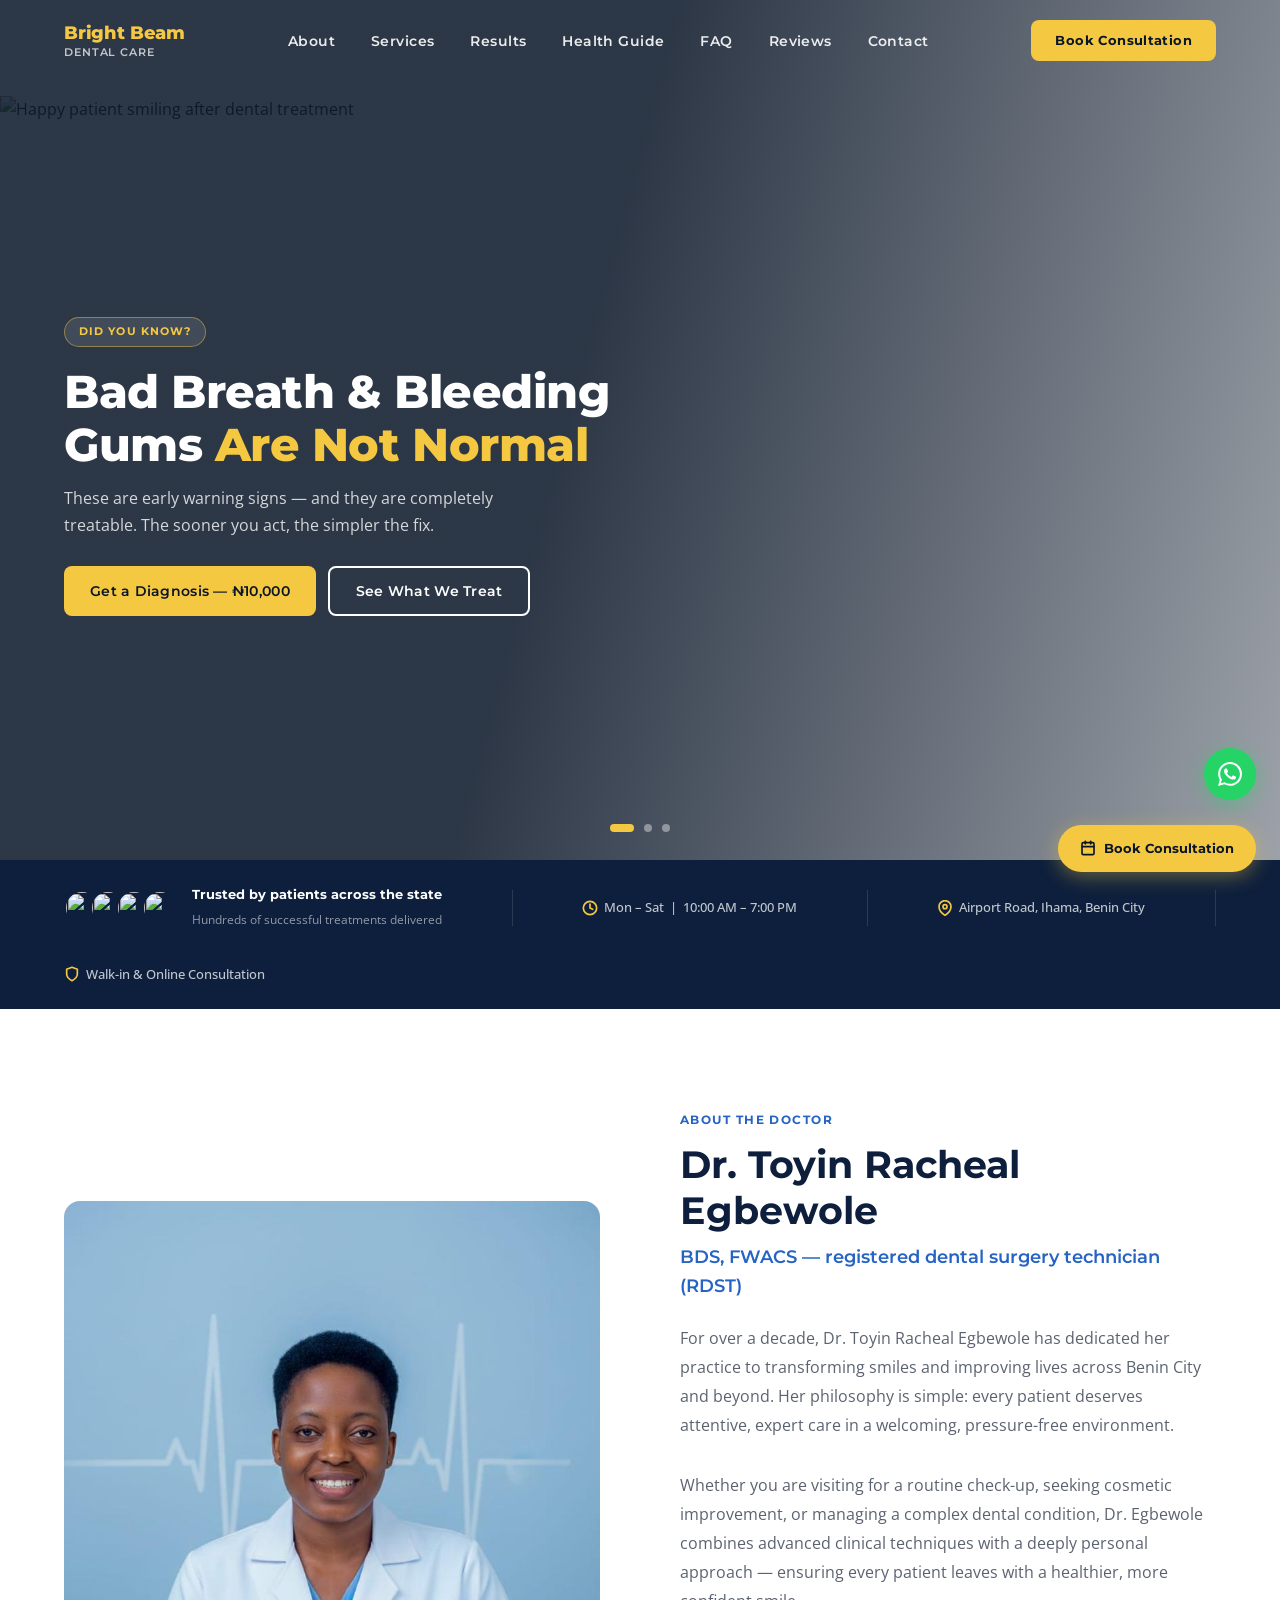
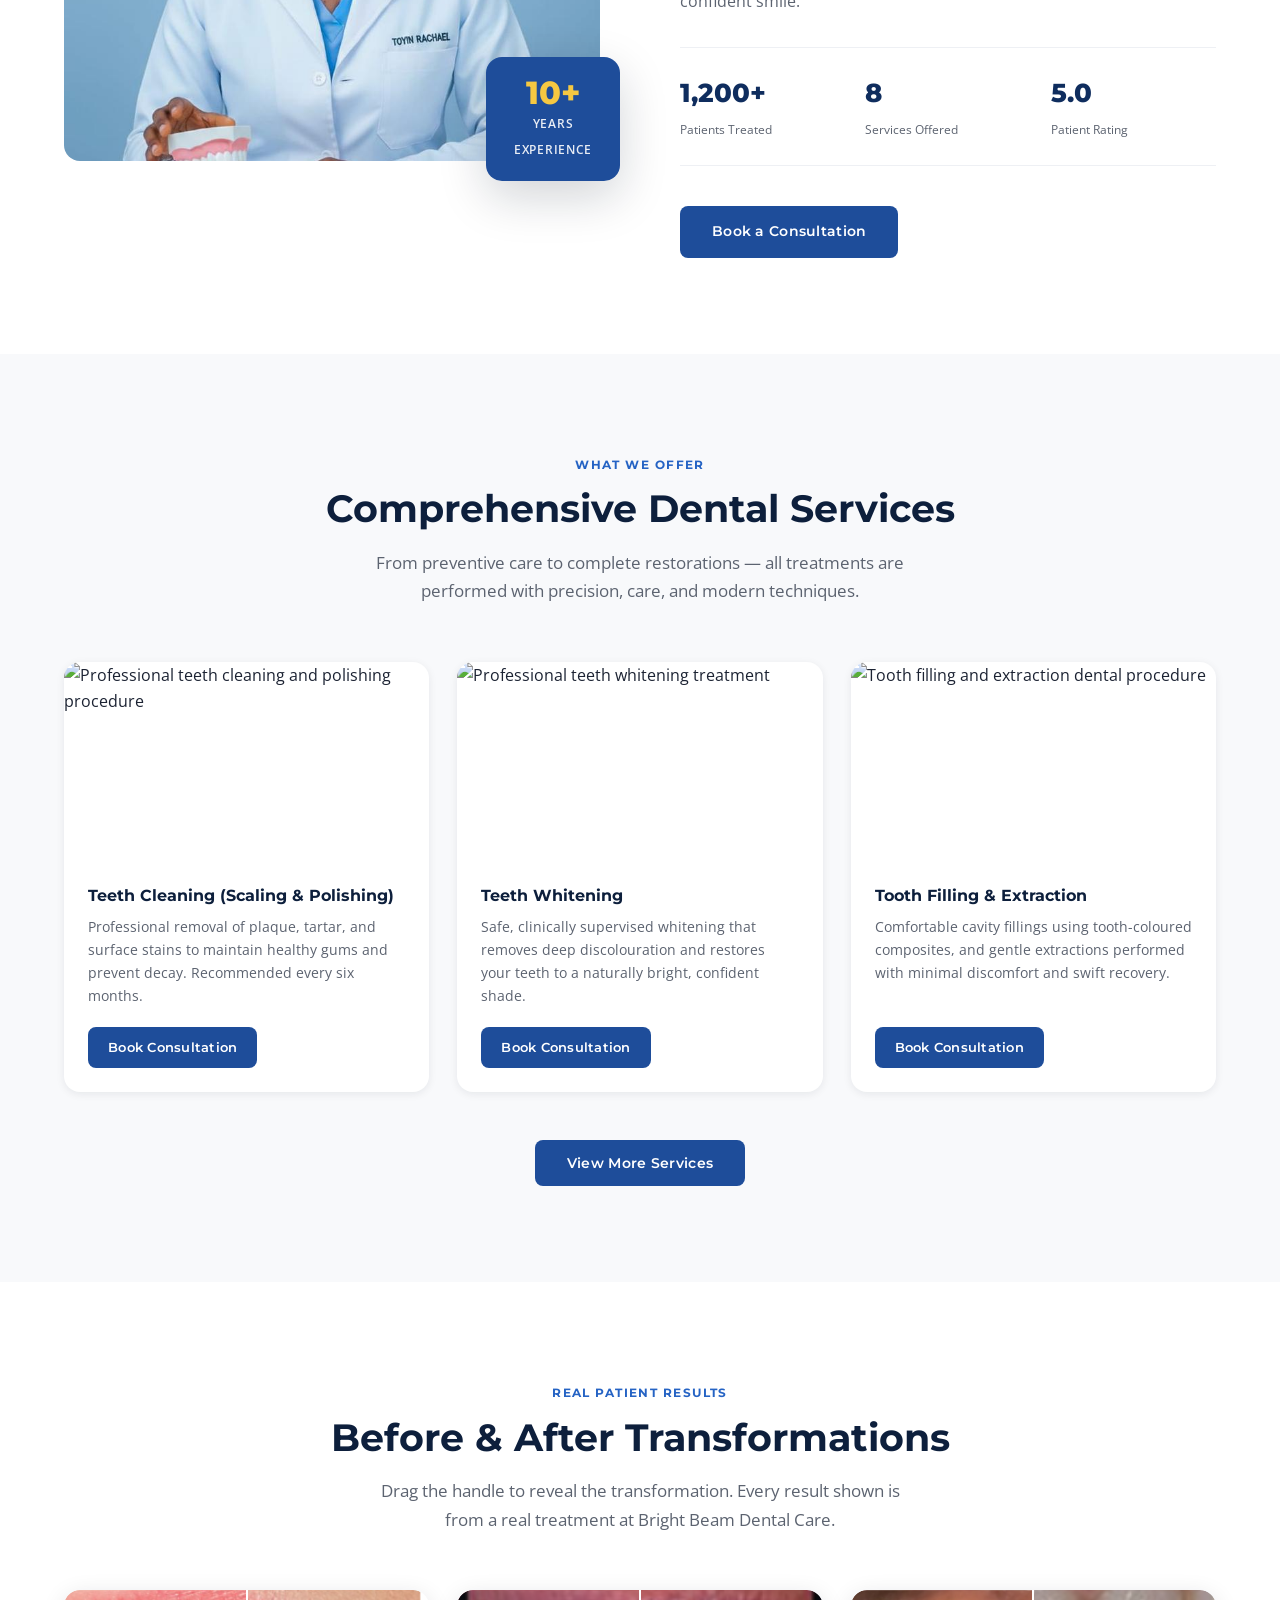
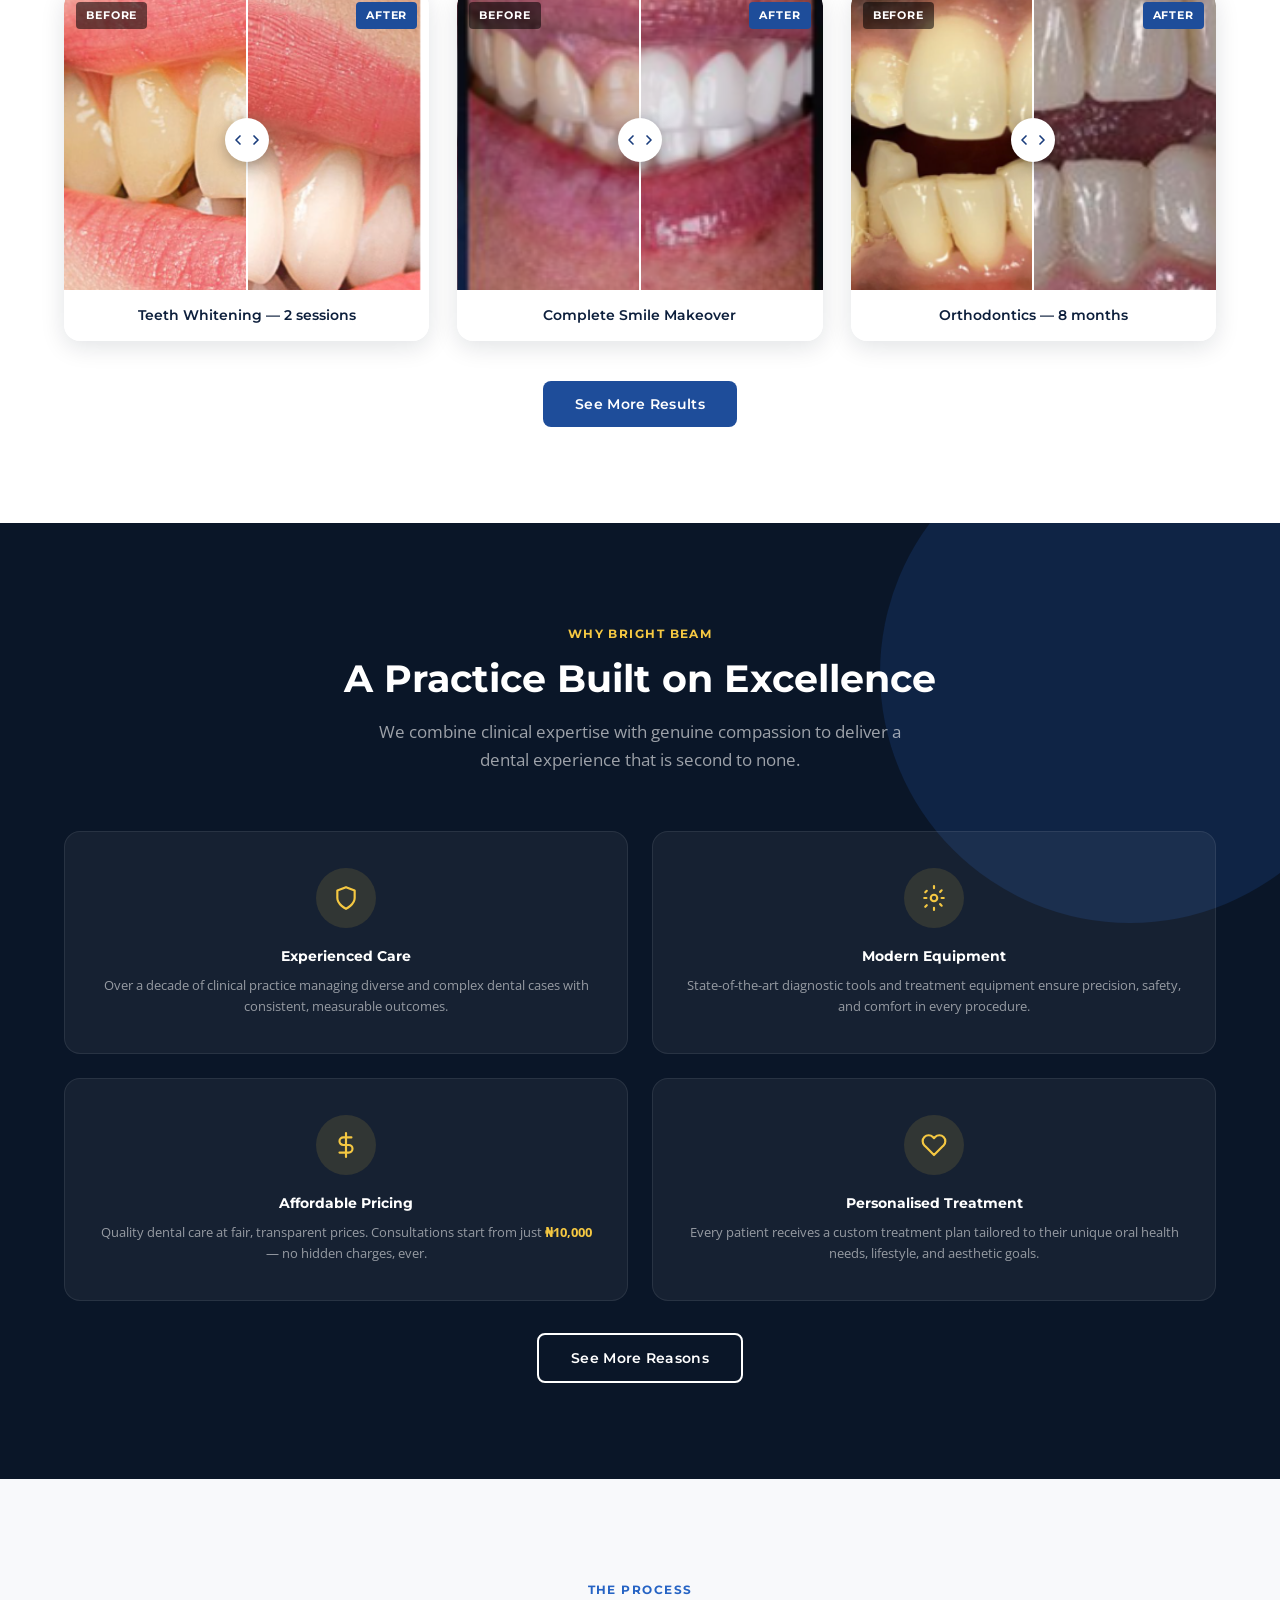
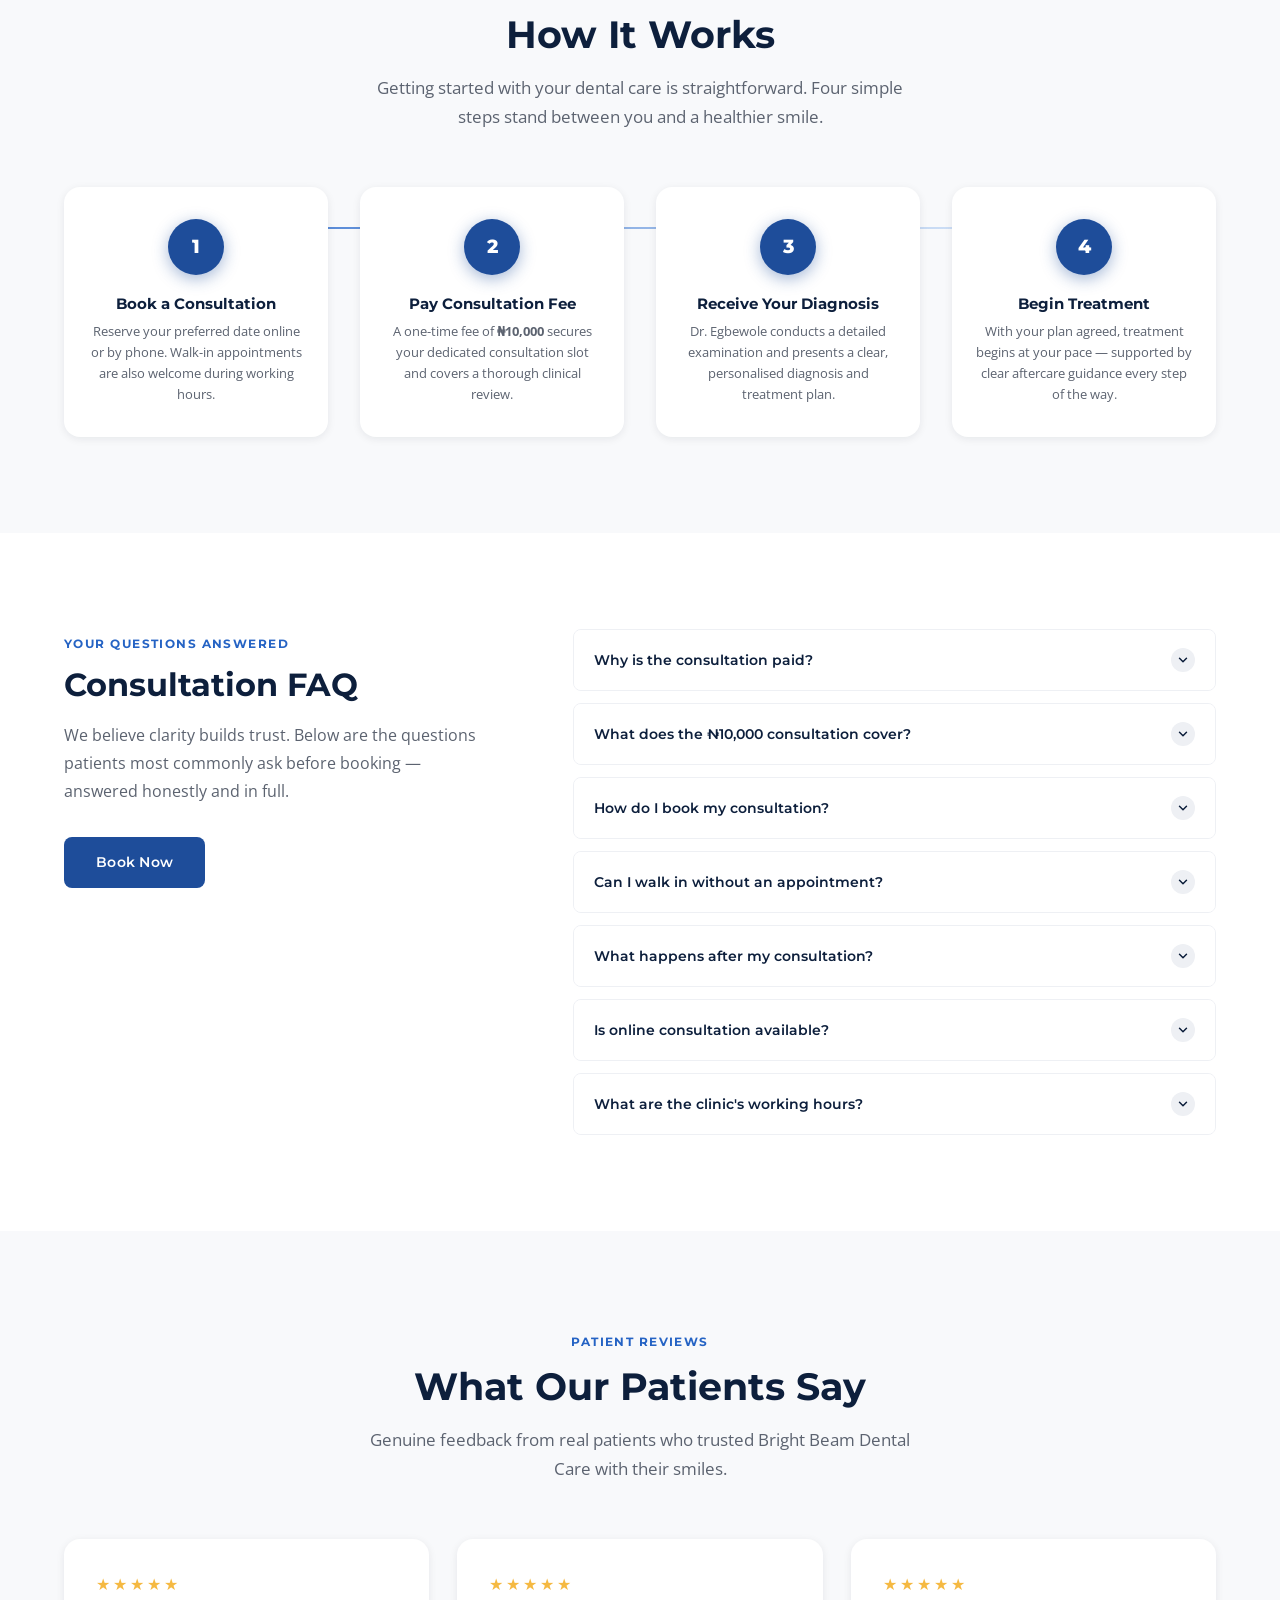
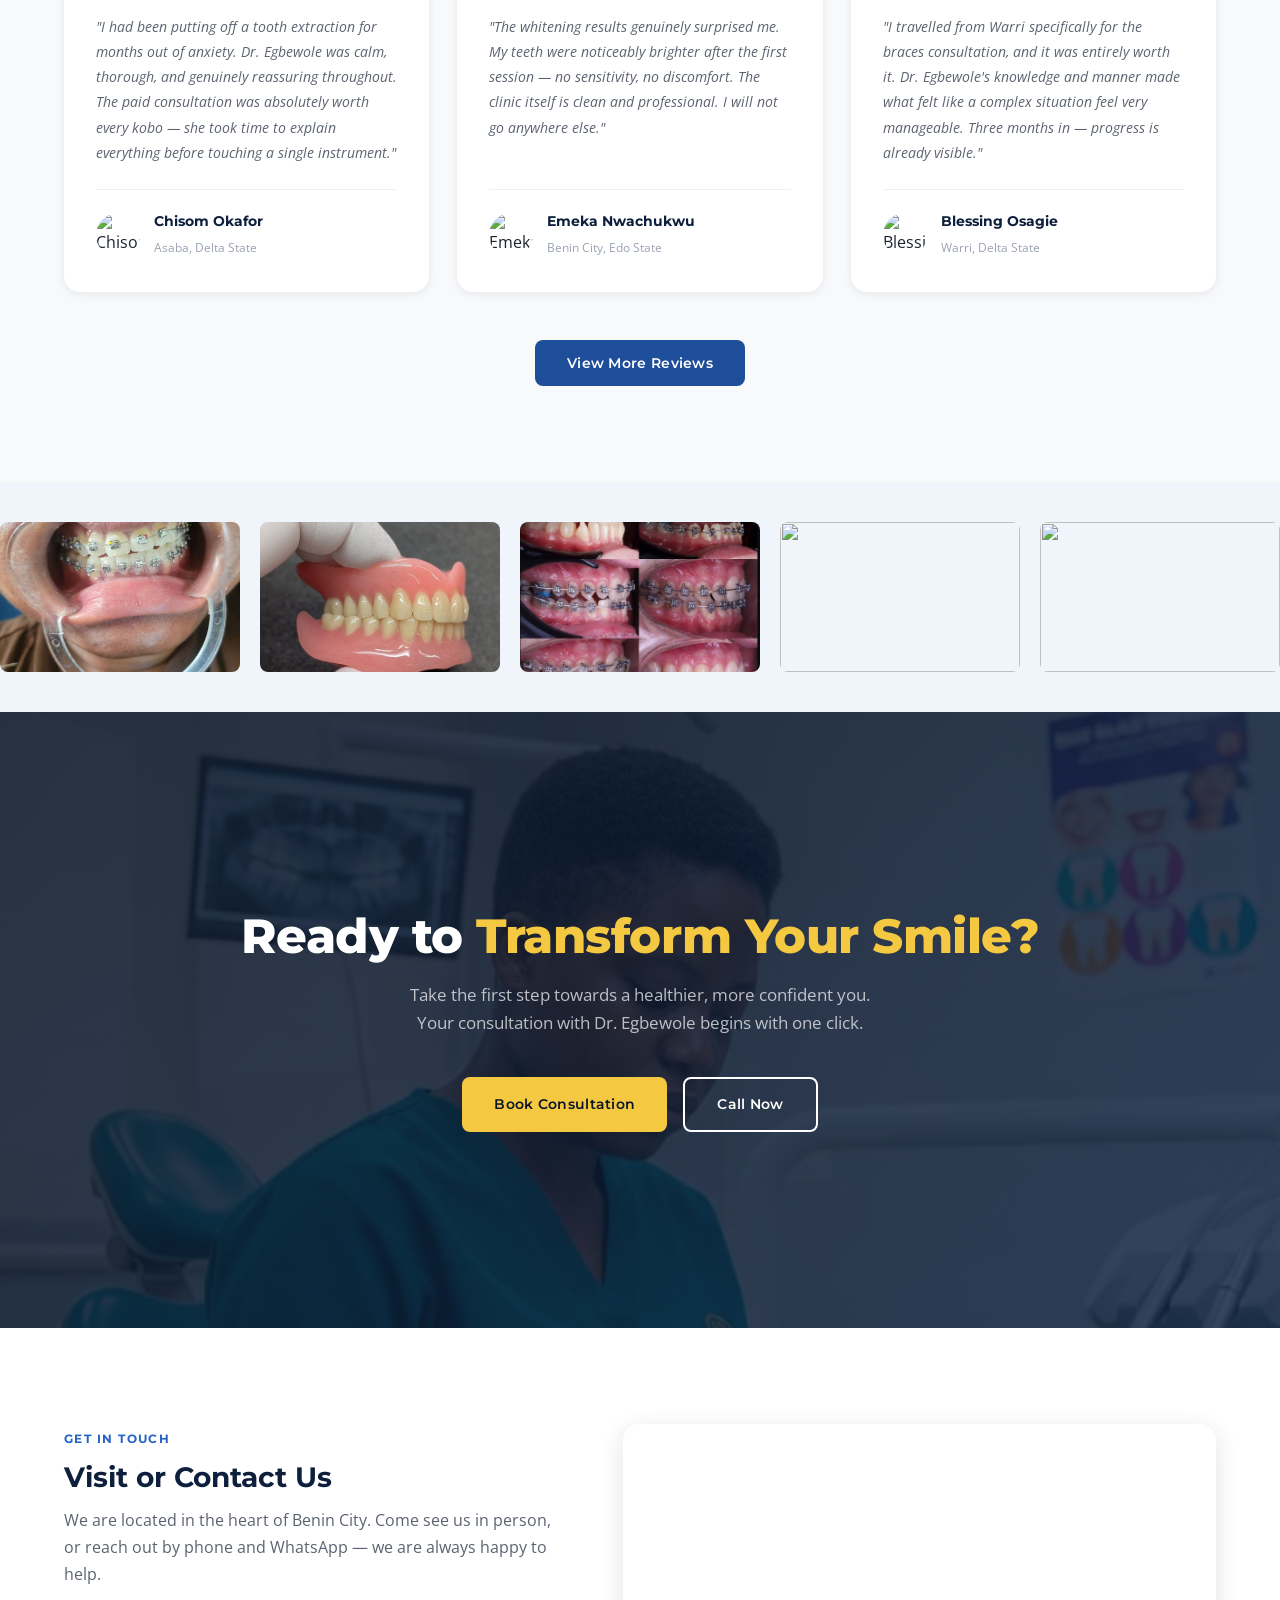
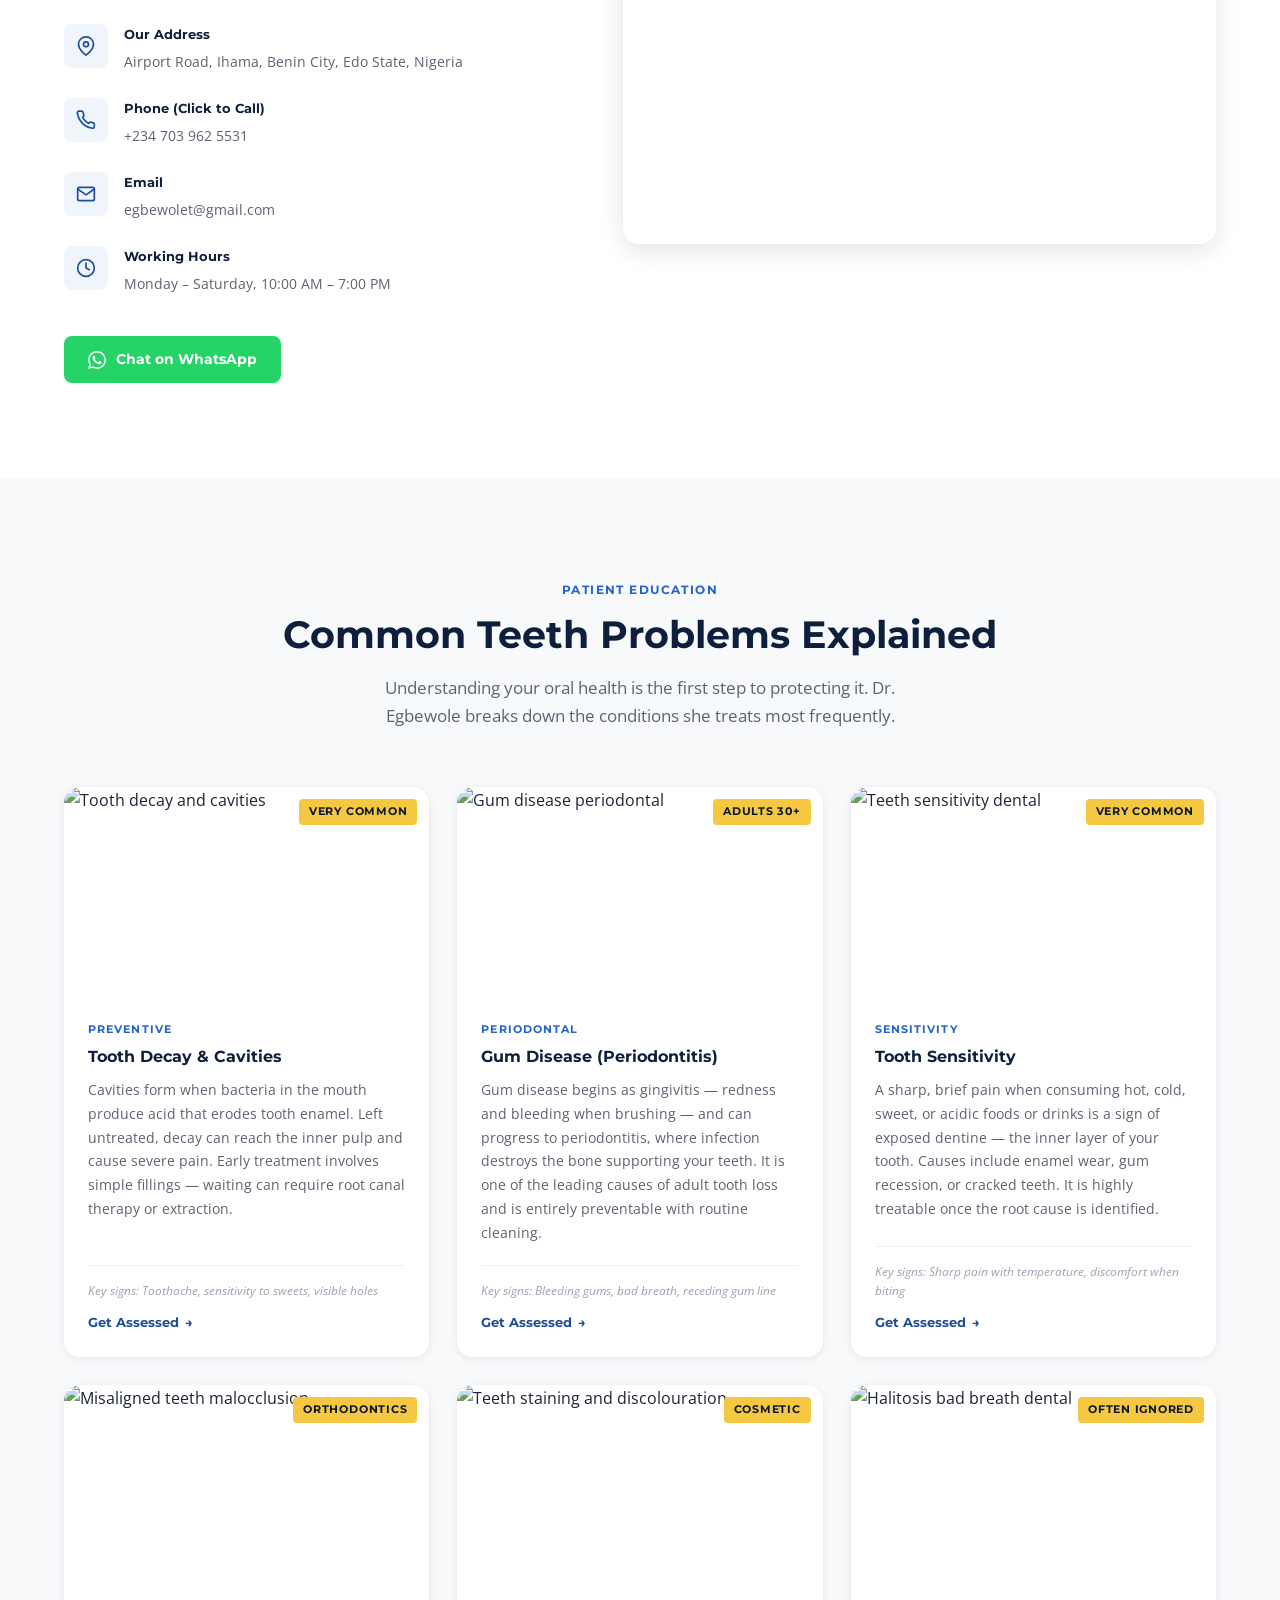
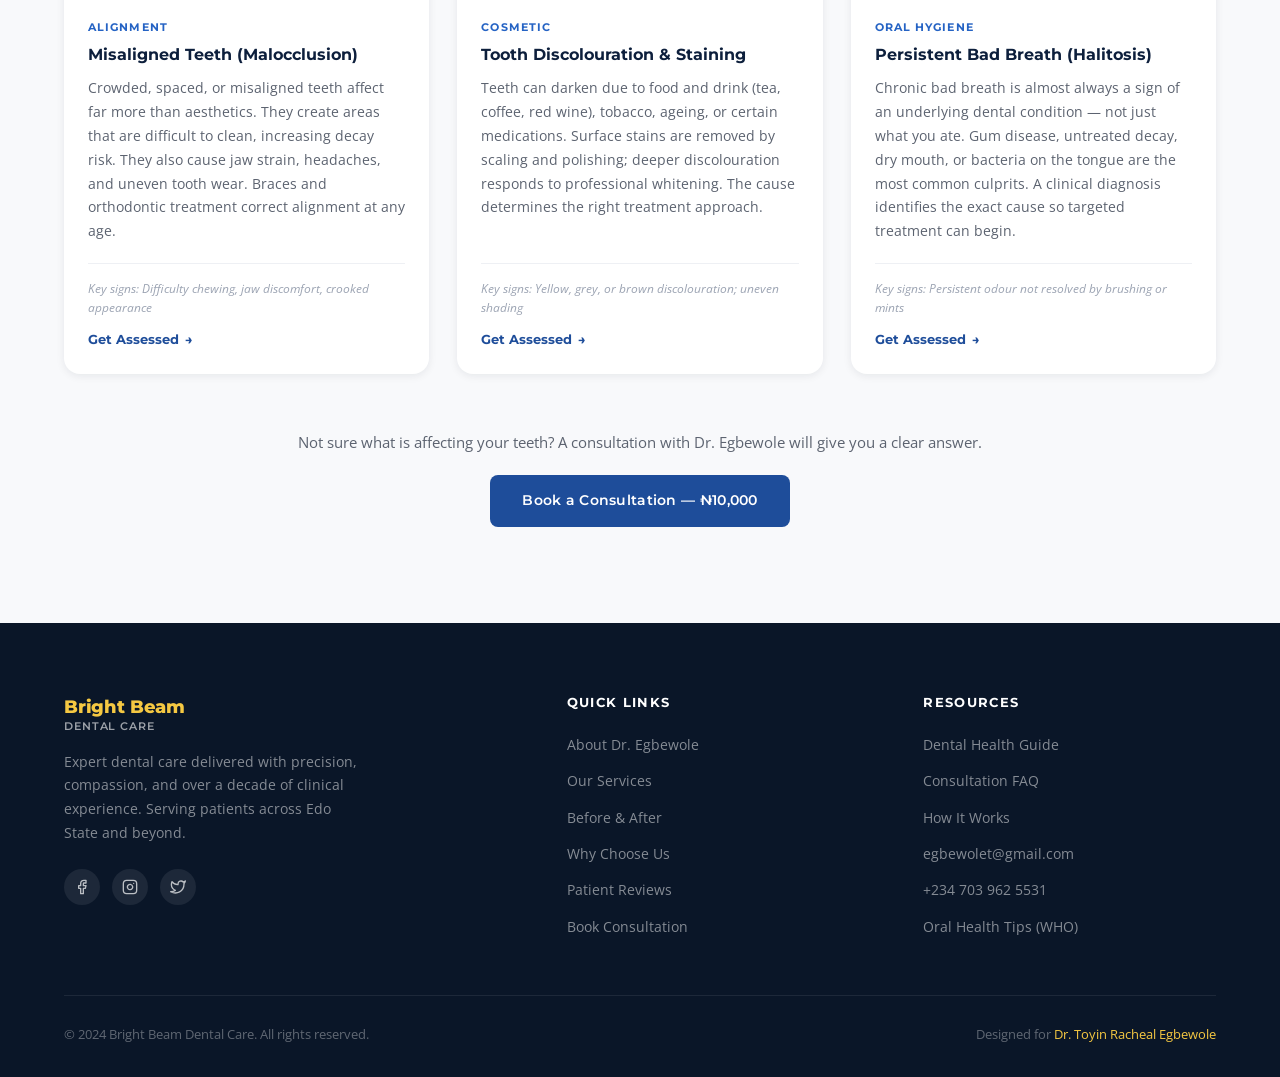
==== index.html @ a44ee359 "change" ====
<!DOCTYPE html>
<html lang="en">
<head>
  <meta charset="UTF-8" />
  <meta name="viewport" content="width=device-width, initial-scale=1.0" />
  <meta name="description" content="Bright Beam Dental Care — Professional dental care by Dr. Toyin Racheal Egbewole. Serving Benin City with 10+ years of trusted experience. Book your consultation today." />
  <title>Bright Beam Dental Care | Dr. Toyin Racheal Egbewole — Benin City</title>

  <!-- Fonts -->
  <link rel="preconnect" href="https://fonts.googleapis.com" />
  <link rel="preconnect" href="https://fonts.gstatic.com" crossorigin />
  <link href="https://fonts.googleapis.com/css2?family=Montserrat:wght@400;500;600;700;800&family=Open+Sans:wght@300;400;500;600&display=swap" rel="stylesheet" />

  <!-- Icons (Feather via CDN) -->
  <script src="https://cdnjs.cloudflare.com/ajax/libs/feather-icons/4.29.1/feather.min.js" defer></script>

  <!-- Stylesheet -->
  <link rel="stylesheet" href="style.css">
</head>
<body>

  <!-- ══════════════════════════════════
       NAVIGATION
  ══════════════════════════════════ -->
  <nav id="navbar" aria-label="Main navigation">
    <div class="container">
      <div class="nav-inner">

        <a href="#hero" class="nav-logo" aria-label="Bright Beam Dental Care home">
          <strong>Bright Beam <span>Dental Care</span></strong>
        </a>

        <ul class="nav-links" role="list">
          <li><a href="#about">About</a></li>
          <li><a href="#services">Services</a></li>
          <li><a href="#before-after">Results</a></li>
          <li><a href="#dental-guide">Health Guide</a></li>
          <li><a href="#faq">FAQ</a></li>
          <li><a href="#testimonials">Reviews</a></li>
          <li><a href="#contact">Contact</a></li>
        </ul>

        <a href="Consultation.html" class="nav-cta">Book Consultation</a>

        <button class="hamburger" aria-label="Toggle mobile menu" aria-expanded="false">
          <span></span><span></span><span></span>
        </button>

      </div>
    </div>
  </nav>

  <!-- Mobile Nav Overlay -->
  <div class="mobile-nav" role="dialog" aria-label="Mobile navigation">
    <a href="#about">About</a>
    <a href="#services">Services</a>
    <a href="#before-after">Results</a>
    <a href="#faq">FAQ</a>
    <a href="#testimonials">Reviews</a>
    <a href="#contact">Contact</a>
    <a href="Consultation.html" class="btn btn-primary">Book Consultation</a>
  </div>


  <!-- ══════════════════════════════════
       HERO
  ══════════════════════════════════ -->
  <section id="hero" aria-label="Hero banner">

    <!-- Background image slides -->
    <div class="hero-slider">
      <div class="hero-slide active">
        <img src="https://i.pinimg.com/1200x/70/f7/8d/70f78dcc1778e324e07528113226bbdd.jpg" alt="Happy patient smiling after dental treatment" loading="eager" />
      </div>
      <div class="hero-slide">
        <img src="https://i.pinimg.com/736x/6a/c6/5e/6ac65ea98a3e083581293e260ac99284.jpg" alt="Dentist performing professional dental treatment" loading="lazy" />
      </div>
      <div class="hero-slide">
        <img src="https://i.pinimg.com/736x/83/e6/02/83e602378fe000cfc767d6b398e98625.jpg" alt="Bright confident smile transformation result" loading="lazy" />
      </div>
    </div>

    <div class="hero-overlay"></div>

    <!-- Content slides — one per background -->
    <div class="hero-content">

      <!-- SLIDE 1 -->
      <div class="hero-text hero-text-slide active" data-slide="0">
        <div class="hero-badge"><span>Did You Know?</span></div>
        <h1>Bad Breath &amp; Bleeding Gums <em>Are Not Normal</em></h1>
        <p>These are early warning signs — and they are completely treatable. The sooner you act, the simpler the fix.</p>
        <div class="hero-actions">
          <a href="Consultation.html" class="btn btn-primary">Get a Diagnosis — &#x20A6;10,000</a>
          <a href="#services" class="btn btn-outline">See What We Treat</a>
        </div>
      </div>

      <!-- SLIDE 2 -->
      <div class="hero-text hero-text-slide" data-slide="1">
        <div class="hero-badge"><span>10+ Years of Expert Care in Benin City</span></div>
        <h1>Every Month You Wait, the <em>Damage Gets Deeper</em></h1>
        <p>A small cavity today becomes a costly extraction tomorrow. Dr. Egbewole has helped over 1,200 patients — the earlier you come, the better the outcome.</p>
        <div class="hero-actions">
          <a href="Consultation.html" class="btn btn-primary">Book Your Consultation</a>
          <a href="tel:+2347039625531" class="btn btn-outline">Call Now</a>
        </div>
      </div>

      <!-- SLIDE 3 -->
      <div class="hero-text hero-text-slide" data-slide="2">
        <div class="hero-badge"><span>Walk-in &amp; Online Consultations Available</span></div>
        <h1>One Visit. A Smile That <em>Changes Everything.</em></h1>
        <p>Whiter teeth. Healthier gums. No more hiding your smile. Get a full assessment, a clear diagnosis, and a plan — no pressure, no surprises.</p>
        <div class="hero-actions">
          <a href="Consultation.html" class="btn btn-primary">Start Your Transformation</a>
          <a href="#before-after" class="btn btn-outline">See Real Results</a>
        </div>
      </div>

    </div>

    <div class="hero-dots" role="tablist" aria-label="Slide navigation">
      <button class="hero-dot active" role="tab" aria-selected="true" aria-label="Slide 1"></button>
      <button class="hero-dot" role="tab" aria-selected="false" aria-label="Slide 2"></button>
      <button class="hero-dot" role="tab" aria-selected="false" aria-label="Slide 3"></button>
    </div>

  </section>


  <!-- ══════════════════════════════════
       TRUST BAR
  ══════════════════════════════════ -->
  <div id="trust-bar" role="complementary" aria-label="Trust indicators">
    <div class="container">
      <div class="trust-inner">

        <div class="trust-item">
          <div class="trust-avatars" aria-hidden="true">
            <img src="https://i.pinimg.com/1200x/04/a0/82/04a0829097925a88b30d0cff495764fd.jpg" alt="" />
            <img src="https://i.pinimg.com/1200x/0c/4f/ab/0c4fabe44000e0d303e095e82bd948d4.jpg" alt="" />
            <img src="https://i.pinimg.com/736x/63/eb/86/63eb86e1320dd3dec7924a26774bbac3.jpg" alt="" />
            <img src="https://i.pinimg.com/1200x/2a/a1/0b/2aa10bbf0307b3fffac26ba68b7522e9.jpg" alt="" />
          </div>
          <div class="trust-text">
            <strong>Trusted by patients across the state</strong>
            <span>Hundreds of successful treatments delivered</span>
          </div>
        </div>

        <div class="trust-divider" aria-hidden="true"></div>

        <div class="trust-meta">
          <svg xmlns="http://www.w3.org/2000/svg" width="16" height="16" viewBox="0 0 24 24" fill="none" stroke="currentColor" stroke-width="2.5" stroke-linecap="round" stroke-linejoin="round" aria-hidden="true"><circle cx="12" cy="12" r="10"/><polyline points="12 6 12 12 16 14"/></svg>
          <span>Mon – Sat &nbsp;|&nbsp; 10:00 AM – 7:00 PM</span>
        </div>

        <div class="trust-divider" aria-hidden="true"></div>

        <div class="trust-meta">
          <svg xmlns="http://www.w3.org/2000/svg" width="16" height="16" viewBox="0 0 24 24" fill="none" stroke="currentColor" stroke-width="2.5" stroke-linecap="round" stroke-linejoin="round" aria-hidden="true"><path d="M21 10c0 7-9 13-9 13S3 17 3 10a9 9 0 0 1 18 0z"/><circle cx="12" cy="10" r="3"/></svg>
          <span>Airport Road, Ihama, Benin City</span>
        </div>

        <div class="trust-divider" aria-hidden="true"></div>

        <div class="trust-meta">
          <svg xmlns="http://www.w3.org/2000/svg" width="16" height="16" viewBox="0 0 24 24" fill="none" stroke="currentColor" stroke-width="2.5" stroke-linecap="round" stroke-linejoin="round" aria-hidden="true"><path d="M12 22s8-4 8-10V5l-8-3-8 3v7c0 6 8 10 8 10z"/></svg>
          <span>Walk-in &amp; Online Consultation</span>
        </div>

      </div>
    </div>
  </div>


  <!-- ══════════════════════════════════
       ABOUT
  ══════════════════════════════════ -->
  <section id="about" aria-labelledby="about-heading">
    <div class="container">
      <div class="about-grid">

        <div class="about-img-wrap reveal">
          <img src="images/founder.jpeg" alt="Dr. Toyin Racheal Egbewole, professional dentist" />
          <div class="about-badge" aria-label="10 plus years of experience">
            <strong>10+</strong>
            <span>Years<br>Experience</span>
          </div>
        </div>

        <div class="about-content reveal">
          <span class="section-label">About the Doctor</span>
          <h2 class="section-title" id="about-heading">Dr. Toyin Racheal Egbewole</h2>
          <p class="about-name">BDS, FWACS —  registered dental surgery technician (RDST)</p>
          <p class="about-bio">
            For over a decade, Dr. Toyin Racheal Egbewole has dedicated her practice to transforming smiles and improving lives across Benin City and beyond. Her philosophy is simple: every patient deserves attentive, expert care in a welcoming, pressure-free environment.
          </p>
          <p class="about-bio">
            Whether you are visiting for a routine check-up, seeking cosmetic improvement, or managing a complex dental condition, Dr. Egbewole combines advanced clinical techniques with a deeply personal approach — ensuring every patient leaves with a healthier, more confident smile.
          </p>

          <div class="about-stats" aria-label="Practice statistics">
            <div class="stat">
              <strong>1,200+</strong>
              <span>Patients Treated</span>
            </div>
            <div class="stat">
              <strong>8</strong>
              <span>Services Offered</span>
            </div>
            <div class="stat">
              <strong>5.0</strong>
              <span>Patient Rating</span>
            </div>
          </div>

          <a href="Consultation.html" class="btn btn-blue">Book a Consultation</a>
        </div>

      </div>
    </div>
  </section>


  <!-- ══════════════════════════════════
       SERVICES
  ══════════════════════════════════ -->
  <section id="services" aria-labelledby="services-heading">
    <div class="container">

      <div class="section-header centered reveal">
        <span class="section-label">What We Offer</span>
        <h2 class="section-title" id="services-heading">Comprehensive Dental Services</h2>
        <p class="section-sub">From preventive care to complete restorations — all treatments are performed with precision, care, and modern techniques.</p>
      </div>

      <div class="services-grid" role="list">

        <!-- Card 1 -->
        <article class="service-card reveal" role="listitem">
          <img class="service-img" src="https://i.pinimg.com/1200x/ed/e1/29/ede1292f0724b5455c10abece1641f25.jpg" alt="Professional teeth cleaning and polishing procedure" loading="lazy" />
          <div class="service-body">
            <h3>Teeth Cleaning (Scaling &amp; Polishing)</h3>
            <p>Professional removal of plaque, tartar, and surface stains to maintain healthy gums and prevent decay. Recommended every six months.</p>
            <a href="Consultation.html" class="btn btn-blue">Book Consultation</a>
          </div>
        </article>

        <!-- Card 2 -->
        <article class="service-card reveal" role="listitem">
          <img class="service-img" src="https://i.pinimg.com/1200x/ba/9a/f8/ba9af80022f2ef0871b2ed4f198bacbb.jpg" alt="Professional teeth whitening treatment" loading="lazy" />
          <div class="service-body">
            <h3>Teeth Whitening</h3>
            <p>Safe, clinically supervised whitening that removes deep discolouration and restores your teeth to a naturally bright, confident shade.</p>
            <a href="Consultation.html" class="btn btn-blue">Book Consultation</a>
          </div>
        </article>

        <!-- Card 3 -->
        <article class="service-card reveal" role="listitem">
          <img class="service-img" src="https://i.pinimg.com/1200x/2e/7f/90/2e7f905acebbb71a26235e9fe26eee5b.jpg" alt="Tooth filling and extraction dental procedure" loading="lazy" />
          <div class="service-body">
            <h3>Tooth Filling &amp; Extraction</h3>
            <p>Comfortable cavity fillings using tooth-coloured composites, and gentle extractions performed with minimal discomfort and swift recovery.</p>
            <a href="Consultation.html" class="btn btn-blue">Book Consultation</a>
          </div>
        </article>

        <!-- Card 4 – initially hidden -->
        <article class="service-card hidden reveal" role="listitem" style="display:none">
          <img class="service-img" src="https://i.pinimg.com/736x/c8/d4/dd/c8d4ddce57c3664ab6cb87fd26175c93.jpg" alt="Dental dentures for missing teeth replacement" loading="lazy" />
          <div class="service-body">
            <h3>Dentures — Missing Teeth Replacement</h3>
            <p>Custom-crafted full or partial dentures that restore your ability to eat, speak, and smile with renewed comfort and natural aesthetics.</p>
            <a href="Consultation.html" class="btn btn-blue">Book Consultation</a>
          </div>
        </article>

        <!-- Card 5 -->
        <article class="service-card hidden reveal" role="listitem" style="display:none">
          <img class="service-img" src="https://i.pinimg.com/736x/3e/71/6c/3e716ce02c95d76baadbe513f5cacc6a.jpg" alt="Orthodontics and dental braces alignment treatment" loading="lazy" />
          <div class="service-body">
            <h3>Orthodontics (Braces)</h3>
            <p>Traditional and modern braces to correct misaligned teeth and bite issues — achieving a straight, functional smile at any age.</p>
            <a href="Consultation.html" class="btn btn-blue">Book Consultation</a>
          </div>
        </article>

        <!-- Card 6 -->
        <article class="service-card hidden reveal" role="listitem" style="display:none">
          <img class="service-img" src="https://i.pinimg.com/736x/a3/cf/11/a3cf114d728046e1016c1b51b06ccba3.jpg" alt="Periodontal gum disease treatment" loading="lazy" />
          <div class="service-body">
            <h3>Gum Treatment</h3>
            <p>Targeted periodontal therapy to treat gum disease, reduce inflammation, and restore the healthy foundation your teeth need to thrive.</p>
            <a href="Consultation.html" class="btn btn-blue">Book Consultation</a>
          </div>
        </article>

        <!-- Card 7 -->
        <article class="service-card hidden reveal" role="listitem" style="display:none">
          <img class="service-img" src="https://i.pinimg.com/736x/39/ae/9d/39ae9d34f023f05d91abe77634afbc14.jpg" alt="Mouth odour and halitosis treatment" loading="lazy" />
          <div class="service-body">
            <h3>Mouth Odour Treatment</h3>
            <p>A thorough clinical diagnosis and treatment plan targeting the root causes of persistent bad breath — restoring your confidence in every conversation.</p>
            <a href="Consultation.html" class="btn btn-blue">Book Consultation</a>
          </div>
        </article>

        <!-- Card 8 -->
        <article class="service-card hidden reveal" role="listitem" style="display:none">
          <img class="service-img" src="https://i.pinimg.com/1200x/74/42/80/744280cf93cea5303b65be2e3a2e6df1.jpg" alt="General comprehensive dental care" loading="lazy" />
          <div class="service-body">
            <h3>General Dental Care</h3>
            <p>Routine examinations, X-rays, preventive care, and patient education — your comprehensive oral health partner for the whole family.</p>
            <a href="Consultation.html" class="btn btn-blue">Book Consultation</a>
          </div>
        </article>

      </div>

      <div class="services-toggle">
        <button id="svc-toggle" class="btn btn-blue">View More Services</button>
      </div>

    </div>
  </section>


  <!-- ══════════════════════════════════
       BEFORE & AFTER
  ══════════════════════════════════ -->
  <section id="before-after" aria-labelledby="ba-heading">
    <div class="container">

      <div class="section-header centered reveal">
        <span class="section-label">Real Patient Results</span>
        <h2 class="section-title" id="ba-heading">Before &amp; After Transformations</h2>
        <p class="section-sub">Drag the handle to reveal the transformation. Every result shown is from a real treatment at Bright Beam Dental Care.</p>
      </div>

      <div class="ba-grid-new">

        <!-- Comparison 1 — Teeth Whitening -->
        <div class="ba-compare reveal" data-label-before="Before" data-label-after="After">
          <div class="ba-compare-inner">
            <div class="ba-after-img">
              <img src="images/after.png" alt="After teeth whitening treatment" loading="lazy" />
            </div>
            <div class="ba-before-img">
              <img src="images/beforr.png" alt="Before teeth whitening treatment" loading="lazy" />
            </div>
            <div class="ba-handle">
              <div class="ba-handle-line"></div>
              <div class="ba-handle-btn" aria-label="Drag to compare">
                <svg xmlns="http://www.w3.org/2000/svg" width="16" height="16" viewBox="0 0 24 24" fill="none" stroke="currentColor" stroke-width="2.5" stroke-linecap="round" stroke-linejoin="round"><polyline points="15 18 9 12 15 6"/></svg>
                <svg xmlns="http://www.w3.org/2000/svg" width="16" height="16" viewBox="0 0 24 24" fill="none" stroke="currentColor" stroke-width="2.5" stroke-linecap="round" stroke-linejoin="round"><polyline points="9 6 15 12 9 18"/></svg>
              </div>
            </div>
            <span class="ba-tag ba-tag-before">Before</span>
            <span class="ba-tag ba-tag-after">After</span>
          </div>
          <p class="ba-caption">Teeth Whitening — 2 sessions</p>
        </div>

        <!-- Comparison 2 — Smile Makeover -->
        <div class="ba-compare reveal" data-label-before="Before" data-label-after="After">
          <div class="ba-compare-inner">
            <div class="ba-after-img">
              <img src="images/smil2.png" alt="After complete smile makeover" loading="lazy" />
            </div>
            <div class="ba-before-img">
              <img src="images/smil.png" alt="Before smile makeover treatment" loading="lazy" />
            </div>
            <div class="ba-handle">
              <div class="ba-handle-line"></div>
              <div class="ba-handle-btn" aria-label="Drag to compare">
                <svg xmlns="http://www.w3.org/2000/svg" width="16" height="16" viewBox="0 0 24 24" fill="none" stroke="currentColor" stroke-width="2.5" stroke-linecap="round" stroke-linejoin="round"><polyline points="15 18 9 12 15 6"/></svg>
                <svg xmlns="http://www.w3.org/2000/svg" width="16" height="16" viewBox="0 0 24 24" fill="none" stroke="currentColor" stroke-width="2.5" stroke-linecap="round" stroke-linejoin="round"><polyline points="9 6 15 12 9 18"/></svg>
              </div>
            </div>
            <span class="ba-tag ba-tag-before">Before</span>
            <span class="ba-tag ba-tag-after">After</span>
          </div>
          <p class="ba-caption">Complete Smile Makeover</p>
        </div>

        <!-- Comparison 3 — Braces -->
        <div class="ba-compare reveal" data-label-before="Before" data-label-after="After">
          <div class="ba-compare-inner">
            <div class="ba-after-img">
              <img src="images/8after.png" alt="After orthodontic braces treatment" loading="lazy" />
            </div>
            <div class="ba-before-img">
              <img src="images/8m.png" alt="Before orthodontic treatment" loading="lazy" />
            </div>
            <div class="ba-handle">
              <div class="ba-handle-line"></div>
              <div class="ba-handle-btn" aria-label="Drag to compare">
                <svg xmlns="http://www.w3.org/2000/svg" width="16" height="16" viewBox="0 0 24 24" fill="none" stroke="currentColor" stroke-width="2.5" stroke-linecap="round" stroke-linejoin="round"><polyline points="15 18 9 12 15 6"/></svg>
                <svg xmlns="http://www.w3.org/2000/svg" width="16" height="16" viewBox="0 0 24 24" fill="none" stroke="currentColor" stroke-width="2.5" stroke-linecap="round" stroke-linejoin="round"><polyline points="9 6 15 12 9 18"/></svg>
              </div>
            </div>
            <span class="ba-tag ba-tag-before">Before</span>
            <span class="ba-tag ba-tag-after">After</span>
          </div>
          <p class="ba-caption">Orthodontics — 8 months</p>
        </div>

        <!-- Extra cards (hidden) -->
        <div class="ba-compare ba-extra reveal" data-label-before="Before" data-label-after="After" style="display:none">
          <div class="ba-compare-inner">
            <div class="ba-after-img">
              <img src="images/restore.png" alt="After gum treatment" loading="lazy" />
            </div>
            <div class="ba-before-img">
              <img src="https://images.unsplash.com/photo-1606811971618-4486d14f3f99?w=700&q=85&auto=format&fit=crop" alt="Before gum treatment" loading="lazy" />
            </div>
            <div class="ba-handle">
              <div class="ba-handle-line"></div>
              <div class="ba-handle-btn" aria-label="Drag to compare">
                <svg xmlns="http://www.w3.org/2000/svg" width="16" height="16" viewBox="0 0 24 24" fill="none" stroke="currentColor" stroke-width="2.5" stroke-linecap="round" stroke-linejoin="round"><polyline points="15 18 9 12 15 6"/></svg>
                <svg xmlns="http://www.w3.org/2000/svg" width="16" height="16" viewBox="0 0 24 24" fill="none" stroke="currentColor" stroke-width="2.5" stroke-linecap="round" stroke-linejoin="round"><polyline points="9 6 15 12 9 18"/></svg>
              </div>
            </div>
            <span class="ba-tag ba-tag-before">Before</span>
            <span class="ba-tag ba-tag-after">After</span>
          </div>
          <p class="ba-caption">Gum Treatment &amp; Restoration</p>
        </div>

        <div class="ba-compare ba-extra reveal" data-label-before="Before" data-label-after="After" style="display:none">
          <div class="ba-compare-inner">
            <div class="ba-after-img">
              <img src="images/af fill.png" alt="After composite filling" loading="lazy" />
            </div>
            <div class="ba-before-img">
              <img src="images/fill.png" alt="Before composite filling" loading="lazy" />
            </div>
            <div class="ba-handle">
              <div class="ba-handle-line"></div>
              <div class="ba-handle-btn" aria-label="Drag to compare">
                <svg xmlns="http://www.w3.org/2000/svg" width="16" height="16" viewBox="0 0 24 24" fill="none" stroke="currentColor" stroke-width="2.5" stroke-linecap="round" stroke-linejoin="round"><polyline points="15 18 9 12 15 6"/></svg>
                <svg xmlns="http://www.w3.org/2000/svg" width="16" height="16" viewBox="0 0 24 24" fill="none" stroke="currentColor" stroke-width="2.5" stroke-linecap="round" stroke-linejoin="round"><polyline points="9 6 15 12 9 18"/></svg>
              </div>
            </div>
            <span class="ba-tag ba-tag-before">Before</span>
            <span class="ba-tag ba-tag-after">After</span>
          </div>
          <p class="ba-caption">Composite Filling</p>
        </div>

      </div>

      <div class="ba-toggle">
        <button id="ba-toggle" class="btn btn-blue">See More Results</button>
      </div>

    </div>
  </section>


  <!-- ══════════════════════════════════
       WHY CHOOSE US
  ══════════════════════════════════ -->
  <section id="why-us" aria-labelledby="why-heading">
    <div class="container">

      <div class="section-header centered reveal">
        <span class="section-label">Why Bright Beam</span>
        <h2 class="section-title" id="why-heading">A Practice Built on Excellence</h2>
        <p class="section-sub">We combine clinical expertise with genuine compassion to deliver a dental experience that is second to none.</p>
      </div>

      <!-- Why Carousel -->
      <div class="why-carousel-wrap">
        <div class="why-carousel" id="whyCarousel" role="list">

          <div class="why-card" role="listitem">
            <div class="why-icon" aria-hidden="true"><svg xmlns="http://www.w3.org/2000/svg" width="26" height="26" viewBox="0 0 24 24" fill="none" stroke="currentColor" stroke-width="2" stroke-linecap="round" stroke-linejoin="round"><path d="M12 22s8-4 8-10V5l-8-3-8 3v7c0 6 8 10 8 10z"/></svg></div>
            <h3>Experienced Care</h3>
            <p>Over a decade of clinical practice managing diverse and complex dental cases with consistent, measurable outcomes.</p>
          </div>

          <div class="why-card" role="listitem">
            <div class="why-icon" aria-hidden="true"><svg xmlns="http://www.w3.org/2000/svg" width="26" height="26" viewBox="0 0 24 24" fill="none" stroke="currentColor" stroke-width="2" stroke-linecap="round" stroke-linejoin="round"><circle cx="12" cy="12" r="3"/><path d="M19.07 4.93l-1.41 1.41M5.34 5.34L3.93 6.75M19.07 19.07l-1.41-1.41M5.34 18.66l-1.41 1.41M21 12h-2M5 12H3M12 3V1M12 23v-2"/></svg></div>
            <h3>Modern Equipment</h3>
            <p>State-of-the-art diagnostic tools and treatment equipment ensure precision, safety, and comfort in every procedure.</p>
          </div>

          <div class="why-card" role="listitem">
            <div class="why-icon" aria-hidden="true"><svg xmlns="http://www.w3.org/2000/svg" width="26" height="26" viewBox="0 0 24 24" fill="none" stroke="currentColor" stroke-width="2" stroke-linecap="round" stroke-linejoin="round"><line x1="12" y1="1" x2="12" y2="23"/><path d="M17 5H9.5a3.5 3.5 0 0 0 0 7h5a3.5 3.5 0 0 1 0 7H6"/></svg></div>
            <h3>Affordable Pricing</h3>
            <p>Quality dental care at fair, transparent prices. Consultations start from just <strong style="color:var(--yellow)">&#x20A6;10,000</strong> — no hidden charges, ever.</p>
          </div>

          <div class="why-card" role="listitem">
            <div class="why-icon" aria-hidden="true"><svg xmlns="http://www.w3.org/2000/svg" width="26" height="26" viewBox="0 0 24 24" fill="none" stroke="currentColor" stroke-width="2" stroke-linecap="round" stroke-linejoin="round"><path d="M20.84 4.61a5.5 5.5 0 0 0-7.78 0L12 5.67l-1.06-1.06a5.5 5.5 0 0 0-7.78 7.78l1.06 1.06L12 21.23l7.78-7.78 1.06-1.06a5.5 5.5 0 0 0 0-7.78z"/></svg></div>
            <h3>Personalised Treatment</h3>
            <p>Every patient receives a custom treatment plan tailored to their unique oral health needs, lifestyle, and aesthetic goals.</p>
          </div>

          <div class="why-card why-card-extra" role="listitem" style="display:none">
            <div class="why-icon" aria-hidden="true"><svg xmlns="http://www.w3.org/2000/svg" width="26" height="26" viewBox="0 0 24 24" fill="none" stroke="currentColor" stroke-width="2" stroke-linecap="round" stroke-linejoin="round"><path d="M17 21v-2a4 4 0 0 0-4-4H5a4 4 0 0 0-4 4v2"/><circle cx="9" cy="7" r="4"/><path d="M23 21v-2a4 4 0 0 0-3-3.87"/><path d="M16 3.13a4 4 0 0 1 0 7.75"/></svg></div>
            <h3>Community Outreach</h3>
            <p>Actively committed to dental health education and free outreach programmes across communities in Edo State.</p>
          </div>

          <div class="why-card why-card-extra" role="listitem" style="display:none">
            <div class="why-icon" aria-hidden="true"><svg xmlns="http://www.w3.org/2000/svg" width="26" height="26" viewBox="0 0 24 24" fill="none" stroke="currentColor" stroke-width="2" stroke-linecap="round" stroke-linejoin="round"><path d="M14 9V5a3 3 0 0 0-3-3l-4 9v11h11.28a2 2 0 0 0 2-1.7l1.38-9a2 2 0 0 0-2-2.3H14z"/><path d="M7 22H4a2 2 0 0 1-2-2v-7a2 2 0 0 1 2-2h3"/></svg></div>
            <h3>Trusted by Hundreds</h3>
            <p>Hundreds of patients across Benin City, Delta State, and Lagos trust Bright Beam Dental Care for their oral health.</p>
          </div>

        </div>

        <div class="why-nav">
          <button class="why-arrow" id="whyPrev" aria-label="Previous feature">
            <svg xmlns="http://www.w3.org/2000/svg" width="18" height="18" viewBox="0 0 24 24" fill="none" stroke="currentColor" stroke-width="2.5" stroke-linecap="round" stroke-linejoin="round"><polyline points="15 18 9 12 15 6"/></svg>
          </button>
          <div class="why-dots-wrap" id="whyDots"></div>
          <button class="why-arrow" id="whyNext" aria-label="Next feature">
            <svg xmlns="http://www.w3.org/2000/svg" width="18" height="18" viewBox="0 0 24 24" fill="none" stroke="currentColor" stroke-width="2.5" stroke-linecap="round" stroke-linejoin="round"><polyline points="9 18 15 12 9 6"/></svg>
          </button>
        </div>

        <div style="text-align:center;margin-top:32px">
          <button id="why-toggle" class="btn btn-outline">See More Reasons</button>
        </div>
      </div>

    </div>
  </section>


  <!-- ══════════════════════════════════
       HOW IT WORKS
  ══════════════════════════════════ -->
  <section id="how-it-works" aria-labelledby="hiw-heading">
    <div class="container">

      <div class="section-header centered reveal">
        <span class="section-label">The Process</span>
        <h2 class="section-title" id="hiw-heading">How It Works</h2>
        <p class="section-sub">Getting started with your dental care is straightforward. Four simple steps stand between you and a healthier smile.</p>
      </div>

      <div class="steps-grid">

        <div class="step-card reveal">
          <div class="step-num" aria-hidden="true">1</div>
          <h3>Book a Consultation</h3>
          <p>Reserve your preferred date online or by phone. Walk-in appointments are also welcome during working hours.</p>
        </div>

        <div class="step-card reveal">
          <div class="step-num" aria-hidden="true">2</div>
          <h3>Pay Consultation Fee</h3>
          <p>A one-time fee of <strong>&#x20A6;10,000</strong> secures your dedicated consultation slot and covers a thorough clinical review.</p>
        </div>

        <div class="step-card reveal">
          <div class="step-num" aria-hidden="true">3</div>
          <h3>Receive Your Diagnosis</h3>
          <p>Dr. Egbewole conducts a detailed examination and presents a clear, personalised diagnosis and treatment plan.</p>
        </div>

        <div class="step-card reveal">
          <div class="step-num" aria-hidden="true">4</div>
          <h3>Begin Treatment</h3>
          <p>With your plan agreed, treatment begins at your pace — supported by clear aftercare guidance every step of the way.</p>
        </div>

      </div>
    </div>
  </section>


  <!-- ══════════════════════════════════
       FAQ
  ══════════════════════════════════ -->
  <section id="faq" aria-labelledby="faq-heading">
    <div class="container">

      <div class="faq-layout">

        <div class="faq-aside reveal">
          <span class="section-label">Your Questions Answered</span>
          <h2 class="section-title" id="faq-heading">Consultation FAQ</h2>
          <p>We believe clarity builds trust. Below are the questions patients most commonly ask before booking — answered honestly and in full.</p>
          <a href="Consultation.html" class="btn btn-blue">Book Now</a>
        </div>

        <div class="faq-list reveal" role="list">

          <div class="faq-item" role="listitem">
            <button class="faq-q" aria-expanded="false">
              Why is the consultation paid?
              <span class="faq-arrow" aria-hidden="true">
                <svg xmlns="http://www.w3.org/2000/svg" width="14" height="14" viewBox="0 0 24 24" fill="none" stroke="currentColor" stroke-width="2.5" stroke-linecap="round" stroke-linejoin="round"><polyline points="6 9 12 15 18 9"/></svg>
              </span>
            </button>
            <div class="faq-a" role="region">
              <div class="faq-a-inner">A paid consultation reflects the clinical time, expertise, and resources invested in properly assessing your oral health. It ensures that every patient receives Dr. Egbewole's full, undivided attention — not a rushed overview.</div>
            </div>
          </div>

          <div class="faq-item" role="listitem">
            <button class="faq-q" aria-expanded="false">
              What does the &#x20A6;10,000 consultation cover?
              <span class="faq-arrow" aria-hidden="true">
                <svg xmlns="http://www.w3.org/2000/svg" width="14" height="14" viewBox="0 0 24 24" fill="none" stroke="currentColor" stroke-width="2.5" stroke-linecap="round" stroke-linejoin="round"><polyline points="6 9 12 15 18 9"/></svg>
              </span>
            </button>
            <div class="faq-a" role="region">
              <div class="faq-a-inner">Your consultation fee covers a thorough oral examination, a personalised diagnosis, a detailed treatment plan, and a clear cost breakdown of any recommended procedures — all from a consultant dental surgeon with over 10 years of experience.</div>
            </div>
          </div>

          <div class="faq-item" role="listitem">
            <button class="faq-q" aria-expanded="false">
              How do I book my consultation?
              <span class="faq-arrow" aria-hidden="true">
                <svg xmlns="http://www.w3.org/2000/svg" width="14" height="14" viewBox="0 0 24 24" fill="none" stroke="currentColor" stroke-width="2.5" stroke-linecap="round" stroke-linejoin="round"><polyline points="6 9 12 15 18 9"/></svg>
              </span>
            </button>
            <div class="faq-a" role="region">
              <div class="faq-a-inner">Click the "Book Consultation" button anywhere on this page, complete the short online form, and you will receive a confirmation within a few hours. You can also call or WhatsApp us directly to book by phone.</div>
            </div>
          </div>

          <div class="faq-item" role="listitem">
            <button class="faq-q" aria-expanded="false">
              Can I walk in without an appointment?
              <span class="faq-arrow" aria-hidden="true">
                <svg xmlns="http://www.w3.org/2000/svg" width="14" height="14" viewBox="0 0 24 24" fill="none" stroke="currentColor" stroke-width="2.5" stroke-linecap="round" stroke-linejoin="round"><polyline points="6 9 12 15 18 9"/></svg>
              </span>
            </button>
            <div class="faq-a" role="region">
              <div class="faq-a-inner">Yes, walk-in patients are welcomed during working hours (Monday to Saturday, 10:00 AM to 7:00 PM). However, booked appointments are prioritised, so you may experience a short wait. We recommend booking in advance to guarantee your preferred time.</div>
            </div>
          </div>

          <div class="faq-item" role="listitem">
            <button class="faq-q" aria-expanded="false">
              What happens after my consultation?
              <span class="faq-arrow" aria-hidden="true">
                <svg xmlns="http://www.w3.org/2000/svg" width="14" height="14" viewBox="0 0 24 24" fill="none" stroke="currentColor" stroke-width="2.5" stroke-linecap="round" stroke-linejoin="round"><polyline points="6 9 12 15 18 9"/></svg>
              </span>
            </button>
            <div class="faq-a" role="region">
              <div class="faq-a-inner">Following your consultation, you will receive a written summary of your diagnosis and a step-by-step treatment plan with associated costs. You can then decide at your own pace which treatments to proceed with — there is no pressure or obligation.</div>
            </div>
          </div>

          <div class="faq-item" role="listitem">
            <button class="faq-q" aria-expanded="false">
              Is online consultation available?
              <span class="faq-arrow" aria-hidden="true">
                <svg xmlns="http://www.w3.org/2000/svg" width="14" height="14" viewBox="0 0 24 24" fill="none" stroke="currentColor" stroke-width="2.5" stroke-linecap="round" stroke-linejoin="round"><polyline points="6 9 12 15 18 9"/></svg>
              </span>
            </button>
            <div class="faq-a" role="region">
              <div class="faq-a-inner">Yes. Online consultations are available via video call for patients who are unable to attend in person — particularly useful for initial assessments, second opinions, or patients outside Benin City. The same &#x20A6;10,000 fee applies.</div>
            </div>
          </div>

          <div class="faq-item" role="listitem">
            <button class="faq-q" aria-expanded="false">
              What are the clinic's working hours?
              <span class="faq-arrow" aria-hidden="true">
                <svg xmlns="http://www.w3.org/2000/svg" width="14" height="14" viewBox="0 0 24 24" fill="none" stroke="currentColor" stroke-width="2.5" stroke-linecap="round" stroke-linejoin="round"><polyline points="6 9 12 15 18 9"/></svg>
              </span>
            </button>
            <div class="faq-a" role="region">
              <div class="faq-a-inner">Bright Beam Dental Care operates Monday through Saturday, from 10:00 AM to 7:00 PM. The clinic is closed on Sundays and public holidays. For urgent out-of-hours enquiries, please send a WhatsApp message and we will respond as soon as possible.</div>
            </div>
          </div>

        </div>
      </div>
    </div>
  </section>


  <!-- ══════════════════════════════════
       TESTIMONIALS
  ══════════════════════════════════ -->
  <section id="testimonials" aria-labelledby="testi-heading">
    <div class="container">

      <div class="section-header centered reveal">
        <span class="section-label">Patient Reviews</span>
        <h2 class="section-title" id="testi-heading">What Our Patients Say</h2>
        <p class="section-sub">Genuine feedback from real patients who trusted Bright Beam Dental Care with their smiles.</p>
      </div>

      <div class="testi-grid" role="list">

        <article class="testi-card reveal" role="listitem">
          <div class="testi-stars" aria-label="5 out of 5 stars">
            <span class="star" aria-hidden="true">&#9733;</span>
            <span class="star" aria-hidden="true">&#9733;</span>
            <span class="star" aria-hidden="true">&#9733;</span>
            <span class="star" aria-hidden="true">&#9733;</span>
            <span class="star" aria-hidden="true">&#9733;</span>
          </div>
          <p class="testi-text">"I had been putting off a tooth extraction for months out of anxiety. Dr. Egbewole was calm, thorough, and genuinely reassuring throughout. The paid consultation was absolutely worth every kobo — she took time to explain everything before touching a single instrument."</p>
          <div class="testi-author">
            <img src="https://i.pinimg.com/736x/53/be/4a/53be4a3f26f5e7f6b738cd2fc9446a45.jpg" alt="Chisom Okafor" loading="lazy" />
            <div>
              <strong>Chisom Okafor</strong>
              <span>Asaba, Delta State</span>
            </div>
          </div>
        </article>

        <article class="testi-card reveal" role="listitem">
          <div class="testi-stars" aria-label="5 out of 5 stars">
            <span class="star" aria-hidden="true">&#9733;</span>
            <span class="star" aria-hidden="true">&#9733;</span>
            <span class="star" aria-hidden="true">&#9733;</span>
            <span class="star" aria-hidden="true">&#9733;</span>
            <span class="star" aria-hidden="true">&#9733;</span>
          </div>
          <p class="testi-text">"The whitening results genuinely surprised me. My teeth were noticeably brighter after the first session — no sensitivity, no discomfort. The clinic itself is clean and professional. I will not go anywhere else."</p>
          <div class="testi-author">
            <img src="https://i.pinimg.com/736x/2d/9a/0a/2d9a0a34f0ba2802368aca257f7fb687.jpg" alt="Emeka Nwachukwu" loading="lazy" />
            <div>
              <strong>Emeka Nwachukwu</strong>
              <span>Benin City, Edo State</span>
            </div>
          </div>
        </article>

        <article class="testi-card reveal" role="listitem">
          <div class="testi-stars" aria-label="5 out of 5 stars">
            <span class="star" aria-hidden="true">&#9733;</span>
            <span class="star" aria-hidden="true">&#9733;</span>
            <span class="star" aria-hidden="true">&#9733;</span>
            <span class="star" aria-hidden="true">&#9733;</span>
            <span class="star" aria-hidden="true">&#9733;</span>
          </div>
          <p class="testi-text">"I travelled from Warri specifically for the braces consultation, and it was entirely worth it. Dr. Egbewole's knowledge and manner made what felt like a complex situation feel very manageable. Three months in — progress is already visible."</p>
          <div class="testi-author">
            <img src="https://i.pinimg.com/1200x/d4/14/e9/d414e98ce57143338c0f864f33a91103.jpg" alt="Blessing Osagie" loading="lazy" />
            <div>
              <strong>Blessing Osagie</strong>
              <span>Warri, Delta State</span>
            </div>
          </div>
        </article>

        <article class="testi-card hidden reveal" role="listitem" style="display:none">
          <div class="testi-stars" aria-label="5 out of 5 stars">
            <span class="star" aria-hidden="true">&#9733;</span>
            <span class="star" aria-hidden="true">&#9733;</span>
            <span class="star" aria-hidden="true">&#9733;</span>
            <span class="star" aria-hidden="true">&#9733;</span>
            <span class="star" aria-hidden="true">&#9733;</span>
          </div>
          <p class="testi-text">"I had been embarrassed about my breath for years without knowing the actual cause. Dr. Egbewole diagnosed it correctly on the first consultation and the treatment plan worked. A week later, family members were already commenting on the change."</p>
          <div class="testi-author">
            <img src="https://i.pinimg.com/1200x/97/ce/ca/97cecac50755ffec2918c2b90b82ec0f.jpg" alt="Sunday Eze" loading="lazy" />
            <div>
              <strong>Sunday Eze</strong>
              <span>Auchi, Edo State</span>
            </div>
          </div>
        </article>

        <article class="testi-card hidden reveal" role="listitem" style="display:none">
          <div class="testi-stars" aria-label="5 out of 5 stars">
            <span class="star" aria-hidden="true">&#9733;</span>
            <span class="star" aria-hidden="true">&#9733;</span>
            <span class="star" aria-hidden="true">&#9733;</span>
            <span class="star" aria-hidden="true">&#9733;</span>
            <span class="star" aria-hidden="true">&#9733;</span>
          </div>
          <p class="testi-text">"The online consultation option was perfect for me — I could not travel at the time. She reviewed the photos I sent, gave a detailed preliminary diagnosis, and had a clear treatment plan ready for my in-person visit. Extremely professional at every stage."</p>
          <div class="testi-author">
            <img src="https://i.pinimg.com/1200x/3a/20/5c/3a205c149e9a0ae9684a9fd5dea5bbf3.jpg" alt="Amaka Obi" loading="lazy" />
            <div>
              <strong>Amaka Obi</strong>
              <span>Lagos, Lagos State</span>
            </div>
          </div>
        </article>

      </div>

      <div class="testi-toggle">
        <button id="testi-toggle" class="btn btn-blue">View More Reviews</button>
      </div>

    </div>
  </section>


  <!-- ══════════════════════════════════
       IMAGE TICKER
  ══════════════════════════════════ -->
  <div id="ticker" aria-hidden="true">
    <div class="ticker-track">
      <img src="images/tik1.jpeg" alt="" />
      <img src="images/tik2.jpeg" alt="" />
      <img src="images/tik3.jpeg" alt="" />
      <img src="https://i.pinimg.com/736x/f3/44/ce/f344cefd7bd5fb9c3f974414b7be5932.jpg" alt="" />
      <img src="https://i.pinimg.com/736x/5b/a3/04/5ba304a2bc105c1318d15dac0971160e.jpg" alt="" />
      <img src="https://i.pinimg.com/736x/de/27/46/de2746a7a8ab4008e335277754cc9b81.jpg" alt="" />
      <!-- Duplicate for seamless loop -->
      <img src="https://i.pinimg.com/736x/c1/c4/f1/c1c4f139ab5892e0a8f392291d059c01.jpg" alt="" />
      <img src="https://i.pinimg.com/736x/de/27/46/de2746a7a8ab4008e335277754cc9b81.jpg" alt="" />
      <img src="https://images.unsplash.com/photo-1609840114035-3c981b782dfe?w=480&q=75&auto=format&fit=crop" alt="" />
      <img src="https://images.unsplash.com/photo-1571772996211-2f02c9727629?w=480&q=75&auto=format&fit=crop" alt="" />
      <img src="https://images.unsplash.com/photo-1590424693420-b8c0dc1c48b5?w=480&q=75&auto=format&fit=crop" alt="" />
      <img src="https://images.unsplash.com/photo-1629909613654-28e377c37b09?w=480&q=75&auto=format&fit=crop" alt="" />
    </div>
  </div>


  <!-- ══════════════════════════════════
       CTA SECTION — VIDEO BACKGROUND
  ══════════════════════════════════ -->
  <section id="cta-section" aria-labelledby="cta-heading">
    <div class="cta-bg">
      <!-- Muted, looping background video -->
      <video autoplay muted loop playsinline poster="images/bkkkk.jpeg" aria-hidden="true">
        <source src="https://www.w3" type="video/mp4" />
        <!-- Fallback poster image is shown if video fails -->
      </video>
      <div class="cta-bg-overlay"></div>
    </div>
    <div class="container">
      <div class="cta-content reveal">
        <h2 id="cta-heading">Ready to <span>Transform Your Smile?</span></h2>
        <p>Take the first step towards a healthier, more confident you. Your consultation with Dr. Egbewole begins with one click.</p>
        <div class="cta-actions">
          <a href="Consultation.html" class="btn btn-primary">Book Consultation</a>
          <a href="tel:+2347039625531" class="btn btn-outline">Call Now</a>
        </div>
      </div>
    </div>
  </section>


  <!-- ══════════════════════════════════
       CONTACT
  ══════════════════════════════════ -->
  <section id="contact" aria-labelledby="contact-heading">
    <div class="container">

      <div class="contact-grid">

        <div class="contact-info reveal">
          <span class="section-label">Get in Touch</span>
          <h2 class="section-title" id="contact-heading">Visit or Contact Us</h2>
          <p>We are located in the heart of Benin City. Come see us in person, or reach out by phone and WhatsApp — we are always happy to help.</p>

          <div class="contact-items">

            <div class="contact-item">
              <div class="contact-icon" aria-hidden="true">
                <svg xmlns="http://www.w3.org/2000/svg" width="20" height="20" viewBox="0 0 24 24" fill="none" stroke="currentColor" stroke-width="2" stroke-linecap="round" stroke-linejoin="round"><path d="M21 10c0 7-9 13-9 13S3 17 3 10a9 9 0 0 1 18 0z"/><circle cx="12" cy="10" r="3"/></svg>
              </div>
              <div>
                <strong>Our Address</strong>
                <span>Airport Road, Ihama, Benin City, Edo State, Nigeria</span>
              </div>
            </div>

            <div class="contact-item">
              <div class="contact-icon" aria-hidden="true">
                <svg xmlns="http://www.w3.org/2000/svg" width="20" height="20" viewBox="0 0 24 24" fill="none" stroke="currentColor" stroke-width="2" stroke-linecap="round" stroke-linejoin="round"><path d="M22 16.92v3a2 2 0 0 1-2.18 2 19.79 19.79 0 0 1-8.63-3.07A19.5 19.5 0 0 1 4.69 12 19.79 19.79 0 0 1 1.61 3.45 2 2 0 0 1 3.59 1.26h3a2 2 0 0 1 2 1.72c.127.96.361 1.903.7 2.81a2 2 0 0 1-.45 2.11L7.91 8.86A16 16 0 0 0 15.14 16.1l.86-.86a2 2 0 0 1 2.11-.45c.907.339 1.85.573 2.81.7A2 2 0 0 1 22 16.92z"/></svg>
              </div>
              <div>
                <strong>Phone (Click to Call)</strong>
                <a href="tel:+2347039625531">+234 703 962 5531</a>
              </div>
            </div>

            <div class="contact-item">
              <div class="contact-icon" aria-hidden="true">
                <svg xmlns="http://www.w3.org/2000/svg" width="20" height="20" viewBox="0 0 24 24" fill="none" stroke="currentColor" stroke-width="2" stroke-linecap="round" stroke-linejoin="round"><path d="M4 4h16c1.1 0 2 .9 2 2v12c0 1.1-.9 2-2 2H4c-1.1 0-2-.9-2-2V6c0-1.1.9-2 2-2z"/><polyline points="22,6 12,13 2,6"/></svg>
              </div>
              <div>
                <strong>Email</strong>
                <a href="mailto:egbewolet@gmail.com">egbewolet@gmail.com</a>
              </div>
            </div>

            <div class="contact-item">
              <div class="contact-icon" aria-hidden="true">
                <svg xmlns="http://www.w3.org/2000/svg" width="20" height="20" viewBox="0 0 24 24" fill="none" stroke="currentColor" stroke-width="2" stroke-linecap="round" stroke-linejoin="round"><circle cx="12" cy="12" r="10"/><polyline points="12 6 12 12 16 14"/></svg>
              </div>
              <div>
                <strong>Working Hours</strong>
                <span>Monday – Saturday, 10:00 AM – 7:00 PM</span>
              </div>
            </div>

          </div>

          <a href="https://wa.me/2347039625531" class="contact-wa" target="_blank" rel="noopener noreferrer" aria-label="Chat with us on WhatsApp">
            <svg xmlns="http://www.w3.org/2000/svg" width="18" height="18" viewBox="0 0 24 24" fill="currentColor" aria-hidden="true"><path d="M17.472 14.382c-.297-.149-1.758-.867-2.03-.967-.273-.099-.471-.148-.67.15-.197.297-.767.966-.94 1.164-.173.199-.347.223-.644.075-.297-.15-1.255-.463-2.39-1.475-.883-.788-1.48-1.761-1.653-2.059-.173-.297-.018-.458.13-.606.134-.133.298-.347.446-.52.149-.174.198-.298.298-.497.099-.198.05-.371-.025-.52-.075-.149-.669-1.612-.916-2.207-.242-.579-.487-.5-.669-.51-.173-.008-.371-.01-.57-.01-.198 0-.52.074-.792.372-.272.297-1.04 1.016-1.04 2.479 0 1.462 1.065 2.875 1.213 3.074.149.198 2.096 3.2 5.077 4.487.709.306 1.262.489 1.694.625.712.227 1.36.195 1.871.118.571-.085 1.758-.719 2.006-1.413.248-.694.248-1.289.173-1.413-.074-.124-.272-.198-.57-.347m-5.421 7.403h-.004a9.87 9.87 0 01-5.031-1.378l-.361-.214-3.741.982.998-3.648-.235-.374a9.86 9.86 0 01-1.51-5.26c.001-5.45 4.436-9.884 9.888-9.884 2.64 0 5.122 1.03 6.988 2.898a9.825 9.825 0 012.893 6.994c-.003 5.45-4.437 9.884-9.885 9.884m8.413-18.297A11.815 11.815 0 0012.05 0C5.495 0 .16 5.335.157 11.892c0 2.096.547 4.142 1.588 5.945L.057 24l6.305-1.654a11.882 11.882 0 005.683 1.448h.005c6.554 0 11.89-5.335 11.893-11.893a11.821 11.821 0 00-3.48-8.413Z"/></svg>
            Chat on WhatsApp
          </a>
        </div>

        <div class="map-wrap reveal">
          <iframe
            src="https://www.google.com/maps/embed?pb=!1m18!1m12!1m3!1d3965.5259!2d5.6190!3d6.3350!2m3!1f0!2f0!3f0!3m2!1i1024!2i768!4f13.1!3m3!1m2!1s0x0%3A0x0!2zNsKwMjAnMDYuMCJOIDXCsDM3JzA4LjQiRQ!5e0!3m2!1sen!2sng!4v1000000000000"
            allowfullscreen=""
            loading="lazy"
            referrerpolicy="no-referrer-when-downgrade"
            title="Bright Beam Dental Care location on Google Maps">
          </iframe>
        </div>

      </div>
    </div>
  </section>


  <!-- ══════════════════════════════════
       DENTAL HEALTH GUIDE (BLOG)
  ══════════════════════════════════ -->
  <section id="dental-guide" aria-labelledby="guide-heading">
    <div class="container">

      <div class="section-header centered reveal">
        <span class="section-label">Patient Education</span>
        <h2 class="section-title" id="guide-heading">Common Teeth Problems Explained</h2>
        <p class="section-sub">Understanding your oral health is the first step to protecting it. Dr. Egbewole breaks down the conditions she treats most frequently.</p>
      </div>

      <div class="guide-grid">

        <article class="guide-card reveal">
          <div class="guide-img-wrap">
            <img src="https://i.pinimg.com/736x/6b/89/8e/6b898e72767ac98d2a2515605a70038c.jpg" alt="Tooth decay and cavities" loading="lazy" />
            <span class="guide-tag">Very Common</span>
          </div>
          <div class="guide-body">
            <span class="guide-cat">Preventive</span>
            <h3>Tooth Decay &amp; Cavities</h3>
            <p>Cavities form when bacteria in the mouth produce acid that erodes tooth enamel. Left untreated, decay can reach the inner pulp and cause severe pain. Early treatment involves simple fillings — waiting can require root canal therapy or extraction.</p>
            <div class="guide-meta">
              <span class="guide-symptom">Key signs: Toothache, sensitivity to sweets, visible holes</span>
              <a href="Consultation.html" class="guide-link">Get Assessed</a>
            </div>
          </div>
        </article>

        <article class="guide-card reveal">
          <div class="guide-img-wrap">
            <img src="https://i.pinimg.com/736x/c8/c6/25/c8c6258e331e367a164781d7c104994a.jpg" alt="Gum disease periodontal" loading="lazy" />
            <span class="guide-tag">Adults 30+</span>
          </div>
          <div class="guide-body">
            <span class="guide-cat">Periodontal</span>
            <h3>Gum Disease (Periodontitis)</h3>
            <p>Gum disease begins as gingivitis — redness and bleeding when brushing — and can progress to periodontitis, where infection destroys the bone supporting your teeth. It is one of the leading causes of adult tooth loss and is entirely preventable with routine cleaning.</p>
            <div class="guide-meta">
              <span class="guide-symptom">Key signs: Bleeding gums, bad breath, receding gum line</span>
              <a href="Consultation.html" class="guide-link">Get Assessed</a>
            </div>
          </div>
        </article>

        <article class="guide-card reveal">
          <div class="guide-img-wrap">
            <img src="https://i.pinimg.com/1200x/c1/2b/3f/c12b3f17ce4fcf3904fa038d7b2161fa.jpg" alt="Teeth sensitivity dental" loading="lazy" />
            <span class="guide-tag">Very Common</span>
          </div>
          <div class="guide-body">
            <span class="guide-cat">Sensitivity</span>
            <h3>Tooth Sensitivity</h3>
            <p>A sharp, brief pain when consuming hot, cold, sweet, or acidic foods or drinks is a sign of exposed dentine — the inner layer of your tooth. Causes include enamel wear, gum recession, or cracked teeth. It is highly treatable once the root cause is identified.</p>
            <div class="guide-meta">
              <span class="guide-symptom">Key signs: Sharp pain with temperature, discomfort when biting</span>
              <a href="Consultation.html" class="guide-link">Get Assessed</a>
            </div>
          </div>
        </article>

        <article class="guide-card reveal">
          <div class="guide-img-wrap">
            <img src="https://i.pinimg.com/736x/0e/59/52/0e5952e5bb42ff7b3eccf96ee5a9833c.jpg" alt="Misaligned teeth malocclusion" loading="lazy" />
            <span class="guide-tag">Orthodontics</span>
          </div>
          <div class="guide-body">
            <span class="guide-cat">Alignment</span>
            <h3>Misaligned Teeth (Malocclusion)</h3>
            <p>Crowded, spaced, or misaligned teeth affect far more than aesthetics. They create areas that are difficult to clean, increasing decay risk. They also cause jaw strain, headaches, and uneven tooth wear. Braces and orthodontic treatment correct alignment at any age.</p>
            <div class="guide-meta">
              <span class="guide-symptom">Key signs: Difficulty chewing, jaw discomfort, crooked appearance</span>
              <a href="Consultation.html" class="guide-link">Get Assessed</a>
            </div>
          </div>
        </article>

        <article class="guide-card reveal">
          <div class="guide-img-wrap">
            <img src="https://i.pinimg.com/1200x/b0/f1/c5/b0f1c5f234735c47d0a0db93834ef269.jpg" alt="Teeth staining and discolouration" loading="lazy" />
            <span class="guide-tag">Cosmetic</span>
          </div>
          <div class="guide-body">
            <span class="guide-cat">Cosmetic</span>
            <h3>Tooth Discolouration &amp; Staining</h3>
            <p>Teeth can darken due to food and drink (tea, coffee, red wine), tobacco, ageing, or certain medications. Surface stains are removed by scaling and polishing; deeper discolouration responds to professional whitening. The cause determines the right treatment approach.</p>
            <div class="guide-meta">
              <span class="guide-symptom">Key signs: Yellow, grey, or brown discolouration; uneven shading</span>
              <a href="Consultation.html" class="guide-link">Get Assessed</a>
            </div>
          </div>
        </article>

        <article class="guide-card reveal">
          <div class="guide-img-wrap">
            <img src="https://i.pinimg.com/736x/a4/df/b7/a4dfb71fdac70853852a0c90487972a2.jpg" alt="Halitosis bad breath dental" loading="lazy" />
            <span class="guide-tag">Often Ignored</span>
          </div>
          <div class="guide-body">
            <span class="guide-cat">Oral Hygiene</span>
            <h3>Persistent Bad Breath (Halitosis)</h3>
            <p>Chronic bad breath is almost always a sign of an underlying dental condition — not just what you ate. Gum disease, untreated decay, dry mouth, or bacteria on the tongue are the most common culprits. A clinical diagnosis identifies the exact cause so targeted treatment can begin.</p>
            <div class="guide-meta">
              <span class="guide-symptom">Key signs: Persistent odour not resolved by brushing or mints</span>
              <a href="Consultation.html" class="guide-link">Get Assessed</a>
            </div>
          </div>
        </article>

      </div>

      <div style="text-align:center;margin-top:56px" class="reveal">
        <p style="color:var(--gray-600);margin-bottom:20px;font-size:0.95rem">Not sure what is affecting your teeth? A consultation with Dr. Egbewole will give you a clear answer.</p>
        <a href="Consultation.html" class="btn btn-blue">Book a Consultation — &#x20A6;10,000</a>
      </div>

    </div>
  </section>


  <!-- ══════════════════════════════════
       FOOTER
  ══════════════════════════════════ -->
  <footer role="contentinfo">
    <div class="container">

      <div class="footer-grid">

        <div class="footer-brand">
          <div class="nav-logo" style="color:#fff">
            <strong style="color:#f5c842">Bright Beam <span style="color:rgba(255,255,255,0.7)">Dental Care</span></strong>
          </div>
          <p>Expert dental care delivered with precision, compassion, and over a decade of clinical experience. Serving patients across Edo State and beyond.</p>
          <div class="footer-socials" aria-label="Social media links">
            <a href="#" aria-label="Facebook">
              <svg xmlns="http://www.w3.org/2000/svg" width="16" height="16" viewBox="0 0 24 24" fill="none" stroke="currentColor" stroke-width="2" stroke-linecap="round" stroke-linejoin="round" aria-hidden="true"><path d="M18 2h-3a5 5 0 0 0-5 5v3H7v4h3v8h4v-8h3l1-4h-4V7a1 1 0 0 1 1-1h3z"/></svg>
            </a>
            <a href="#" aria-label="Instagram">
              <svg xmlns="http://www.w3.org/2000/svg" width="16" height="16" viewBox="0 0 24 24" fill="none" stroke="currentColor" stroke-width="2" stroke-linecap="round" stroke-linejoin="round" aria-hidden="true"><rect x="2" y="2" width="20" height="20" rx="5" ry="5"/><path d="M16 11.37A4 4 0 1 1 12.63 8 4 4 0 0 1 16 11.37z"/><line x1="17.5" y1="6.5" x2="17.51" y2="6.5"/></svg>
            </a>
            <a href="#" aria-label="Twitter / X">
              <svg xmlns="http://www.w3.org/2000/svg" width="16" height="16" viewBox="0 0 24 24" fill="none" stroke="currentColor" stroke-width="2" stroke-linecap="round" stroke-linejoin="round" aria-hidden="true"><path d="M23 3a10.9 10.9 0 0 1-3.14 1.53 4.48 4.48 0 0 0-7.86 3v1A10.66 10.66 0 0 1 3 4s-4 9 5 13a11.64 11.64 0 0 1-7 2c9 5 20 0 20-11.5a4.5 4.5 0 0 0-.08-.83A7.72 7.72 0 0 0 23 3z"/></svg>
            </a>
          </div>
        </div>

        <div class="footer-col">
          <h4>Quick Links</h4>
          <ul>
            <li><a href="#about">About Dr. Egbewole</a></li>
            <li><a href="#services">Our Services</a></li>
            <li><a href="#before-after">Before &amp; After</a></li>
            <li><a href="#why-us">Why Choose Us</a></li>
            <li><a href="#testimonials">Patient Reviews</a></li>
            <li><a href="Consultation.html">Book Consultation</a></li>
          </ul>
        </div>

        <div class="footer-col">
          <h4>Resources</h4>
          <ul>
            <li><a href="#dental-guide">Dental Health Guide</a></li>
            <li><a href="#faq">Consultation FAQ</a></li>
            <li><a href="#how-it-works">How It Works</a></li>
            <li><a href="mailto:egbewolet@gmail.com">egbewolet@gmail.com</a></li>
            <li><a href="tel:+2347039625531">+234 703 962 5531</a></li>
            <li><a href="https://www.who.int/health-topics/oral-health" target="_blank" rel="noopener noreferrer">Oral Health Tips (WHO)</a></li>
          </ul>
        </div>

      </div>

      <div class="footer-bottom">
        <p>&copy; 2024 Bright Beam Dental Care. All rights reserved.</p>
        <p>Designed for <a href="#">Dr. Toyin Racheal Egbewole</a></p>
      </div>

    </div>
  </footer>


  <!-- ══════════════════════════════════
       FLOATING ELEMENTS
  ══════════════════════════════════ -->
  <a href="https://wa.me/2347039625531" class="floating-wa" target="_blank" rel="noopener noreferrer" aria-label="Message us on WhatsApp">
    <svg xmlns="http://www.w3.org/2000/svg" width="24" height="24" viewBox="0 0 24 24" fill="currentColor" aria-hidden="true"><path d="M17.472 14.382c-.297-.149-1.758-.867-2.03-.967-.273-.099-.471-.148-.67.15-.197.297-.767.966-.94 1.164-.173.199-.347.223-.644.075-.297-.15-1.255-.463-2.39-1.475-.883-.788-1.48-1.761-1.653-2.059-.173-.297-.018-.458.13-.606.134-.133.298-.347.446-.52.149-.174.198-.298.298-.497.099-.198.05-.371-.025-.52-.075-.149-.669-1.612-.916-2.207-.242-.579-.487-.5-.669-.51-.173-.008-.371-.01-.57-.01-.198 0-.52.074-.792.372-.272.297-1.04 1.016-1.04 2.479 0 1.462 1.065 2.875 1.213 3.074.149.198 2.096 3.2 5.077 4.487.709.306 1.262.489 1.694.625.712.227 1.36.195 1.871.118.571-.085 1.758-.719 2.006-1.413.248-.694.248-1.289.173-1.413-.074-.124-.272-.198-.57-.347m-5.421 7.403h-.004a9.87 9.87 0 01-5.031-1.378l-.361-.214-3.741.982.998-3.648-.235-.374a9.86 9.86 0 01-1.51-5.26c.001-5.45 4.436-9.884 9.888-9.884 2.64 0 5.122 1.03 6.988 2.898a9.825 9.825 0 012.893 6.994c-.003 5.45-4.437 9.884-9.885 9.884m8.413-18.297A11.815 11.815 0 0012.05 0C5.495 0 .16 5.335.157 11.892c0 2.096.547 4.142 1.588 5.945L.057 24l6.305-1.654a11.882 11.882 0 005.683 1.448h.005c6.554 0 11.89-5.335 11.893-11.893a11.821 11.821 0 00-3.48-8.413Z"/></svg>
  </a>

  <a href="consultation.html" class="sticky-book" aria-label="Book a consultation">
    <svg xmlns="http://www.w3.org/2000/svg" width="16" height="16" viewBox="0 0 24 24" fill="none" stroke="currentColor" stroke-width="2.5" stroke-linecap="round" stroke-linejoin="round" aria-hidden="true"><rect x="3" y="4" width="18" height="18" rx="2" ry="2"/><line x1="16" y1="2" x2="16" y2="6"/><line x1="8" y1="2" x2="8" y2="6"/><line x1="3" y1="10" x2="21" y2="10"/></svg>
    Book Consultation
  </a>

  <button id="back-top" aria-label="Back to top">
    <svg xmlns="http://www.w3.org/2000/svg" width="20" height="20" viewBox="0 0 24 24" fill="none" stroke="currentColor" stroke-width="2.5" stroke-linecap="round" stroke-linejoin="round" aria-hidden="true"><polyline points="18 15 12 9 6 15"/></svg>
  </button>


  <!-- Scripts -->
  <script src="script.js"></script>

</body>
</html>
---- style.css ----
/* =============================================
   BRIGHT BEAM DENTAL CARE — style.css
   ============================================= */

@import url('https://fonts.googleapis.com/css2?family=Montserrat:wght@400;500;600;700;800&family=Open+Sans:wght@300;400;500;600&display=swap');

/* ── CSS VARIABLES ───────────────────────────── */
:root {
  --blue-900: #0a1628;
  --blue-800: #0d1f3c;
  --blue-700: #0f2d5e;
  --blue-600: #1a3d7c;
  --blue-500: #1e4d9a;
  --blue-400: #2563c4;
  --blue-300: #4b81d4;
  --blue-100: #dce9f9;
  --blue-50:  #f0f5fc;
  --yellow:   #f5c842;
  --yellow-dark: #d4a820;
  --white:    #ffffff;
  --gray-100: #f8f9fb;
  --gray-200: #eef0f4;
  --gray-400: #9ba3b2;
  --gray-600: #5c6370;
  --gray-800: #2e3340;
  --text:     #1c2333;
  --radius:   8px;
  --radius-lg: 16px;
  --shadow-sm: 0 2px 8px rgba(10,22,40,0.08);
  --shadow-md: 0 6px 24px rgba(10,22,40,0.12);
  --shadow-lg: 0 16px 48px rgba(10,22,40,0.18);
  --transition: 0.3s cubic-bezier(0.4,0,0.2,1);
}

/* ── RESET & BASE ─────────────────────────────── */
*, *::before, *::after { box-sizing: border-box; margin: 0; padding: 0; }

html { scroll-behavior: smooth; font-size: 16px; }

body {
  font-family: 'Open Sans', sans-serif;
  color: var(--text);
  background: var(--white);
  line-height: 1.65;
  overflow-x: hidden;
}

h1, h2, h3, h4, h5 {
  font-family: 'Montserrat', sans-serif;
  line-height: 1.2;
  color: var(--blue-800);
}

a { text-decoration: none; color: inherit; }
img { display: block; max-width: 100%; }
ul { list-style: none; }
button { cursor: pointer; border: none; background: none; font-family: inherit; }

.container {
  width: 90%;
  max-width: 1200px;
  margin: 0 auto;
}

section { padding: 96px 0; }

/* ── UTILITY ─────────────────────────────────── */
.btn {
  display: inline-flex;
  align-items: center;
  gap: 8px;
  padding: 14px 32px;
  border-radius: var(--radius);
  font-family: 'Montserrat', sans-serif;
  font-weight: 600;
  font-size: 0.9rem;
  letter-spacing: 0.02em;
  transition: var(--transition);
  white-space: nowrap;
}

.btn-primary {
  background: var(--yellow);
  color: var(--blue-900);
}
.btn-primary:hover {
  background: var(--yellow-dark);
  transform: translateY(-2px);
  box-shadow: 0 8px 20px rgba(245,200,66,0.35);
}

.btn-outline {
  border: 2px solid var(--white);
  color: var(--white);
  background: transparent;
}
.btn-outline:hover {
  background: var(--white);
  color: var(--blue-700);
  transform: translateY(-2px);
}

.btn-blue {
  background: var(--blue-500);
  color: var(--white);
}
.btn-blue:hover {
  background: var(--blue-600);
  transform: translateY(-2px);
  box-shadow: var(--shadow-md);
}

.section-label {
  display: inline-block;
  font-family: 'Montserrat', sans-serif;
  font-size: 0.75rem;
  font-weight: 700;
  letter-spacing: 0.12em;
  text-transform: uppercase;
  color: var(--blue-400);
  margin-bottom: 12px;
}

.section-title {
  font-size: clamp(1.75rem, 3vw, 2.5rem);
  font-weight: 700;
  color: var(--blue-800);
  margin-bottom: 16px;
}

.section-sub {
  font-size: 1.05rem;
  color: var(--gray-600);
  max-width: 540px;
  line-height: 1.7;
}

.section-header {
  margin-bottom: 56px;
}

.section-header.centered {
  text-align: center;
}

.section-header.centered .section-sub {
  margin: 0 auto;
}

/* ── NAVIGATION ──────────────────────────────── */
#navbar {
  position: fixed;
  top: 0;
  left: 0;
  width: 100%;
  z-index: 1000;
  transition: background 0.4s ease, box-shadow 0.4s ease;
  padding: 20px 0;
}

#navbar.scrolled {
  background: var(--white);
  box-shadow: 0 2px 20px rgba(10,22,40,0.1);
  padding: 14px 0;
}

#navbar.scrolled .nav-logo span { color: var(--blue-700); }
#navbar.scrolled .nav-logo strong { color: var(--yellow-dark); }
#navbar.scrolled .nav-links a { color: var(--gray-800); }
#navbar.scrolled .nav-links a:hover { color: var(--blue-500); }
#navbar.scrolled .nav-cta { background: var(--blue-500); color: var(--white); }

.nav-inner {
  display: flex;
  align-items: center;
  justify-content: space-between;
}

.nav-logo {
  font-family: 'Montserrat', sans-serif;
  font-size: 1.15rem;
  font-weight: 700;
  color: var(--white);
  line-height: 1.3;
}

.nav-logo span { display: block; font-size: 0.7rem; font-weight: 500; letter-spacing: 0.08em; text-transform: uppercase; opacity: 0.85; }
.nav-logo strong { color: var(--yellow); }

.nav-links {
  display: flex;
  gap: 36px;
}

.nav-links a {
  font-size: 0.875rem;
  font-weight: 600;
  font-family: 'Montserrat', sans-serif;
  color: rgba(255,255,255,0.9);
  letter-spacing: 0.03em;
  transition: color var(--transition);
  position: relative;
}

.nav-links a::after {
  content: '';
  position: absolute;
  bottom: -4px;
  left: 0;
  width: 0;
  height: 2px;
  background: var(--yellow);
  transition: width var(--transition);
}

.nav-links a:hover::after { width: 100%; }

.nav-cta {
  background: var(--yellow);
  color: var(--blue-900);
  padding: 10px 24px;
  border-radius: var(--radius);
  font-family: 'Montserrat', sans-serif;
  font-size: 0.8rem;
  font-weight: 700;
  letter-spacing: 0.03em;
  transition: var(--transition);
}

.nav-cta:hover {
  background: var(--yellow-dark);
  transform: translateY(-1px);
}

.hamburger {
  display: none;
  flex-direction: column;
  gap: 5px;
  padding: 4px;
}

.hamburger span {
  display: block;
  width: 24px;
  height: 2px;
  background: var(--white);
  border-radius: 2px;
  transition: var(--transition);
}

#navbar.scrolled .hamburger span { background: var(--blue-800); }

.hamburger.open span:nth-child(1) { transform: translateY(7px) rotate(45deg); }
.hamburger.open span:nth-child(2) { opacity: 0; }
.hamburger.open span:nth-child(3) { transform: translateY(-7px) rotate(-45deg); }

.mobile-nav {
  display: none;
  position: fixed;
  top: 0;
  left: 0;
  width: 100%;
  height: 100vh;
  background: var(--blue-900);
  z-index: 999;
  flex-direction: column;
  align-items: center;
  justify-content: center;
  gap: 32px;
  opacity: 0;
  pointer-events: none;
  transition: opacity 0.4s ease;
}

.mobile-nav.open {
  opacity: 1;
  pointer-events: all;
}

.mobile-nav a {
  font-family: 'Montserrat', sans-serif;
  font-size: 1.5rem;
  font-weight: 700;
  color: var(--white);
  letter-spacing: 0.04em;
  transition: color var(--transition);
}

.mobile-nav a:hover { color: var(--yellow); }

/* ── HERO ─────────────────────────────────────── */
#hero {
  position: relative;
  height: 100vh;
  min-height: 600px;
  max-height: 860px;
  overflow: hidden;
}

.hero-slider {
  position: relative;
  width: 100%;
  height: 100%;
}

.hero-slide {
  position: absolute;
  inset: 0;
  opacity: 0;
  transition: opacity 1.2s ease;
}

.hero-slide.active { opacity: 1; }

.hero-slide img {
  width: 100%;
  height: 100%;
  object-fit: cover;
  object-position: center top;
}

.hero-overlay {
  position: absolute;
  inset: 0;
  background: linear-gradient(105deg, rgba(10,22,40,0.86) 45%, rgba(10,22,40,0.4) 100%);
}

.hero-content {
  position: absolute;
  inset: 0;
  display: flex;
  align-items: center;
  padding: 0 5%;
  padding-top: 72px;
}

.hero-text {
  max-width: 580px;
  width: 100%;
}

.hero-badge {
  display: inline-flex;
  align-items: center;
  background: rgba(255,255,255,0.1);
  border: 1px solid rgba(245,200,66,0.45);
  border-radius: 40px;
  padding: 5px 14px;
  margin-bottom: 18px;
}

.hero-badge span {
  font-family: 'Montserrat', sans-serif;
  font-size: 0.68rem;
  font-weight: 700;
  color: var(--yellow);
  letter-spacing: 0.1em;
  text-transform: uppercase;
}

.hero-text h1 {
  font-size: clamp(1.65rem, 4vw, 2.9rem);
  font-weight: 800;
  color: var(--white);
  line-height: 1.15;
  margin-bottom: 14px;
  letter-spacing: -0.01em;
}

.hero-text h1 em {
  font-style: normal;
  color: var(--yellow);
}

.hero-text p {
  font-size: clamp(0.875rem, 1.5vw, 1rem);
  color: rgba(255,255,255,0.8);
  margin-bottom: 28px;
  line-height: 1.65;
  max-width: 480px;
}

.hero-actions {
  display: flex;
  gap: 12px;
  flex-wrap: wrap;
}

.hero-actions .btn {
  padding: 12px 26px;
  font-size: 0.85rem;
}

.hero-dots {
  position: absolute;
  bottom: 28px;
  left: 50%;
  transform: translateX(-50%);
  display: flex;
  gap: 10px;
  z-index: 10;
}

.hero-dot {
  width: 8px;
  height: 8px;
  border-radius: 50%;
  background: rgba(255,255,255,0.4);
  transition: var(--transition);
  cursor: pointer;
}

.hero-dot.active {
  background: var(--yellow);
  width: 24px;
  border-radius: 4px;
}

/* ── TRUST BAR ───────────────────────────────── */
#trust-bar {
  background: var(--blue-800);
  padding: 24px 0;
}

.trust-inner {
  display: flex;
  align-items: center;
  justify-content: space-between;
  gap: 32px;
  flex-wrap: wrap;
}

.trust-item {
  display: flex;
  align-items: center;
  gap: 14px;
}

.trust-avatars {
  display: flex;
}

.trust-avatars img {
  width: 36px;
  height: 36px;
  border-radius: 50%;
  border: 2px solid var(--blue-800);
  object-fit: cover;
  margin-left: -10px;
}

.trust-avatars img:first-child { margin-left: 0; }

.trust-text strong {
  display: block;
  font-family: 'Montserrat', sans-serif;
  font-size: 0.8rem;
  font-weight: 700;
  color: var(--white);
}

.trust-text span {
  font-size: 0.73rem;
  color: rgba(255,255,255,0.55);
}

.trust-divider {
  width: 1px;
  height: 36px;
  background: rgba(255,255,255,0.12);
}

.trust-meta {
  display: flex;
  align-items: center;
  gap: 6px;
}

.trust-meta svg { color: var(--yellow); flex-shrink: 0; }

.trust-meta span {
  font-size: 0.82rem;
  color: rgba(255,255,255,0.75);
  font-weight: 500;
}

/* ── ABOUT ───────────────────────────────────── */
#about {
  background: var(--white);
}

.about-grid {
  display: grid;
  grid-template-columns: 1fr 1fr;
  gap: 80px;
  align-items: center;
}

.about-img-wrap {
  position: relative;
}

.about-img-wrap img {
  width: 100%;
  height: 560px;
  object-fit: cover;
  object-position: top;
  border-radius: var(--radius-lg);
}

.about-badge {
  position: absolute;
  bottom: -20px;
  right: -20px;
  background: var(--blue-500);
  color: var(--white);
  border-radius: var(--radius-lg);
  padding: 20px 28px;
  text-align: center;
  box-shadow: var(--shadow-lg);
}

.about-badge strong {
  display: block;
  font-family: 'Montserrat', sans-serif;
  font-size: 2rem;
  font-weight: 800;
  color: var(--yellow);
  line-height: 1;
}

.about-badge span {
  font-size: 0.72rem;
  font-weight: 600;
  letter-spacing: 0.06em;
  text-transform: uppercase;
  opacity: 0.9;
}

.about-content .section-title { margin-bottom: 8px; }
.about-name {
  font-size: 1.1rem;
  font-weight: 600;
  color: var(--blue-400);
  margin-bottom: 24px;
  font-family: 'Montserrat', sans-serif;
}

.about-bio {
  color: var(--gray-600);
  line-height: 1.8;
  margin-bottom: 32px;
}

.about-stats {
  display: grid;
  grid-template-columns: repeat(3, 1fr);
  gap: 20px;
  margin-bottom: 40px;
  padding: 24px 0;
  border-top: 1px solid var(--gray-200);
  border-bottom: 1px solid var(--gray-200);
}

.stat strong {
  display: block;
  font-family: 'Montserrat', sans-serif;
  font-size: 1.6rem;
  font-weight: 800;
  color: var(--blue-700);
}

.stat span {
  font-size: 0.78rem;
  color: var(--gray-600);
  line-height: 1.4;
}

/* ── SERVICES ─────────────────────────────────── */
#services {
  background: var(--gray-100);
}

.services-grid {
  display: grid;
  grid-template-columns: repeat(3, 1fr);
  gap: 28px;
}

.service-card {
  background: var(--white);
  border-radius: var(--radius-lg);
  overflow: hidden;
  box-shadow: var(--shadow-sm);
  transition: var(--transition);
  display: flex;
  flex-direction: column;
}

.service-card:hover {
  transform: translateY(-6px);
  box-shadow: var(--shadow-lg);
}

.service-card.hidden { display: none; }

.service-img {
  width: 100%;
  height: 200px;
  object-fit: cover;
}

.service-body {
  padding: 24px;
  flex: 1;
  display: flex;
  flex-direction: column;
}

.service-body h3 {
  font-size: 1rem;
  font-weight: 700;
  color: var(--blue-800);
  margin-bottom: 10px;
}

.service-body p {
  font-size: 0.875rem;
  color: var(--gray-600);
  line-height: 1.65;
  flex: 1;
  margin-bottom: 20px;
}

.service-body .btn {
  align-self: flex-start;
  font-size: 0.8rem;
  padding: 10px 20px;
}

.services-toggle {
  text-align: center;
  margin-top: 48px;
}

/* ── BEFORE & AFTER ──────────────────────────── */
#before-after {
  background: var(--white);
}

.ba-grid {
  display: grid;
  grid-template-columns: repeat(3, 1fr);
  gap: 24px;
}

.ba-card {
  border-radius: var(--radius-lg);
  overflow: hidden;
  position: relative;
  cursor: pointer;
}

.ba-card.hidden { display: none; }

.ba-card img {
  width: 100%;
  height: 280px;
  object-fit: cover;
  transition: transform 0.5s ease;
}

.ba-card:hover img { transform: scale(1.04); }

.ba-label {
  position: absolute;
  bottom: 0;
  left: 0;
  right: 0;
  padding: 20px 16px 16px;
  background: linear-gradient(transparent, rgba(10,22,40,0.75));
  font-family: 'Montserrat', sans-serif;
  font-size: 0.78rem;
  font-weight: 700;
  color: var(--white);
  letter-spacing: 0.06em;
  text-transform: uppercase;
}

.ba-toggle {
  text-align: center;
  margin-top: 40px;
}

/* ── WHY CHOOSE US ───────────────────────────── */
#why-us {
  background: var(--blue-900);
  position: relative;
  overflow: hidden;
}

#why-us::before {
  content: '';
  position: absolute;
  top: -100px;
  right: -100px;
  width: 500px;
  height: 500px;
  border-radius: 50%;
  background: rgba(30,77,154,0.25);
  pointer-events: none;
}

#why-us .section-label { color: var(--yellow); }
#why-us .section-title { color: var(--white); }
#why-us .section-sub { color: rgba(255,255,255,0.6); }

.why-grid {
  display: grid;
  grid-template-columns: repeat(5, 1fr);
  gap: 24px;
}

.why-card {
  background: rgba(255,255,255,0.05);
  border: 1px solid rgba(255,255,255,0.08);
  border-radius: var(--radius-lg);
  padding: 36px 24px;
  text-align: center;
  transition: var(--transition);
}

.why-card:hover {
  background: rgba(255,255,255,0.1);
  border-color: rgba(245,200,66,0.3);
  transform: translateY(-4px);
}

.why-icon {
  width: 60px;
  height: 60px;
  border-radius: 50%;
  background: rgba(245,200,66,0.12);
  display: flex;
  align-items: center;
  justify-content: center;
  margin: 0 auto 20px;
}

.why-icon svg { color: var(--yellow); }

.why-card h3 {
  font-size: 0.9rem;
  font-weight: 700;
  color: var(--white);
  margin-bottom: 10px;
}

.why-card p {
  font-size: 0.82rem;
  color: rgba(255,255,255,0.55);
  line-height: 1.6;
}

/* ── HOW IT WORKS ────────────────────────────── */
#how-it-works {
  background: var(--gray-100);
}

.steps-grid {
  display: grid;
  grid-template-columns: repeat(4, 1fr);
  gap: 32px;
  position: relative;
}

.steps-grid::before {
  content: '';
  position: absolute;
  top: 40px;
  left: calc(12.5% + 32px);
  right: calc(12.5% + 32px);
  height: 2px;
  background: linear-gradient(to right, var(--blue-300), var(--blue-100));
  z-index: 0;
}

.step-card {
  background: var(--white);
  border-radius: var(--radius-lg);
  padding: 32px 24px;
  text-align: center;
  position: relative;
  z-index: 1;
  box-shadow: var(--shadow-sm);
  transition: var(--transition);
}

.step-card:hover {
  box-shadow: var(--shadow-md);
  transform: translateY(-4px);
}

.step-num {
  width: 56px;
  height: 56px;
  border-radius: 50%;
  background: var(--blue-500);
  color: var(--white);
  font-family: 'Montserrat', sans-serif;
  font-size: 1.2rem;
  font-weight: 800;
  display: flex;
  align-items: center;
  justify-content: center;
  margin: 0 auto 20px;
  box-shadow: 0 4px 16px rgba(30,77,154,0.4);
}

.step-card h3 {
  font-size: 0.95rem;
  font-weight: 700;
  color: var(--blue-800);
  margin-bottom: 8px;
}

.step-card p {
  font-size: 0.82rem;
  color: var(--gray-600);
  line-height: 1.6;
}

/* ── FAQ ─────────────────────────────────────── */
#faq {
  background: var(--white);
}

.faq-layout {
  display: grid;
  grid-template-columns: 1fr 1.5fr;
  gap: 80px;
  align-items: start;
}

.faq-aside h2 { font-size: 2rem; margin-bottom: 16px; }
.faq-aside p { color: var(--gray-600); line-height: 1.75; margin-bottom: 32px; }

.faq-list { display: flex; flex-direction: column; gap: 12px; }

.faq-item {
  border: 1px solid var(--gray-200);
  border-radius: var(--radius);
  overflow: hidden;
  transition: var(--transition);
}

.faq-item.open { border-color: var(--blue-300); }

.faq-q {
  width: 100%;
  display: flex;
  align-items: center;
  justify-content: space-between;
  padding: 18px 20px;
  text-align: left;
  font-family: 'Montserrat', sans-serif;
  font-size: 0.9rem;
  font-weight: 600;
  color: var(--blue-800);
  background: var(--white);
  gap: 12px;
  transition: var(--transition);
}

.faq-item.open .faq-q { background: var(--blue-50); color: var(--blue-600); }

.faq-arrow {
  flex-shrink: 0;
  width: 24px;
  height: 24px;
  border-radius: 50%;
  background: var(--gray-200);
  display: flex;
  align-items: center;
  justify-content: center;
  transition: var(--transition);
}

.faq-item.open .faq-arrow {
  background: var(--blue-500);
  transform: rotate(180deg);
}

.faq-item.open .faq-arrow svg { color: var(--white); }

.faq-a {
  max-height: 0;
  overflow: hidden;
  transition: max-height 0.4s ease;
}

.faq-a-inner {
  padding: 0 20px 18px;
  font-size: 0.875rem;
  color: var(--gray-600);
  line-height: 1.75;
}

/* ── TESTIMONIALS ────────────────────────────── */
#testimonials {
  background: var(--gray-100);
}

.testi-grid {
  display: grid;
  grid-template-columns: repeat(3, 1fr);
  gap: 28px;
}

.testi-card {
  background: var(--white);
  border-radius: var(--radius-lg);
  padding: 32px;
  box-shadow: var(--shadow-sm);
  transition: var(--transition);
  display: flex;
  flex-direction: column;
}

.testi-card.hidden { display: none; }
.testi-card:hover { box-shadow: var(--shadow-md); transform: translateY(-4px); }

.testi-stars {
  display: flex;
  gap: 3px;
  margin-bottom: 16px;
}

.star { color: #f5b942; font-size: 1rem; }

.testi-text {
  font-size: 0.9rem;
  color: var(--gray-600);
  line-height: 1.75;
  flex: 1;
  margin-bottom: 24px;
  font-style: italic;
}

.testi-author {
  display: flex;
  align-items: center;
  gap: 14px;
  padding-top: 20px;
  border-top: 1px solid var(--gray-200);
}

.testi-author img {
  width: 44px;
  height: 44px;
  border-radius: 50%;
  object-fit: cover;
}

.testi-author strong {
  display: block;
  font-family: 'Montserrat', sans-serif;
  font-size: 0.875rem;
  font-weight: 700;
  color: var(--blue-800);
}

.testi-author span {
  font-size: 0.775rem;
  color: var(--gray-400);
}

.testi-toggle {
  text-align: center;
  margin-top: 48px;
}

/* ── TICKER ──────────────────────────────────── */
#ticker {
  background: var(--blue-50);
  padding: 40px 0;
  overflow: hidden;
}

.ticker-track {
  display: flex;
  gap: 20px;
  animation: ticker 32s linear infinite;
  width: max-content;
}

.ticker-track img {
  width: 240px;
  height: 150px;
  object-fit: cover;
  border-radius: var(--radius);
  flex-shrink: 0;
}

@keyframes ticker {
  from { transform: translateX(0); }
  to { transform: translateX(-50%); }
}

/* ── CTA SECTION ─────────────────────────────── */
#cta-section {
  position: relative;
  overflow: hidden;
}

.cta-bg {
  position: absolute;
  inset: 0;
}

.cta-bg img {
  width: 100%;
  height: 100%;
  object-fit: cover;
}

.cta-bg-overlay {
  position: absolute;
  inset: 0;
  background: linear-gradient(135deg, rgba(10,22,40,0.88) 0%, rgba(13,31,60,0.82) 100%);
}

.cta-content {
  position: relative;
  z-index: 1;
  text-align: center;
  padding: 100px 0;
}

.cta-content h2 {
  font-size: clamp(1.8rem, 4vw, 3rem);
  font-weight: 800;
  color: var(--white);
  margin-bottom: 16px;
  letter-spacing: -0.01em;
}

.cta-content h2 span { color: var(--yellow); }

.cta-content p {
  color: rgba(255,255,255,0.7);
  margin-bottom: 40px;
  font-size: 1.05rem;
  max-width: 500px;
  margin-left: auto;
  margin-right: auto;
}

.cta-actions {
  display: flex;
  gap: 16px;
  justify-content: center;
  flex-wrap: wrap;
}

/* ── CONTACT ─────────────────────────────────── */
#contact {
  background: var(--white);
}

.contact-grid {
  display: grid;
  grid-template-columns: 1fr 1.2fr;
  gap: 64px;
  align-items: start;
}

.contact-info h2 { font-size: 1.75rem; margin-bottom: 12px; }
.contact-info p { color: var(--gray-600); margin-bottom: 36px; line-height: 1.7; }

.contact-items {
  display: flex;
  flex-direction: column;
  gap: 24px;
  margin-bottom: 40px;
}

.contact-item {
  display: flex;
  align-items: flex-start;
  gap: 16px;
}

.contact-icon {
  width: 44px;
  height: 44px;
  border-radius: var(--radius);
  background: var(--blue-50);
  display: flex;
  align-items: center;
  justify-content: center;
  flex-shrink: 0;
}

.contact-icon svg { color: var(--blue-500); }

.contact-item strong {
  display: block;
  font-family: 'Montserrat', sans-serif;
  font-size: 0.82rem;
  font-weight: 700;
  color: var(--blue-800);
  margin-bottom: 2px;
}

.contact-item span, .contact-item a {
  font-size: 0.875rem;
  color: var(--gray-600);
  line-height: 1.5;
}

.contact-item a:hover { color: var(--blue-500); }

.contact-wa {
  display: inline-flex;
  align-items: center;
  gap: 10px;
  background: #25d366;
  color: var(--white);
  padding: 12px 24px;
  border-radius: var(--radius);
  font-family: 'Montserrat', sans-serif;
  font-size: 0.85rem;
  font-weight: 700;
  transition: var(--transition);
}

.contact-wa:hover { background: #1dba58; transform: translateY(-2px); }

.map-wrap {
  border-radius: var(--radius-lg);
  overflow: hidden;
  box-shadow: var(--shadow-md);
}

.map-wrap iframe {
  width: 100%;
  height: 420px;
  border: 0;
  display: block;
}

/* ── FOOTER ──────────────────────────────────── */
footer {
  background: var(--blue-900);
  padding: 72px 0 32px;
}

.footer-grid {
  display: grid;
  grid-template-columns: 1.5fr 1fr 1fr;
  gap: 64px;
  margin-bottom: 56px;
}

.footer-brand p {
  font-size: 0.875rem;
  color: rgba(255,255,255,0.5);
  margin-top: 16px;
  margin-bottom: 24px;
  max-width: 300px;
  line-height: 1.7;
}

.footer-socials {
  display: flex;
  gap: 12px;
}

.footer-socials a {
  width: 36px;
  height: 36px;
  border-radius: 50%;
  background: rgba(255,255,255,0.08);
  display: flex;
  align-items: center;
  justify-content: center;
  transition: var(--transition);
}

.footer-socials a:hover { background: var(--blue-500); }
.footer-socials svg { color: rgba(255,255,255,0.7); }

.footer-col h4 {
  font-family: 'Montserrat', sans-serif;
  font-size: 0.82rem;
  font-weight: 700;
  letter-spacing: 0.1em;
  text-transform: uppercase;
  color: var(--white);
  margin-bottom: 20px;
}

.footer-col ul { display: flex; flex-direction: column; gap: 10px; }

.footer-col ul li a {
  font-size: 0.875rem;
  color: rgba(255,255,255,0.5);
  transition: color var(--transition);
}

.footer-col ul li a:hover { color: var(--yellow); }

.footer-bottom {
  border-top: 1px solid rgba(255,255,255,0.08);
  padding-top: 28px;
  display: flex;
  align-items: center;
  justify-content: space-between;
  flex-wrap: wrap;
  gap: 12px;
}

.footer-bottom p {
  font-size: 0.8rem;
  color: rgba(255,255,255,0.35);
}

.footer-bottom a { color: var(--yellow); }

/* ── FLOATING ELEMENTS ───────────────────────── */
.floating-wa {
  position: fixed;
  bottom: 100px;
  right: 24px;
  width: 52px;
  height: 52px;
  border-radius: 50%;
  background: #25d366;
  display: flex;
  align-items: center;
  justify-content: center;
  box-shadow: 0 4px 20px rgba(37,211,102,0.45);
  z-index: 900;
  transition: var(--transition);
}

.floating-wa:hover { transform: scale(1.1); box-shadow: 0 6px 28px rgba(37,211,102,0.6); }
.floating-wa svg { color: var(--white); }

.sticky-book {
  position: fixed;
  bottom: 28px;
  right: 24px;
  background: var(--yellow);
  color: var(--blue-900);
  padding: 13px 22px;
  border-radius: 40px;
  font-family: 'Montserrat', sans-serif;
  font-size: 0.8rem;
  font-weight: 700;
  box-shadow: 0 4px 20px rgba(245,200,66,0.4);
  z-index: 900;
  transition: var(--transition);
  display: flex;
  align-items: center;
  gap: 8px;
}

.sticky-book:hover { transform: translateY(-2px); box-shadow: 0 6px 28px rgba(245,200,66,0.55); }

#back-top {
  position: fixed;
  bottom: 28px;
  left: 24px;
  width: 44px;
  height: 44px;
  border-radius: 50%;
  background: var(--blue-600);
  display: flex;
  align-items: center;
  justify-content: center;
  box-shadow: var(--shadow-md);
  z-index: 900;
  opacity: 0;
  pointer-events: none;
  transition: var(--transition);
}

#back-top.visible { opacity: 1; pointer-events: all; }
#back-top:hover { background: var(--blue-500); transform: translateY(-2px); }
#back-top svg { color: var(--white); }

/* ── ANIMATIONS ──────────────────────────────── */
@keyframes fadeSlideUp {
  from { opacity: 0; transform: translateY(40px); }
  to   { opacity: 1; transform: translateY(0); }
}

.reveal {
  opacity: 0;
  transform: translateY(32px);
  transition: opacity 0.7s ease, transform 0.7s ease;
}

.reveal.visible {
  opacity: 1;
  transform: translateY(0);
}

/* ── RESPONSIVE ──────────────────────────────── */
@media (max-width: 1024px) {
  .why-grid { grid-template-columns: repeat(3, 1fr); }
  .about-grid { gap: 48px; }
}

@media (max-width: 900px) {
  .nav-links, .nav-cta { display: none; }
  .hamburger { display: flex; }
  .mobile-nav { display: flex; }

  section { padding: 72px 0; }

  .about-grid { grid-template-columns: 1fr; }
  .about-img-wrap img { height: 400px; }

  .services-grid { grid-template-columns: repeat(2, 1fr); }
  .ba-grid { grid-template-columns: repeat(2, 1fr); }
  .why-grid { grid-template-columns: repeat(2, 1fr); }
  .steps-grid { grid-template-columns: repeat(2, 1fr); }
  .steps-grid::before { display: none; }
  .testi-grid { grid-template-columns: repeat(2, 1fr); }
  .faq-layout { grid-template-columns: 1fr; gap: 40px; }
  .contact-grid { grid-template-columns: 1fr; }
  .footer-grid { grid-template-columns: 1fr 1fr; gap: 40px; }
  .trust-inner { justify-content: center; }
  .trust-divider { display: none; }
}

@media (max-width: 600px) {
  .services-grid { grid-template-columns: 1fr; }
  .ba-grid { grid-template-columns: 1fr; }
  .why-grid { grid-template-columns: 1fr 1fr; }
  .steps-grid { grid-template-columns: 1fr; }
  .testi-grid { grid-template-columns: 1fr; }
  .footer-grid { grid-template-columns: 1fr; gap: 32px; }
  .hero-actions { flex-direction: column; }
  .cta-actions { flex-direction: column; align-items: center; }
  .about-badge { right: 0; bottom: -10px; }
  .about-stats { grid-template-columns: repeat(2, 1fr); }
  section { padding: 56px 0; }
}

/* ═══════════════════════════════════════════
   ADDITIONS & UPDATES
═══════════════════════════════════════════ */

/* ── LOGO REWORK ─────────────────────────── */
.nav-logo strong {
  font-family: 'Montserrat', sans-serif;
  font-size: 1.1rem;
  font-weight: 800;
  letter-spacing: -0.01em;
}
.nav-logo strong span {
  color: rgba(255,255,255,0.85);
  font-weight: 600;
}
#navbar.scrolled .nav-logo strong { color: var(--blue-700); }
#navbar.scrolled .nav-logo strong span { color: var(--gray-600); }

/* ── WHY CAROUSEL ────────────────────────── */
.why-carousel-wrap {
  position: relative;
}

.why-carousel {
  display: grid;
  grid-template-columns: repeat(2, 1fr);
  gap: 24px;
}

/* On mobile: show cards one at a time via slider */
.why-carousel .why-card {
  background: rgba(255,255,255,0.05);
  border: 1px solid rgba(255,255,255,0.08);
  border-radius: var(--radius-lg);
  padding: 36px 28px;
  text-align: center;
  transition: var(--transition);
}

.why-carousel .why-card:hover {
  background: rgba(255,255,255,0.1);
  border-color: rgba(245,200,66,0.3);
  transform: translateY(-4px);
}

.why-nav {
  display: none;
  align-items: center;
  justify-content: center;
  gap: 16px;
  margin-top: 28px;
}

.why-arrow {
  width: 44px;
  height: 44px;
  border-radius: 50%;
  background: rgba(255,255,255,0.1);
  border: 1px solid rgba(255,255,255,0.15);
  display: flex;
  align-items: center;
  justify-content: center;
  cursor: pointer;
  transition: var(--transition);
}

.why-arrow:hover {
  background: var(--yellow);
}

.why-arrow svg { color: var(--white); }
.why-arrow:hover svg { color: var(--blue-900); }

.why-dots-wrap {
  display: flex;
  gap: 8px;
}

.why-dot {
  width: 8px;
  height: 8px;
  border-radius: 50%;
  background: rgba(255,255,255,0.3);
  transition: var(--transition);
  cursor: pointer;
}

.why-dot.active {
  background: var(--yellow);
  width: 20px;
  border-radius: 4px;
}

.why-toggle-wrap {
  text-align: center;
  margin-top: 36px;
}

/* Mobile: carousel mode */
@media (max-width: 900px) {
  .why-carousel {
    grid-template-columns: 1fr 1fr;
  }
}

@media (max-width: 640px) {
  .why-carousel {
    display: block;
    overflow: hidden;
    position: relative;
  }

  .why-carousel .why-card {
    display: none;
    width: 100%;
  }

  .why-carousel .why-card.carousel-active {
    display: block;
  }

  .why-nav {
    display: flex;
  }
}

/* ── BEFORE & AFTER COMPARE SLIDER ──────── */
.ba-grid-new {
  display: grid;
  grid-template-columns: repeat(3, 1fr);
  gap: 28px;
}

.ba-compare {
  border-radius: var(--radius-lg);
  overflow: hidden;
  box-shadow: var(--shadow-md);
}

.ba-compare-inner {
  position: relative;
  width: 100%;
  height: 300px;
  overflow: hidden;
  cursor: col-resize;
  user-select: none;
  border-radius: var(--radius-lg) var(--radius-lg) 0 0;
}

.ba-after-img,
.ba-before-img {
  position: absolute;
  inset: 0;
}

.ba-after-img img,
.ba-before-img img {
  width: 100%;
  height: 100%;
  object-fit: cover;
  pointer-events: none;
}

.ba-before-img {
  clip-path: inset(0 50% 0 0);
  transition: clip-path 0s;
}

.ba-handle {
  position: absolute;
  top: 0;
  bottom: 0;
  left: 50%;
  transform: translateX(-50%);
  display: flex;
  flex-direction: column;
  align-items: center;
  justify-content: center;
  z-index: 10;
  pointer-events: none;
}

.ba-handle-line {
  position: absolute;
  top: 0;
  bottom: 0;
  width: 2px;
  background: var(--white);
  left: 50%;
  transform: translateX(-50%);
}

.ba-handle-btn {
  width: 44px;
  height: 44px;
  border-radius: 50%;
  background: var(--white);
  box-shadow: 0 4px 16px rgba(0,0,0,0.3);
  display: flex;
  align-items: center;
  justify-content: center;
  gap: 2px;
  position: relative;
  z-index: 1;
}

.ba-handle-btn svg { color: var(--blue-600); }

.ba-tag {
  position: absolute;
  top: 12px;
  font-family: 'Montserrat', sans-serif;
  font-size: 0.7rem;
  font-weight: 700;
  letter-spacing: 0.08em;
  text-transform: uppercase;
  padding: 4px 10px;
  border-radius: 4px;
  pointer-events: none;
  z-index: 5;
}

.ba-tag-before {
  left: 12px;
  background: rgba(0,0,0,0.55);
  color: var(--white);
}

.ba-tag-after {
  right: 12px;
  background: var(--blue-500);
  color: var(--white);
}

.ba-caption {
  background: var(--white);
  padding: 14px 20px;
  font-family: 'Montserrat', sans-serif;
  font-size: 0.85rem;
  font-weight: 600;
  color: var(--blue-800);
  text-align: center;
  border-radius: 0 0 var(--radius-lg) var(--radius-lg);
}

@media (max-width: 900px) {
  .ba-grid-new { grid-template-columns: 1fr 1fr; }
}

@media (max-width: 600px) {
  .ba-grid-new { grid-template-columns: 1fr; }
}

/* ── VIDEO BG CTA ────────────────────────── */
#cta-section .cta-bg video {
  position: absolute;
  inset: 0;
  width: 100%;
  height: 100%;
  object-fit: cover;
}

/* ── DENTAL GUIDE SECTION ────────────────── */
#dental-guide {
  background: var(--gray-100);
}

.guide-grid {
  display: grid;
  grid-template-columns: repeat(3, 1fr);
  gap: 28px;
}

.guide-card {
  background: var(--white);
  border-radius: var(--radius-lg);
  overflow: hidden;
  box-shadow: var(--shadow-sm);
  transition: var(--transition);
  display: flex;
  flex-direction: column;
}

.guide-card:hover {
  transform: translateY(-6px);
  box-shadow: var(--shadow-lg);
}

.guide-img-wrap {
  position: relative;
  overflow: hidden;
}

.guide-img-wrap img {
  width: 100%;
  height: 210px;
  object-fit: cover;
  transition: transform 0.5s ease;
}

.guide-card:hover .guide-img-wrap img {
  transform: scale(1.04);
}

.guide-tag {
  position: absolute;
  top: 12px;
  right: 12px;
  background: var(--yellow);
  color: var(--blue-900);
  font-family: 'Montserrat', sans-serif;
  font-size: 0.68rem;
  font-weight: 700;
  letter-spacing: 0.07em;
  text-transform: uppercase;
  padding: 4px 10px;
  border-radius: 4px;
}

.guide-body {
  padding: 24px;
  flex: 1;
  display: flex;
  flex-direction: column;
}

.guide-cat {
  display: inline-block;
  font-family: 'Montserrat', sans-serif;
  font-size: 0.68rem;
  font-weight: 700;
  letter-spacing: 0.1em;
  text-transform: uppercase;
  color: var(--blue-400);
  margin-bottom: 8px;
}

.guide-body h3 {
  font-size: 1rem;
  font-weight: 700;
  color: var(--blue-800);
  margin-bottom: 12px;
}

.guide-body p {
  font-size: 0.875rem;
  color: var(--gray-600);
  line-height: 1.7;
  flex: 1;
  margin-bottom: 20px;
}

.guide-meta {
  border-top: 1px solid var(--gray-200);
  padding-top: 16px;
  display: flex;
  flex-direction: column;
  gap: 12px;
}

.guide-symptom {
  font-size: 0.775rem;
  color: var(--gray-400);
  font-style: italic;
  line-height: 1.5;
}

.guide-link {
  display: inline-flex;
  align-items: center;
  gap: 6px;
  font-family: 'Montserrat', sans-serif;
  font-size: 0.8rem;
  font-weight: 700;
  color: var(--blue-500);
  transition: color var(--transition);
}

.guide-link:hover { color: var(--blue-700); }

.guide-link::after {
  content: '→';
  transition: transform var(--transition);
}

.guide-link:hover::after {
  transform: translateX(4px);
}

@media (max-width: 900px) {
  .guide-grid { grid-template-columns: repeat(2, 1fr); }
}

@media (max-width: 600px) {
  .guide-grid { grid-template-columns: 1fr; }
}

/* ── HERO MULTI-CONTENT SLIDES ───────────── */
.hero-text-slide {
  display: none;
  animation: fadeSlideUp 0.8s ease both;
}

.hero-text-slide.active {
  display: block;
}

/* ── HERO RESPONSIVE ─────────────────────── */
@media (max-width: 768px) {
  #hero {
    min-height: 100svh;
    max-height: none;
  }

  .hero-content {
    align-items: flex-end;
    padding-bottom: 80px;
    padding-top: 80px;
    padding-left: 6%;
    padding-right: 6%;
  }

  .hero-text {
    max-width: 100%;
  }

  .hero-badge {
    margin-bottom: 14px;
  }

  .hero-badge span {
    font-size: 0.62rem;
  }

  .hero-text h1 {
    font-size: clamp(1.45rem, 6vw, 2rem);
    margin-bottom: 12px;
    line-height: 1.2;
  }

  .hero-text p {
    font-size: 0.875rem;
    margin-bottom: 22px;
    line-height: 1.6;
    max-width: 100%;
  }

  .hero-actions {
    flex-direction: column;
    gap: 10px;
  }

  .hero-actions .btn {
    width: 100%;
    justify-content: center;
    padding: 13px 20px;
    font-size: 0.85rem;
  }

  .hero-overlay {
    background: linear-gradient(180deg, rgba(10,22,40,0.5) 0%, rgba(10,22,40,0.88) 60%);
  }
}

@media (max-width: 400px) {
  .hero-text h1 {
    font-size: 1.35rem;
  }

  .hero-badge span {
    font-size: 0.58rem;
    letter-spacing: 0.06em;
  }
}
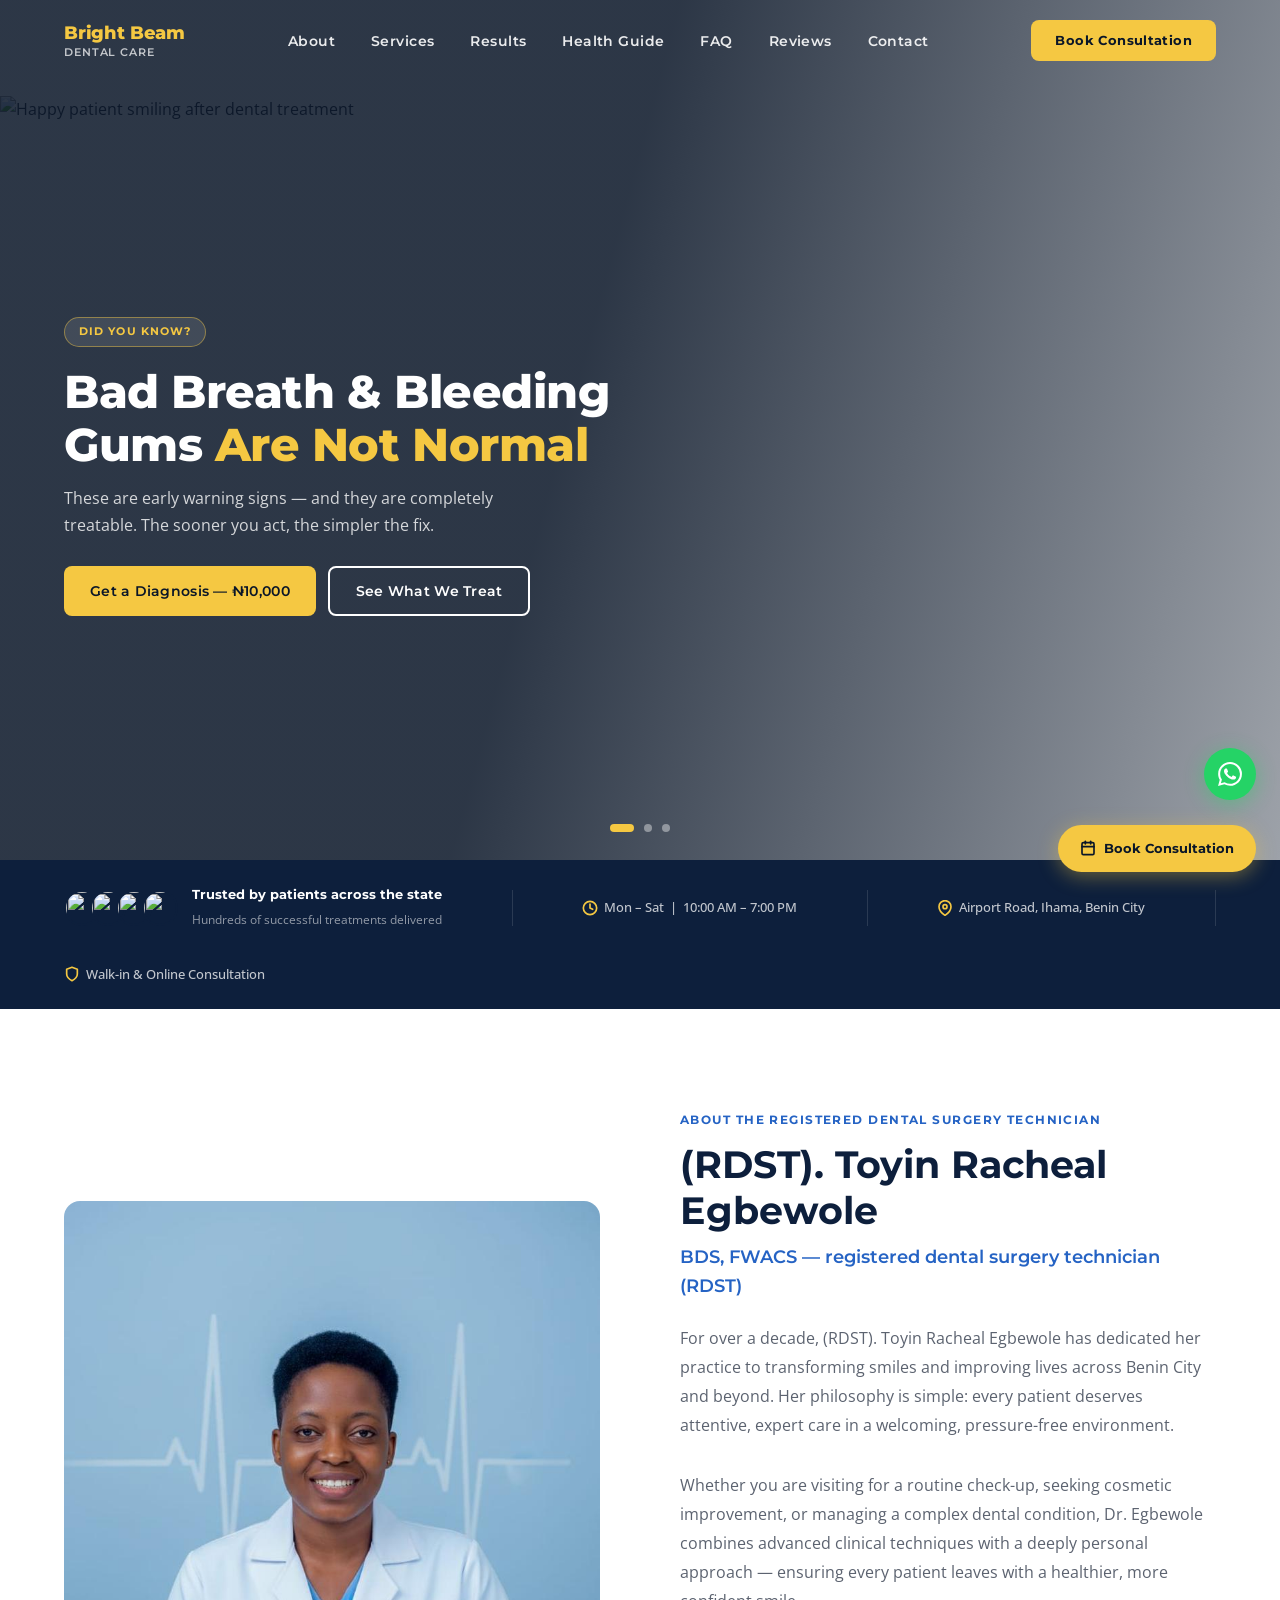
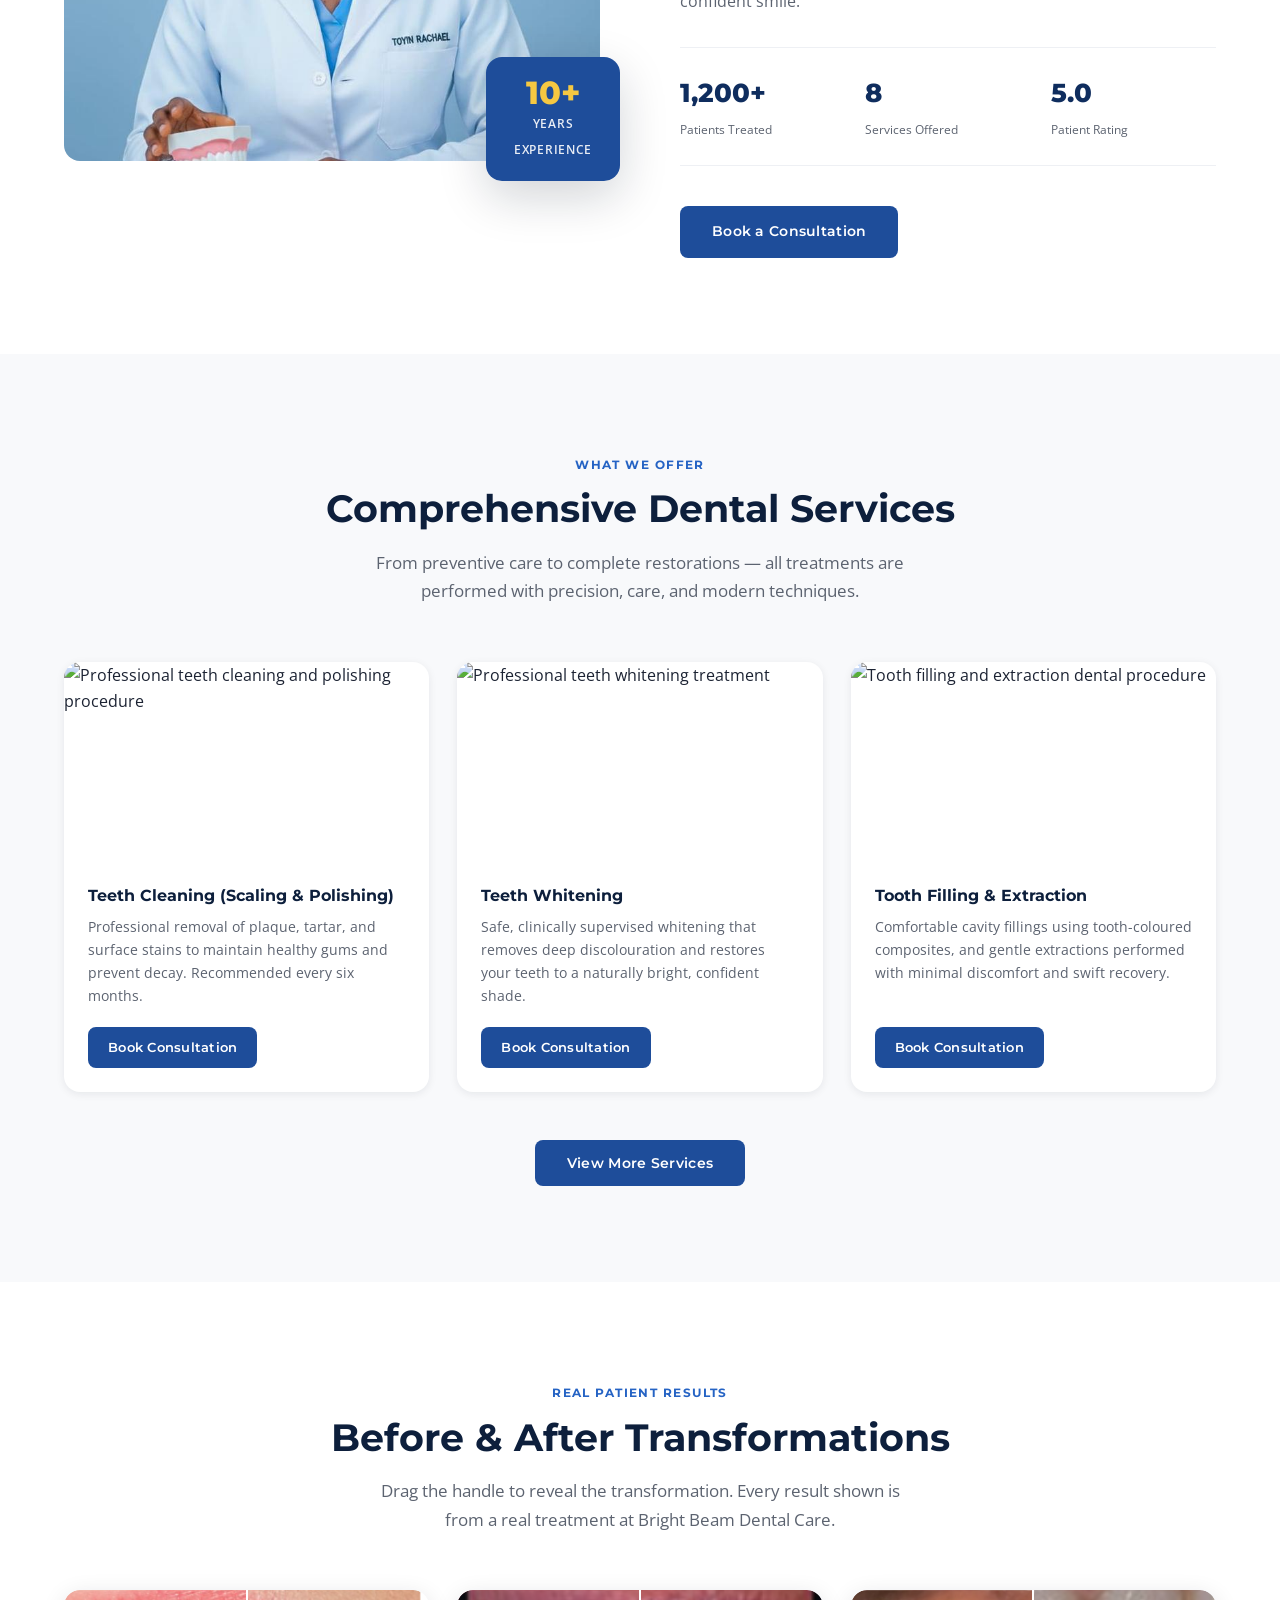
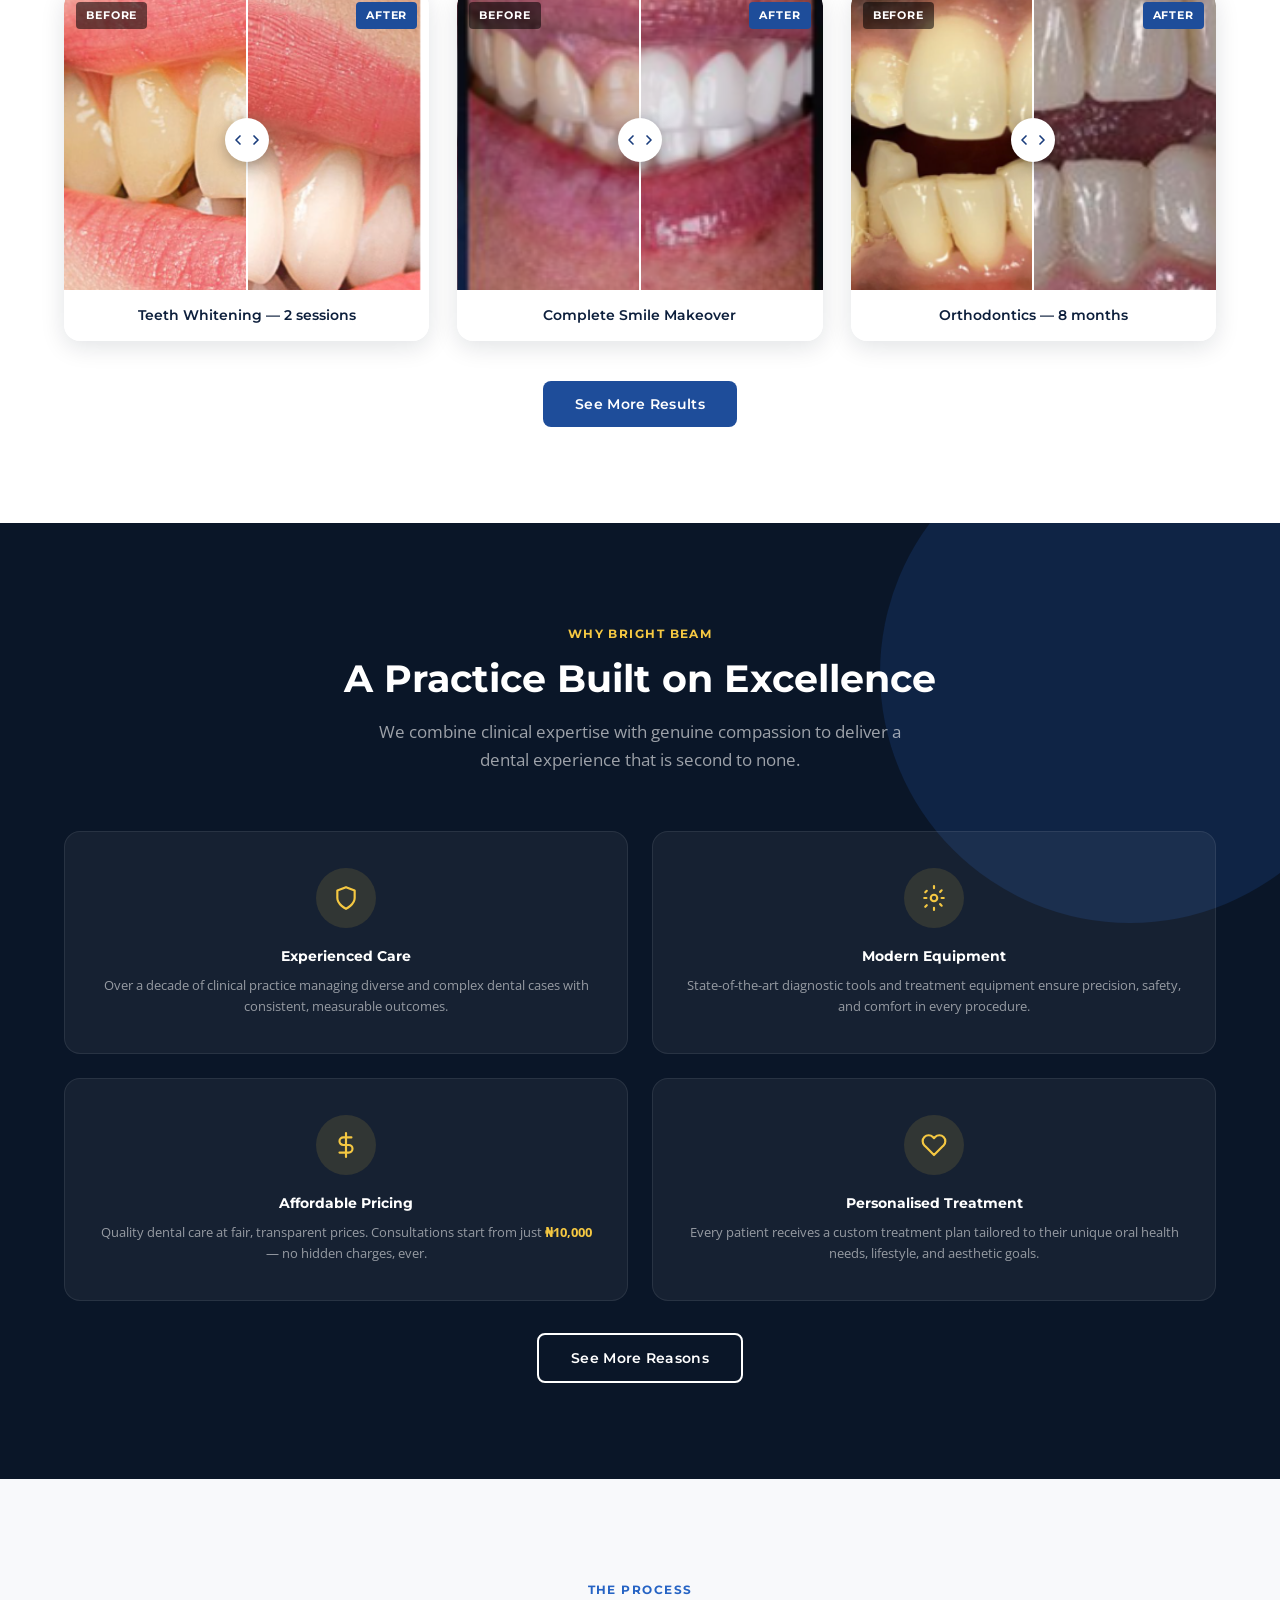
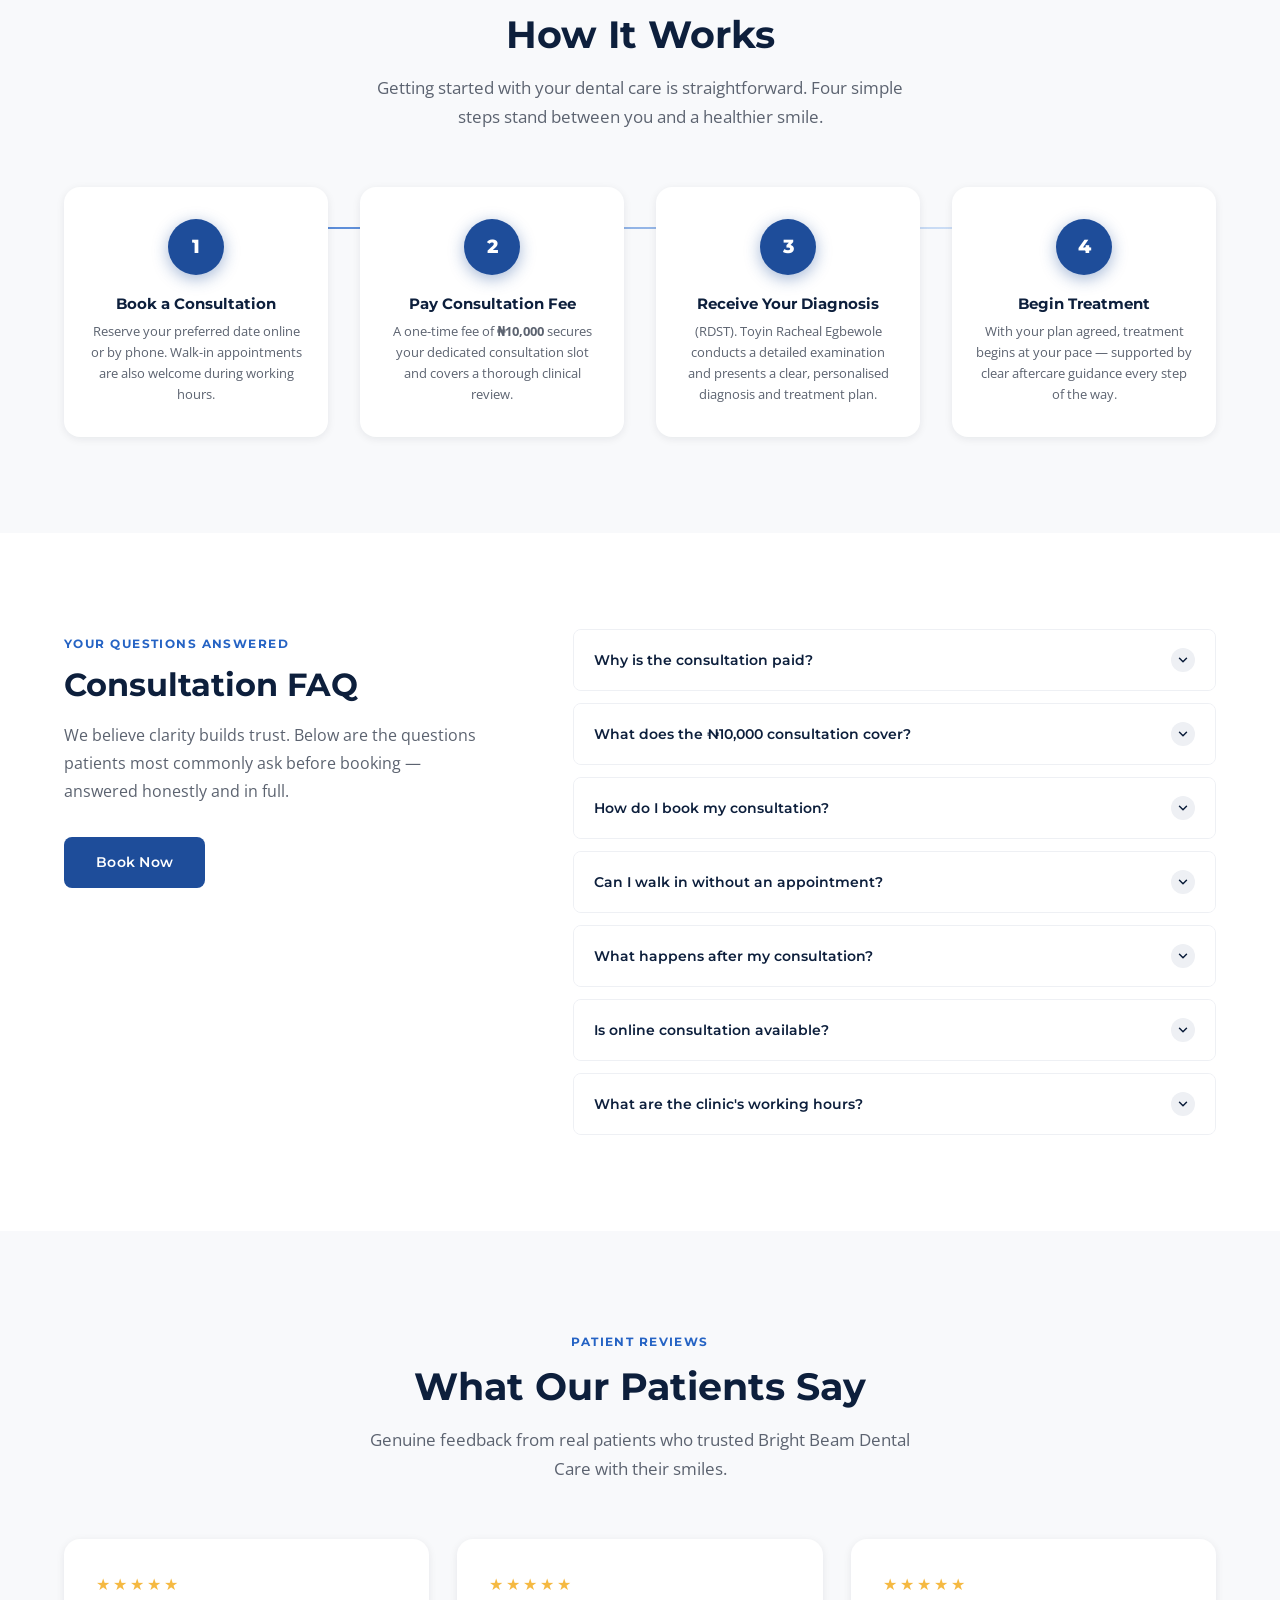
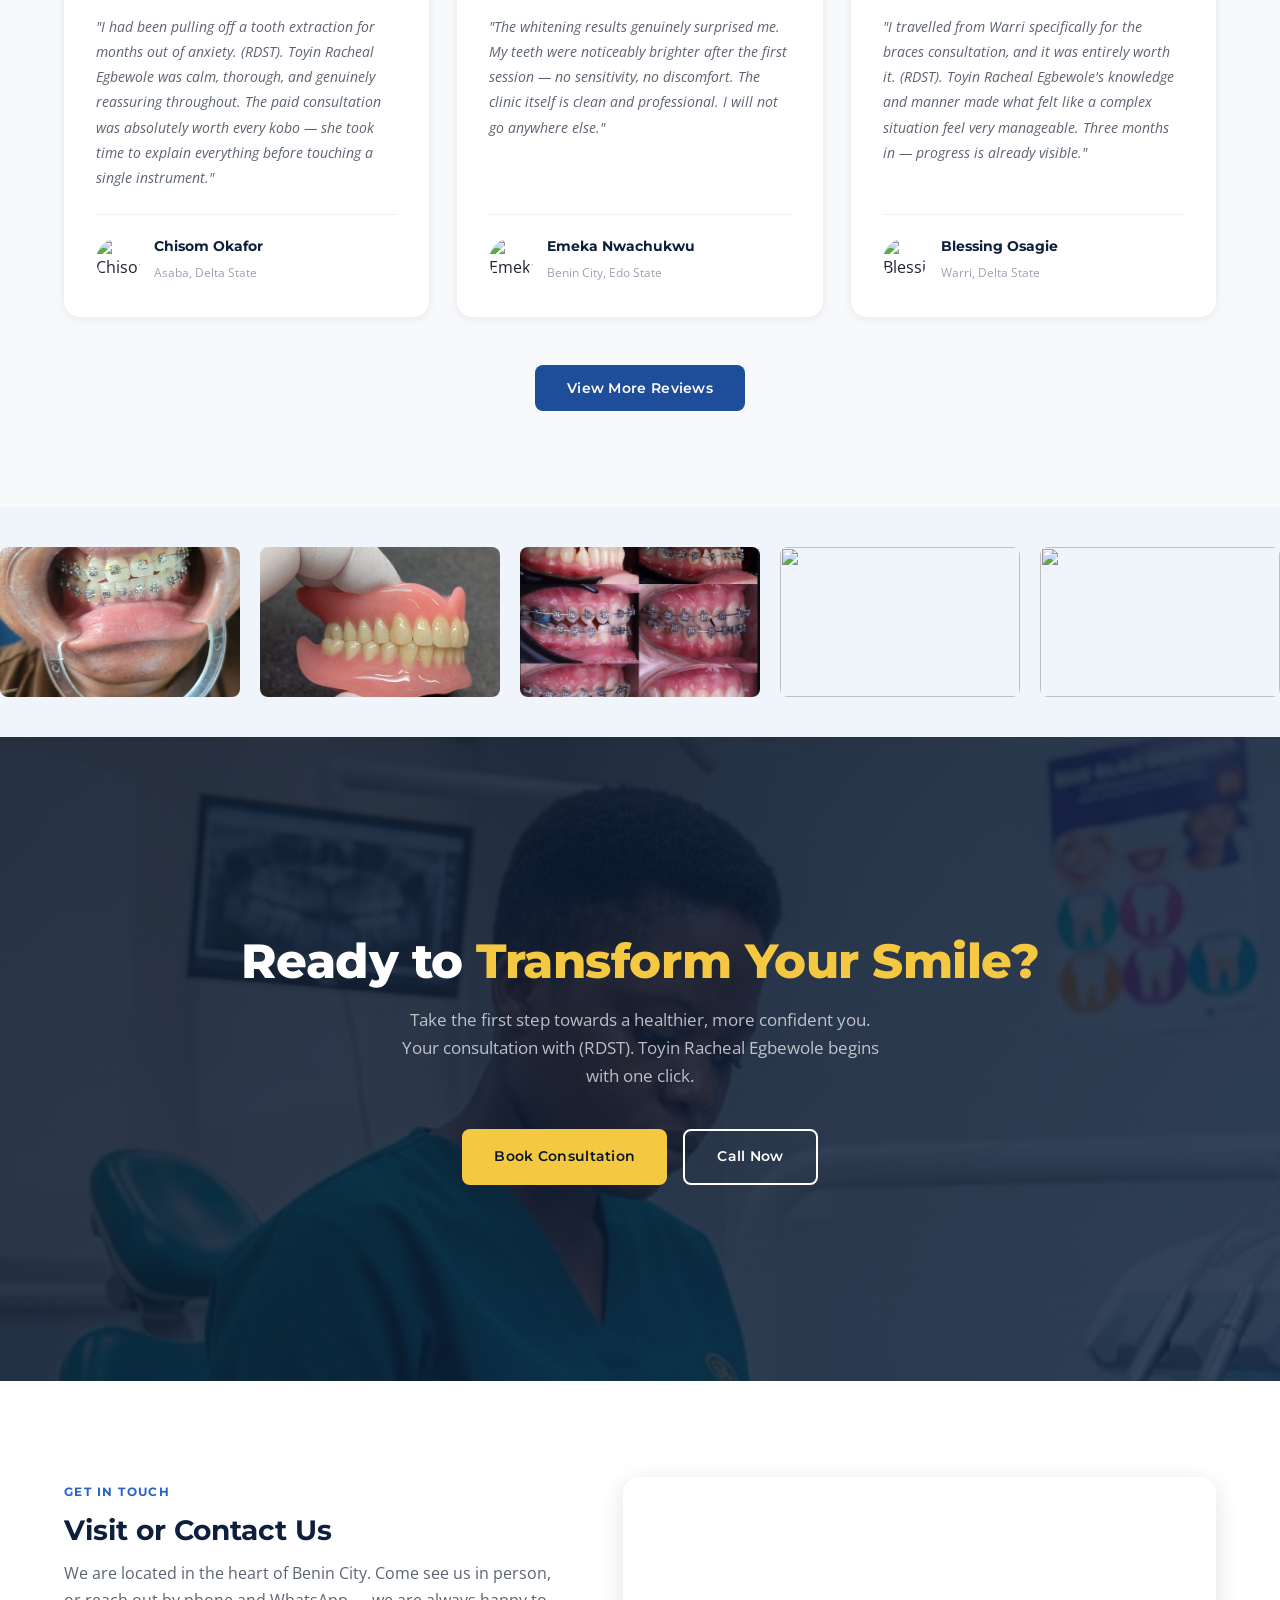
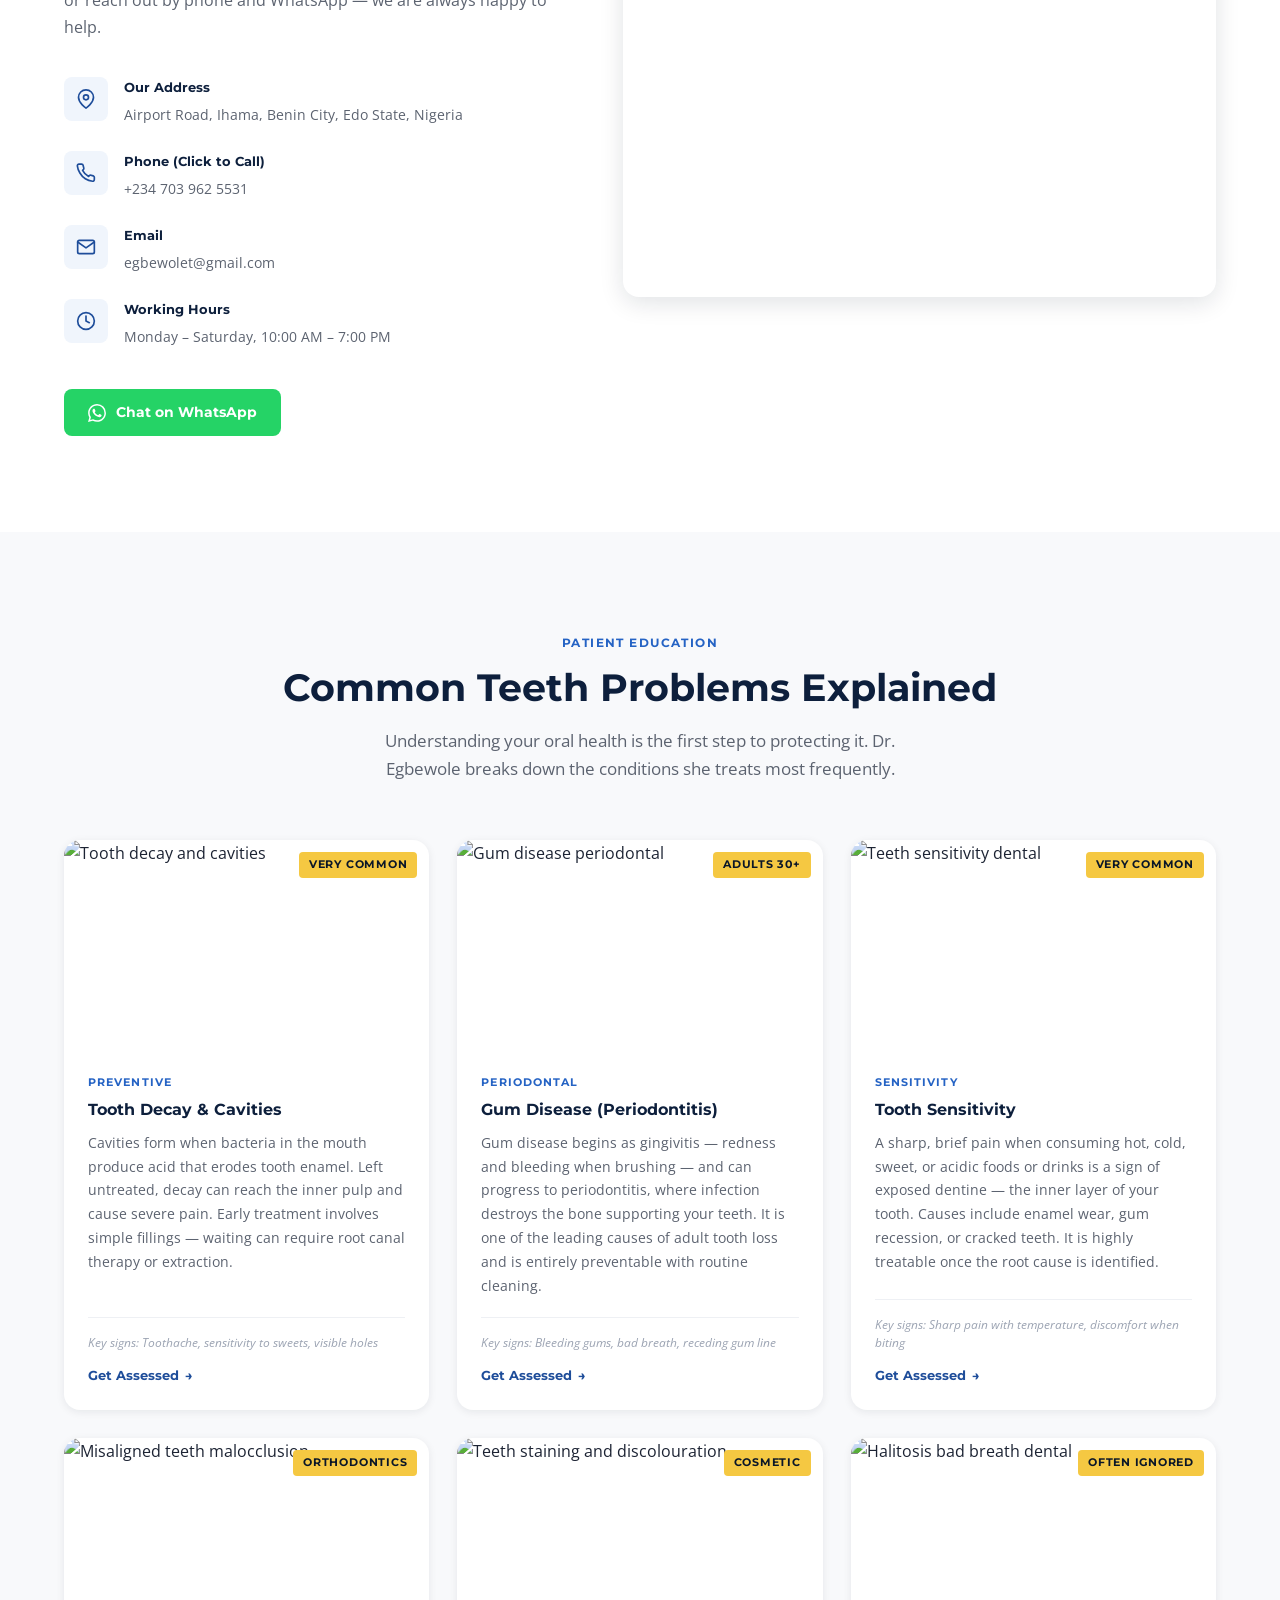
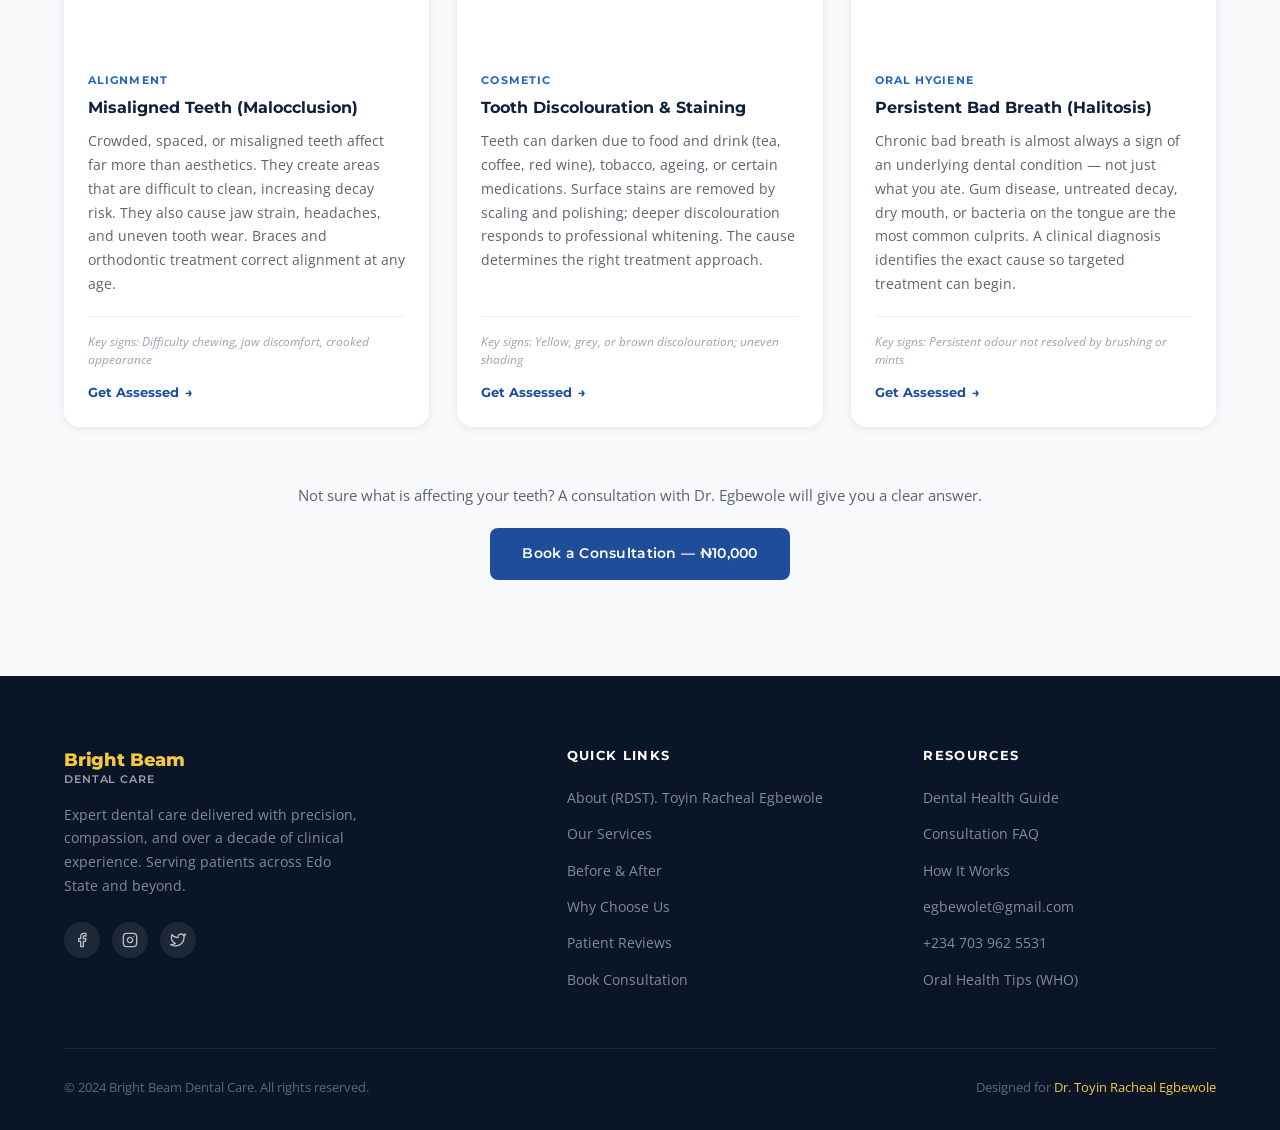
==== commit a1d60d6f: "CH" ====
--- a/index.html
+++ b/index.html
@@ -100,7 +100,7 @@
       <div class="hero-text hero-text-slide" data-slide="1">
         <div class="hero-badge"><span>10+ Years of Expert Care in Benin City</span></div>
         <h1>Every Month You Wait, the <em>Damage Gets Deeper</em></h1>
-        <p>A small cavity today becomes a costly extraction tomorrow. Dr. Egbewole has helped over 1,200 patients — the earlier you come, the better the outcome.</p>
+        <p>A small cavity today becomes a costly extraction tomorrow. (RDST). Egbewole has helped over 1,200 patients — the earlier you come, the better the outcome.</p>
         <div class="hero-actions">
           <a href="Consultation.html" class="btn btn-primary">Book Your Consultation</a>
           <a href="tel:+2347039625531" class="btn btn-outline">Call Now</a>
@@ -191,11 +191,11 @@
         </div>
 
         <div class="about-content reveal">
-          <span class="section-label">About the Doctor</span>
-          <h2 class="section-title" id="about-heading">Dr. Toyin Racheal Egbewole</h2>
+          <span class="section-label">About the registered dental surgery technician</span>
+          <h2 class="section-title" id="about-heading">(RDST). Toyin Racheal Egbewole</h2>
           <p class="about-name">BDS, FWACS —  registered dental surgery technician (RDST)</p>
           <p class="about-bio">
-            For over a decade, Dr. Toyin Racheal Egbewole has dedicated her practice to transforming smiles and improving lives across Benin City and beyond. Her philosophy is simple: every patient deserves attentive, expert care in a welcoming, pressure-free environment.
+            For over a decade, (RDST). Toyin Racheal Egbewole has dedicated her practice to transforming smiles and improving lives across Benin City and beyond. Her philosophy is simple: every patient deserves attentive, expert care in a welcoming, pressure-free environment.
           </p>
           <p class="about-bio">
             Whether you are visiting for a routine check-up, seeking cosmetic improvement, or managing a complex dental condition, Dr. Egbewole combines advanced clinical techniques with a deeply personal approach — ensuring every patient leaves with a healthier, more confident smile.
@@ -563,7 +563,7 @@
         <div class="step-card reveal">
           <div class="step-num" aria-hidden="true">3</div>
           <h3>Receive Your Diagnosis</h3>
-          <p>Dr. Egbewole conducts a detailed examination and presents a clear, personalised diagnosis and treatment plan.</p>
+          <p>(RDST). Toyin Racheal Egbewole conducts a detailed examination and presents a clear, personalised diagnosis and treatment plan.</p>
         </div>
 
         <div class="step-card reveal">
@@ -706,7 +706,7 @@
             <span class="star" aria-hidden="true">&#9733;</span>
             <span class="star" aria-hidden="true">&#9733;</span>
           </div>
-          <p class="testi-text">"I had been putting off a tooth extraction for months out of anxiety. Dr. Egbewole was calm, thorough, and genuinely reassuring throughout. The paid consultation was absolutely worth every kobo — she took time to explain everything before touching a single instrument."</p>
+          <p class="testi-text">"I had been pulling off a tooth extraction for months out of anxiety. (RDST). Toyin Racheal Egbewole was calm, thorough, and genuinely reassuring throughout. The paid consultation was absolutely worth every kobo — she took time to explain everything before touching a single instrument."</p>
           <div class="testi-author">
             <img src="https://i.pinimg.com/736x/53/be/4a/53be4a3f26f5e7f6b738cd2fc9446a45.jpg" alt="Chisom Okafor" loading="lazy" />
             <div>
@@ -742,7 +742,7 @@
             <span class="star" aria-hidden="true">&#9733;</span>
             <span class="star" aria-hidden="true">&#9733;</span>
           </div>
-          <p class="testi-text">"I travelled from Warri specifically for the braces consultation, and it was entirely worth it. Dr. Egbewole's knowledge and manner made what felt like a complex situation feel very manageable. Three months in — progress is already visible."</p>
+          <p class="testi-text">"I travelled from Warri specifically for the braces consultation, and it was entirely worth it. (RDST). Toyin Racheal Egbewole's knowledge and manner made what felt like a complex situation feel very manageable. Three months in — progress is already visible."</p>
           <div class="testi-author">
             <img src="https://i.pinimg.com/1200x/d4/14/e9/d414e98ce57143338c0f864f33a91103.jpg" alt="Blessing Osagie" loading="lazy" />
             <div>
@@ -760,7 +760,7 @@
             <span class="star" aria-hidden="true">&#9733;</span>
             <span class="star" aria-hidden="true">&#9733;</span>
           </div>
-          <p class="testi-text">"I had been embarrassed about my breath for years without knowing the actual cause. Dr. Egbewole diagnosed it correctly on the first consultation and the treatment plan worked. A week later, family members were already commenting on the change."</p>
+          <p class="testi-text">"I had been embarrassed about my breath for years without knowing the actual cause. (RDST). Toyin Racheal Egbewole diagnosed it correctly on the first consultation and the treatment plan worked. A week later, family members were already commenting on the change."</p>
           <div class="testi-author">
             <img src="https://i.pinimg.com/1200x/97/ce/ca/97cecac50755ffec2918c2b90b82ec0f.jpg" alt="Sunday Eze" loading="lazy" />
             <div>
@@ -835,7 +835,7 @@
     <div class="container">
       <div class="cta-content reveal">
         <h2 id="cta-heading">Ready to <span>Transform Your Smile?</span></h2>
-        <p>Take the first step towards a healthier, more confident you. Your consultation with Dr. Egbewole begins with one click.</p>
+        <p>Take the first step towards a healthier, more confident you. Your consultation with (RDST). Toyin Racheal Egbewole begins with one click.</p>
         <div class="cta-actions">
           <a href="Consultation.html" class="btn btn-primary">Book Consultation</a>
           <a href="tel:+2347039625531" class="btn btn-outline">Call Now</a>
@@ -1073,7 +1073,7 @@
         <div class="footer-col">
           <h4>Quick Links</h4>
           <ul>
-            <li><a href="#about">About Dr. Egbewole</a></li>
+            <li><a href="#about">About (RDST). Toyin Racheal Egbewole</a></li>
             <li><a href="#services">Our Services</a></li>
             <li><a href="#before-after">Before &amp; After</a></li>
             <li><a href="#why-us">Why Choose Us</a></li>
@@ -1112,7 +1112,7 @@
     <svg xmlns="http://www.w3.org/2000/svg" width="24" height="24" viewBox="0 0 24 24" fill="currentColor" aria-hidden="true"><path d="M17.472 14.382c-.297-.149-1.758-.867-2.03-.967-.273-.099-.471-.148-.67.15-.197.297-.767.966-.94 1.164-.173.199-.347.223-.644.075-.297-.15-1.255-.463-2.39-1.475-.883-.788-1.48-1.761-1.653-2.059-.173-.297-.018-.458.13-.606.134-.133.298-.347.446-.52.149-.174.198-.298.298-.497.099-.198.05-.371-.025-.52-.075-.149-.669-1.612-.916-2.207-.242-.579-.487-.5-.669-.51-.173-.008-.371-.01-.57-.01-.198 0-.52.074-.792.372-.272.297-1.04 1.016-1.04 2.479 0 1.462 1.065 2.875 1.213 3.074.149.198 2.096 3.2 5.077 4.487.709.306 1.262.489 1.694.625.712.227 1.36.195 1.871.118.571-.085 1.758-.719 2.006-1.413.248-.694.248-1.289.173-1.413-.074-.124-.272-.198-.57-.347m-5.421 7.403h-.004a9.87 9.87 0 01-5.031-1.378l-.361-.214-3.741.982.998-3.648-.235-.374a9.86 9.86 0 01-1.51-5.26c.001-5.45 4.436-9.884 9.888-9.884 2.64 0 5.122 1.03 6.988 2.898a9.825 9.825 0 012.893 6.994c-.003 5.45-4.437 9.884-9.885 9.884m8.413-18.297A11.815 11.815 0 0012.05 0C5.495 0 .16 5.335.157 11.892c0 2.096.547 4.142 1.588 5.945L.057 24l6.305-1.654a11.882 11.882 0 005.683 1.448h.005c6.554 0 11.89-5.335 11.893-11.893a11.821 11.821 0 00-3.48-8.413Z"/></svg>
   </a>
 
-  <a href="consultation.html" class="sticky-book" aria-label="Book a consultation">
+  <a href="Consultation.html" class="sticky-book" aria-label="Book a consultation">
     <svg xmlns="http://www.w3.org/2000/svg" width="16" height="16" viewBox="0 0 24 24" fill="none" stroke="currentColor" stroke-width="2.5" stroke-linecap="round" stroke-linejoin="round" aria-hidden="true"><rect x="3" y="4" width="18" height="18" rx="2" ry="2"/><line x1="16" y1="2" x2="16" y2="6"/><line x1="8" y1="2" x2="8" y2="6"/><line x1="3" y1="10" x2="21" y2="10"/></svg>
     Book Consultation
   </a>
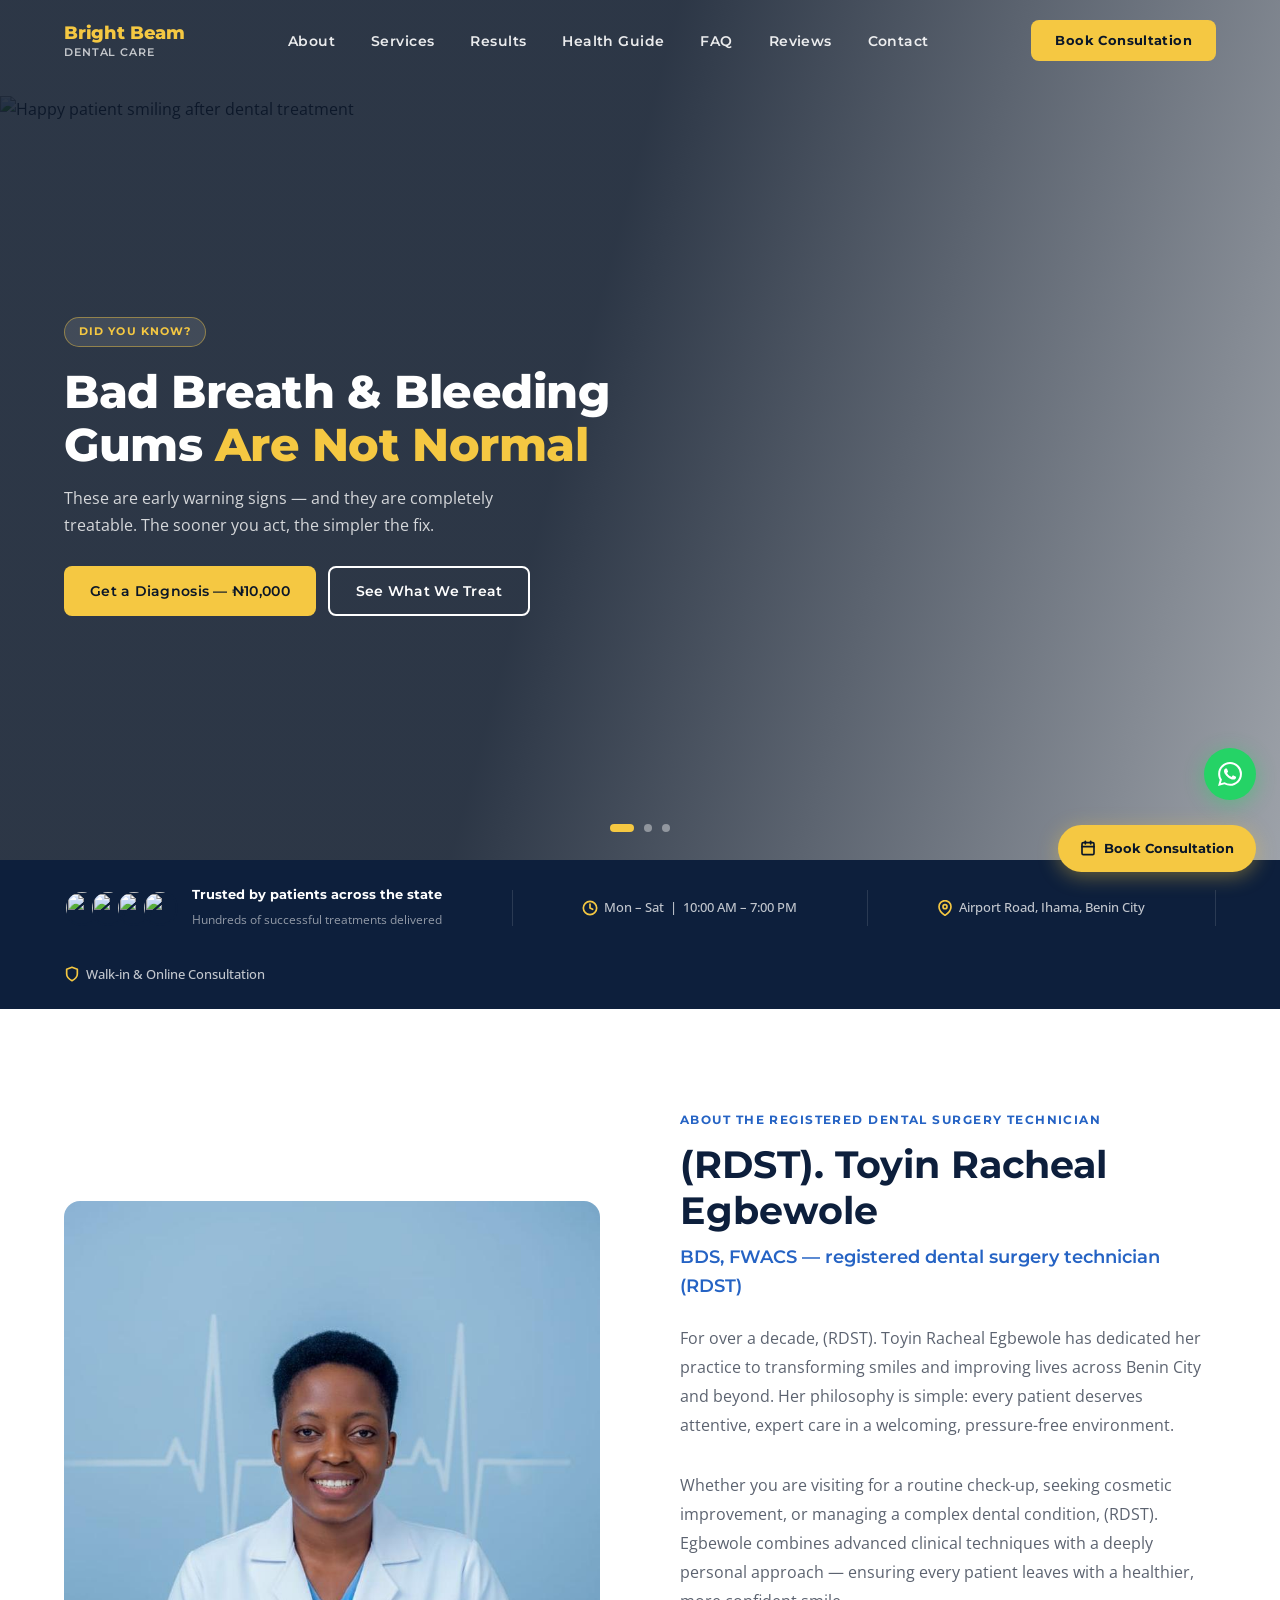
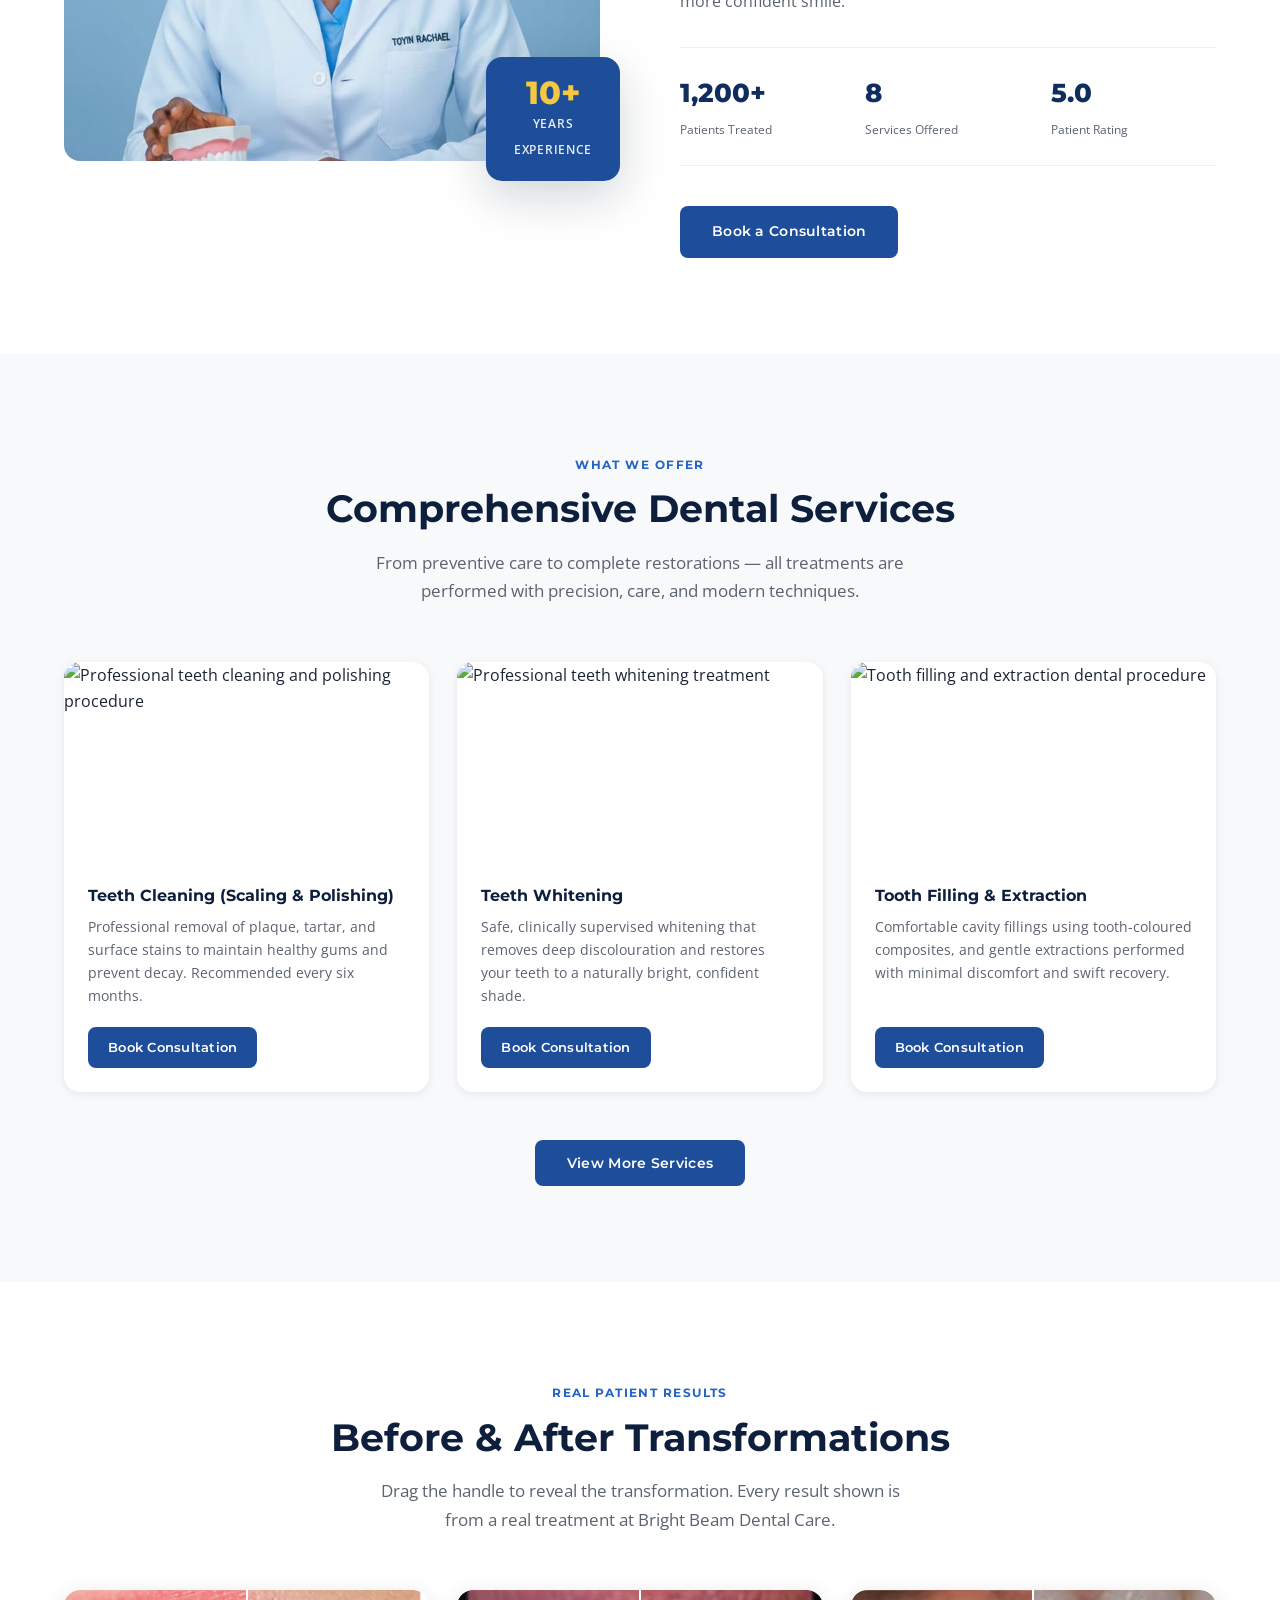
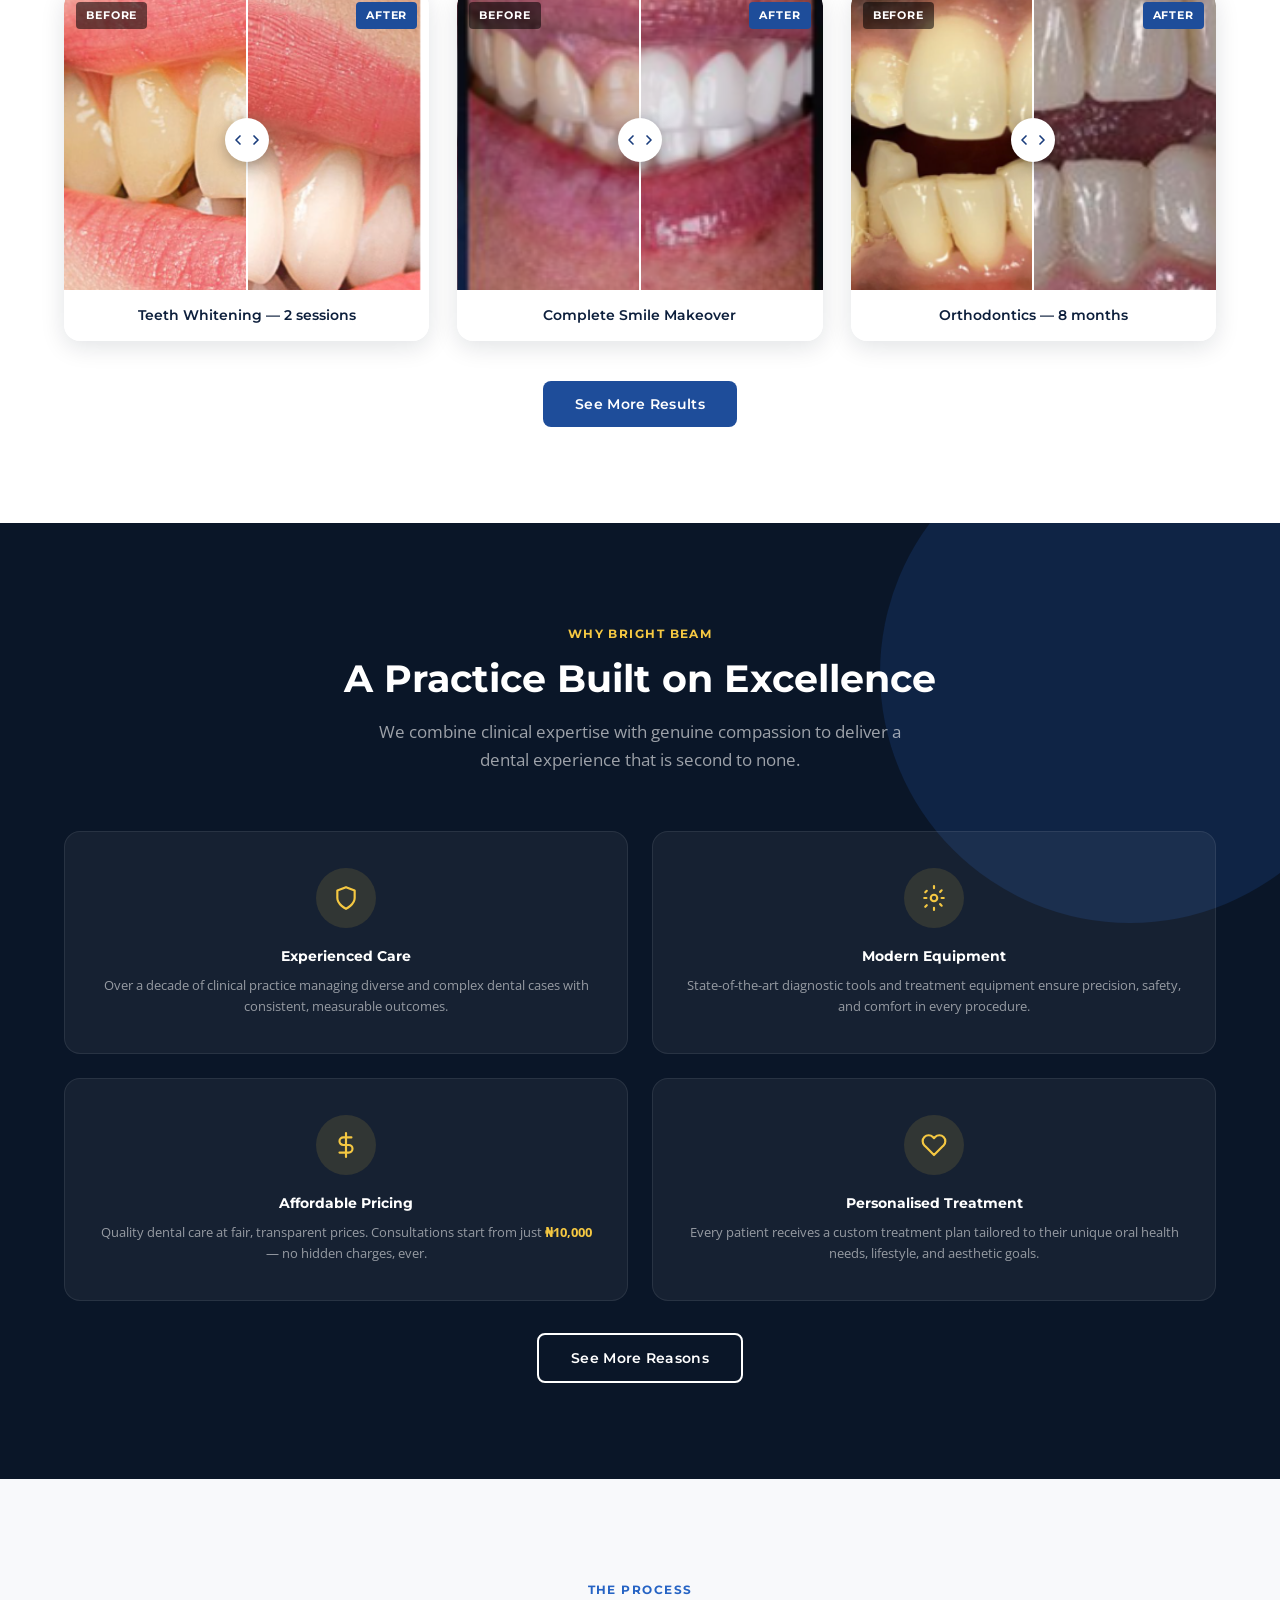
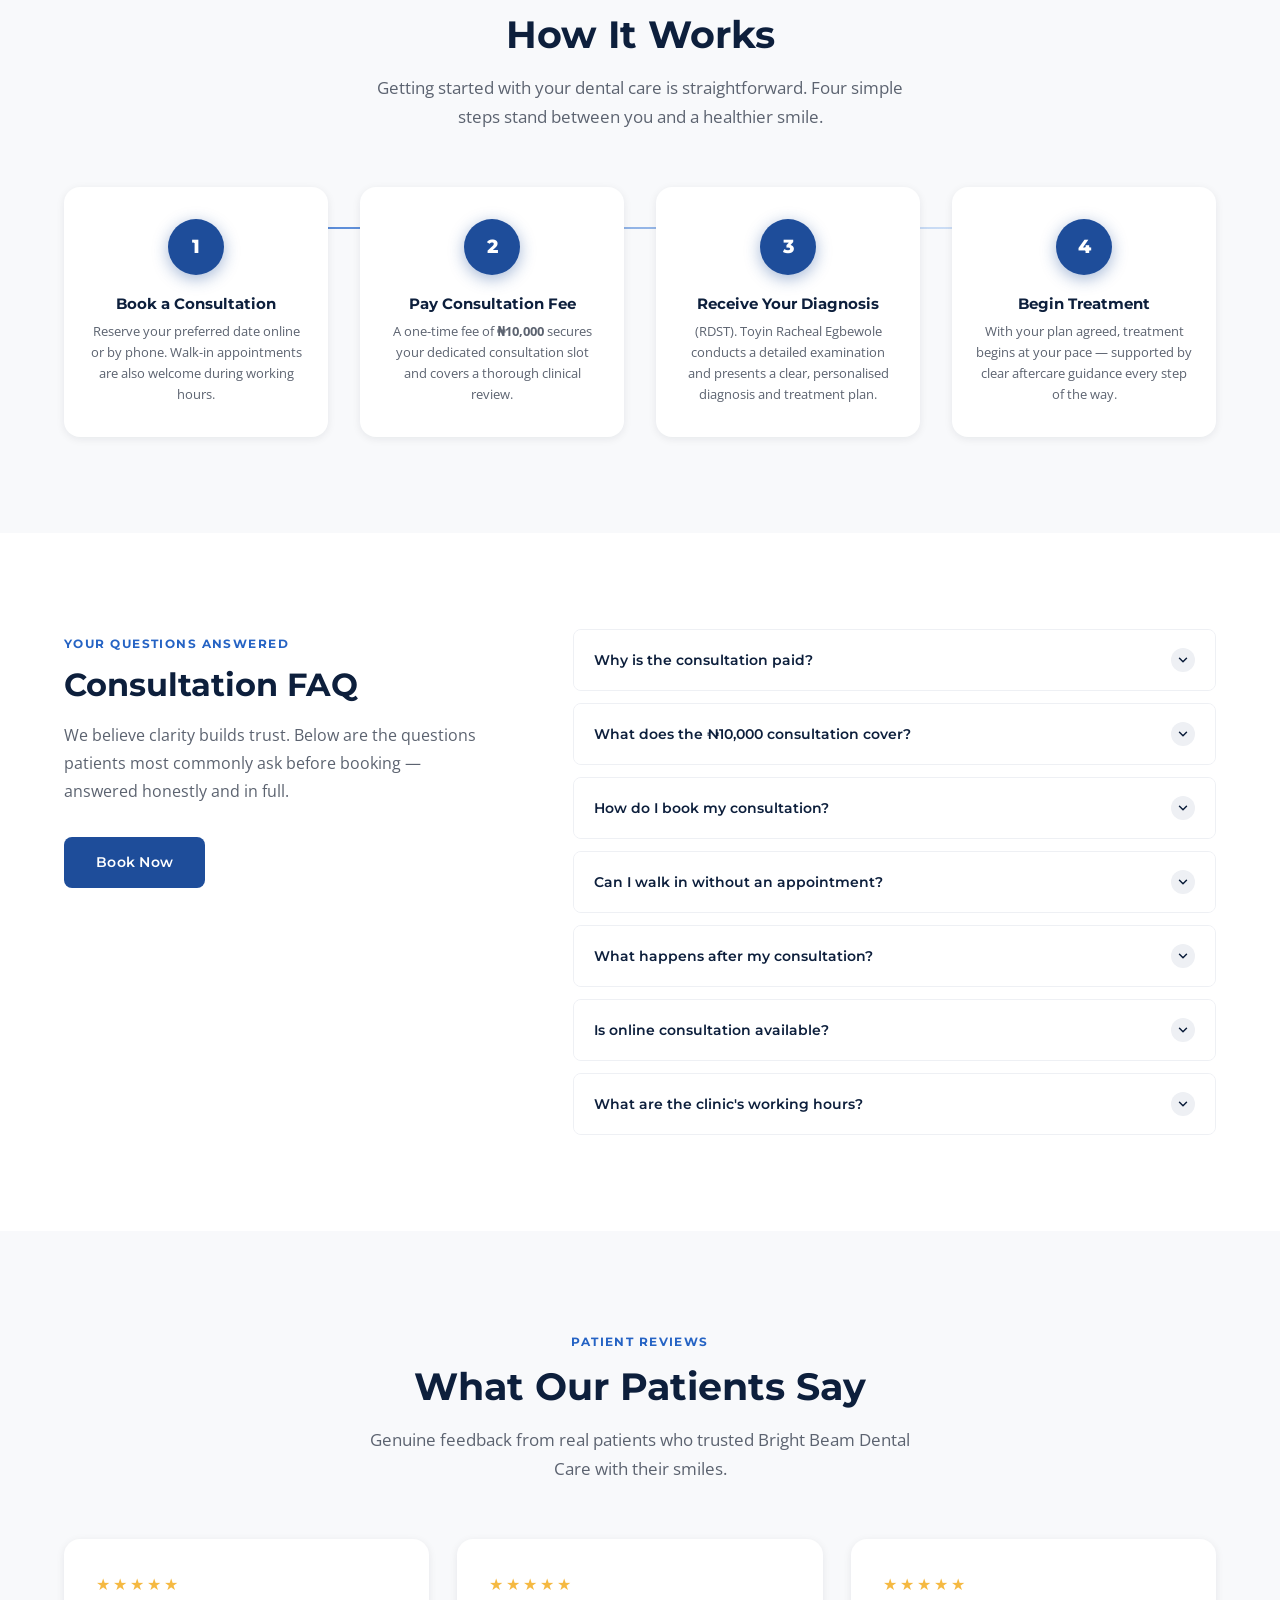
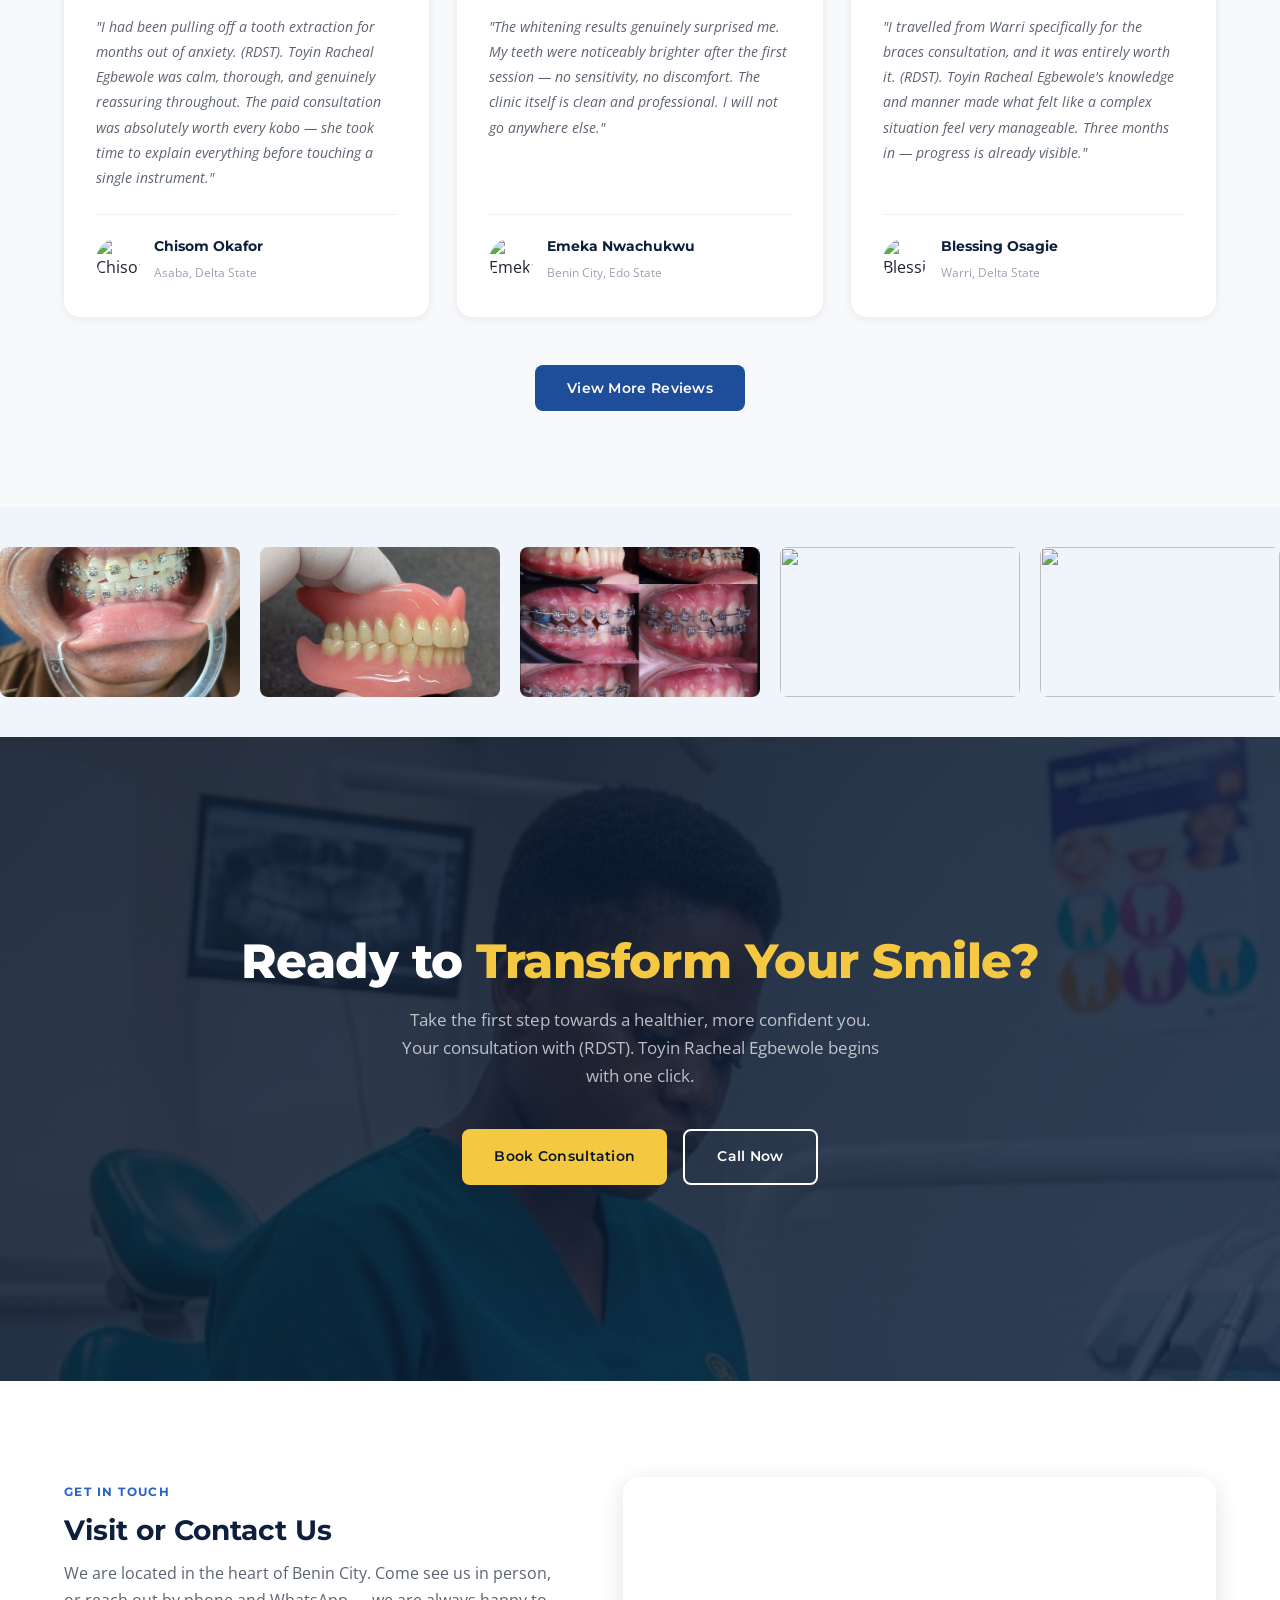
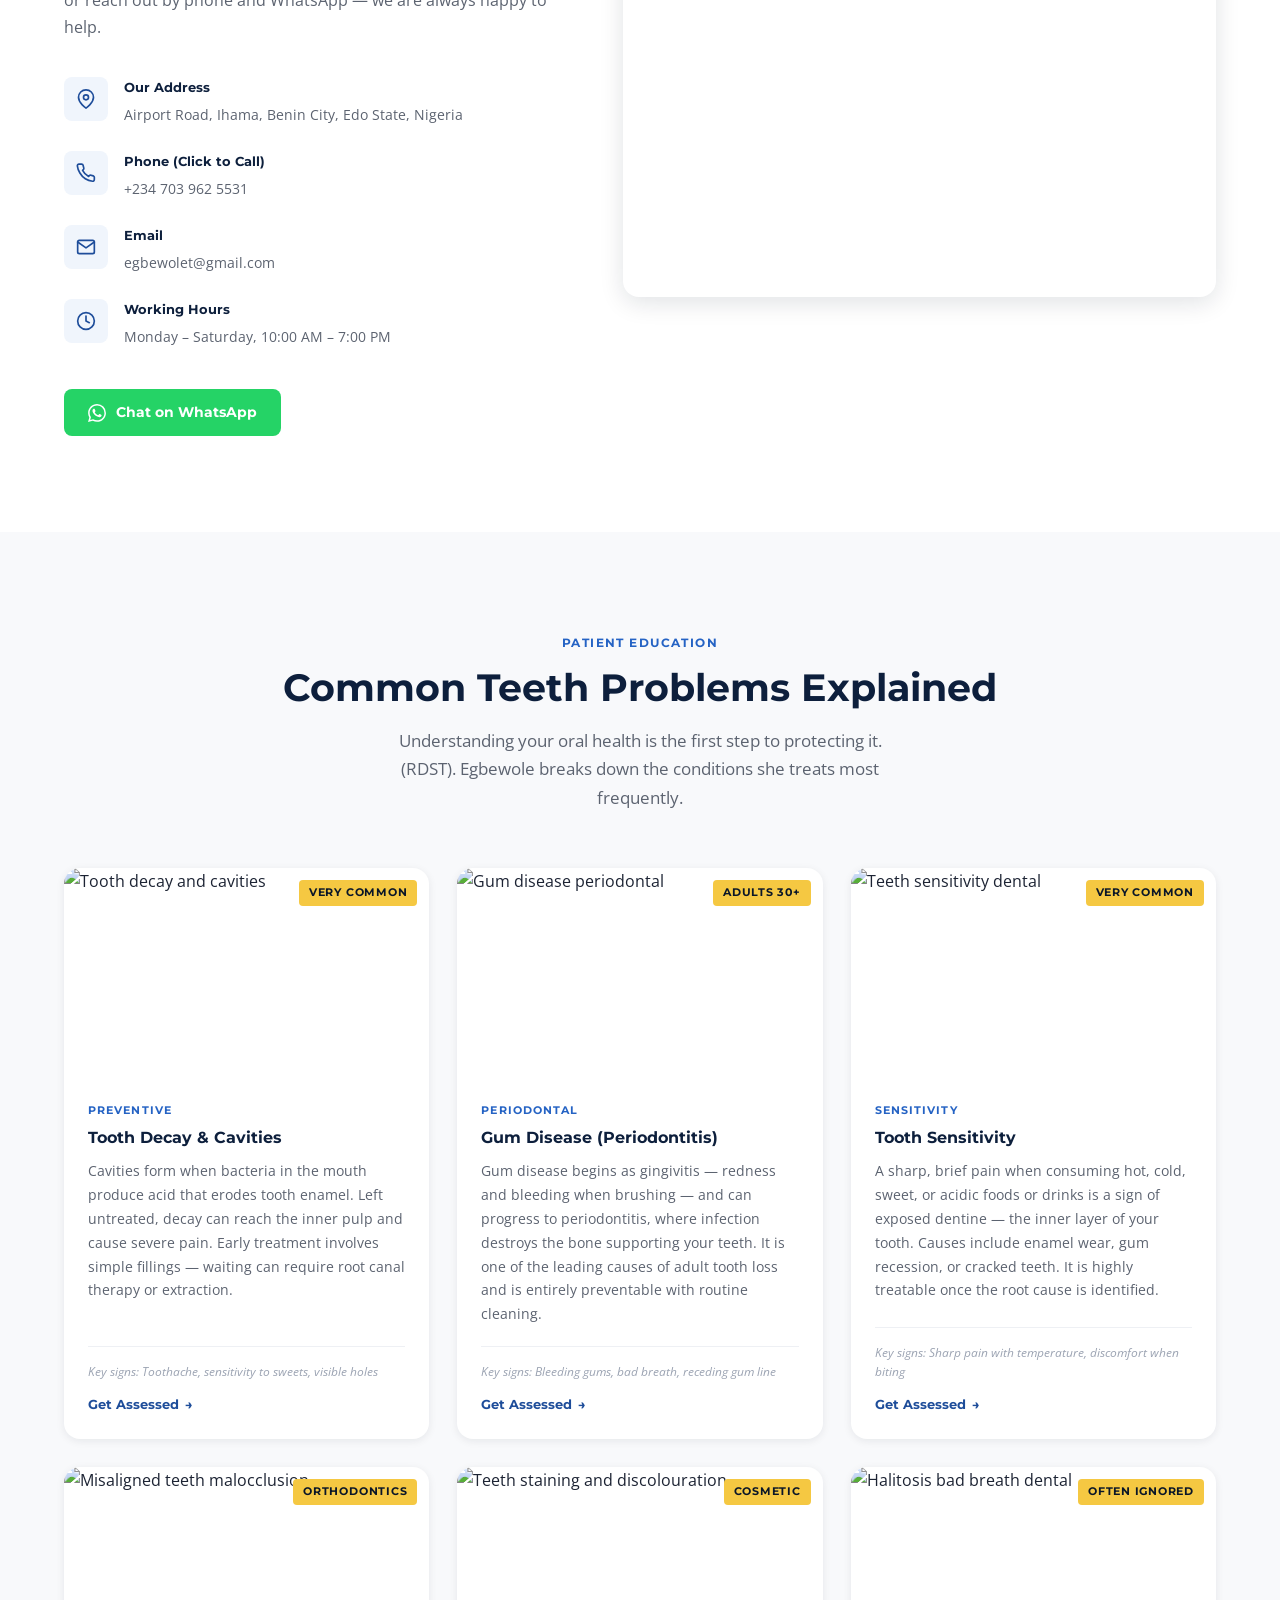
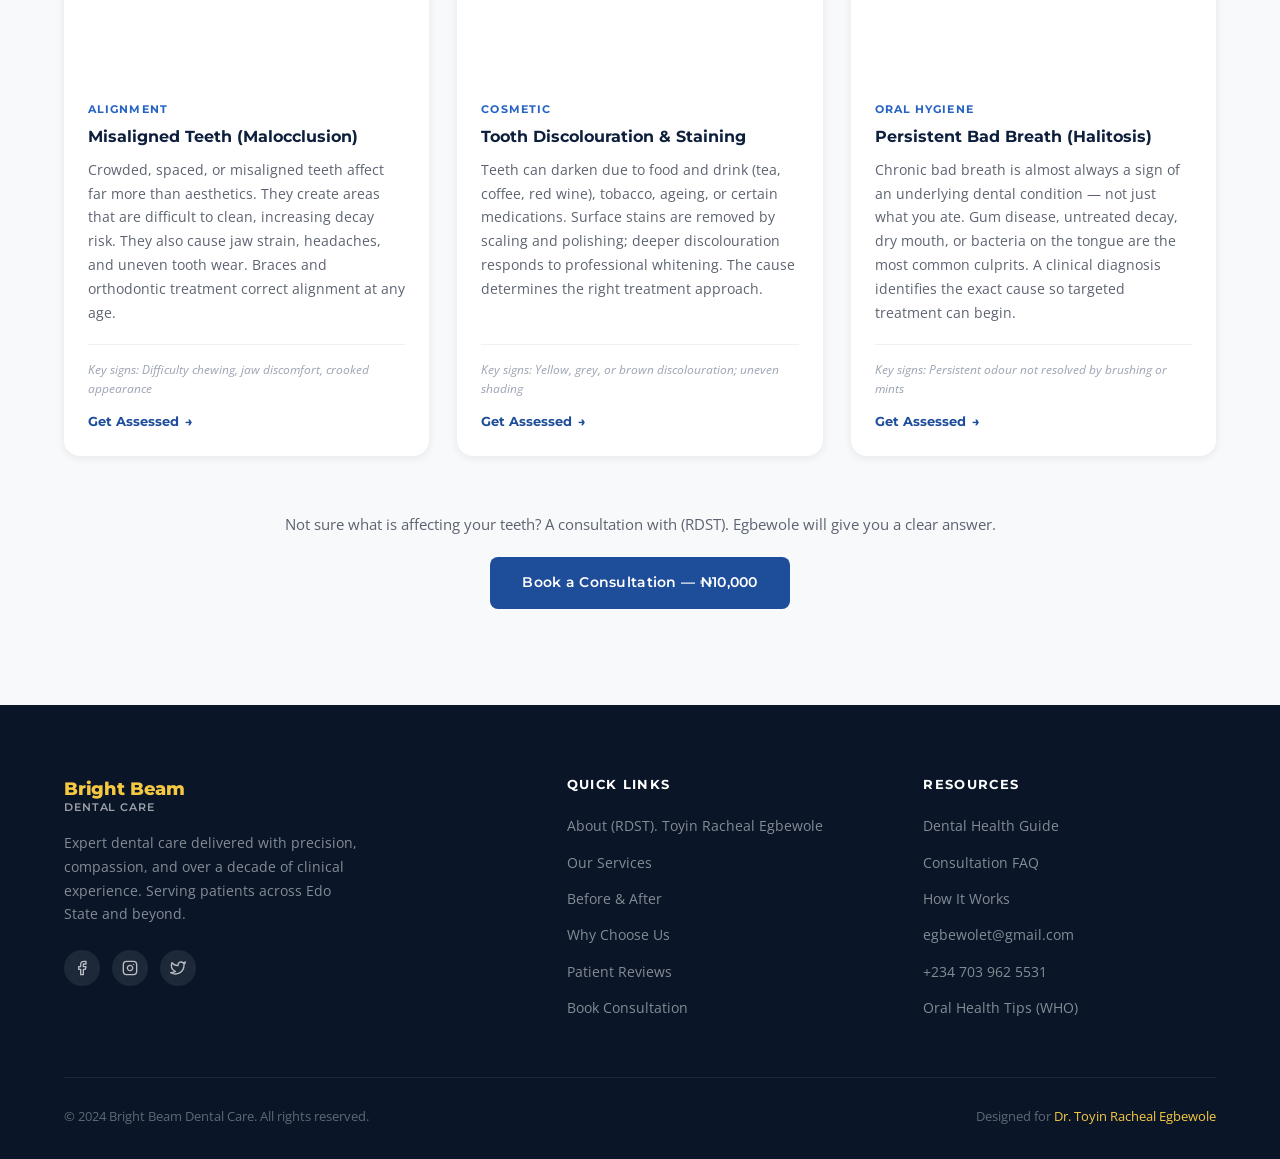
==== commit ec14207b: "ch" ====
--- a/index.html
+++ b/index.html
@@ -198,7 +198,7 @@
             For over a decade, (RDST). Toyin Racheal Egbewole has dedicated her practice to transforming smiles and improving lives across Benin City and beyond. Her philosophy is simple: every patient deserves attentive, expert care in a welcoming, pressure-free environment.
           </p>
           <p class="about-bio">
-            Whether you are visiting for a routine check-up, seeking cosmetic improvement, or managing a complex dental condition, Dr. Egbewole combines advanced clinical techniques with a deeply personal approach — ensuring every patient leaves with a healthier, more confident smile.
+            Whether you are visiting for a routine check-up, seeking cosmetic improvement, or managing a complex dental condition, (RDST). Egbewole combines advanced clinical techniques with a deeply personal approach — ensuring every patient leaves with a healthier, more confident smile.
           </p>
 
           <div class="about-stats" aria-label="Practice statistics">
@@ -932,7 +932,7 @@
       <div class="section-header centered reveal">
         <span class="section-label">Patient Education</span>
         <h2 class="section-title" id="guide-heading">Common Teeth Problems Explained</h2>
-        <p class="section-sub">Understanding your oral health is the first step to protecting it. Dr. Egbewole breaks down the conditions she treats most frequently.</p>
+        <p class="section-sub">Understanding your oral health is the first step to protecting it. (RDST). Egbewole breaks down the conditions she treats most frequently.</p>
       </div>
 
       <div class="guide-grid">
@@ -1036,7 +1036,7 @@
       </div>
 
       <div style="text-align:center;margin-top:56px" class="reveal">
-        <p style="color:var(--gray-600);margin-bottom:20px;font-size:0.95rem">Not sure what is affecting your teeth? A consultation with Dr. Egbewole will give you a clear answer.</p>
+        <p style="color:var(--gray-600);margin-bottom:20px;font-size:0.95rem">Not sure what is affecting your teeth? A consultation with (RDST). Egbewole will give you a clear answer.</p>
         <a href="Consultation.html" class="btn btn-blue">Book a Consultation — &#x20A6;10,000</a>
       </div>
 
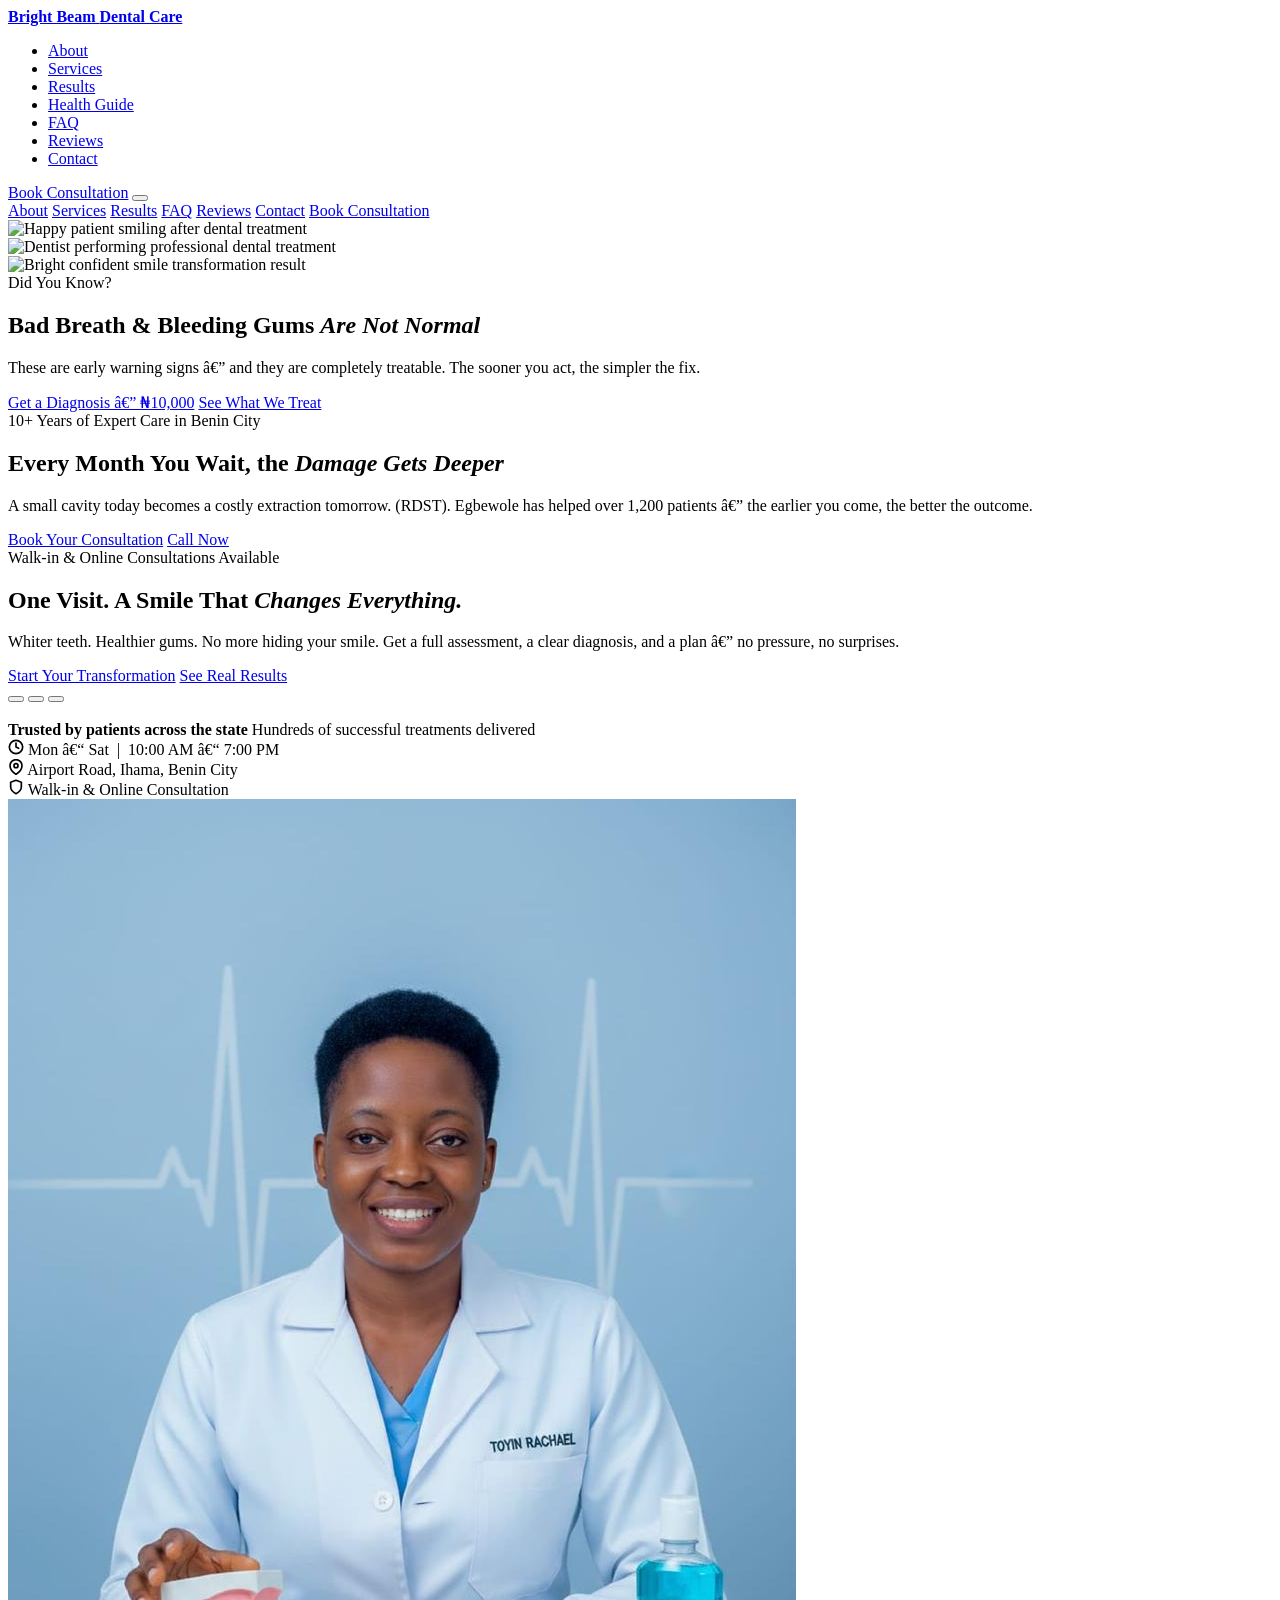
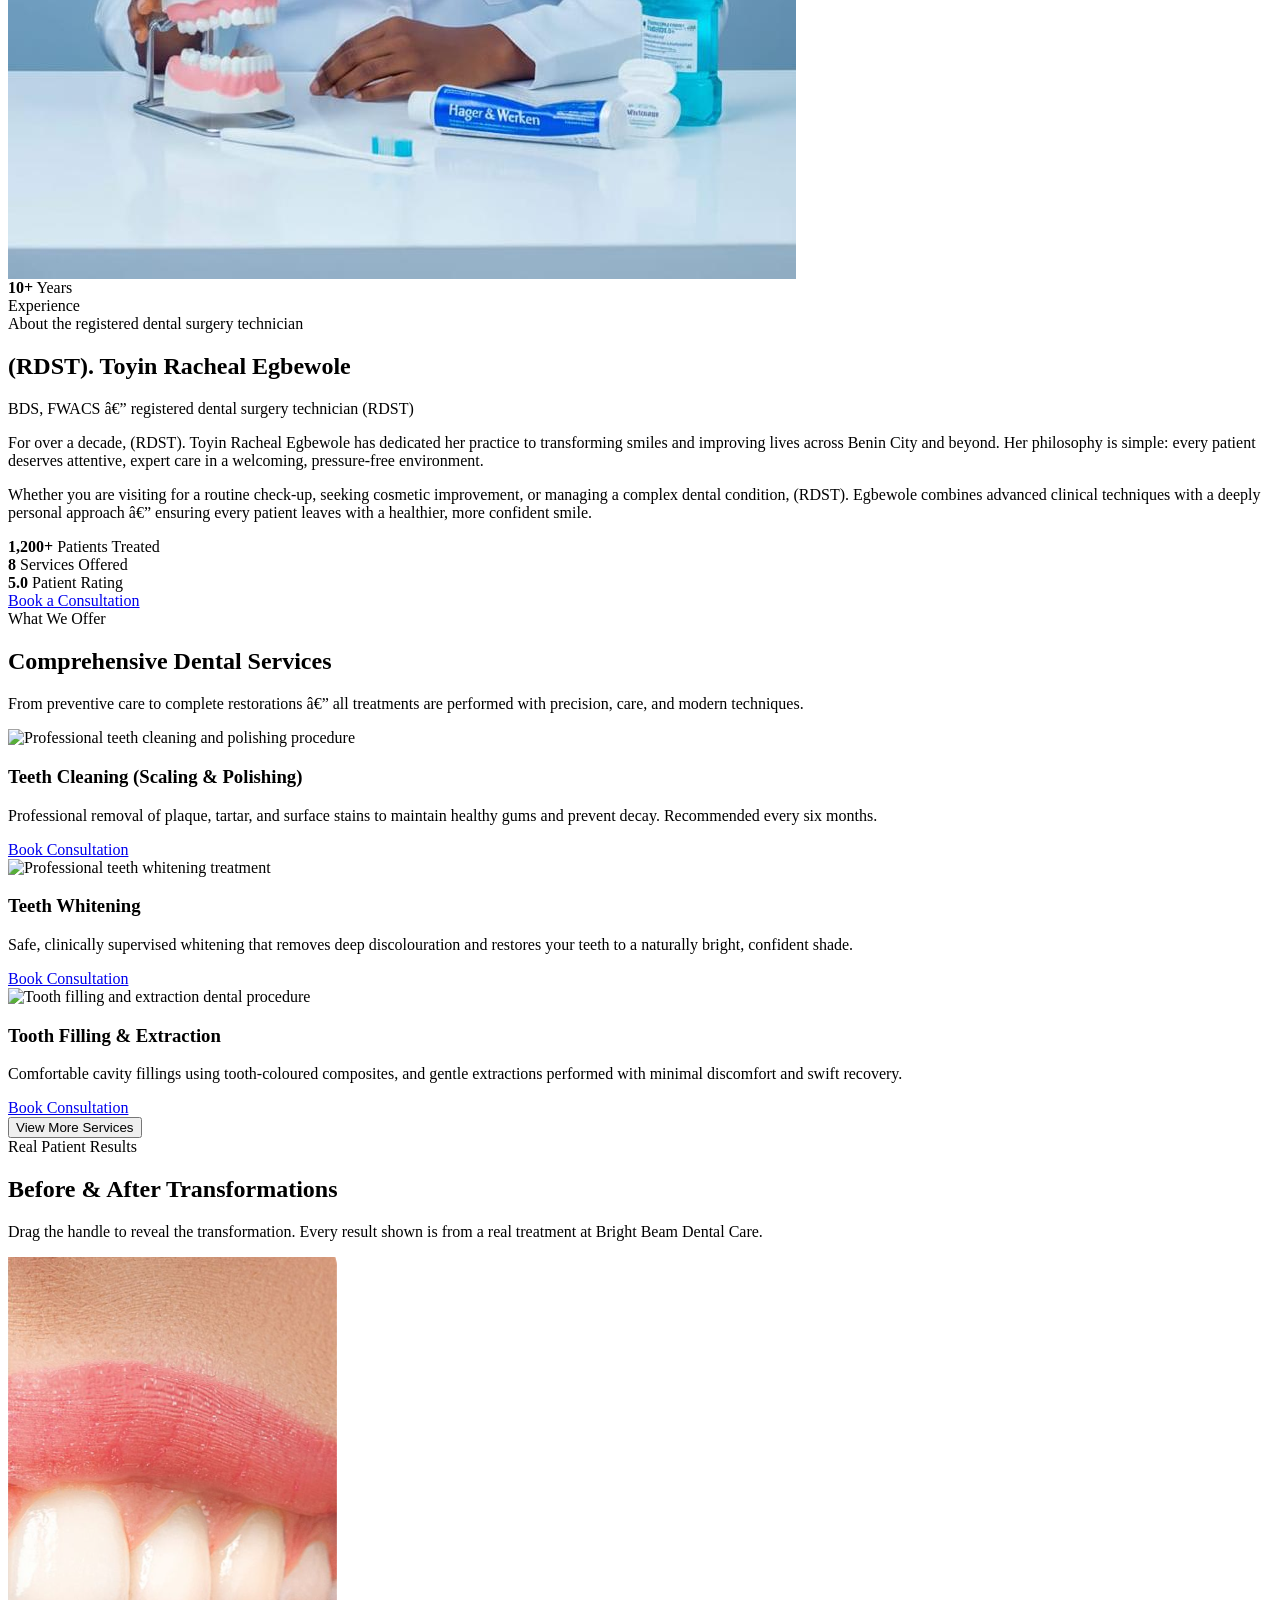
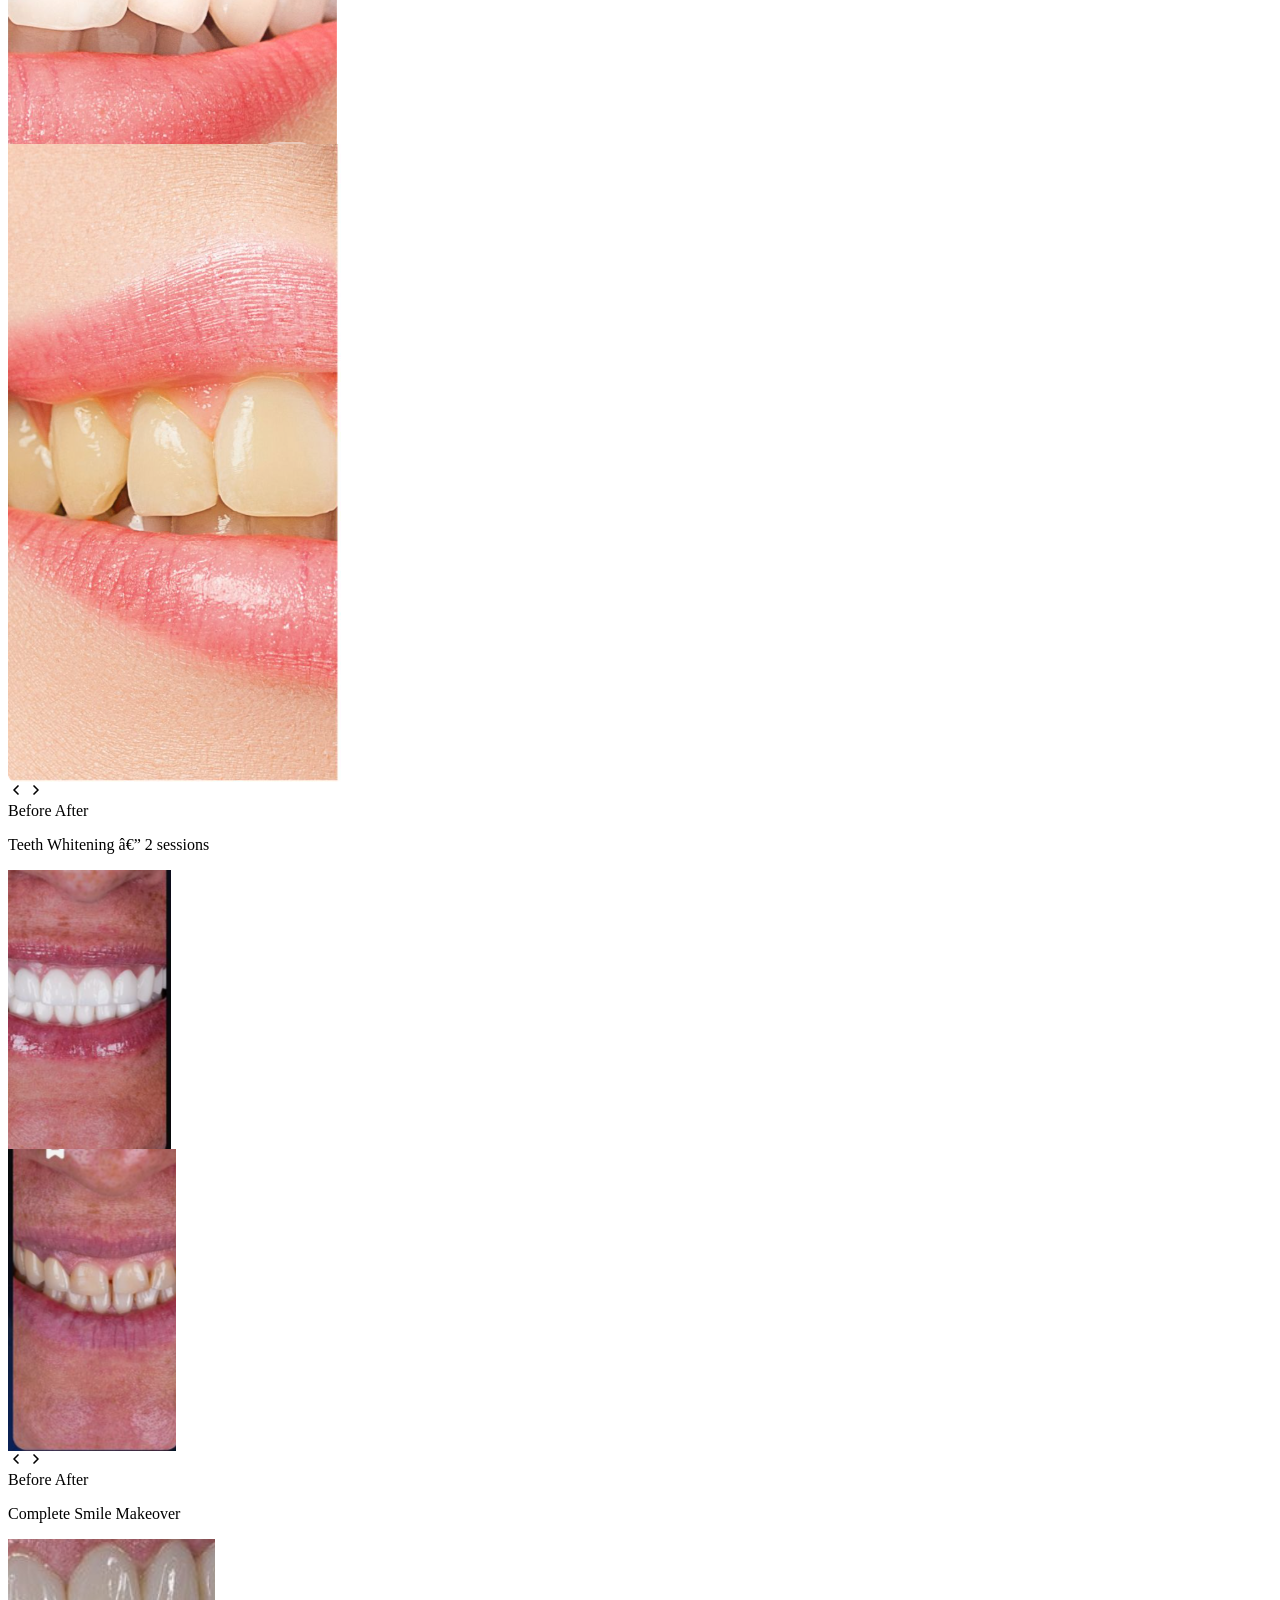
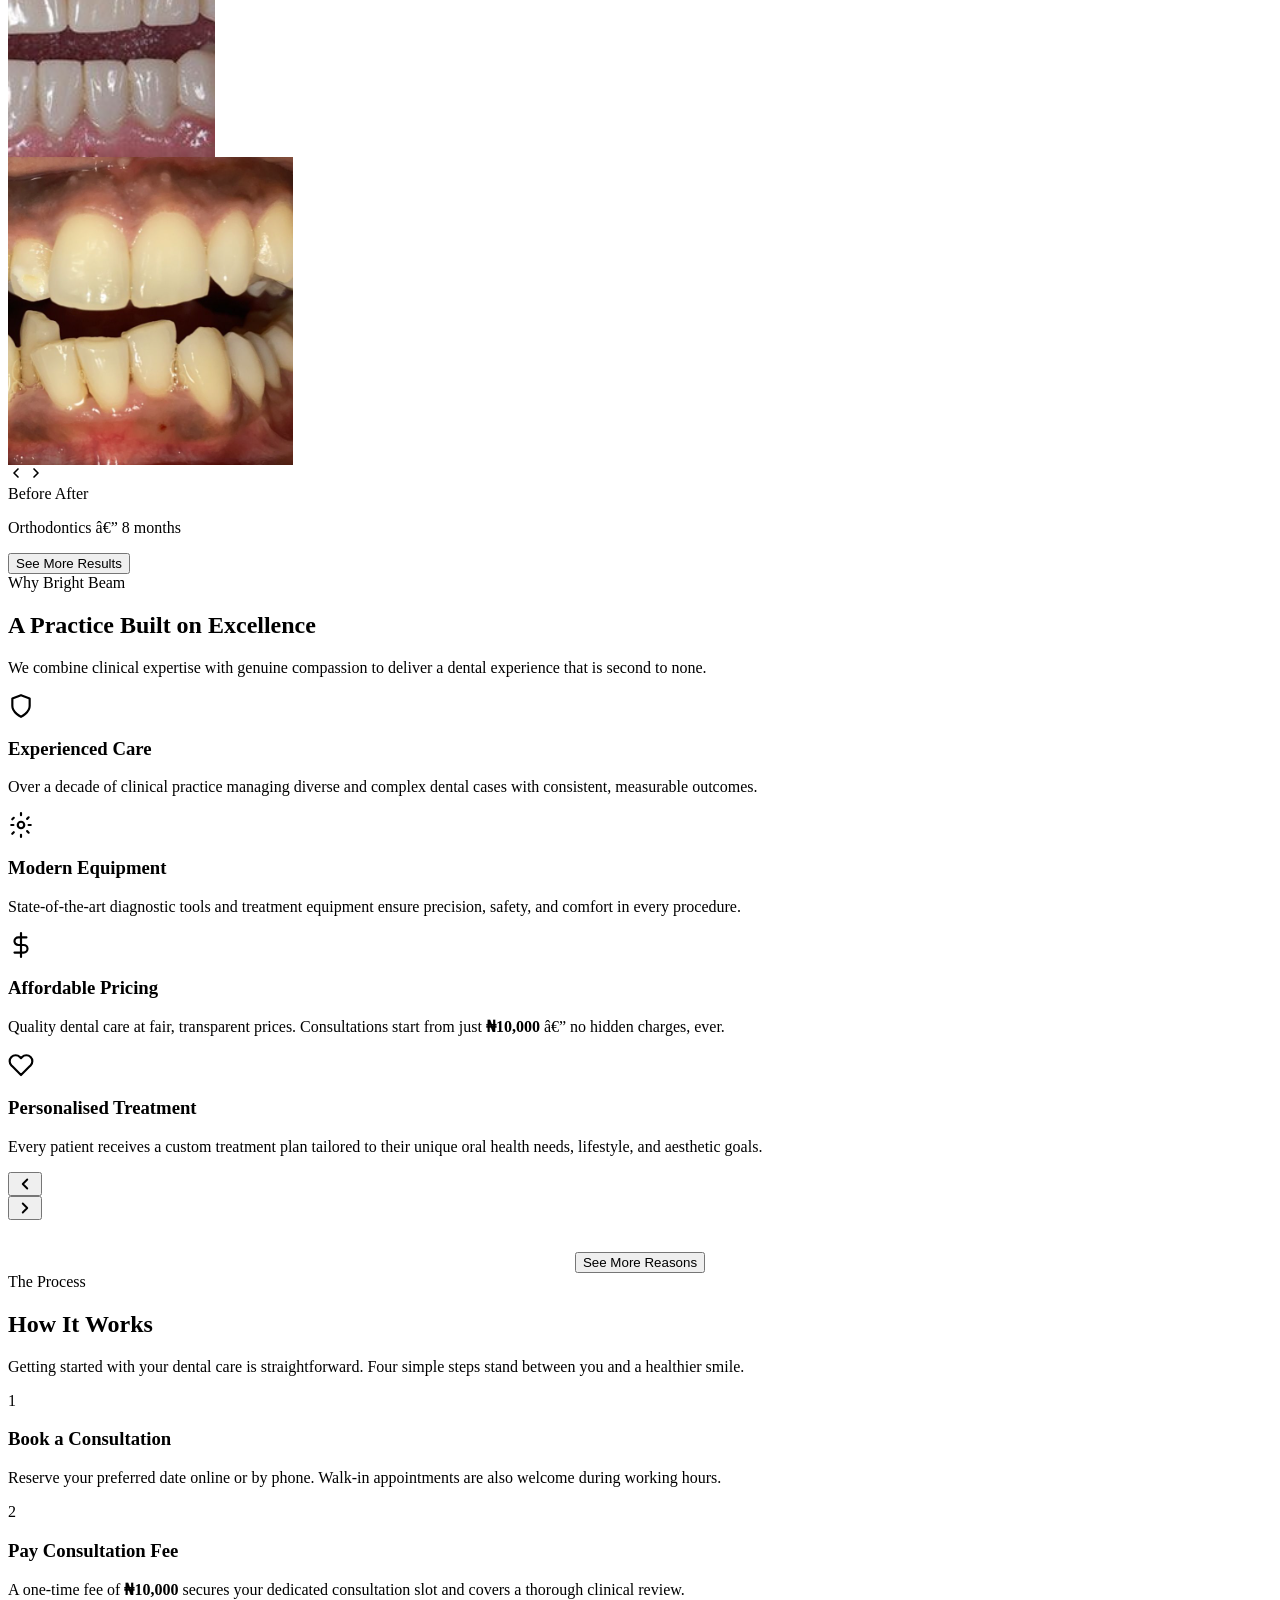
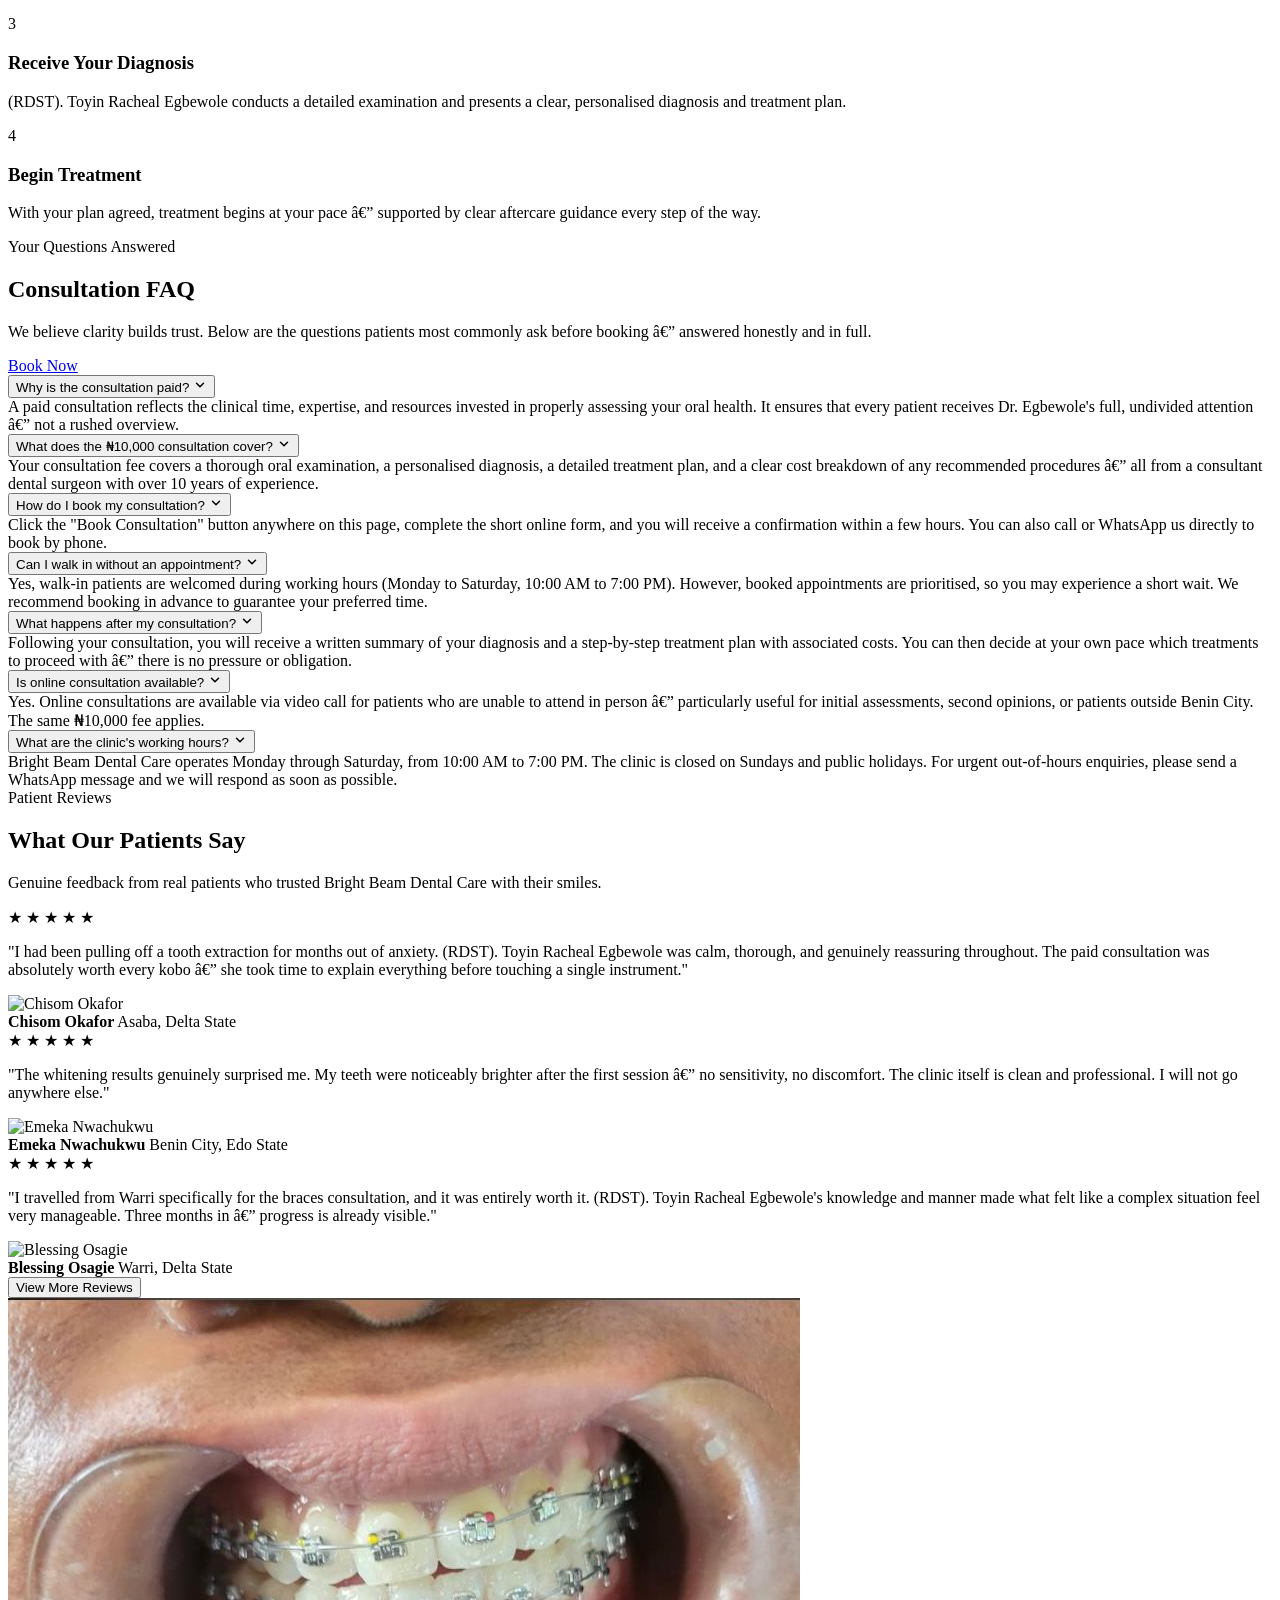
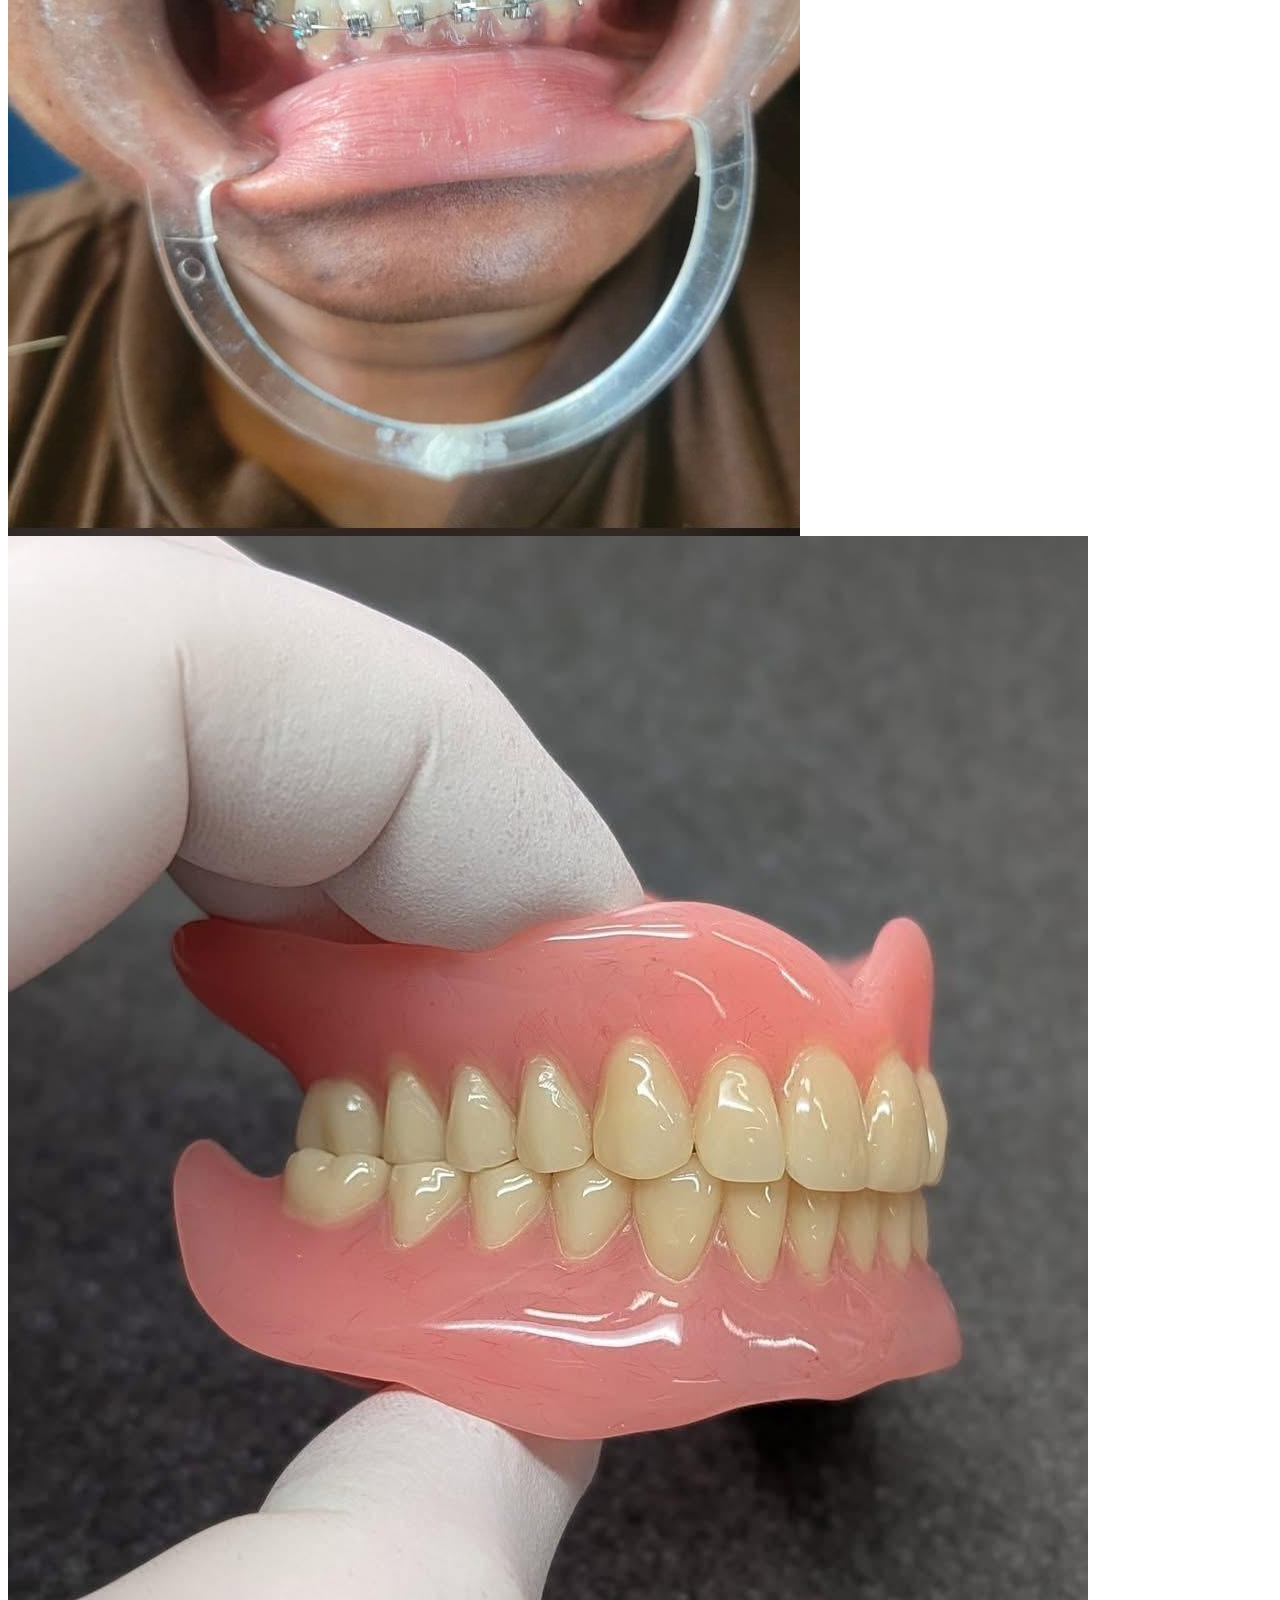
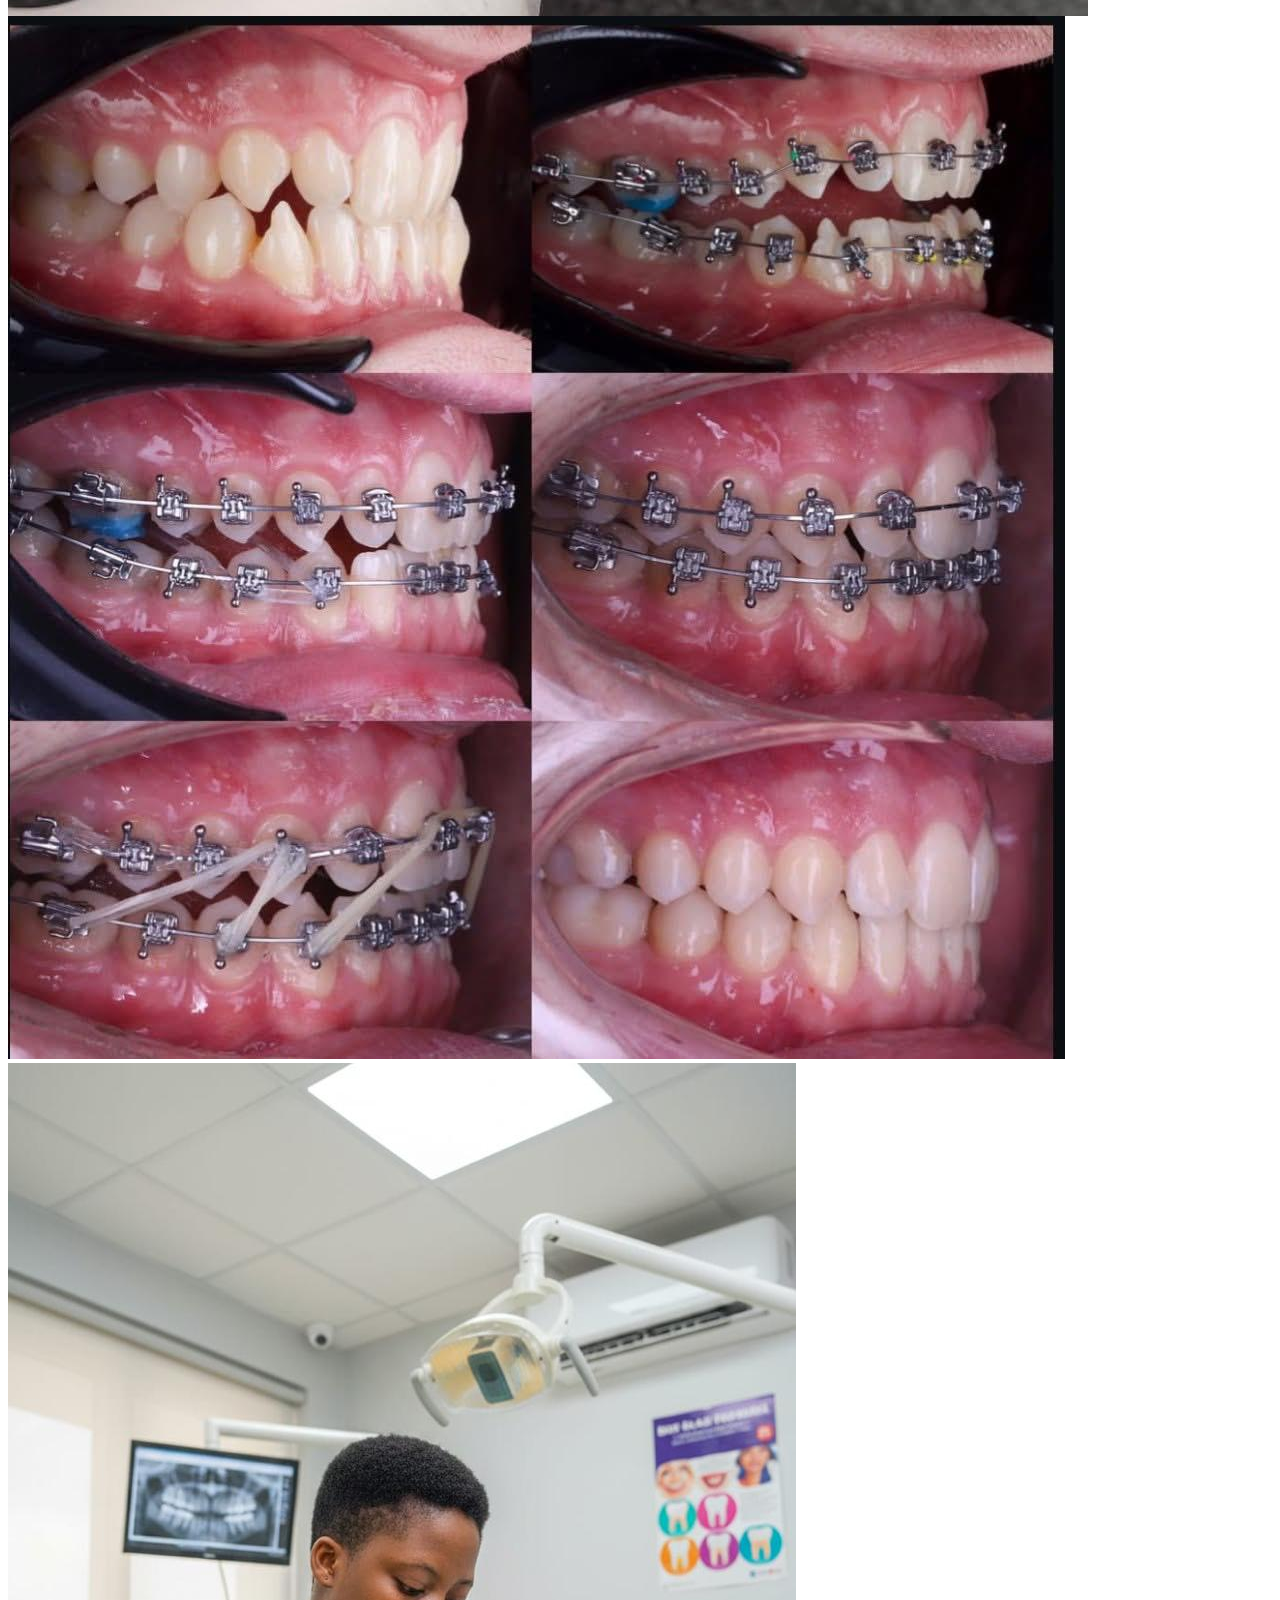
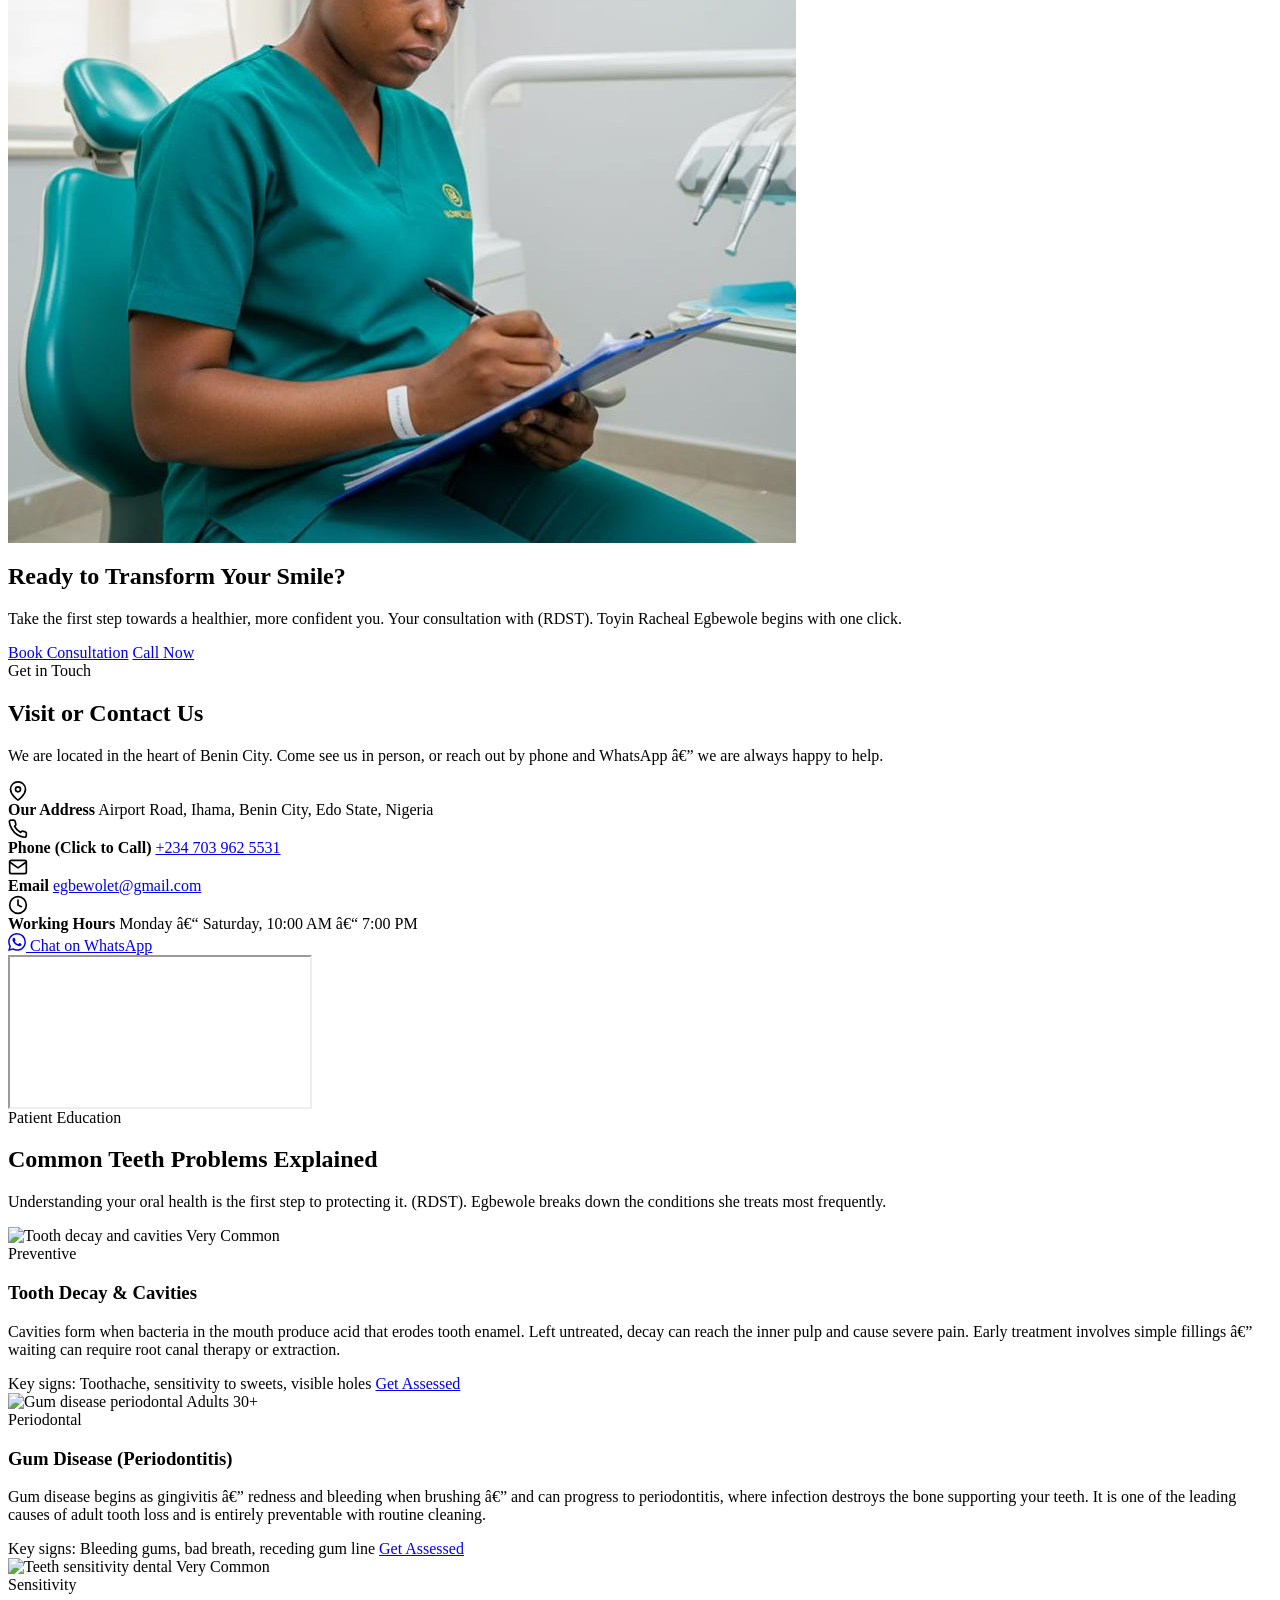
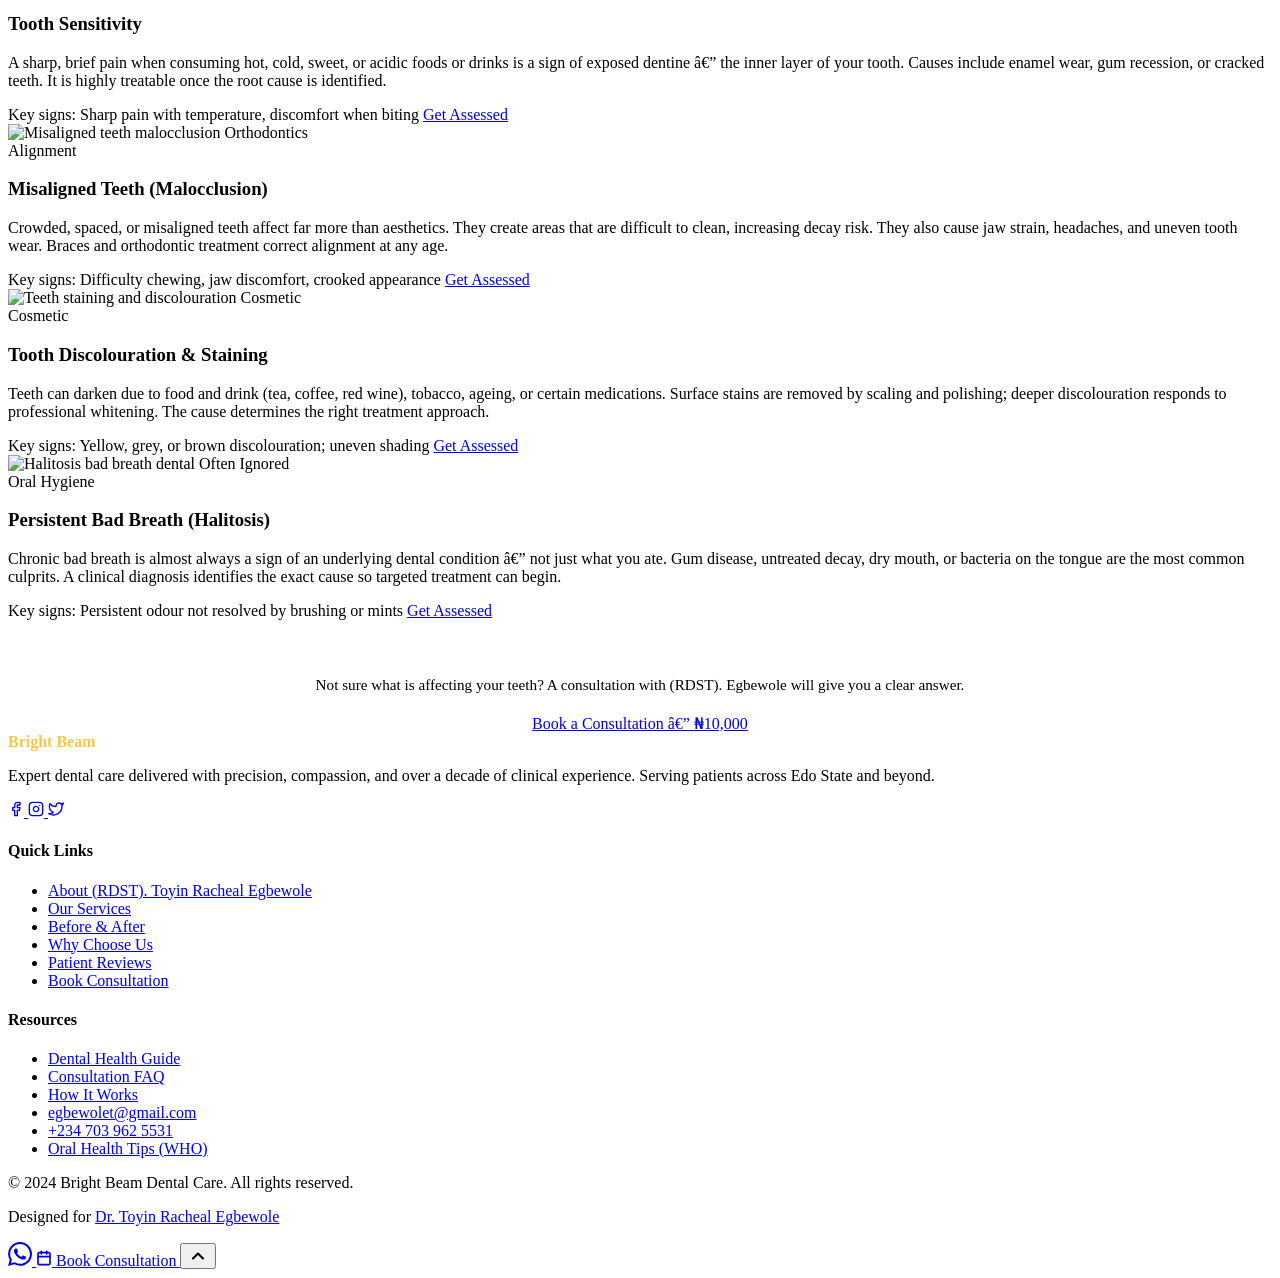
==== commit f69cb1ad: "ch" ====
--- a/index.html
+++ b/index.html
@@ -1,10 +1,10 @@
-<!DOCTYPE html>
+<!-- <!DOCTYPE html>
 <html lang="en">
 <head>
   <meta charset="UTF-8" />
   <meta name="viewport" content="width=device-width, initial-scale=1.0" />
   <meta name="description" content="Bright Beam Dental Care — Professional dental care by Dr. Toyin Racheal Egbewole. Serving Benin City with 10+ years of trusted experience. Book your consultation today." />
-  <title>Bright Beam Dental Care | Dr. Toyin Racheal Egbewole — Benin City</title>
+  <title>Bright Beam Dental Care | Dr. Toyin Racheal Egbewole — Benin City</title> -->
 
   <!-- Fonts -->
   <link rel="preconnect" href="https://fonts.googleapis.com" />
@@ -15,9 +15,9 @@
   <script src="https://cdnjs.cloudflare.com/ajax/libs/feather-icons/4.29.1/feather.min.js" defer></script>
 
   <!-- Stylesheet -->
-  <link rel="stylesheet" href="style.css">
+  <!-- <link rel="stylesheet" href="style.css">
 </head>
-<body>
+<body> -->
 
   <!-- ══════════════════════════════════
        NAVIGATION
@@ -1123,7 +1123,7 @@
 
 
   <!-- Scripts -->
-  <script src="script.js"></script>
+  <!-- <script src="script.js"></script> -->
 
 </body>
 </html>
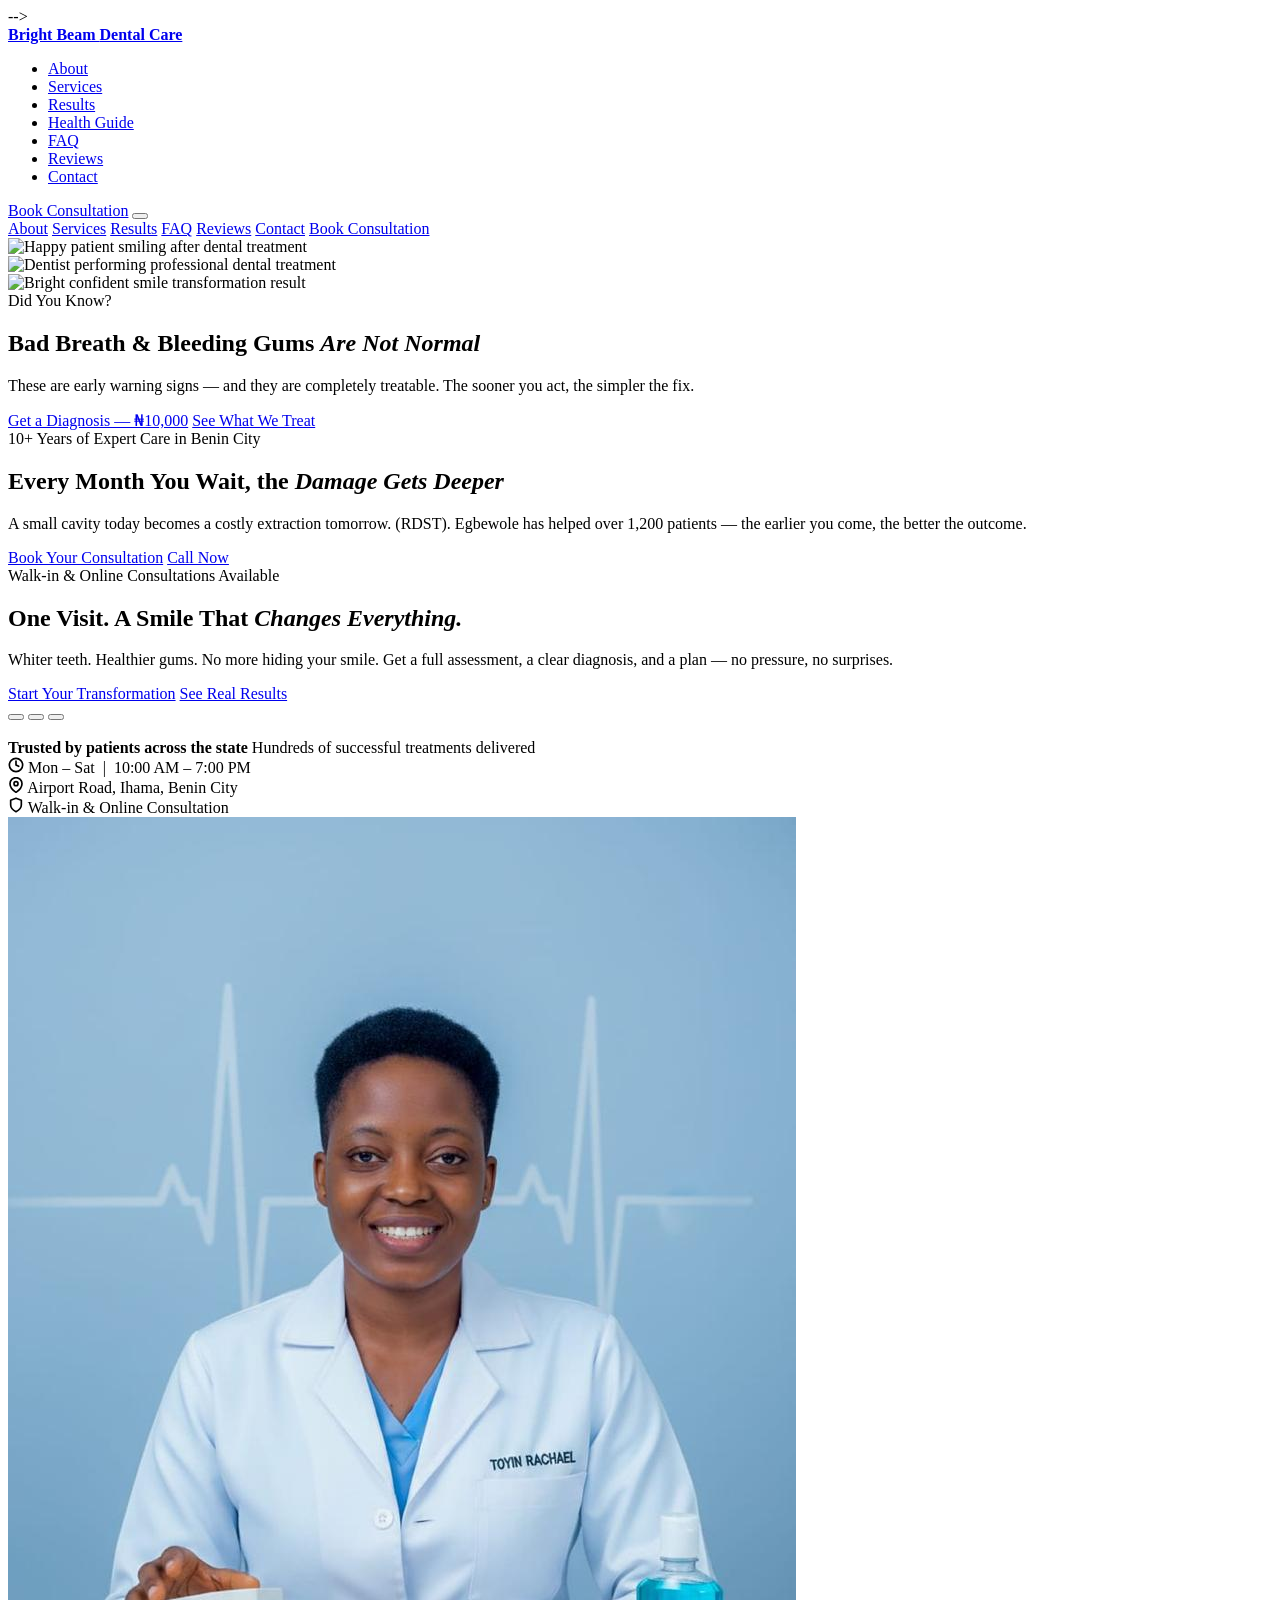
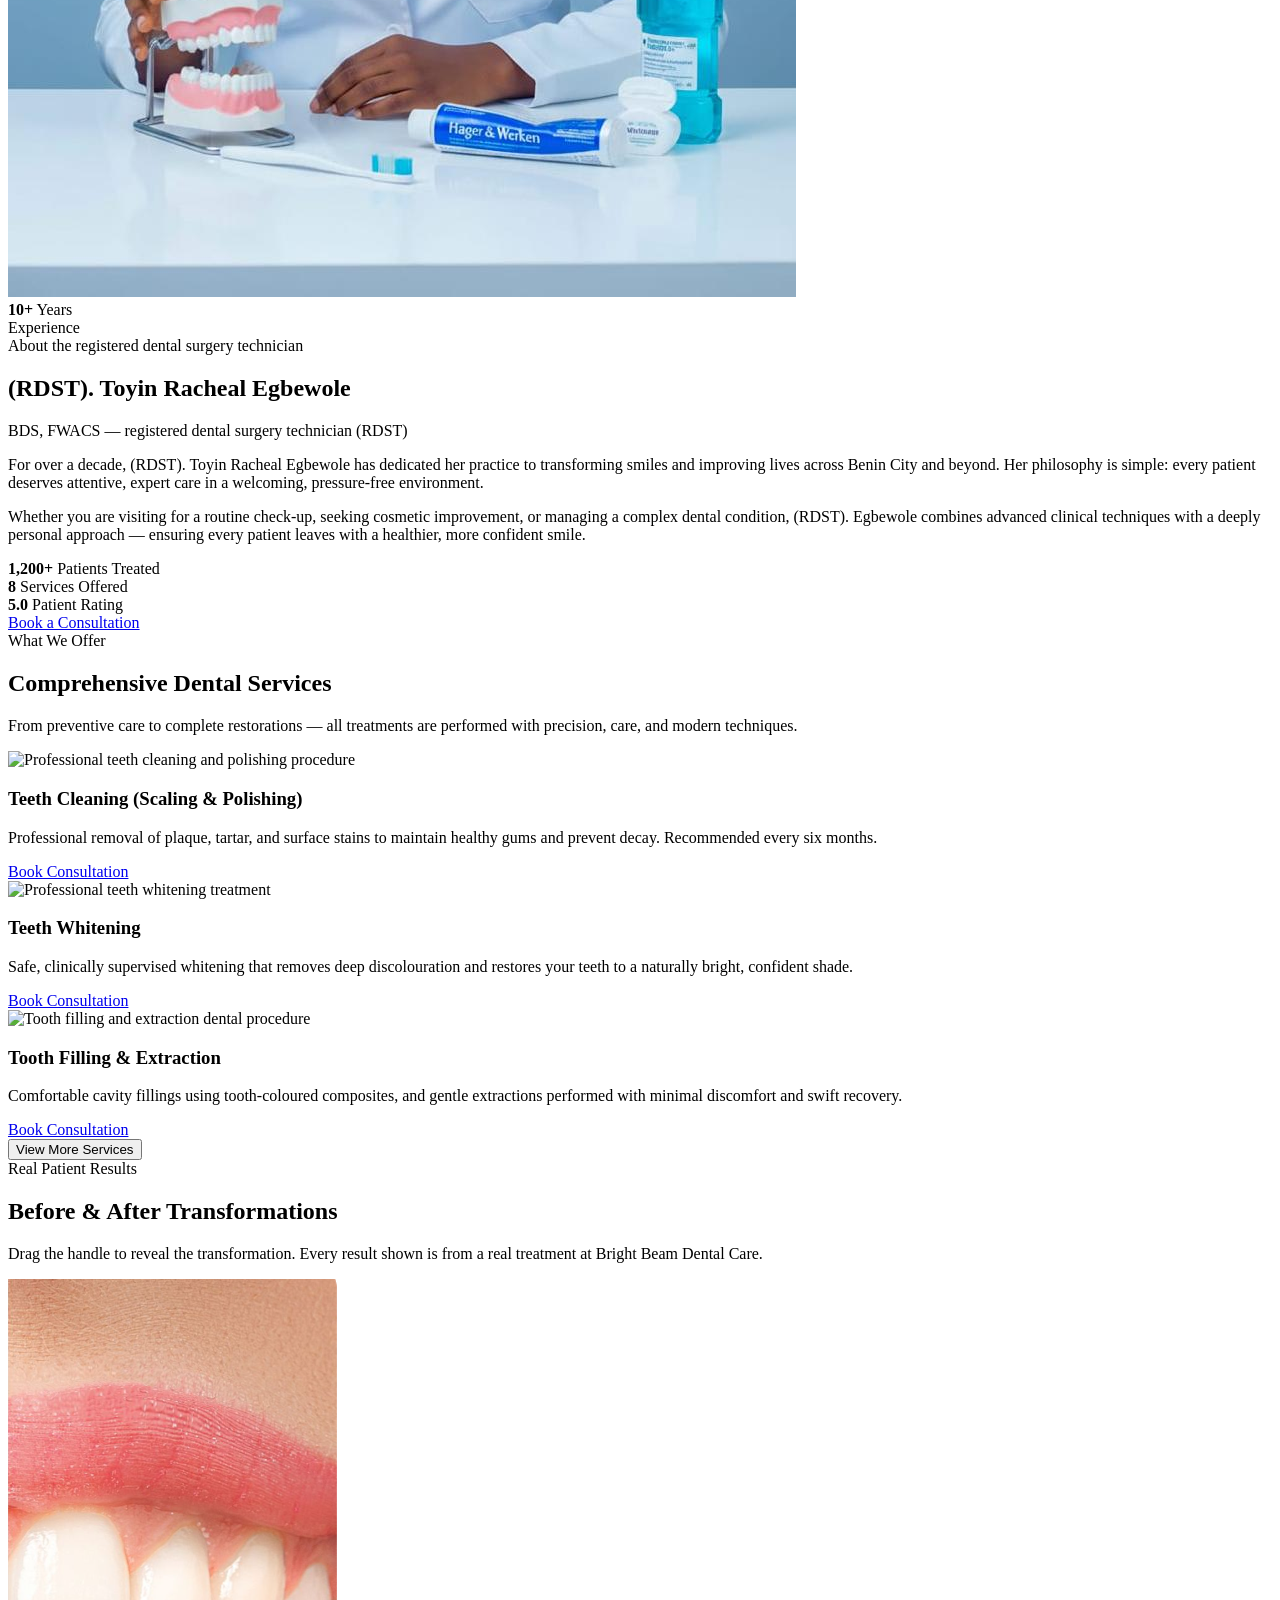
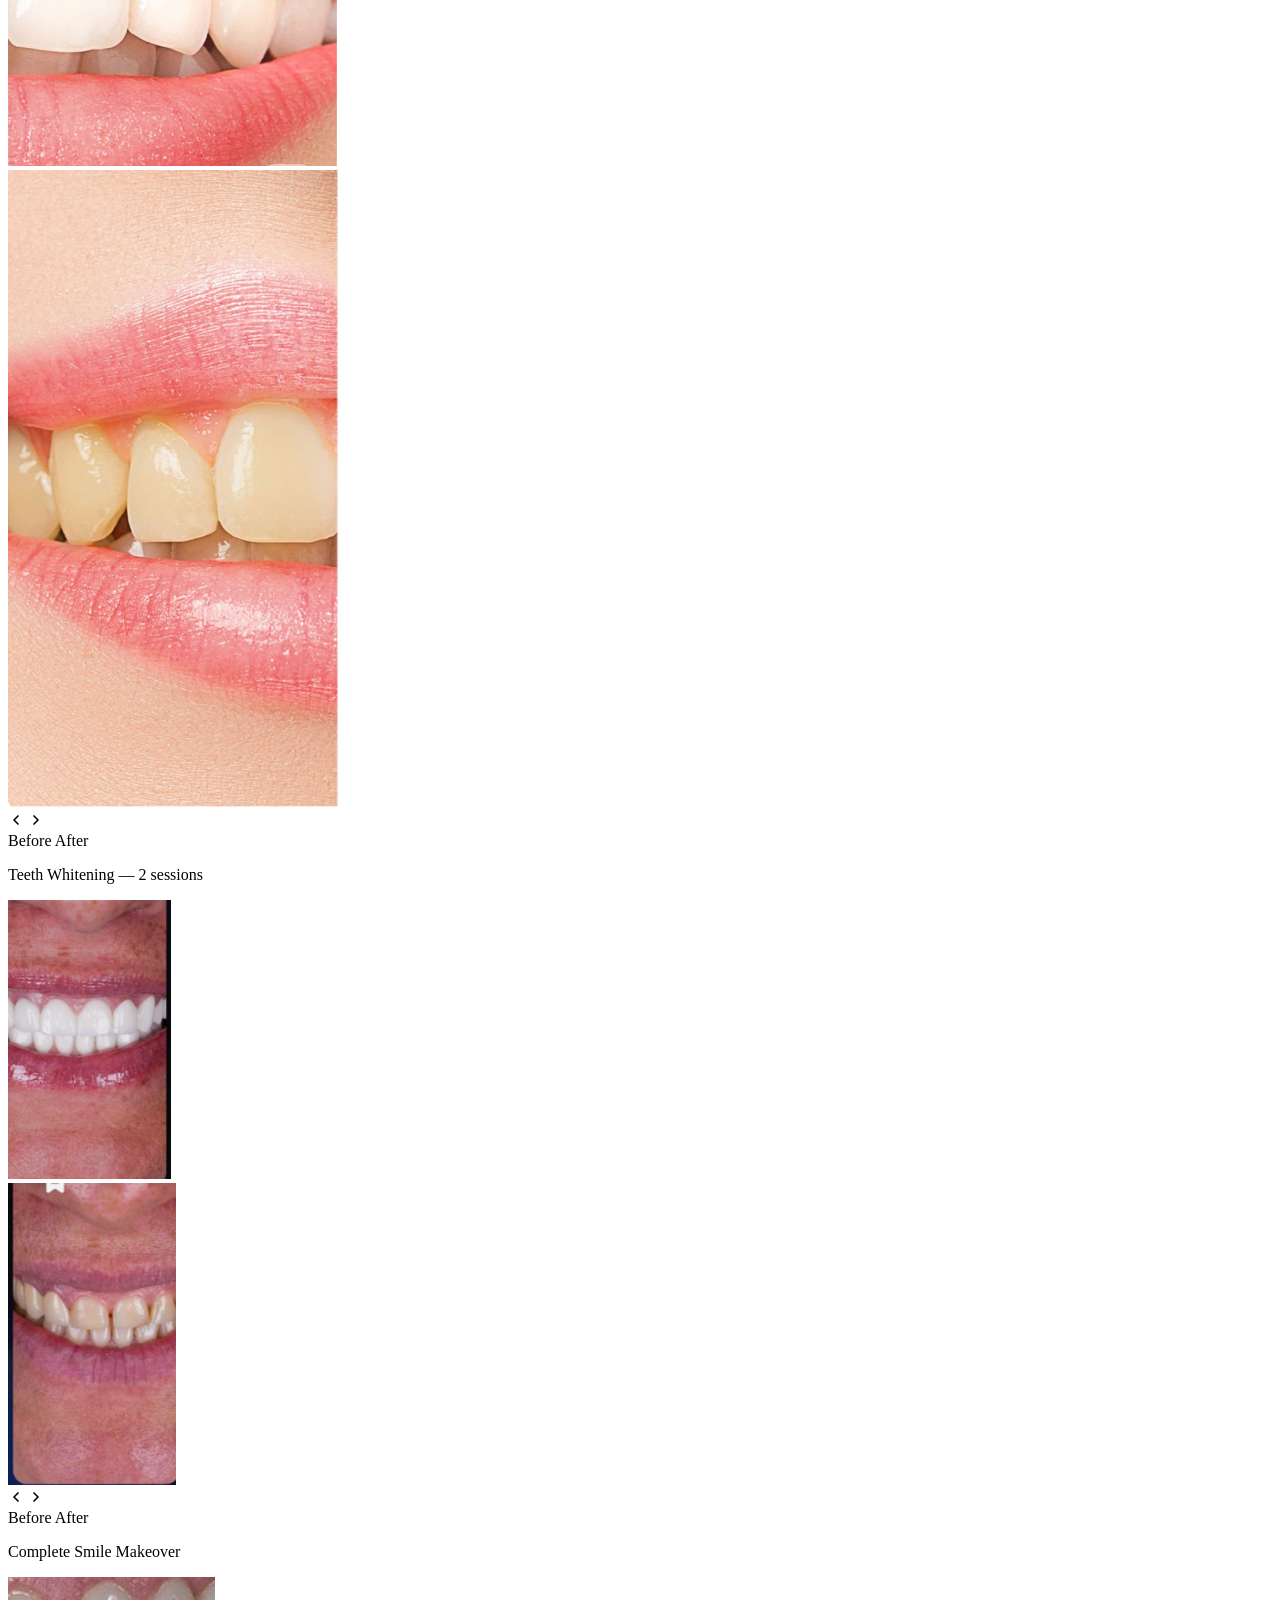
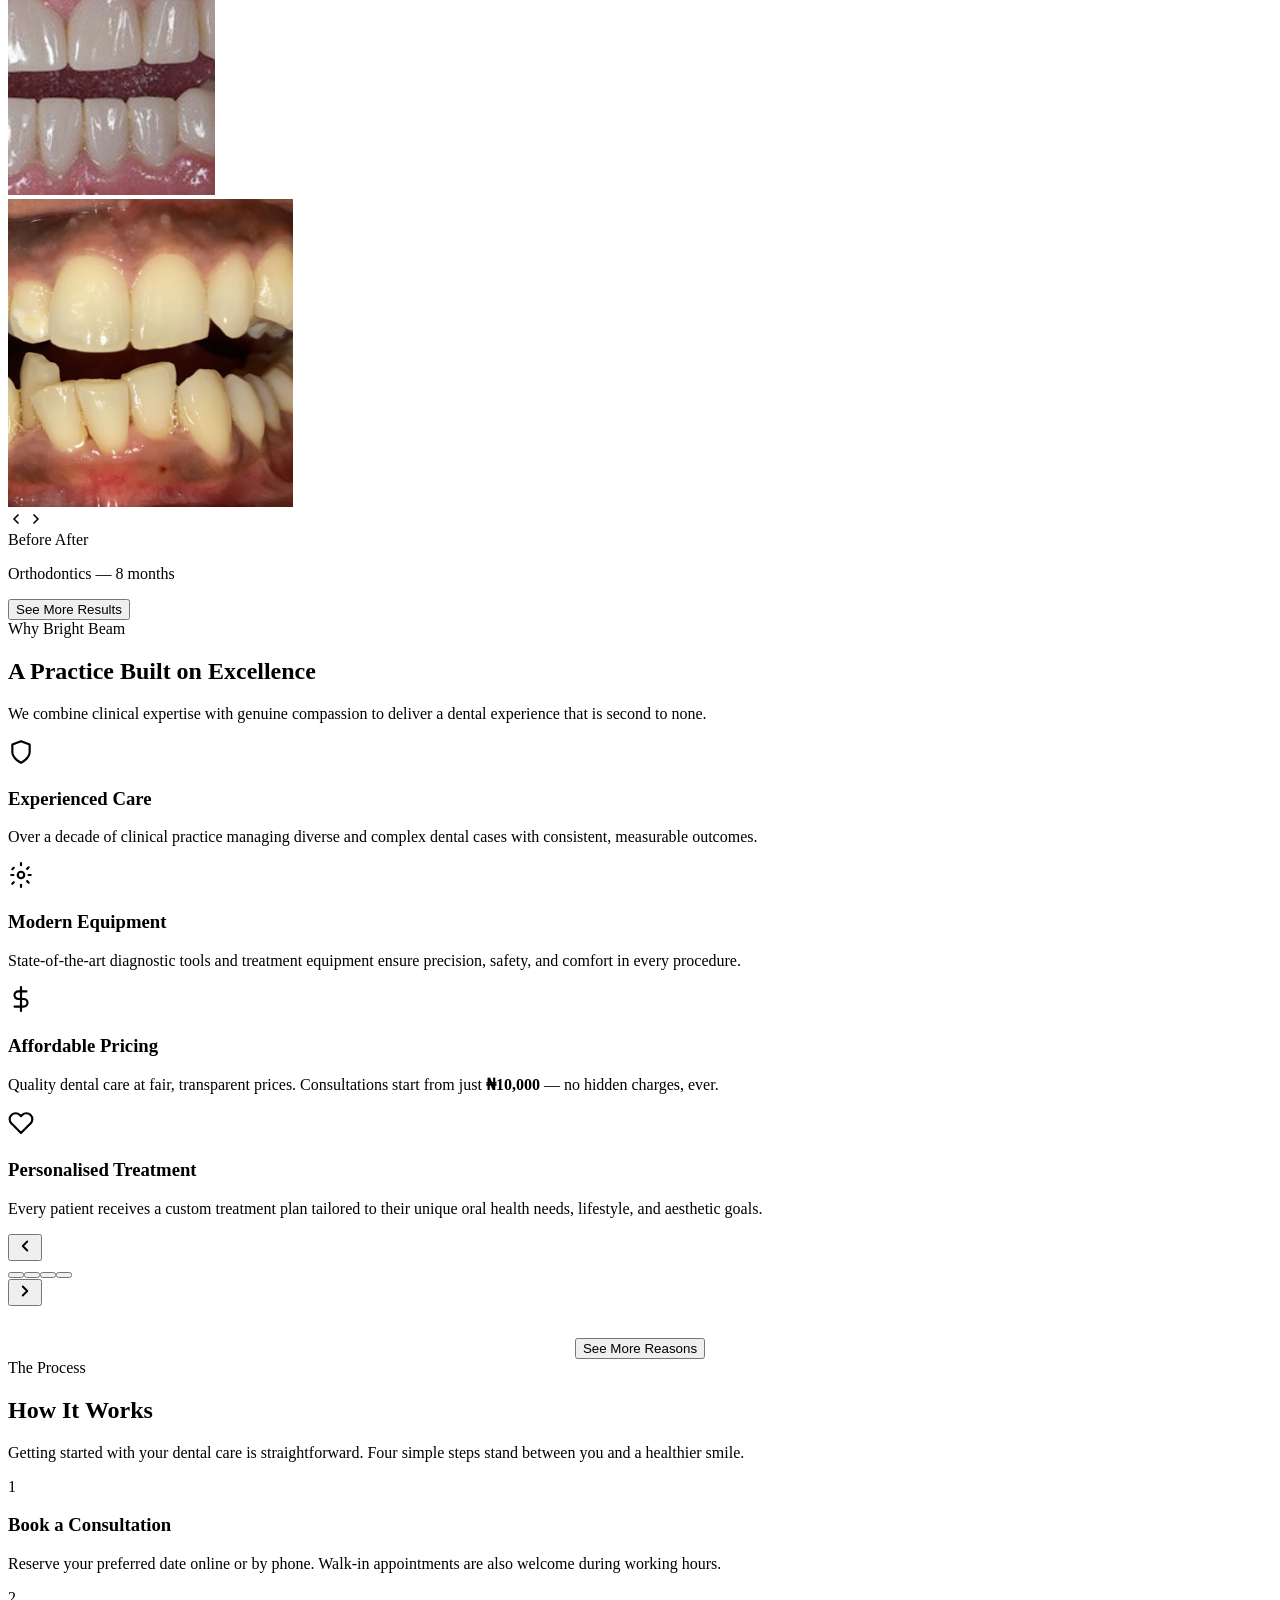
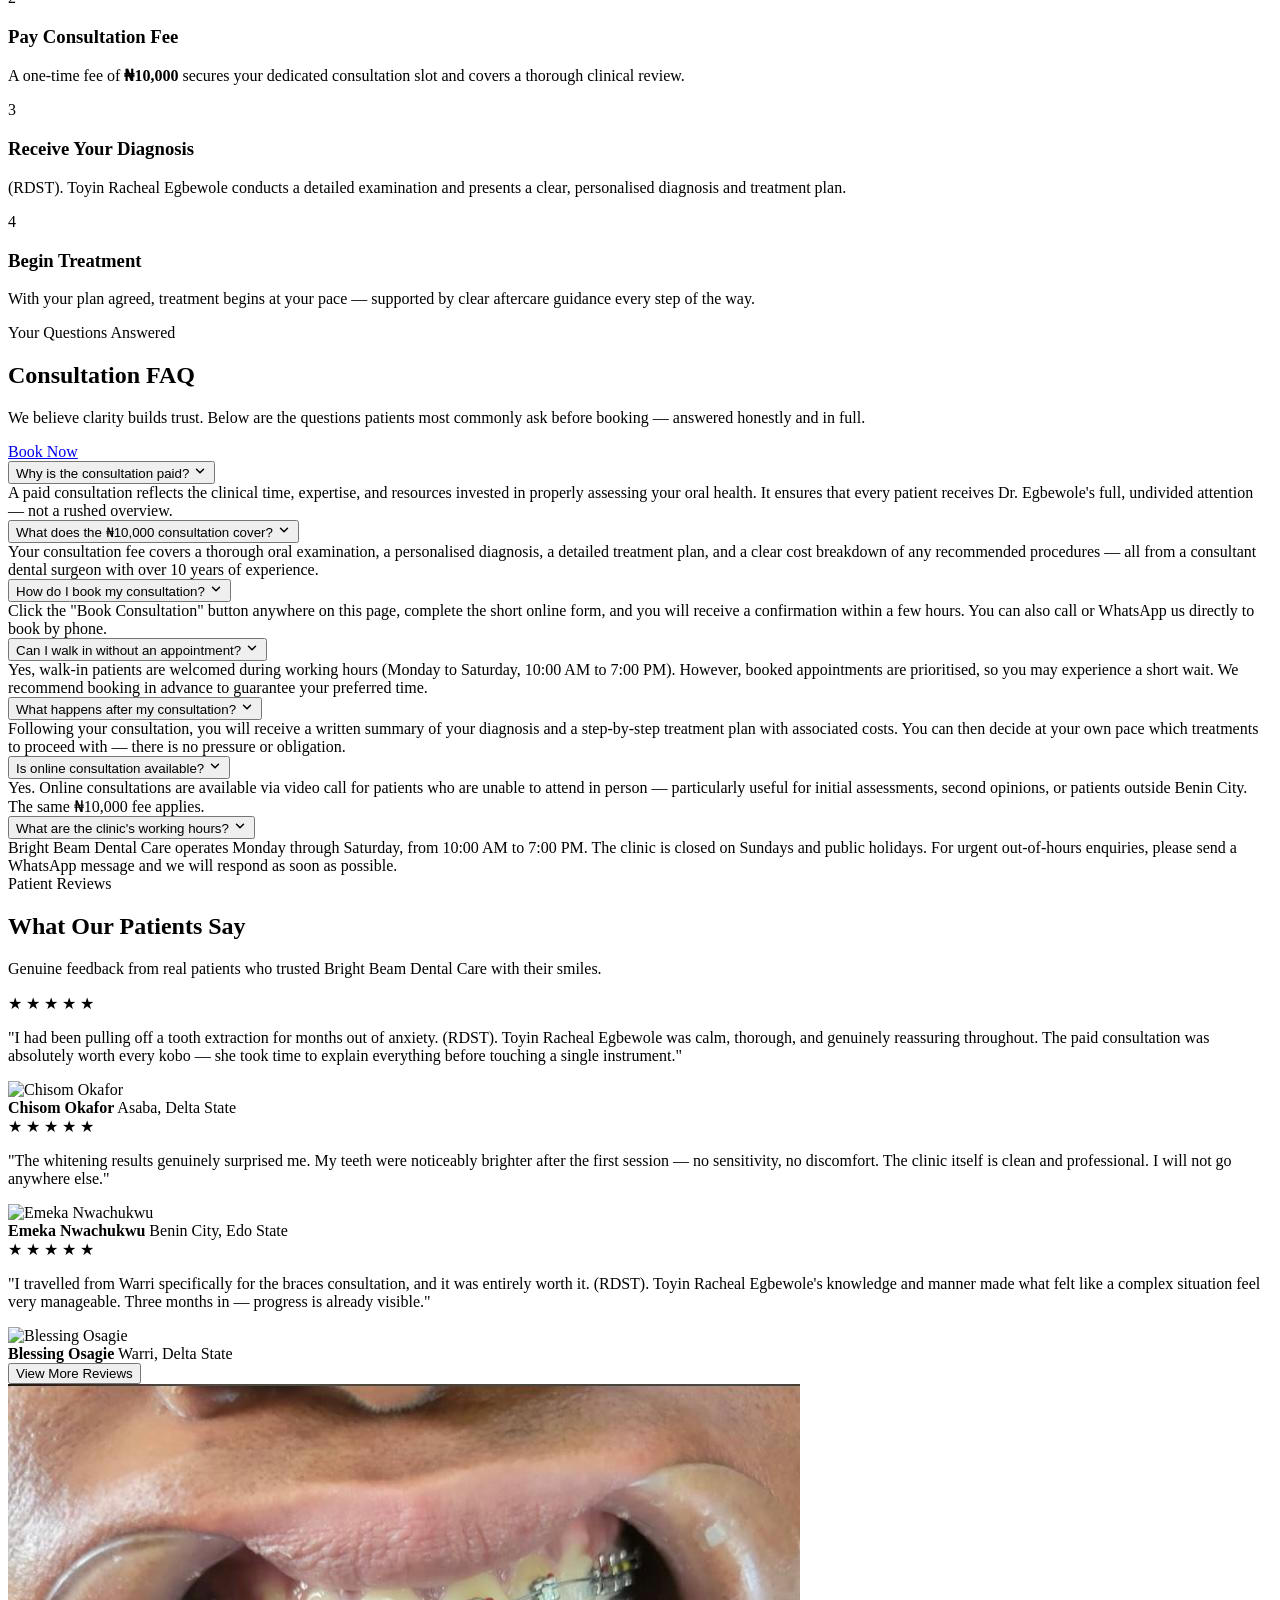
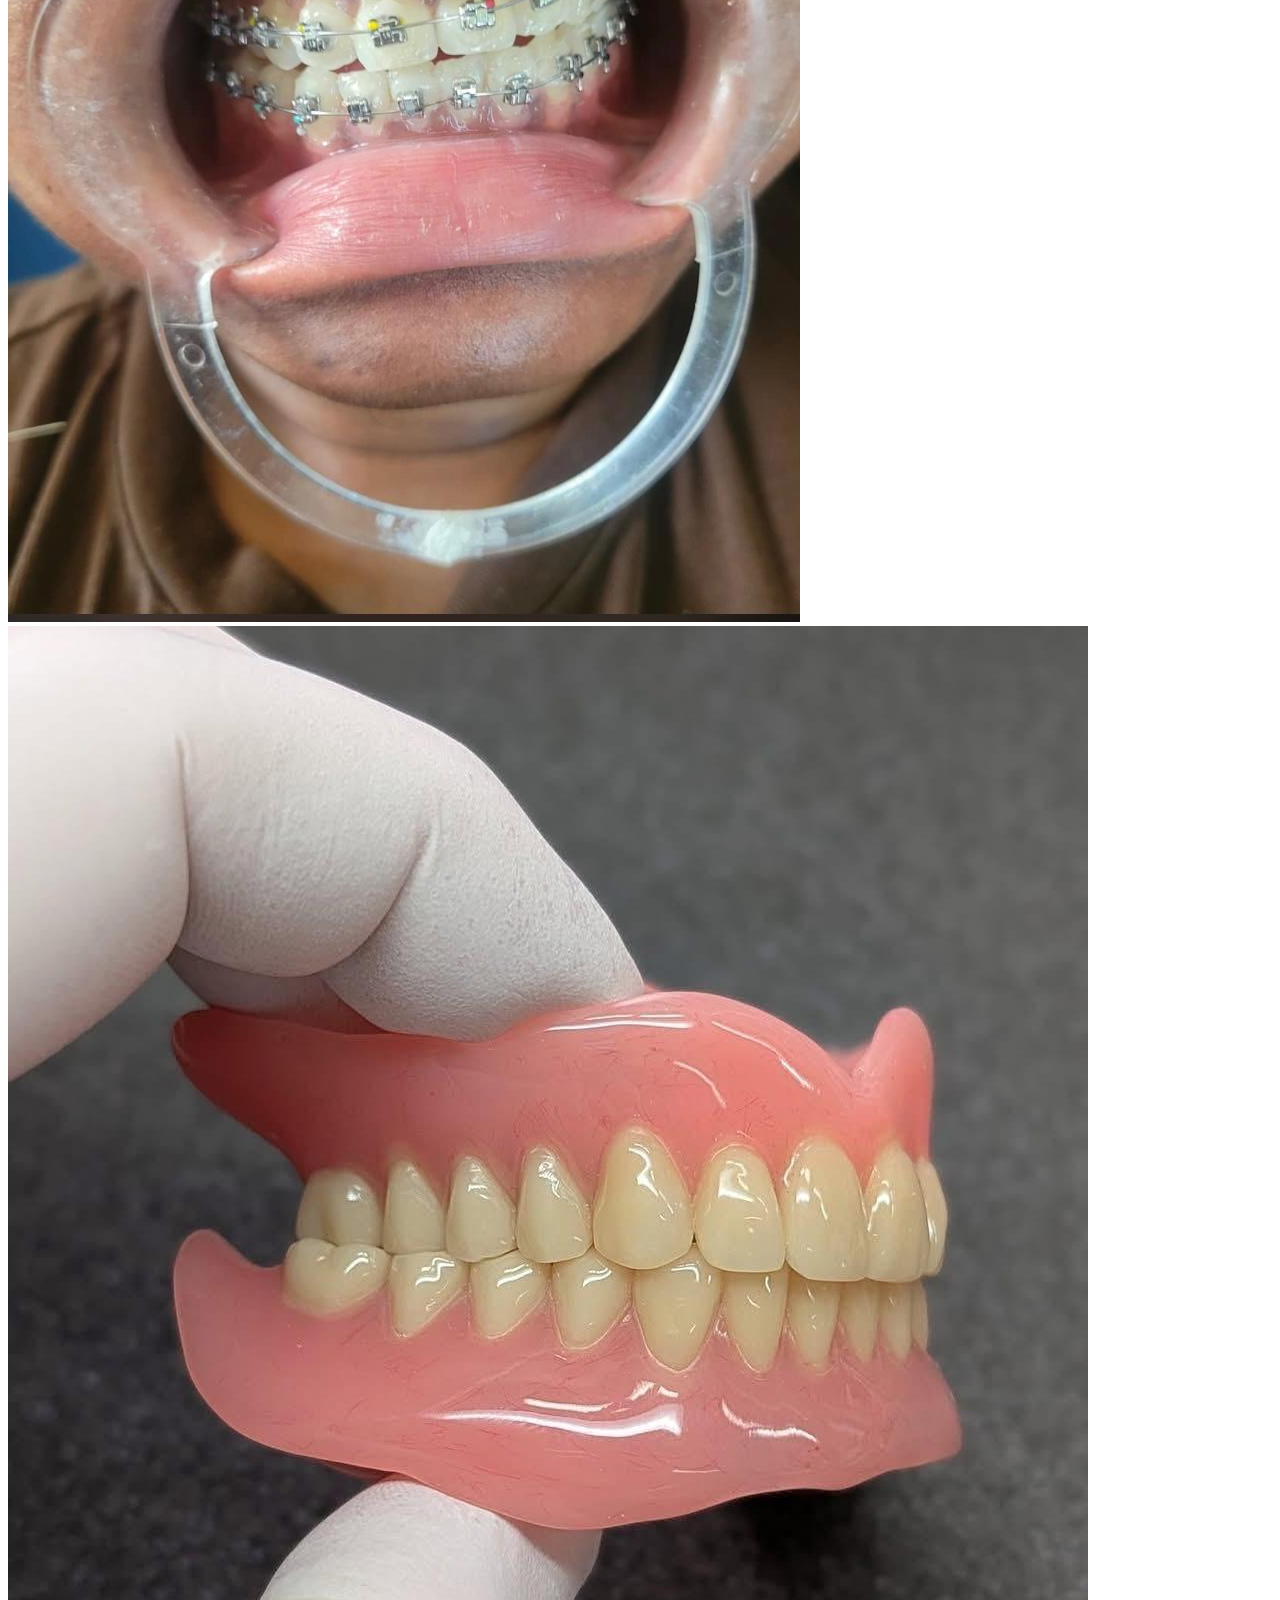
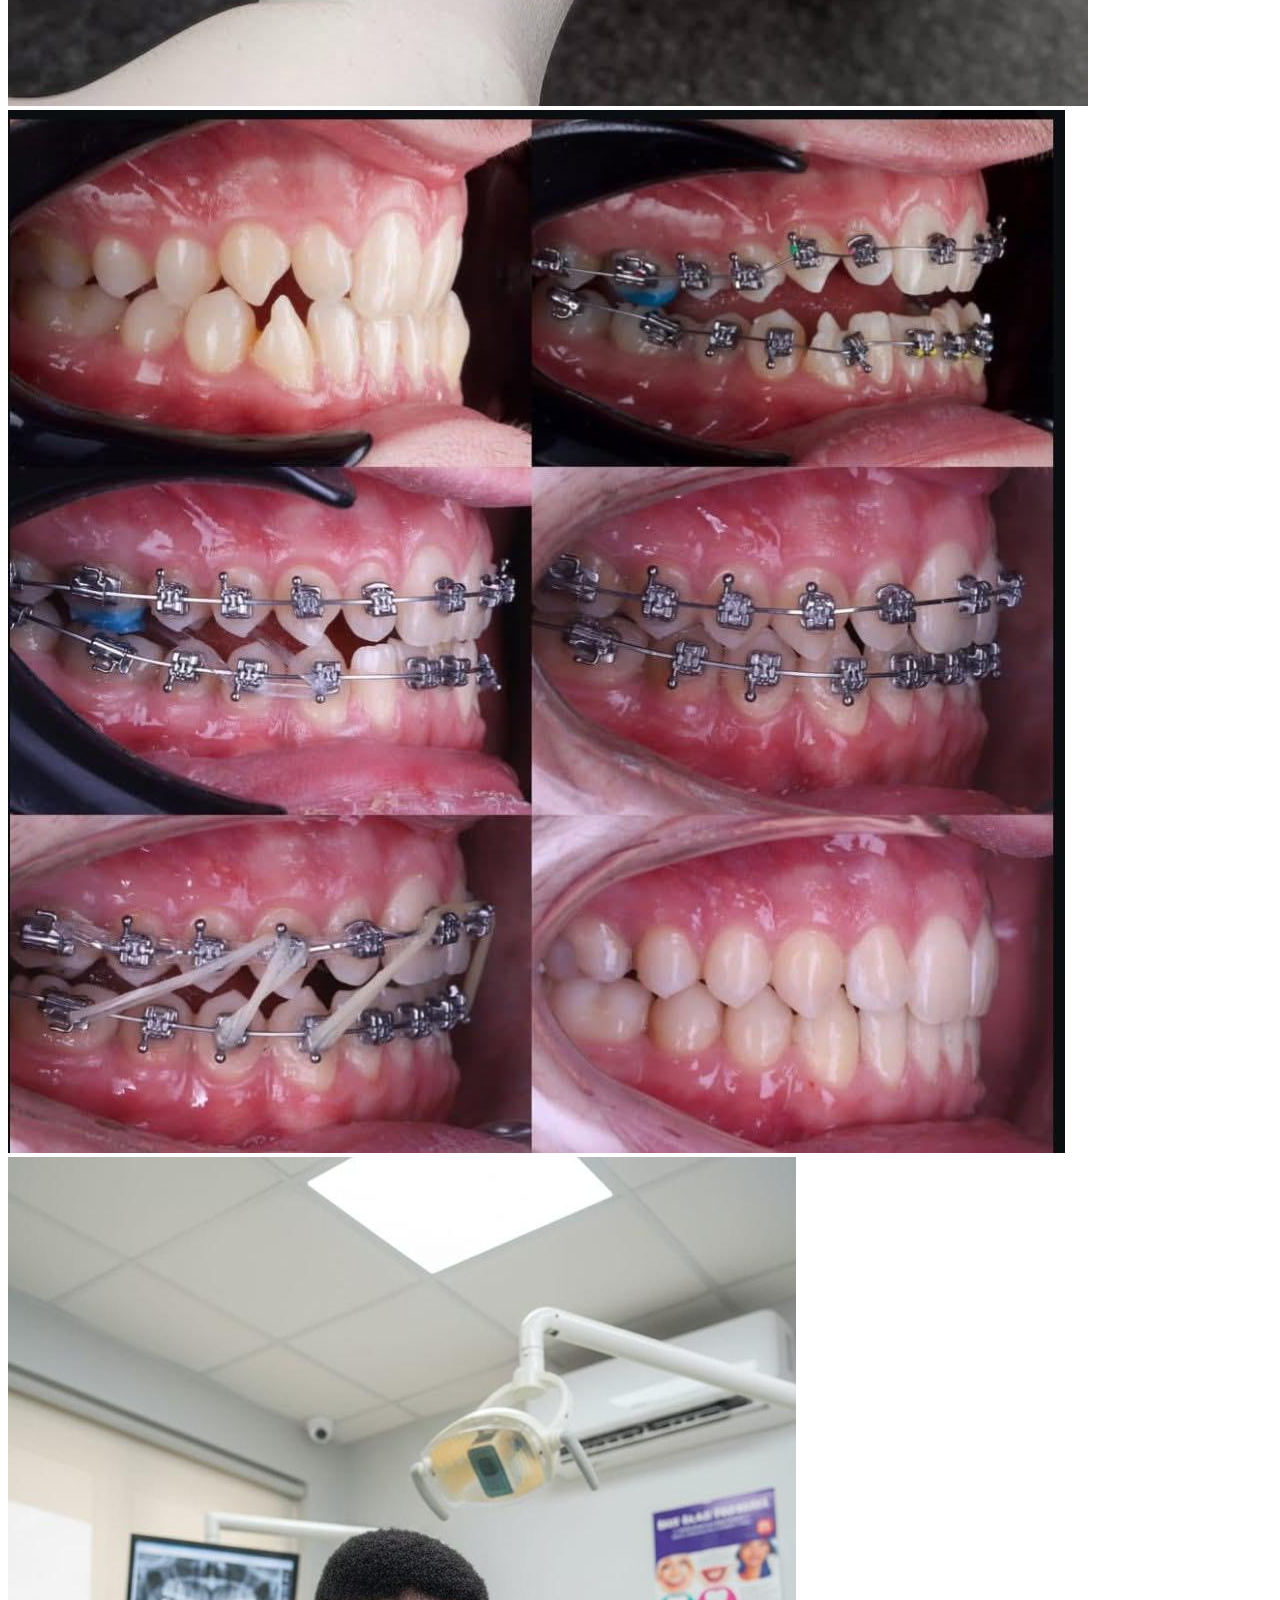
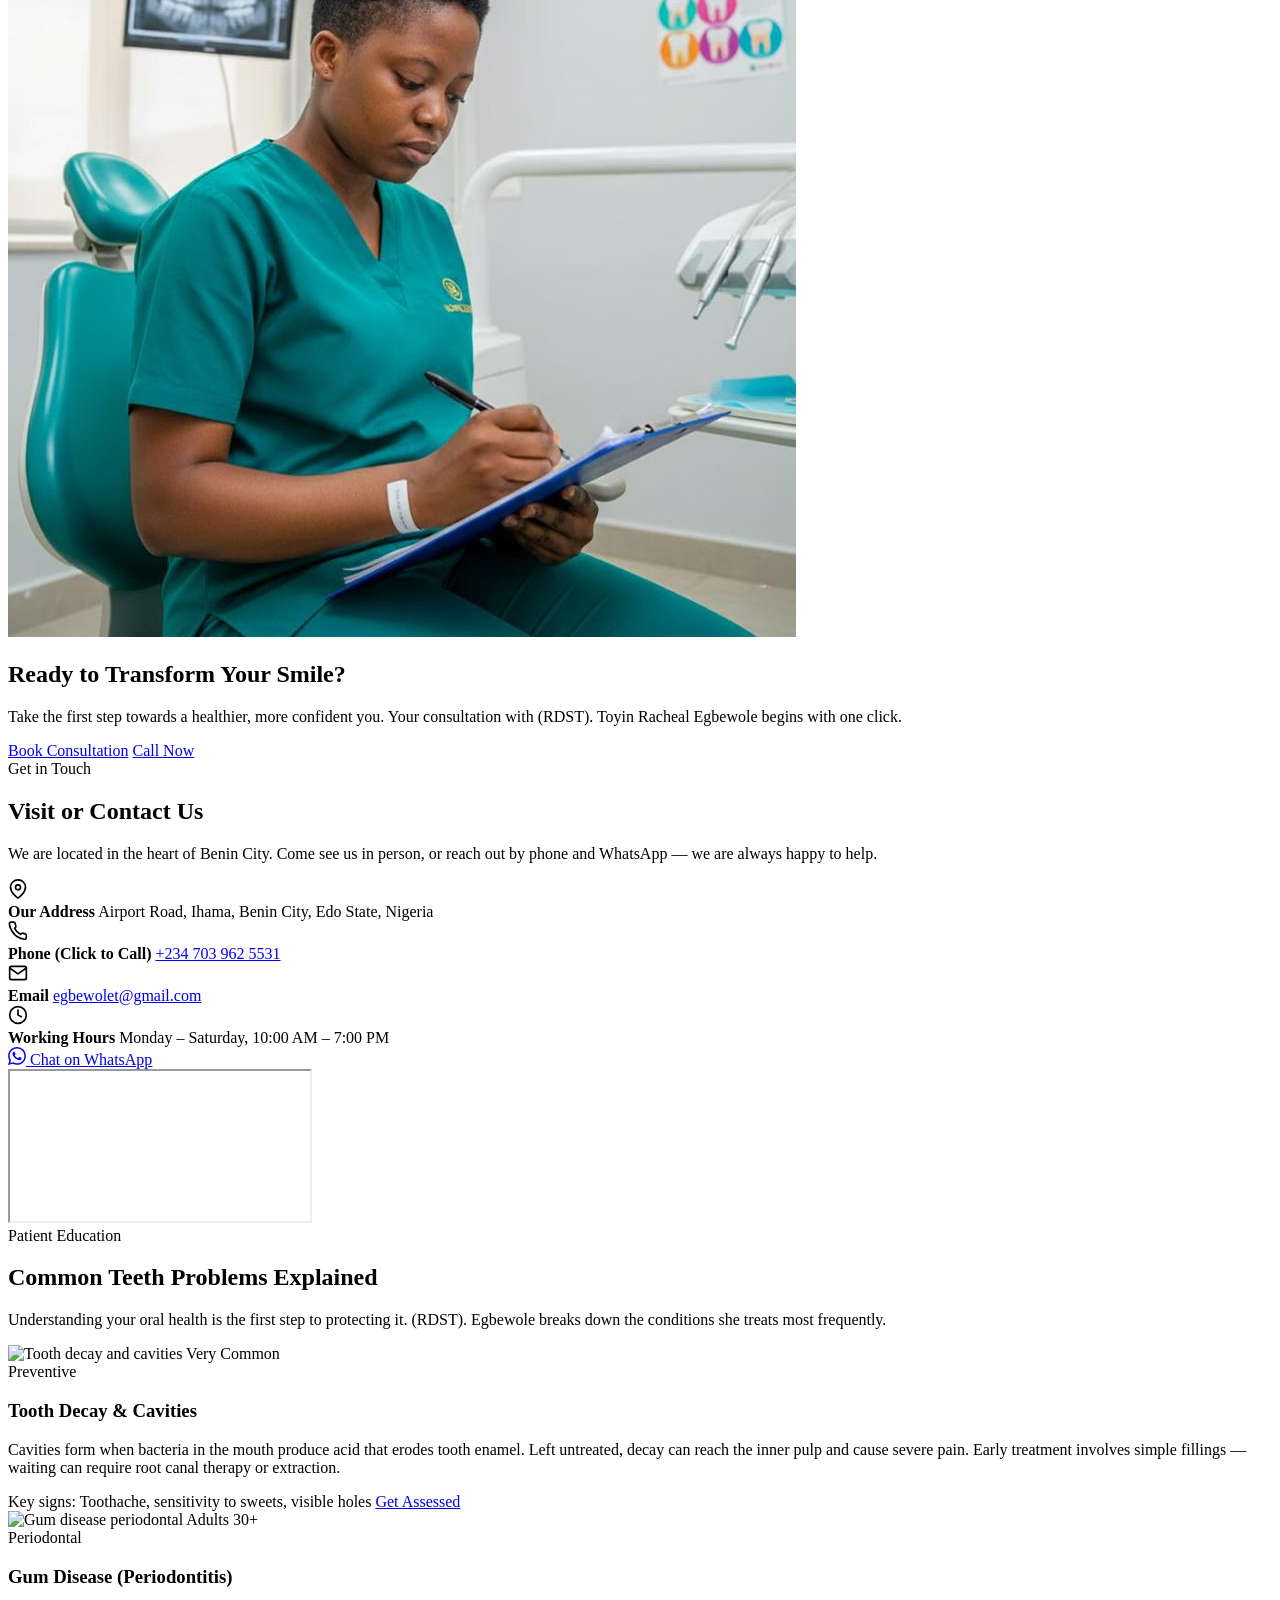
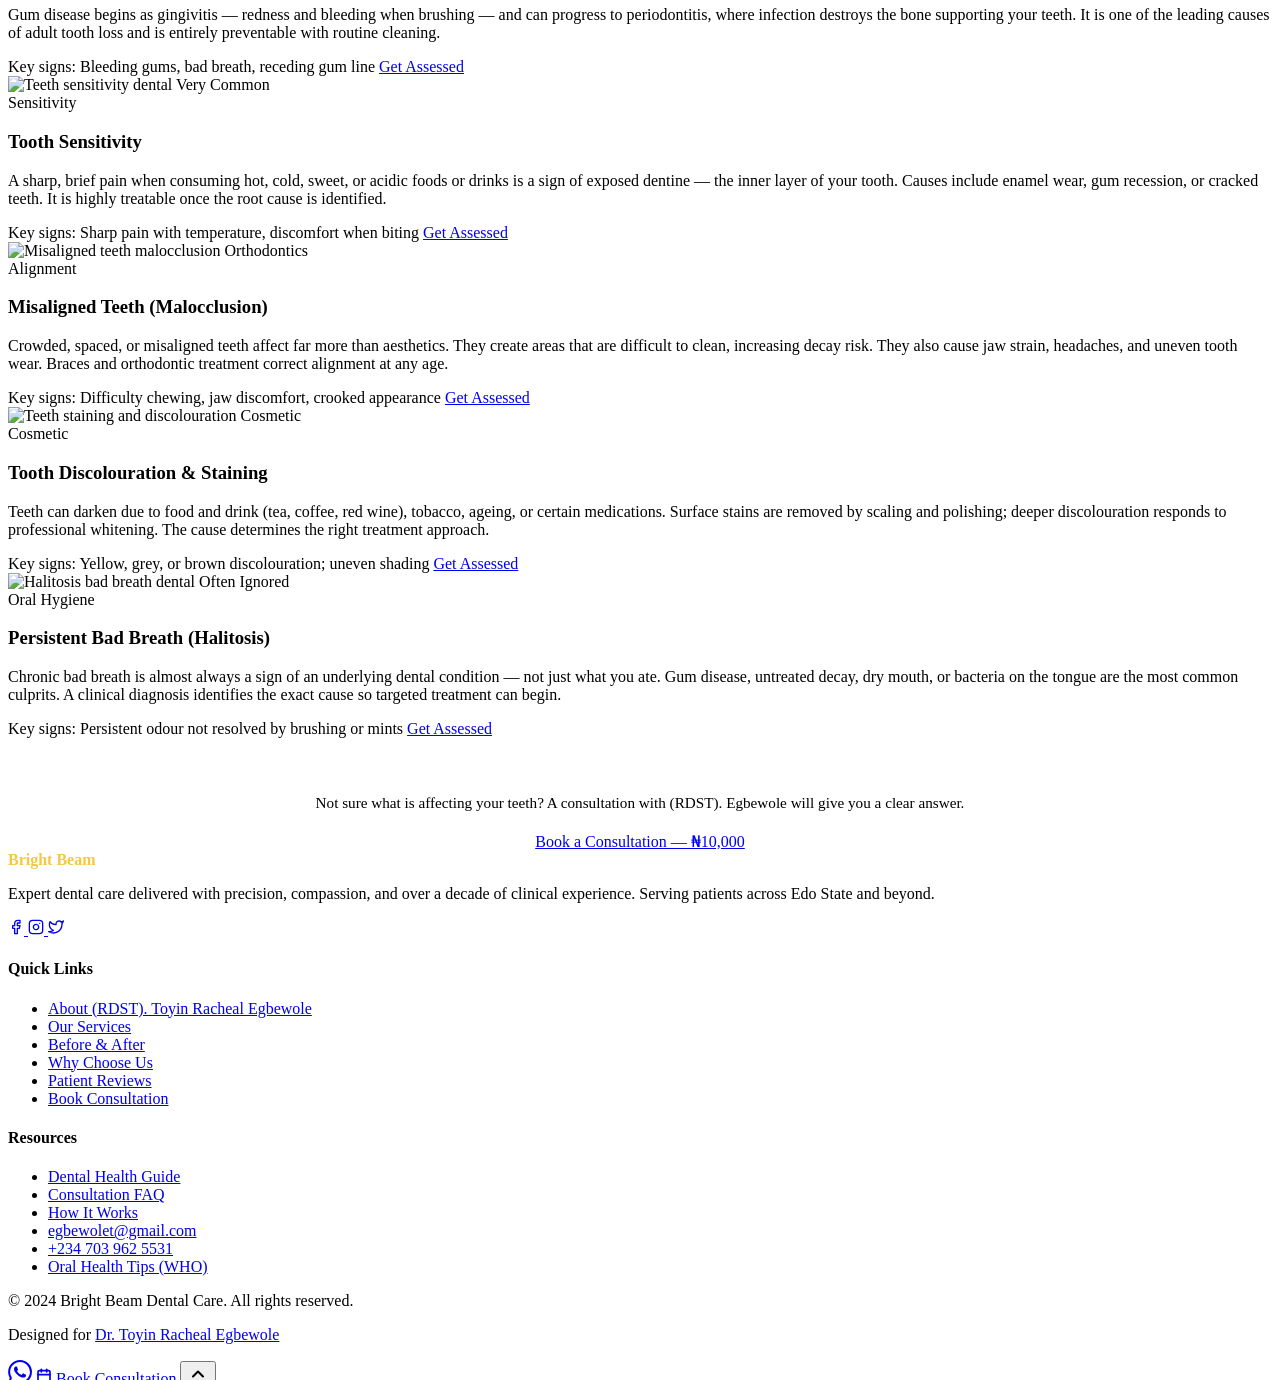
==== commit e080a1d0: "vv" ====
--- a/index.html
+++ b/index.html
@@ -1,4 +1,4 @@
-<!-- <!DOCTYPE html>
+<!DOCTYPE html>
 <html lang="en">
 <head>
   <meta charset="UTF-8" />
@@ -17,9 +17,9 @@
   <!-- Stylesheet -->
   <!-- <link rel="stylesheet" href="style.css">
 </head>
-<body> -->
-
-  <!-- ══════════════════════════════════
+<body> 
+
+   ══════════════════════════════════
        NAVIGATION
   ══════════════════════════════════ -->
   <nav id="navbar" aria-label="Main navigation">
@@ -1123,7 +1123,7 @@
 
 
   <!-- Scripts -->
-  <!-- <script src="script.js"></script> -->
+  <script src="script.js"></script> 
 
 </body>
 </html>
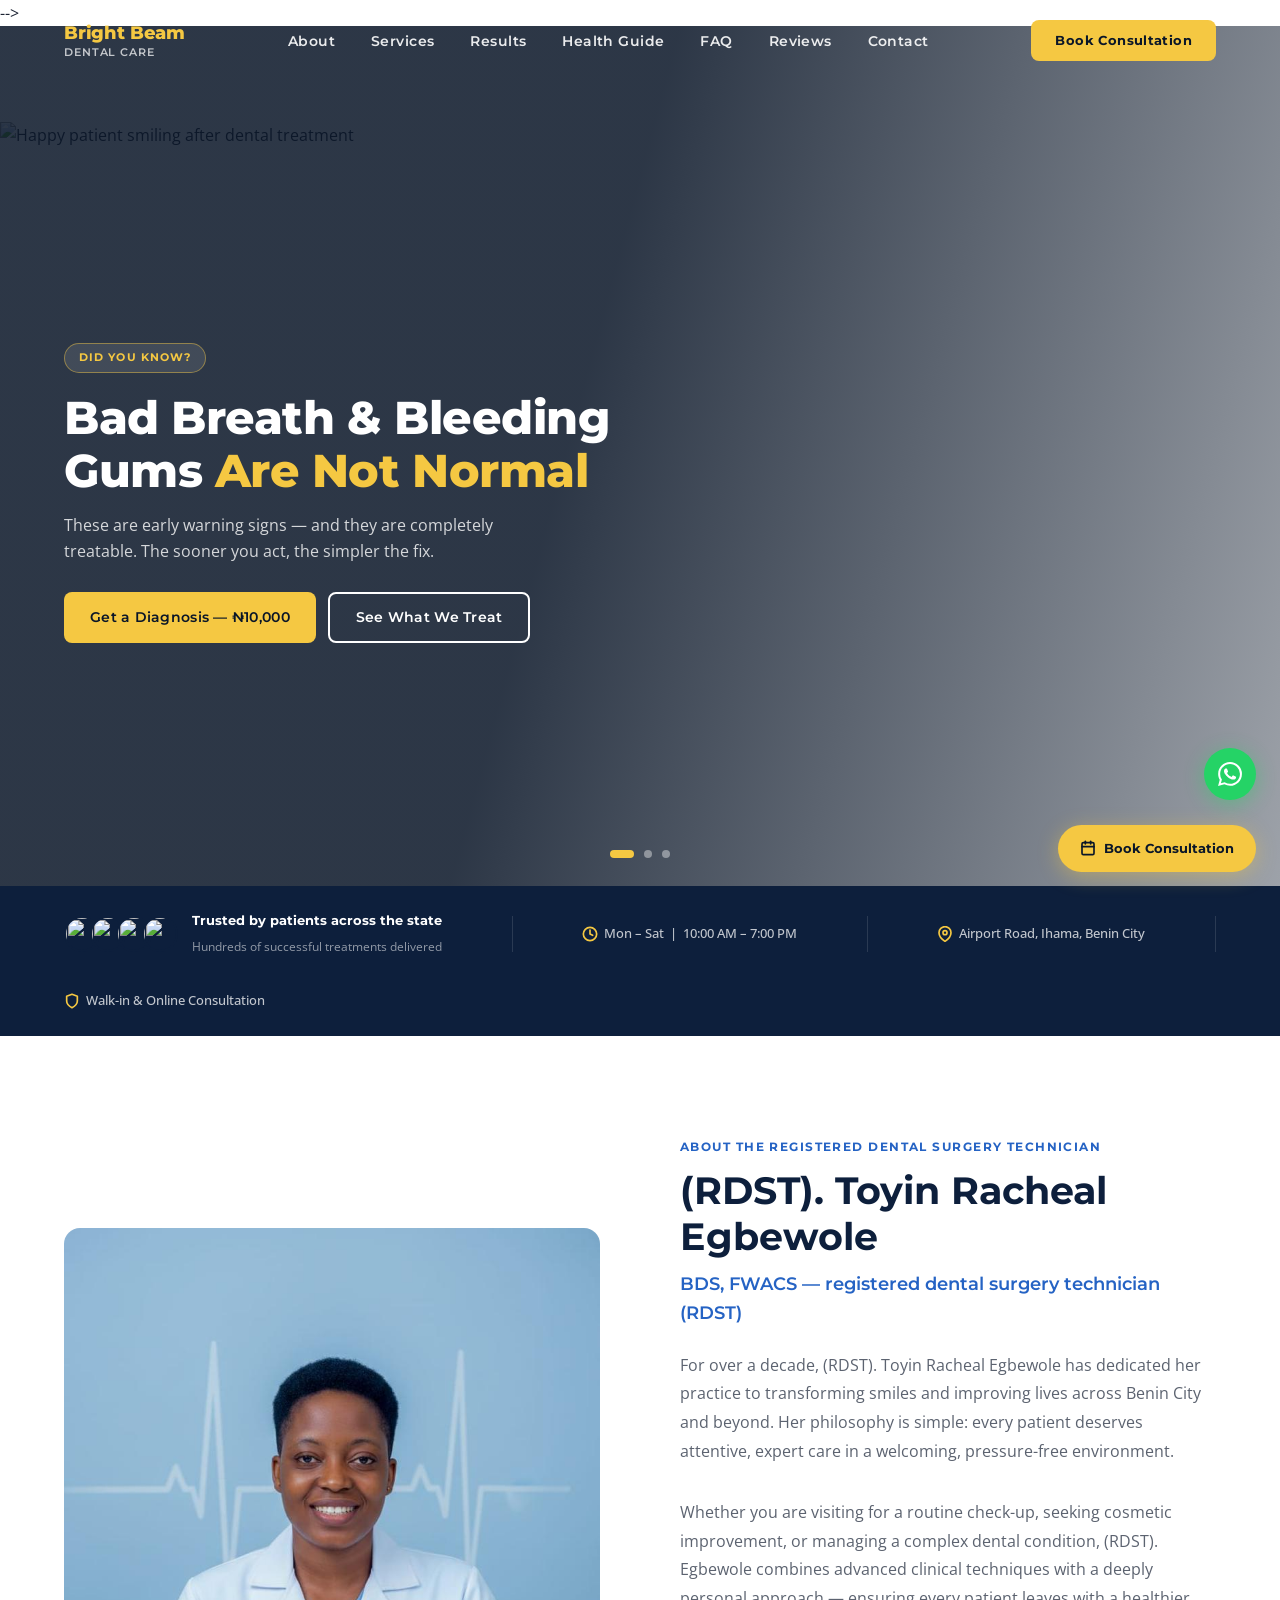
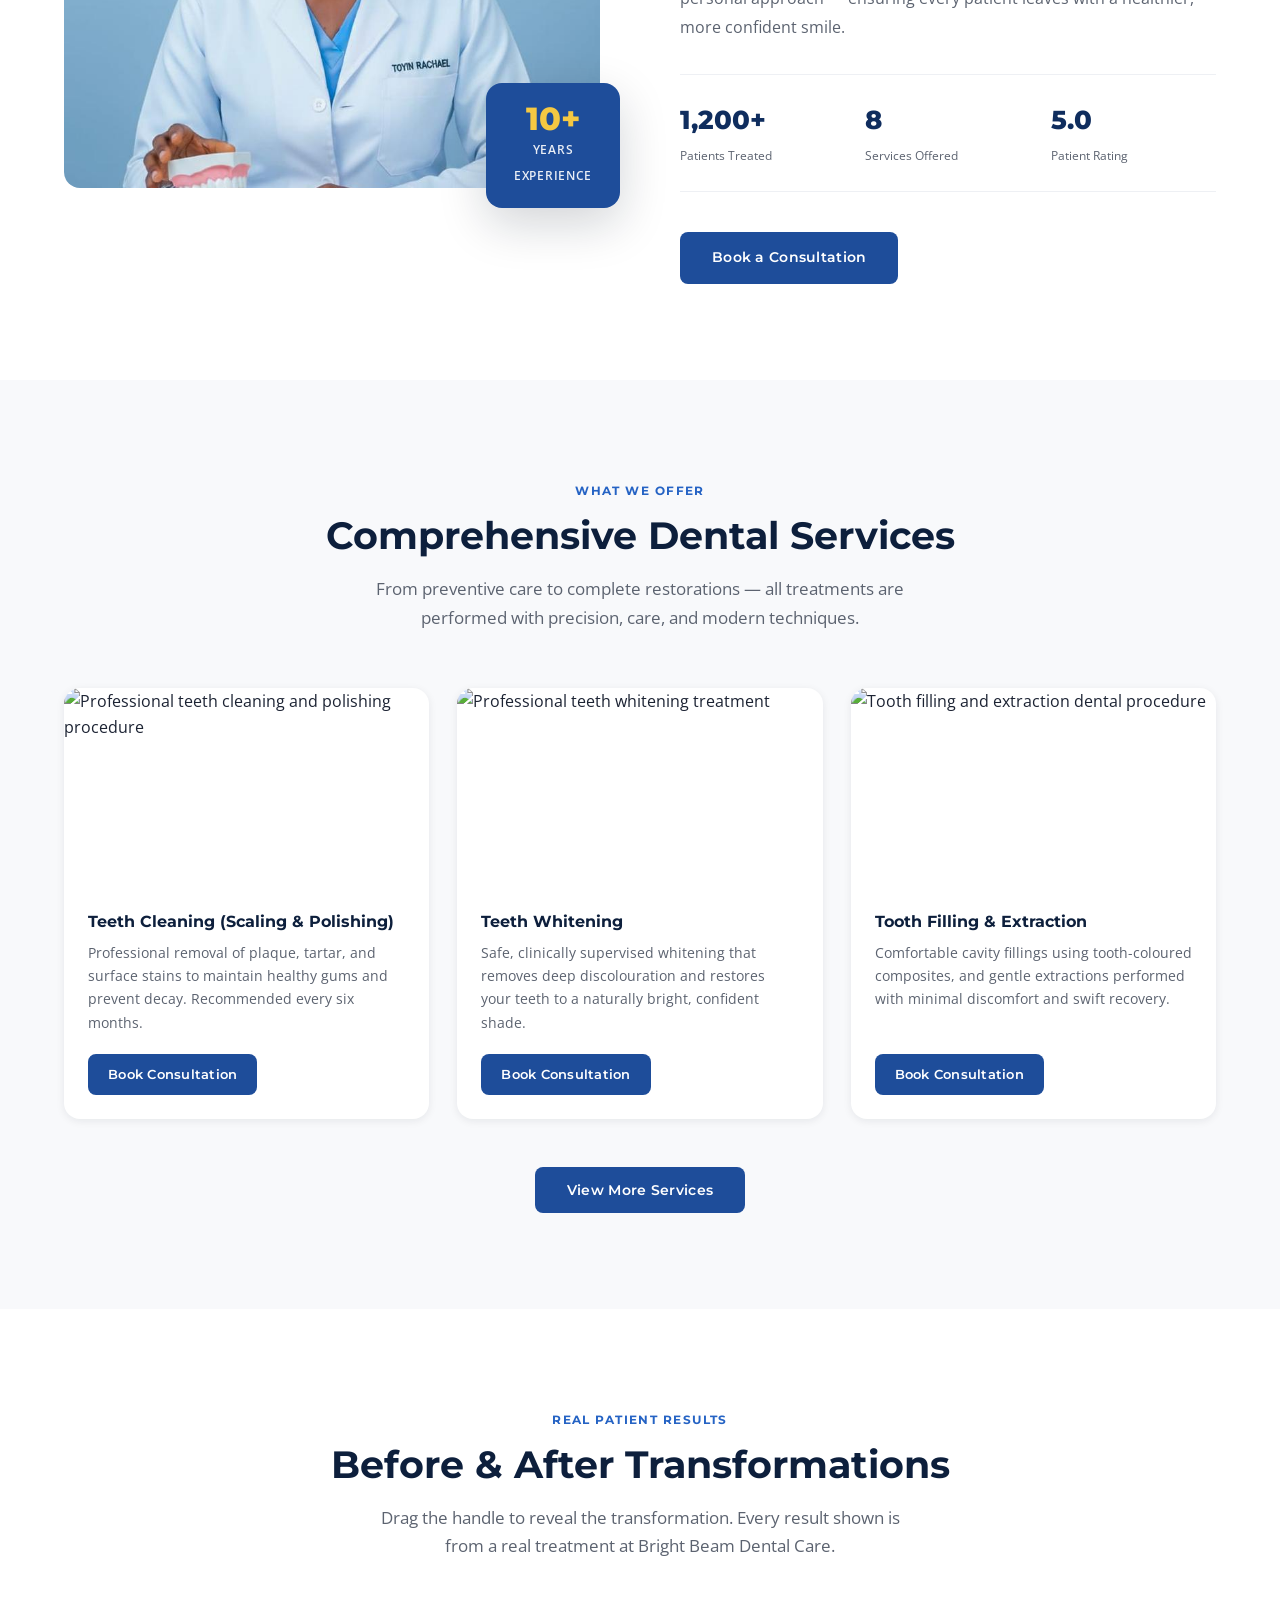
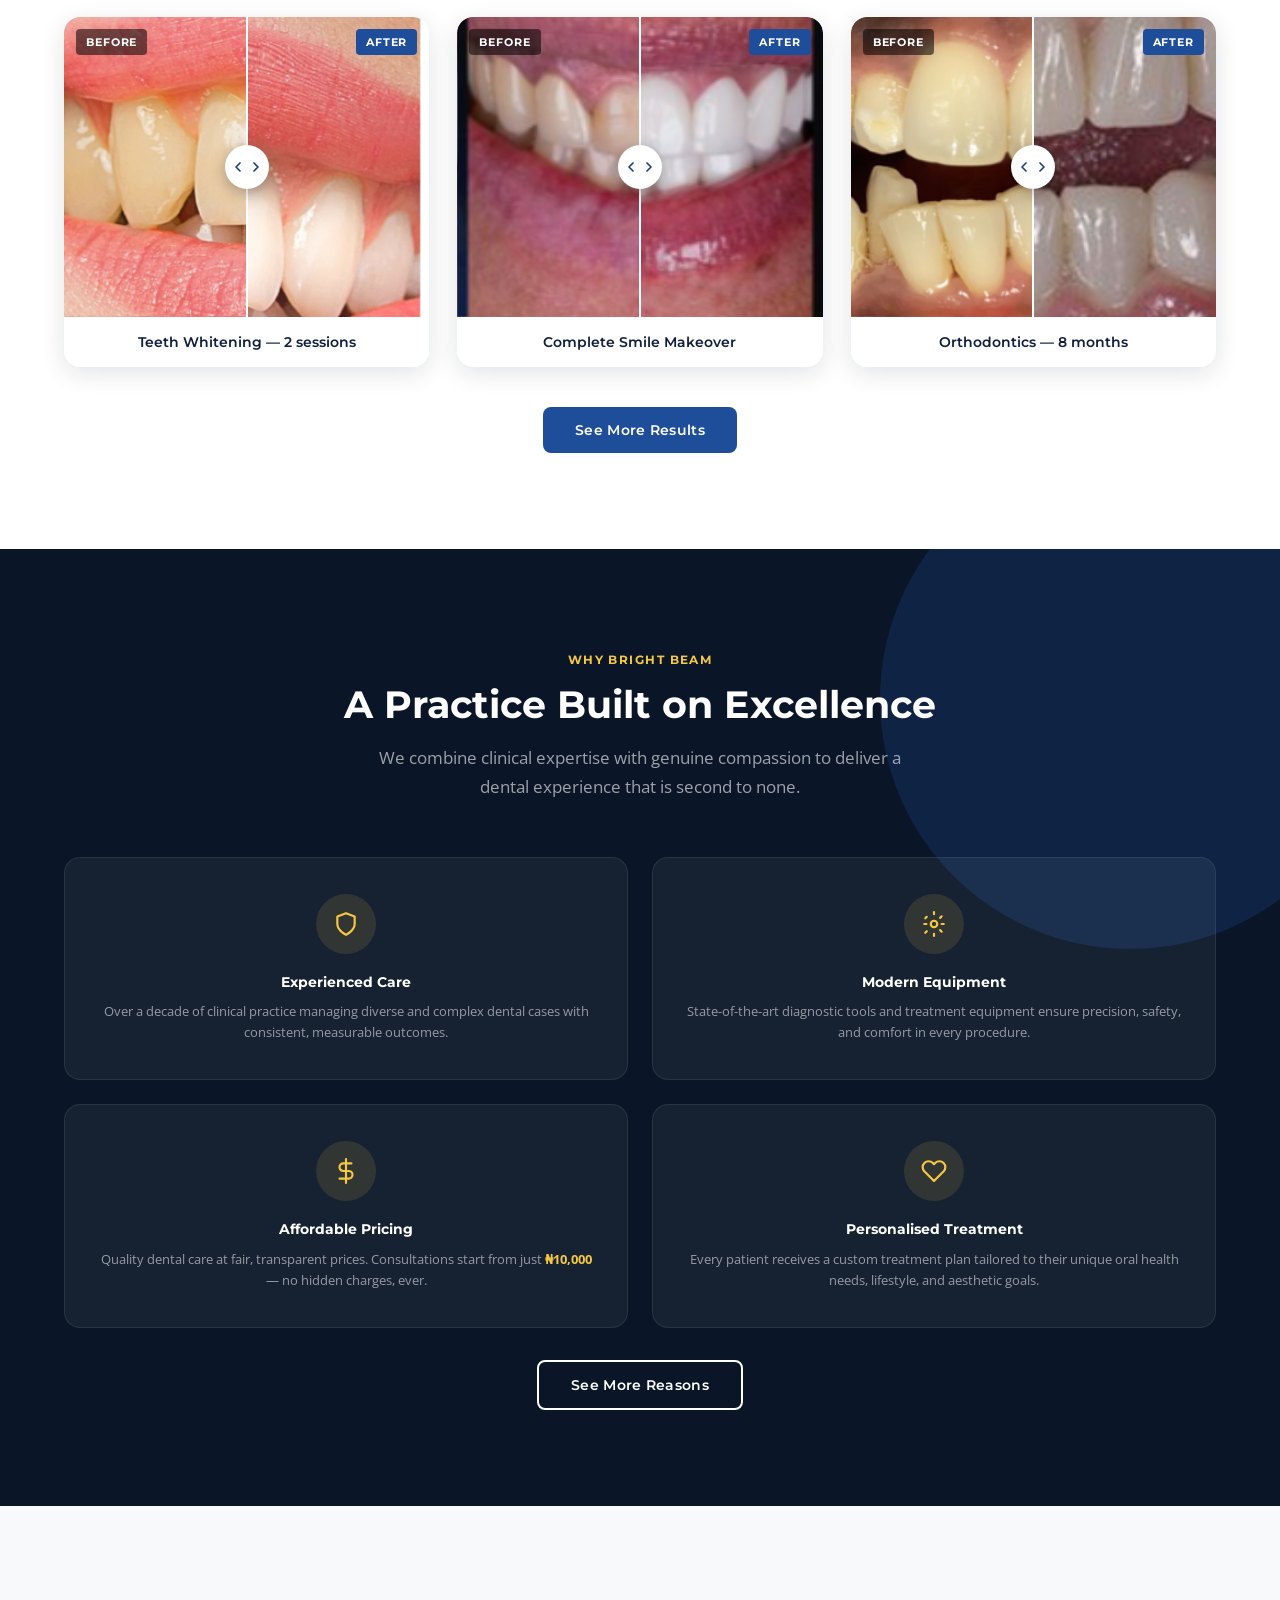
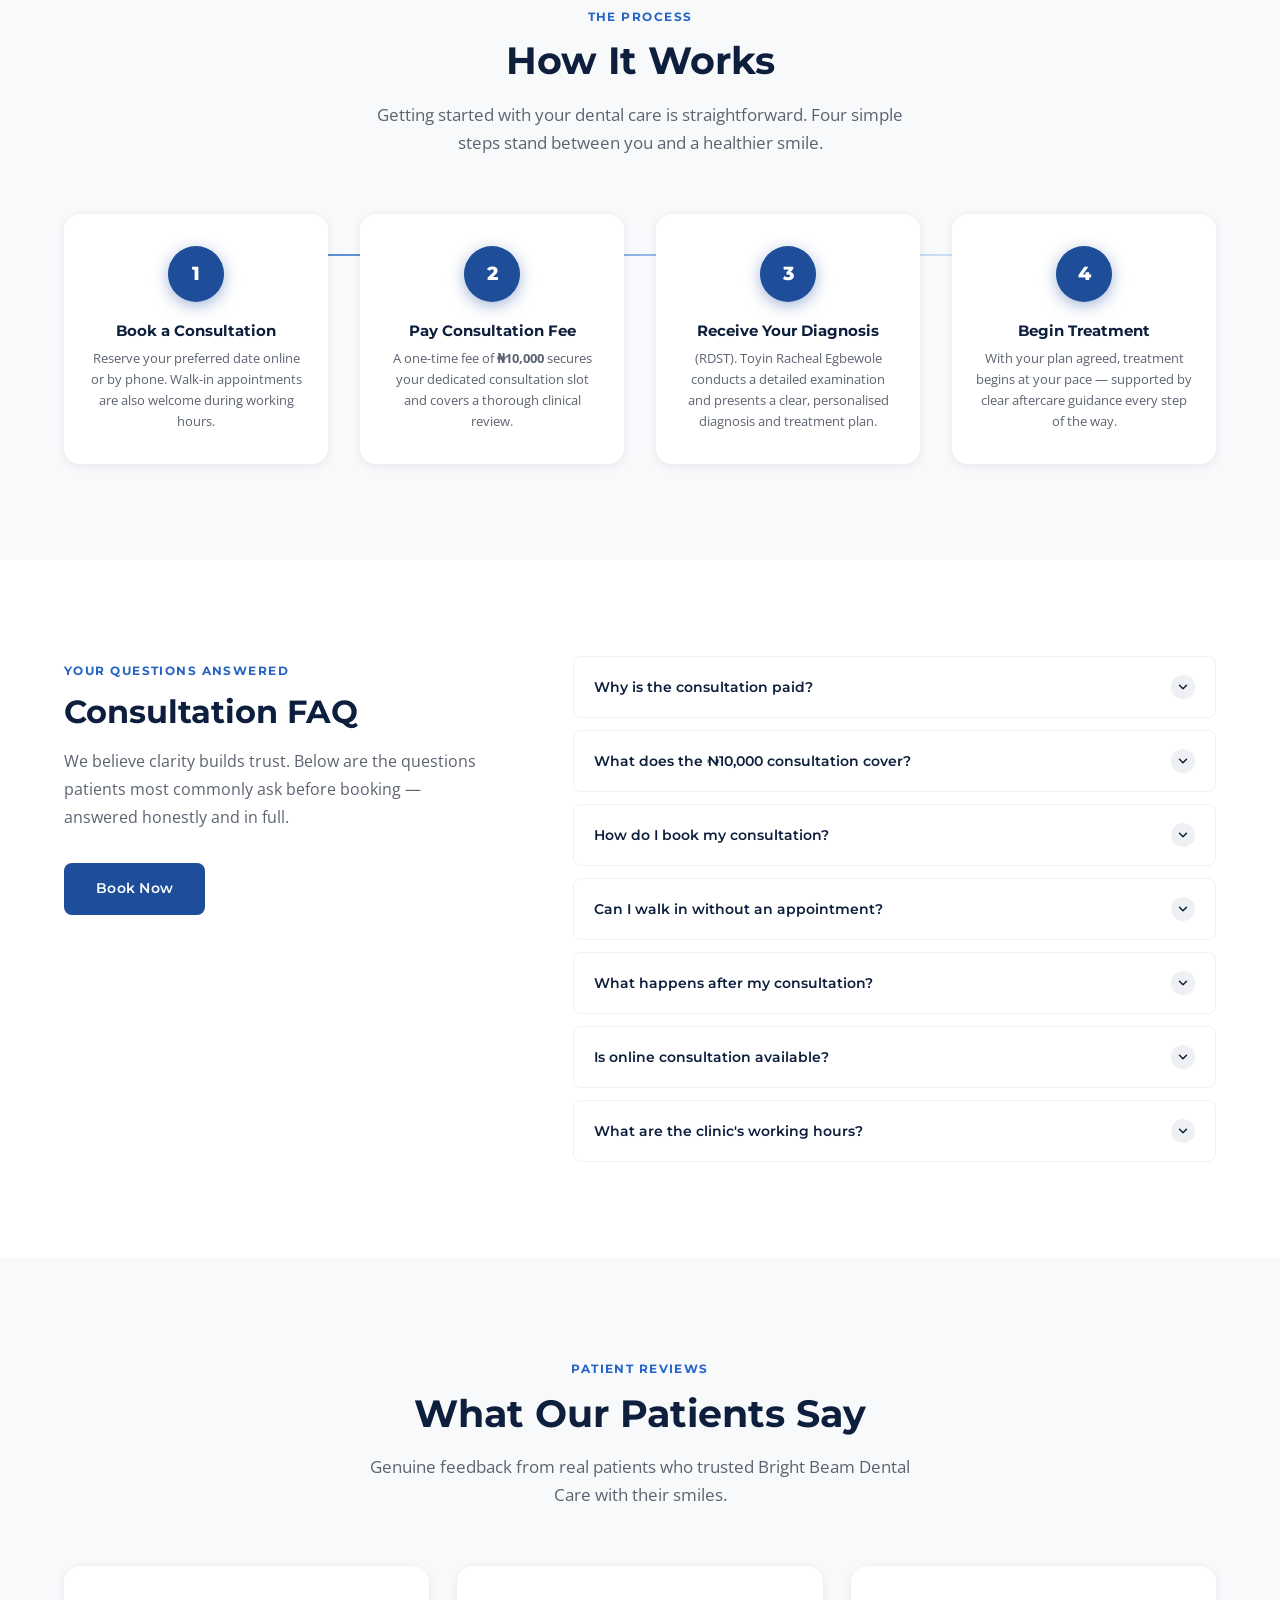
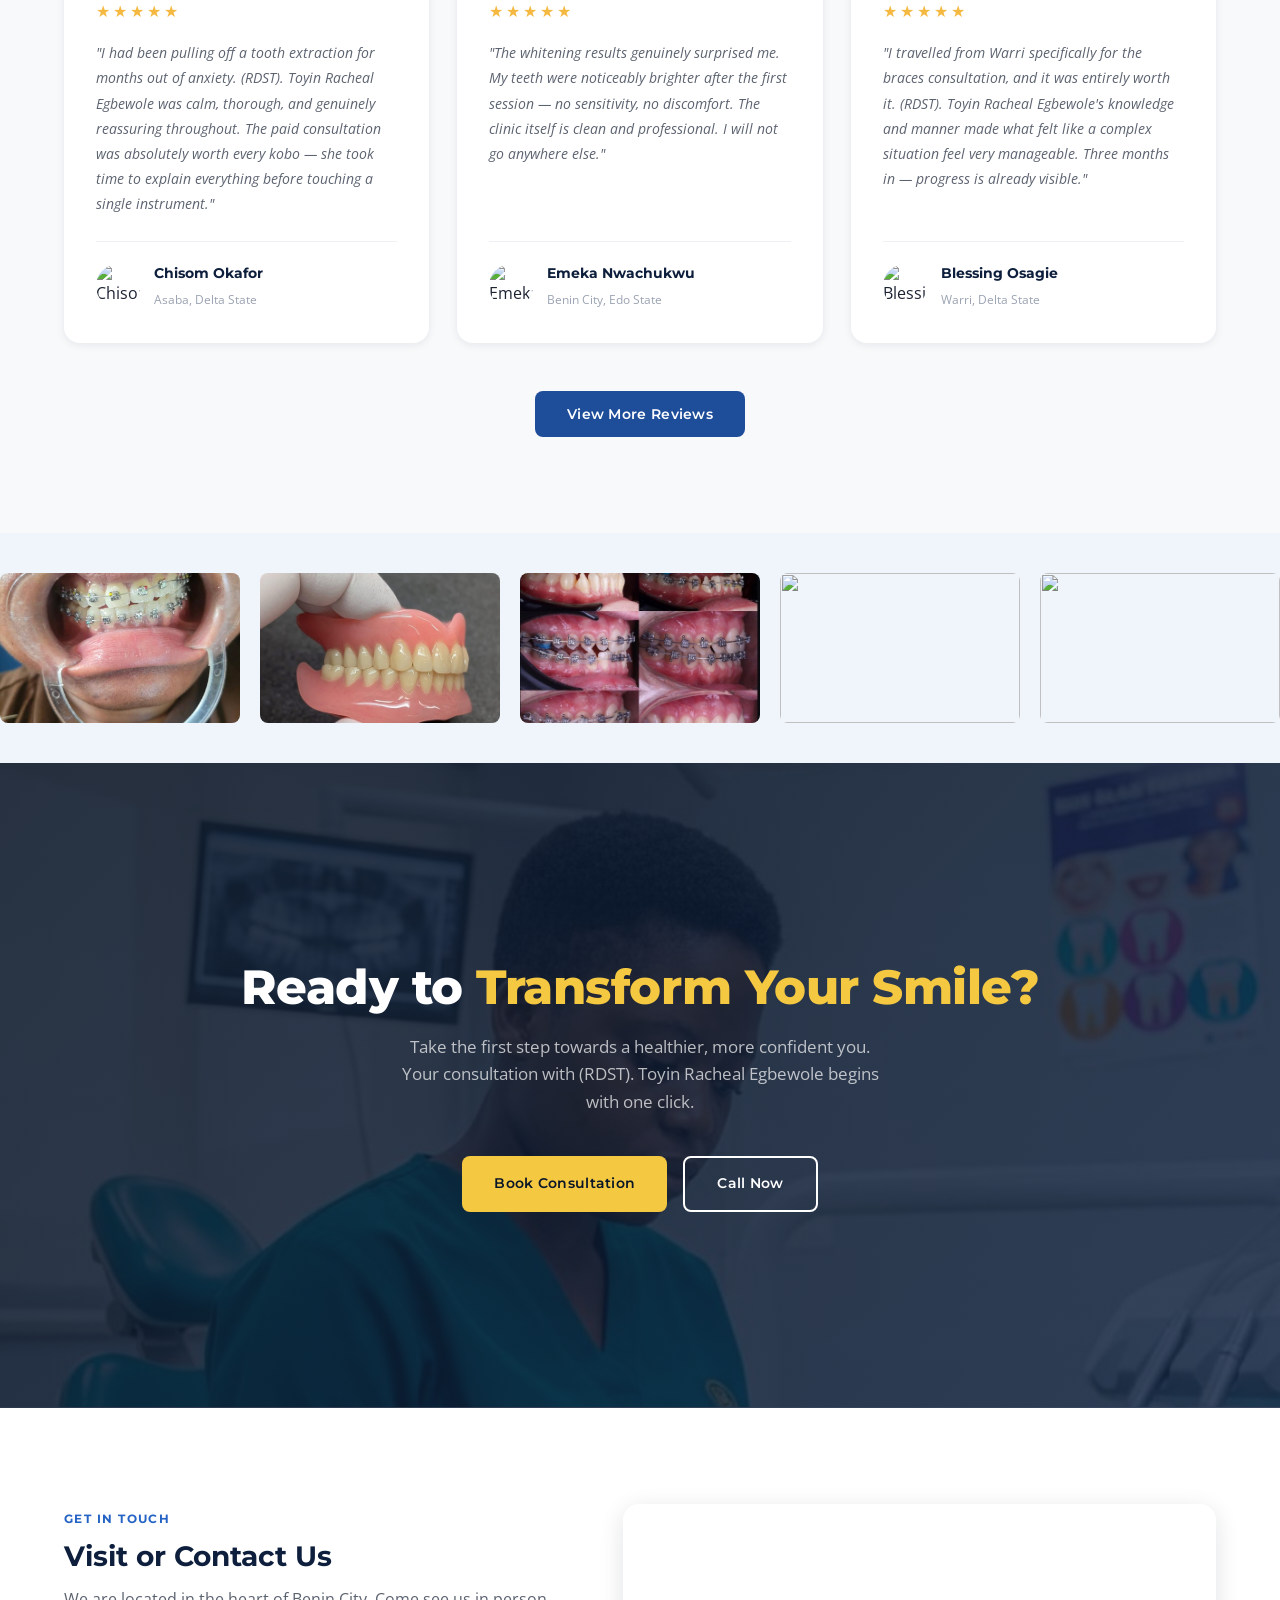
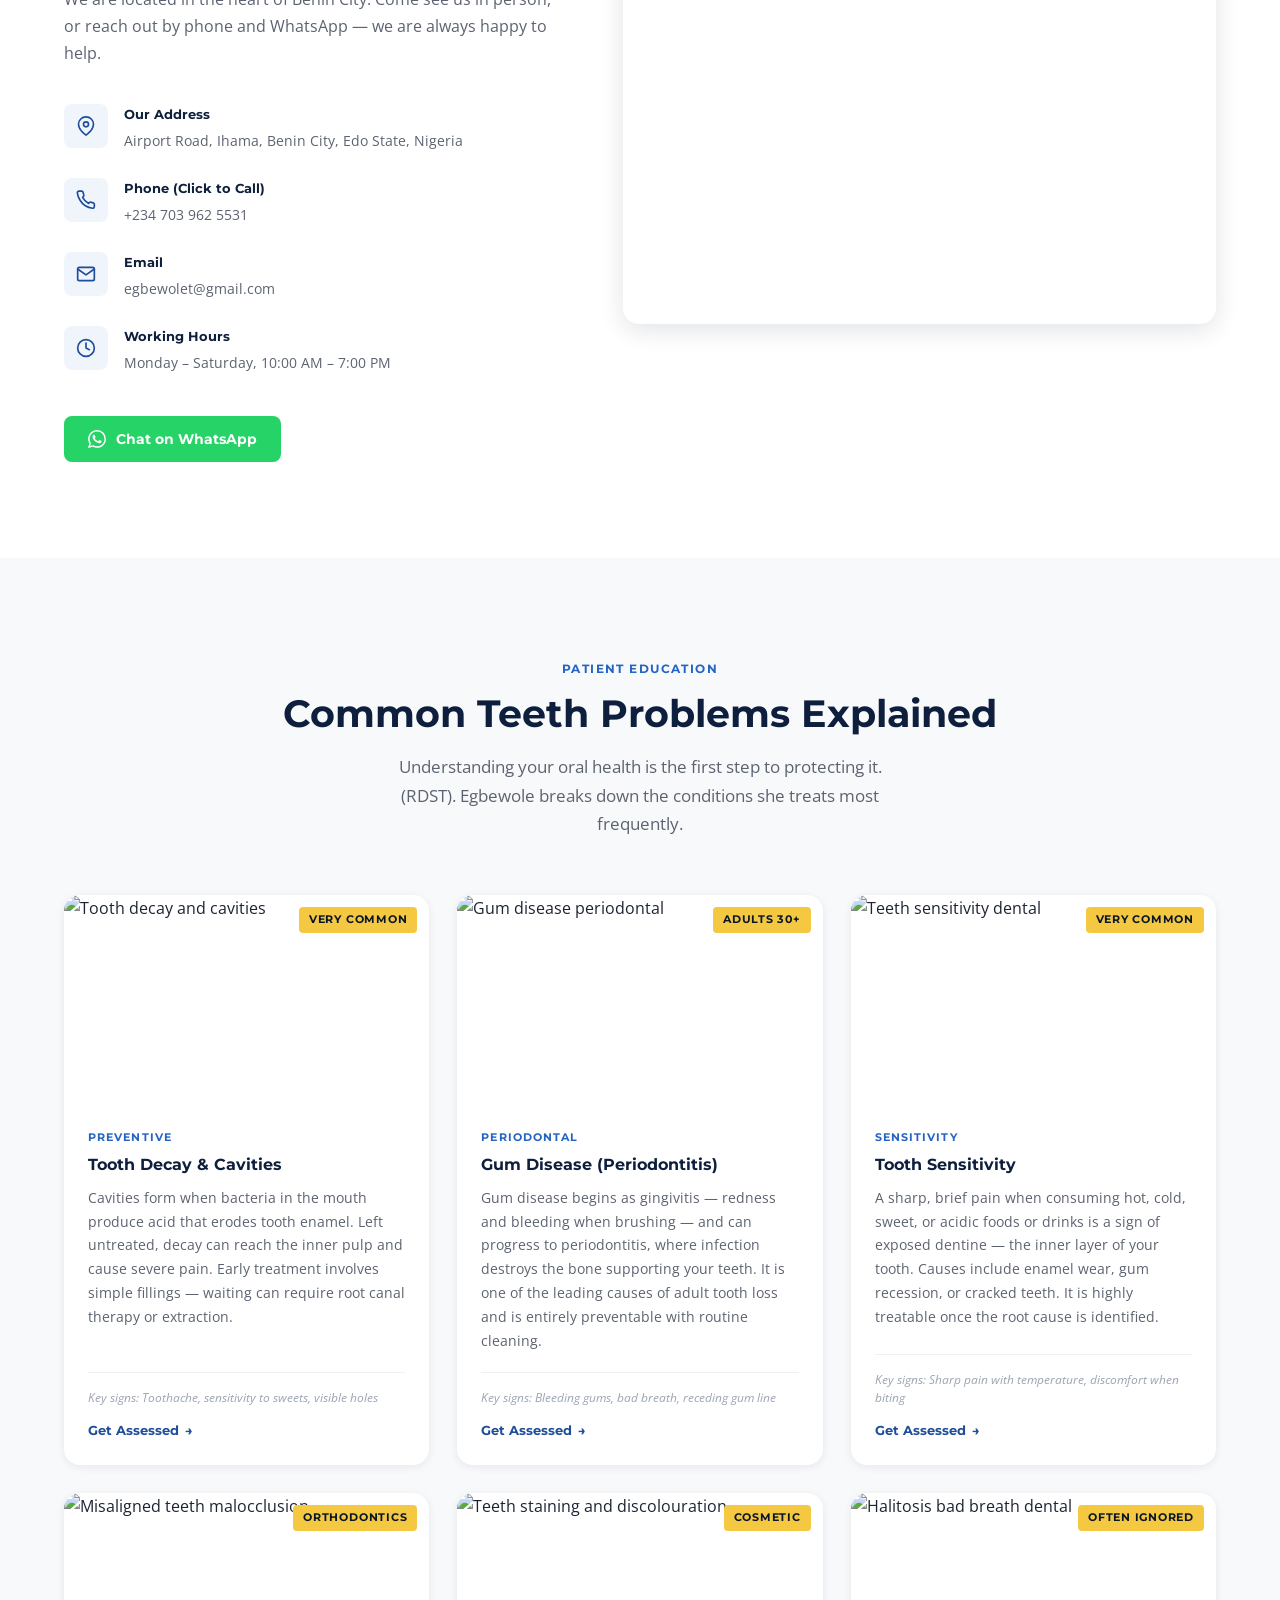
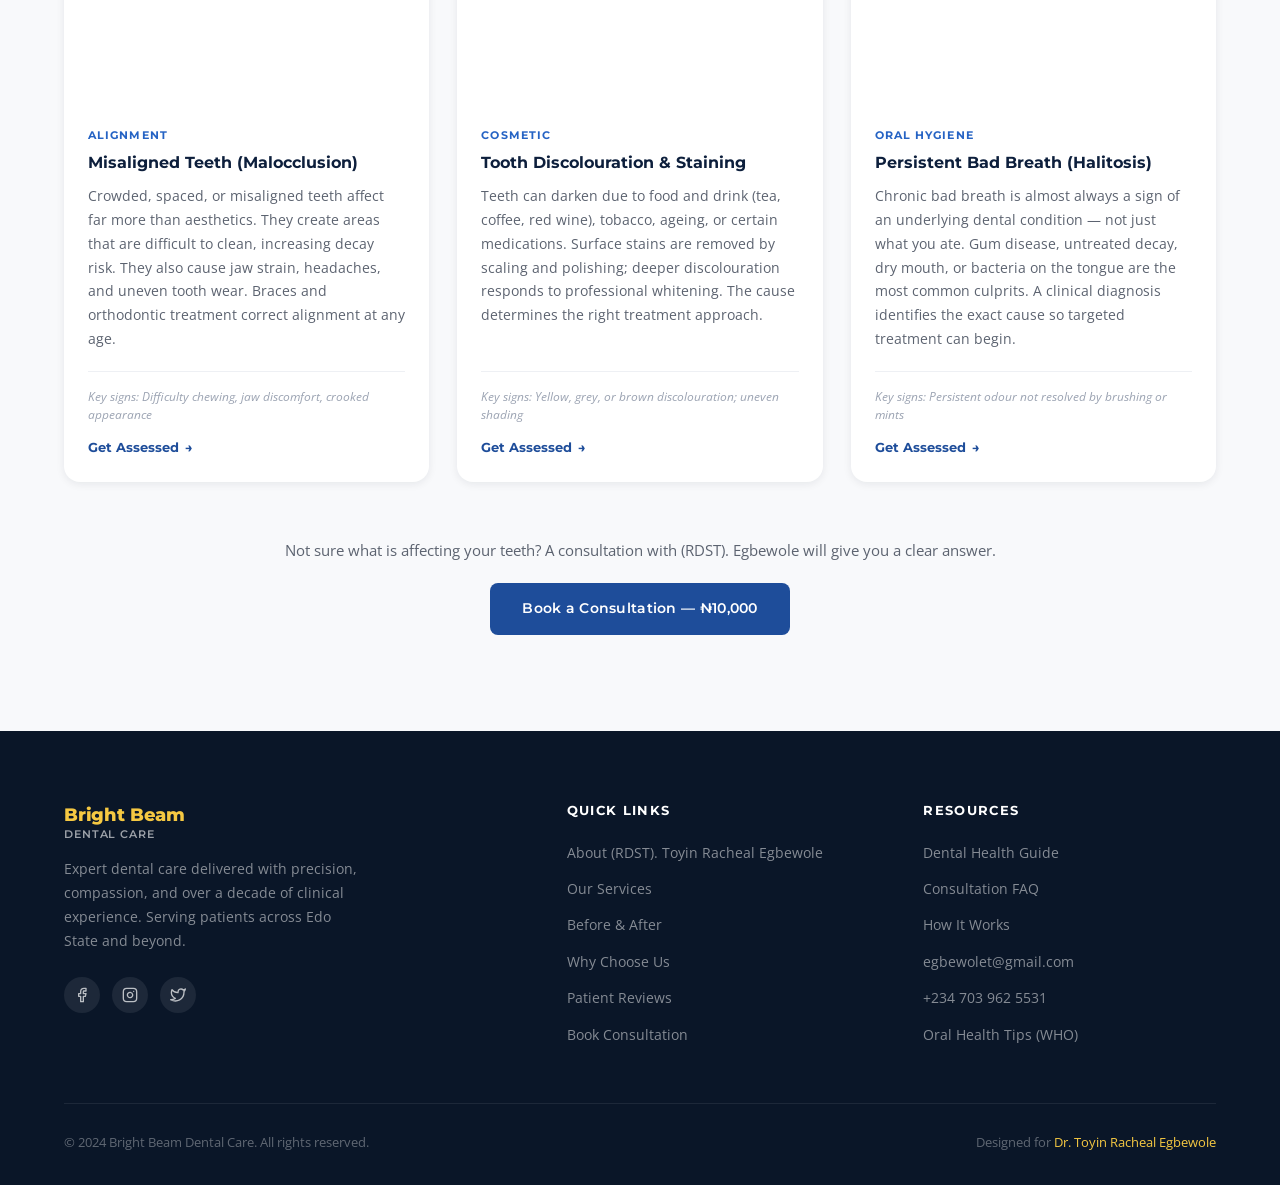
==== commit 02cfd681: "hhh" ====
--- a/index.html
+++ b/index.html
@@ -15,13 +15,11 @@
   <script src="https://cdnjs.cloudflare.com/ajax/libs/feather-icons/4.29.1/feather.min.js" defer></script>
 
   <!-- Stylesheet -->
-  <!-- <link rel="stylesheet" href="style.css">
+  <link rel="stylesheet" href="style.css">
 </head>
 <body> 
 
-   ══════════════════════════════════
-       NAVIGATION
-  ══════════════════════════════════ -->
+
   <nav id="navbar" aria-label="Main navigation">
     <div class="container">
       <div class="nav-inner">
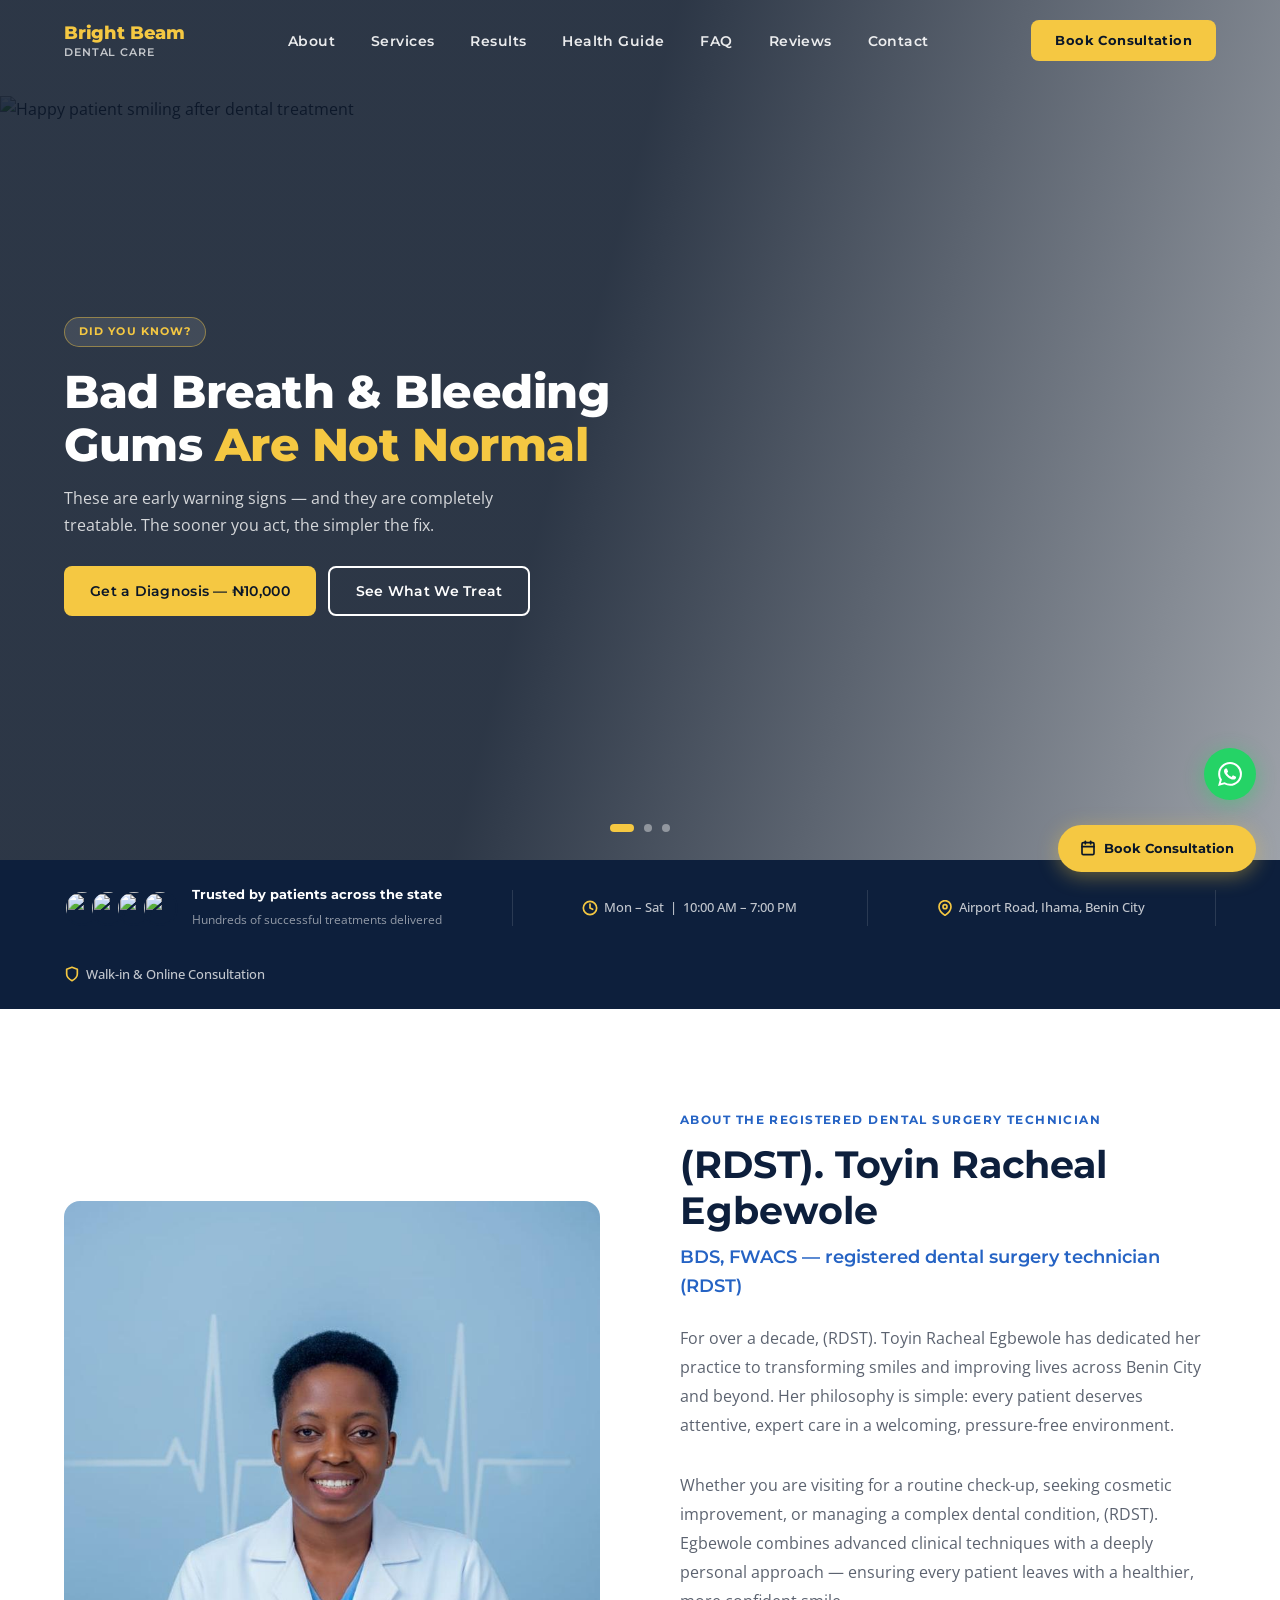
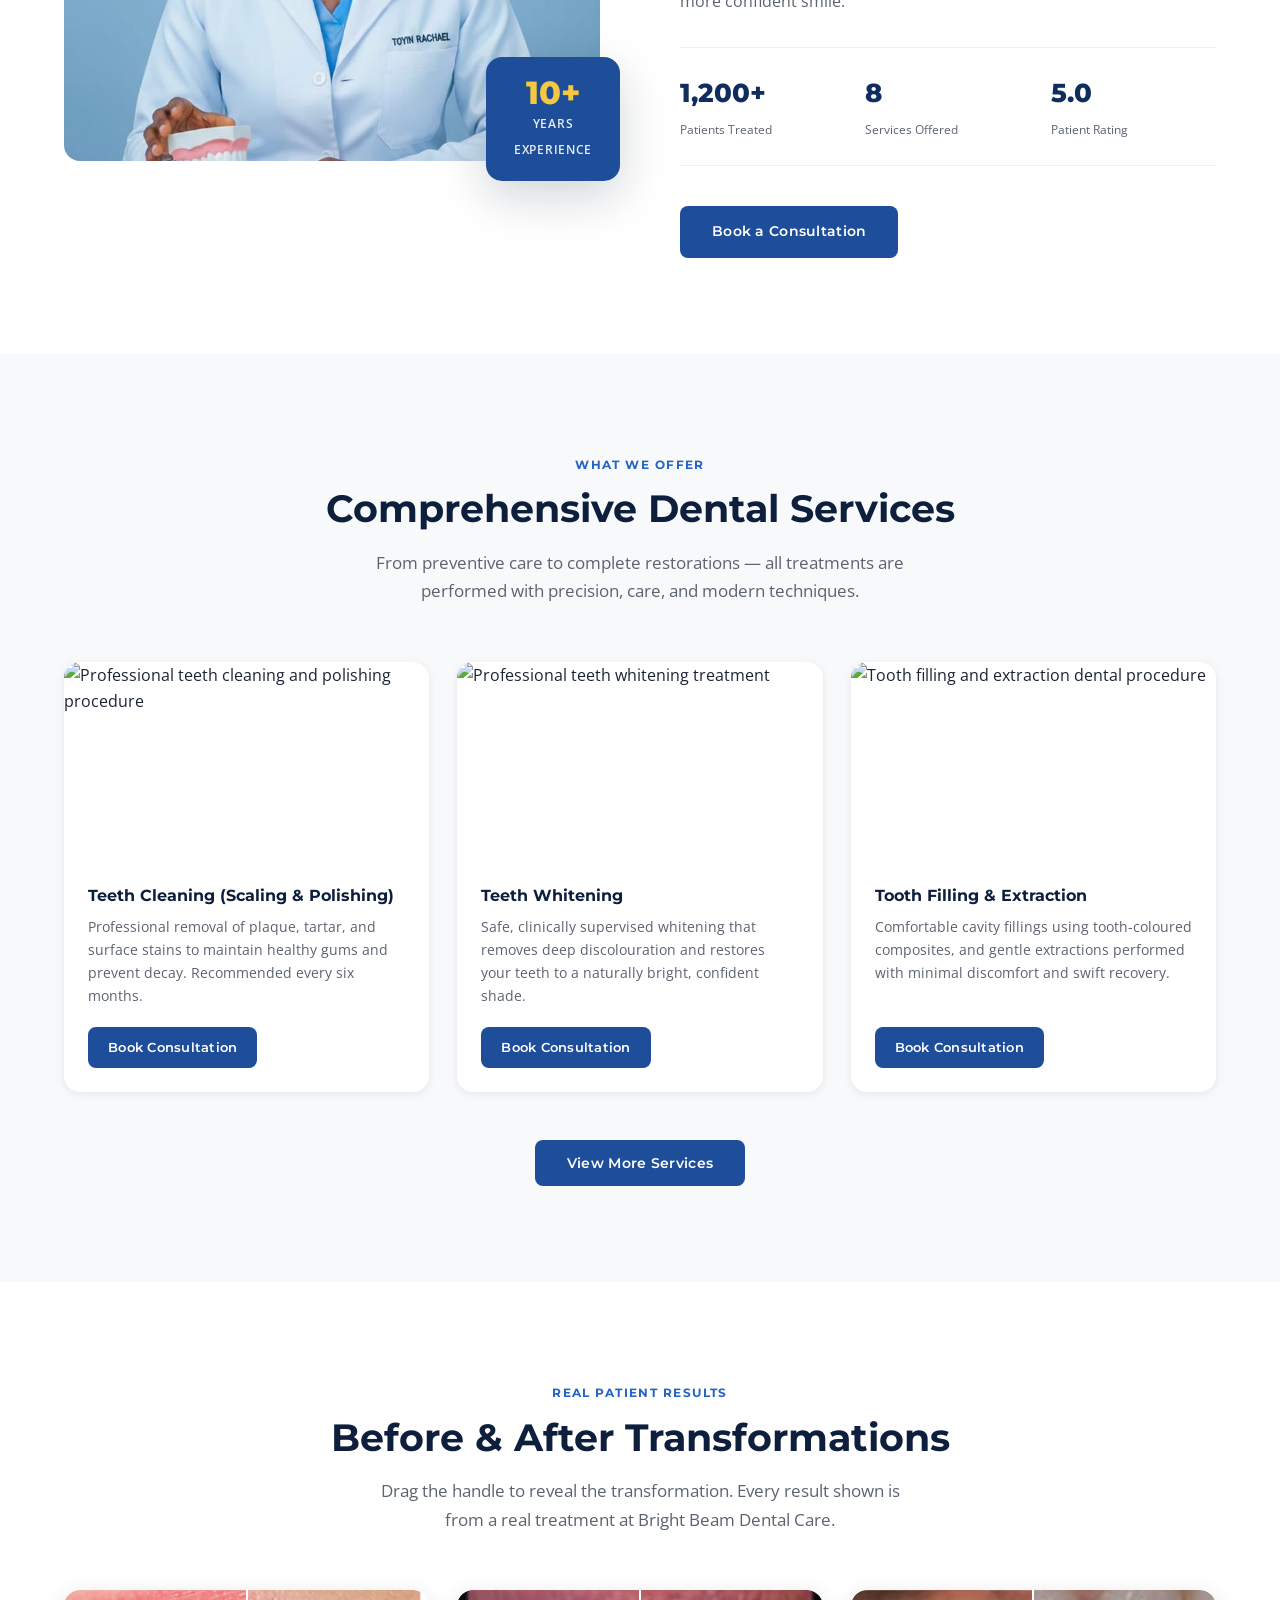
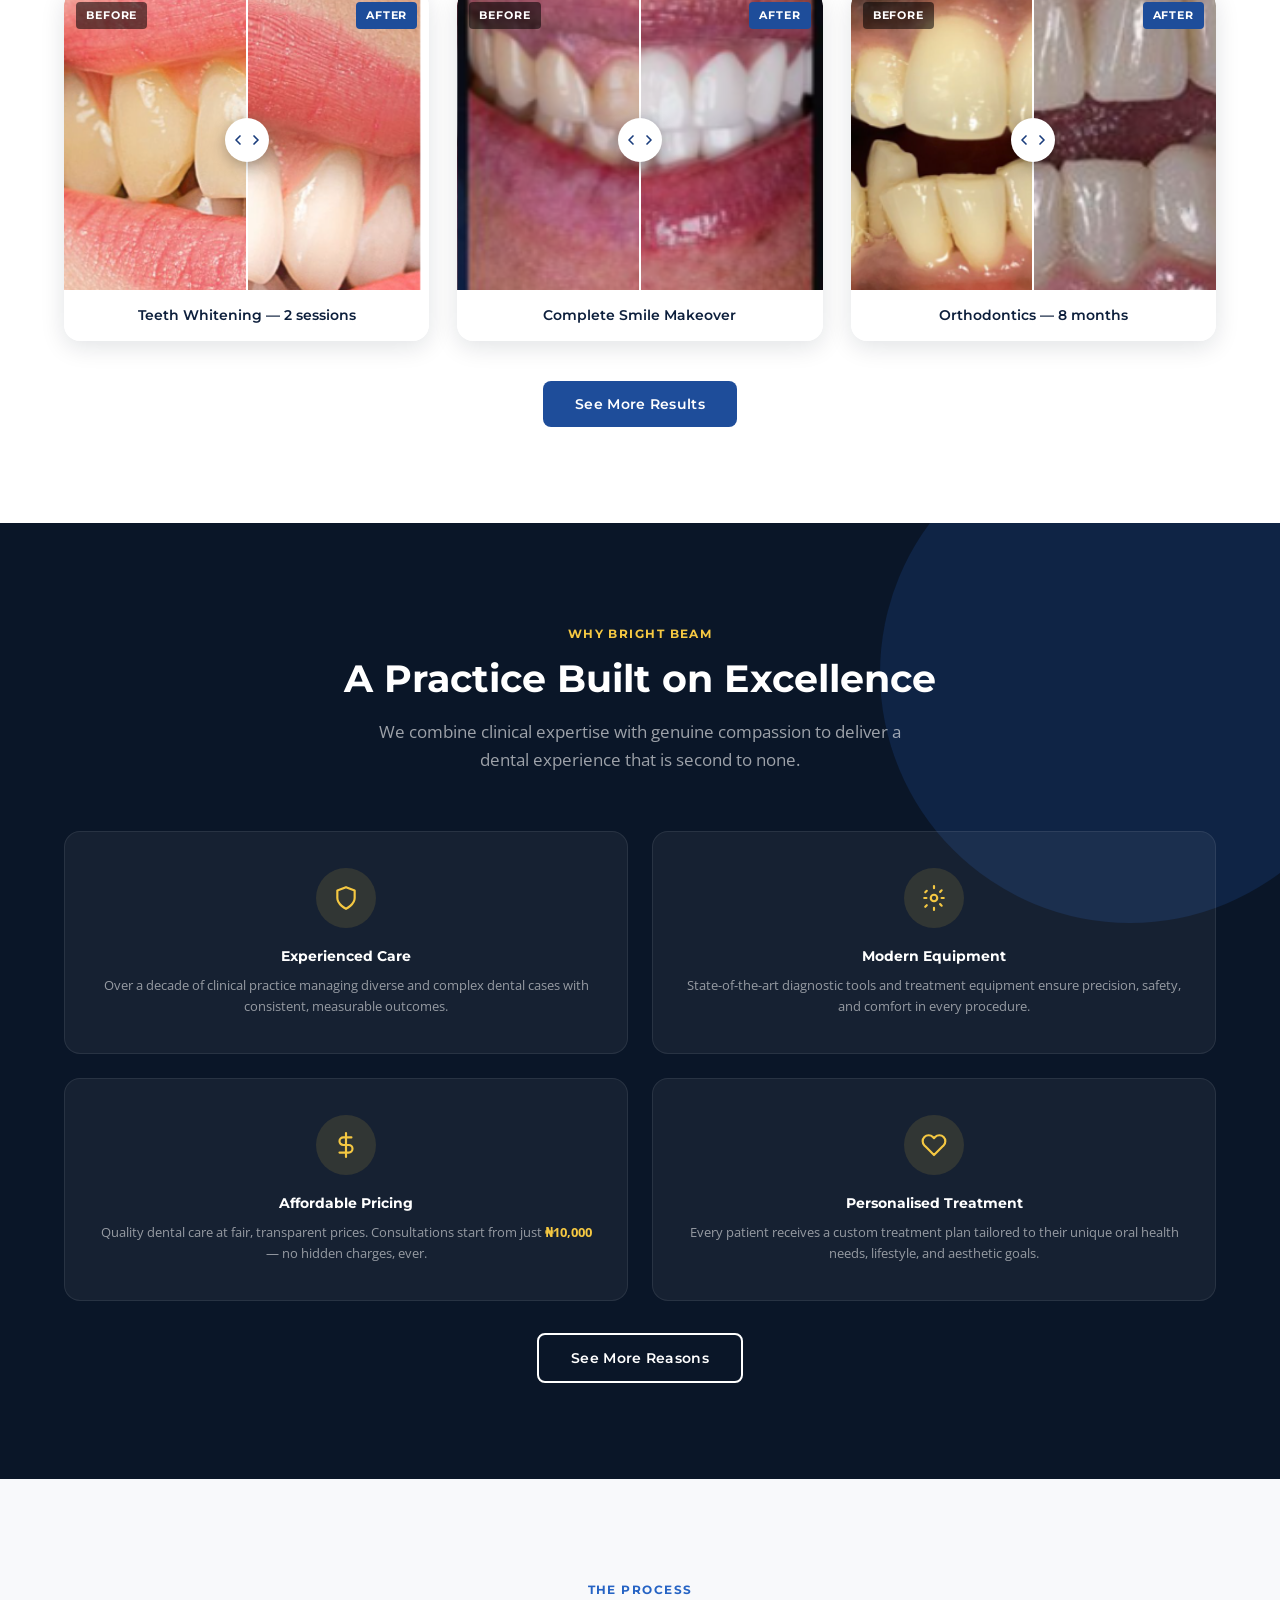
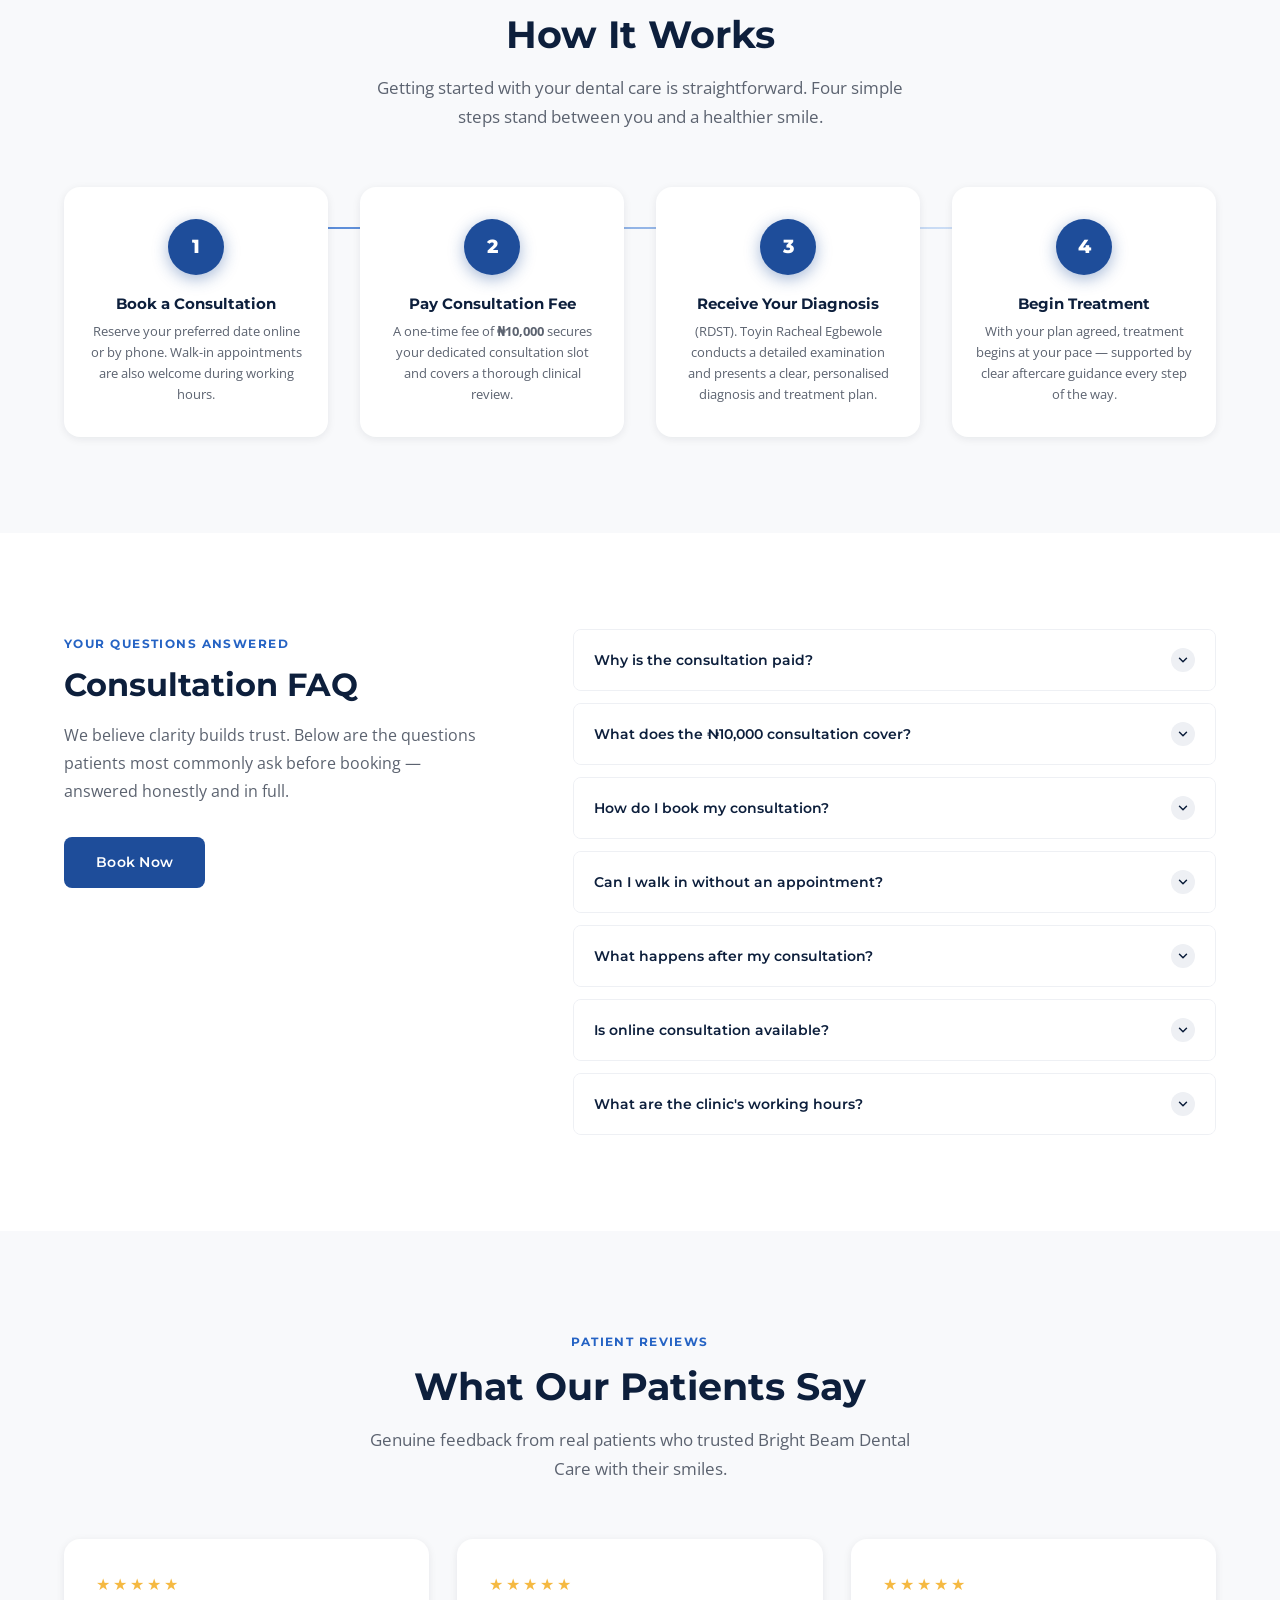
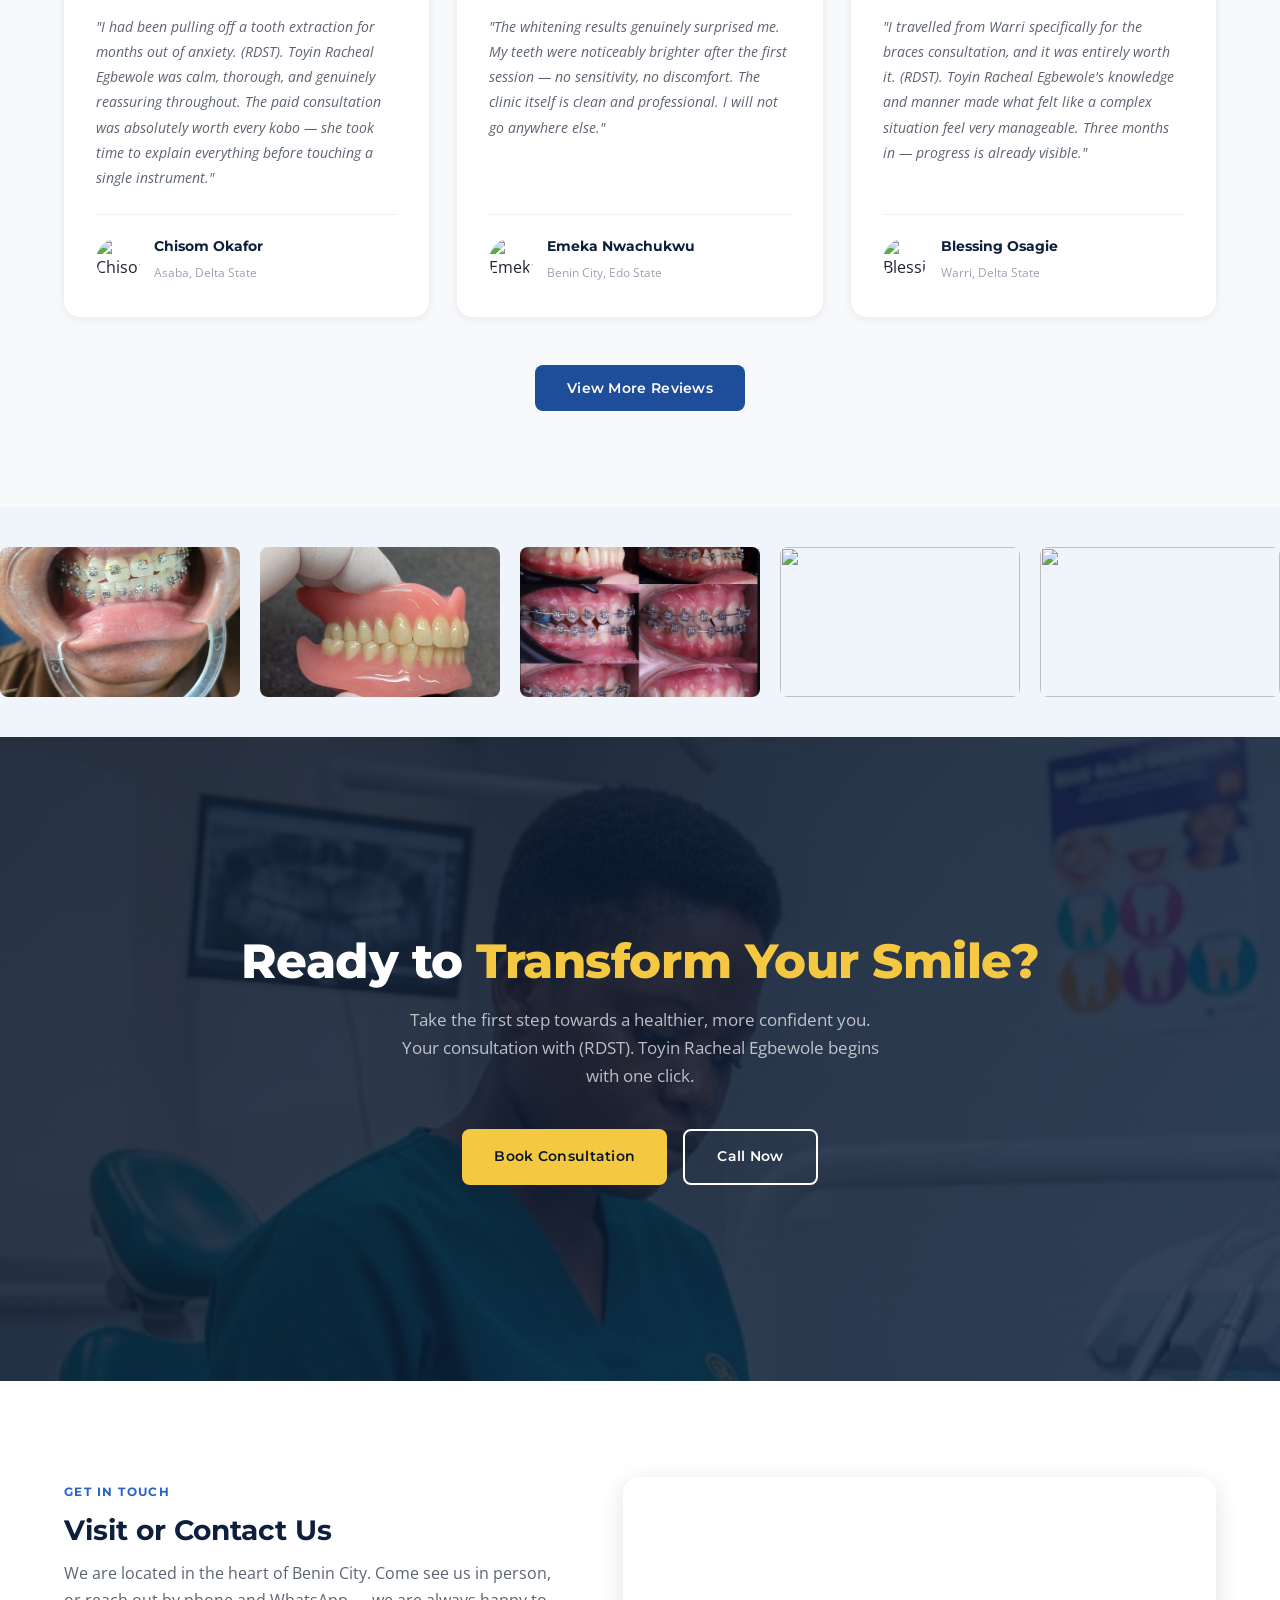
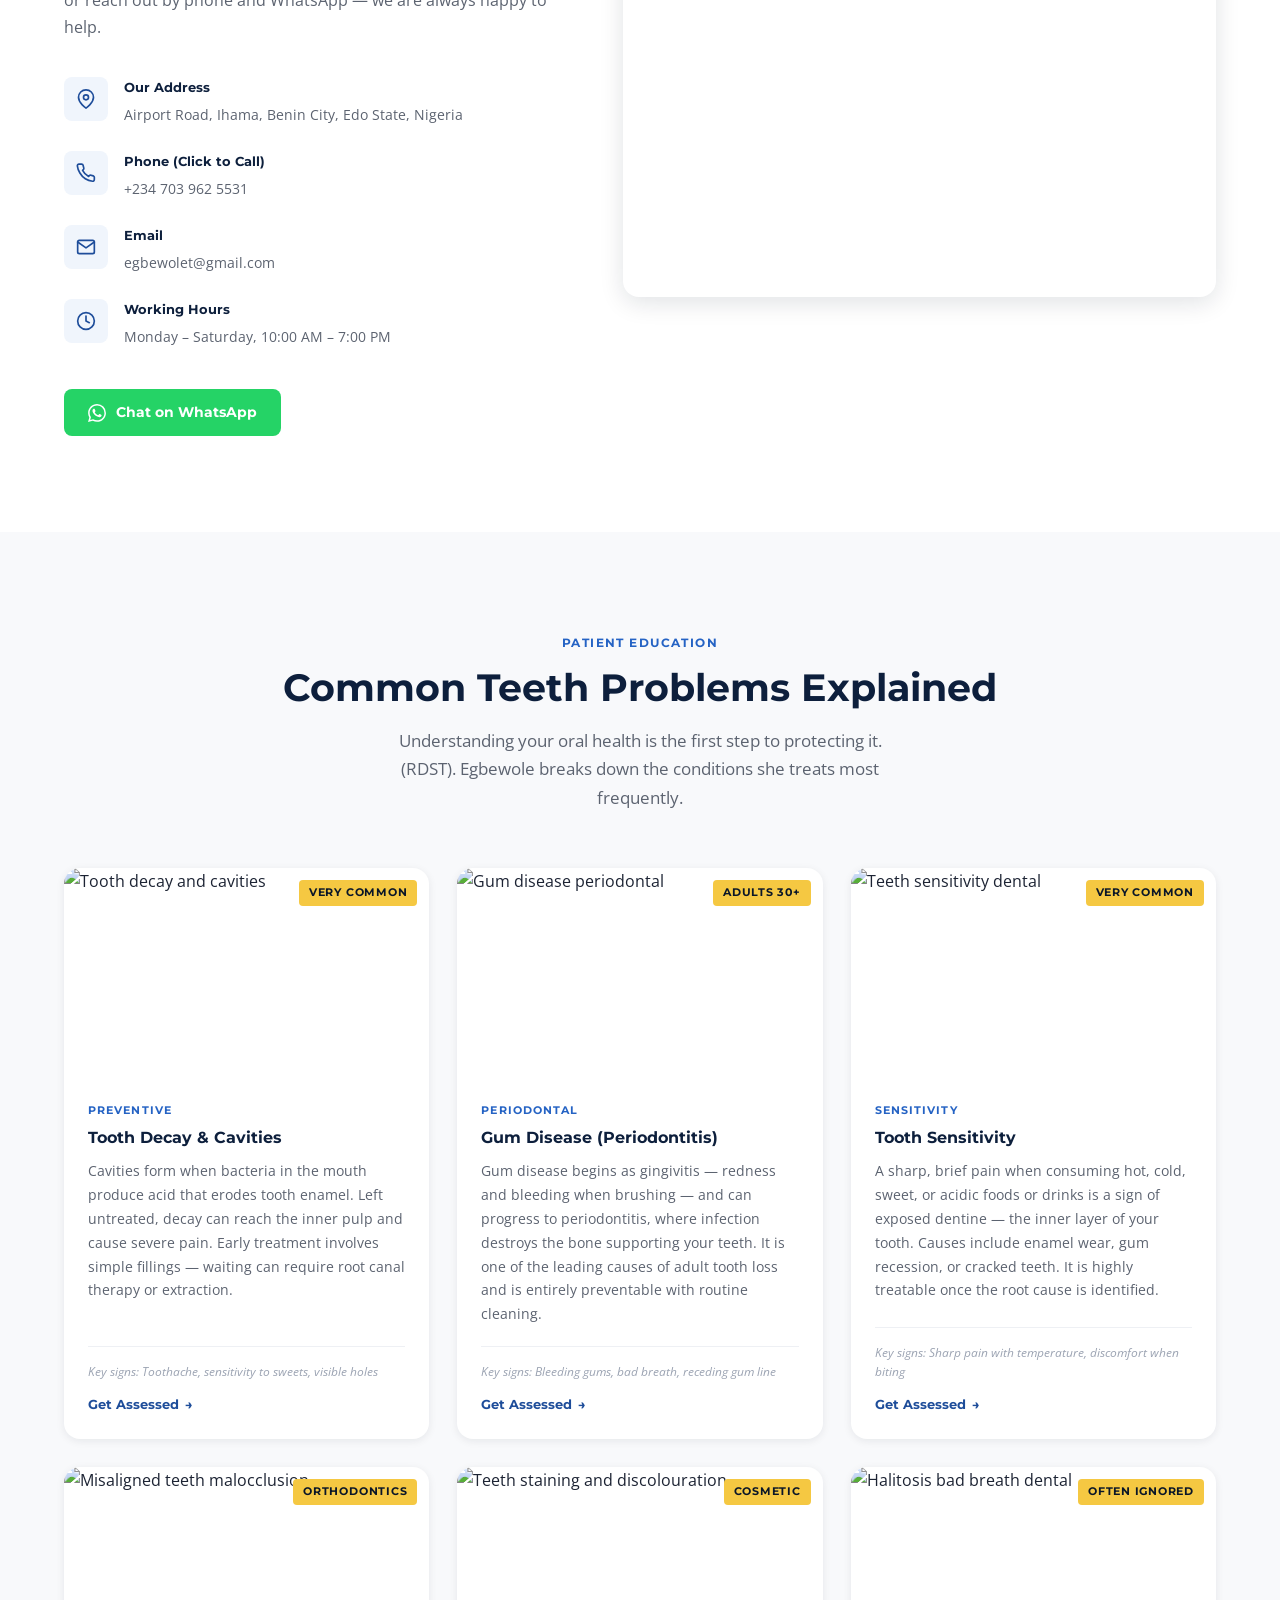
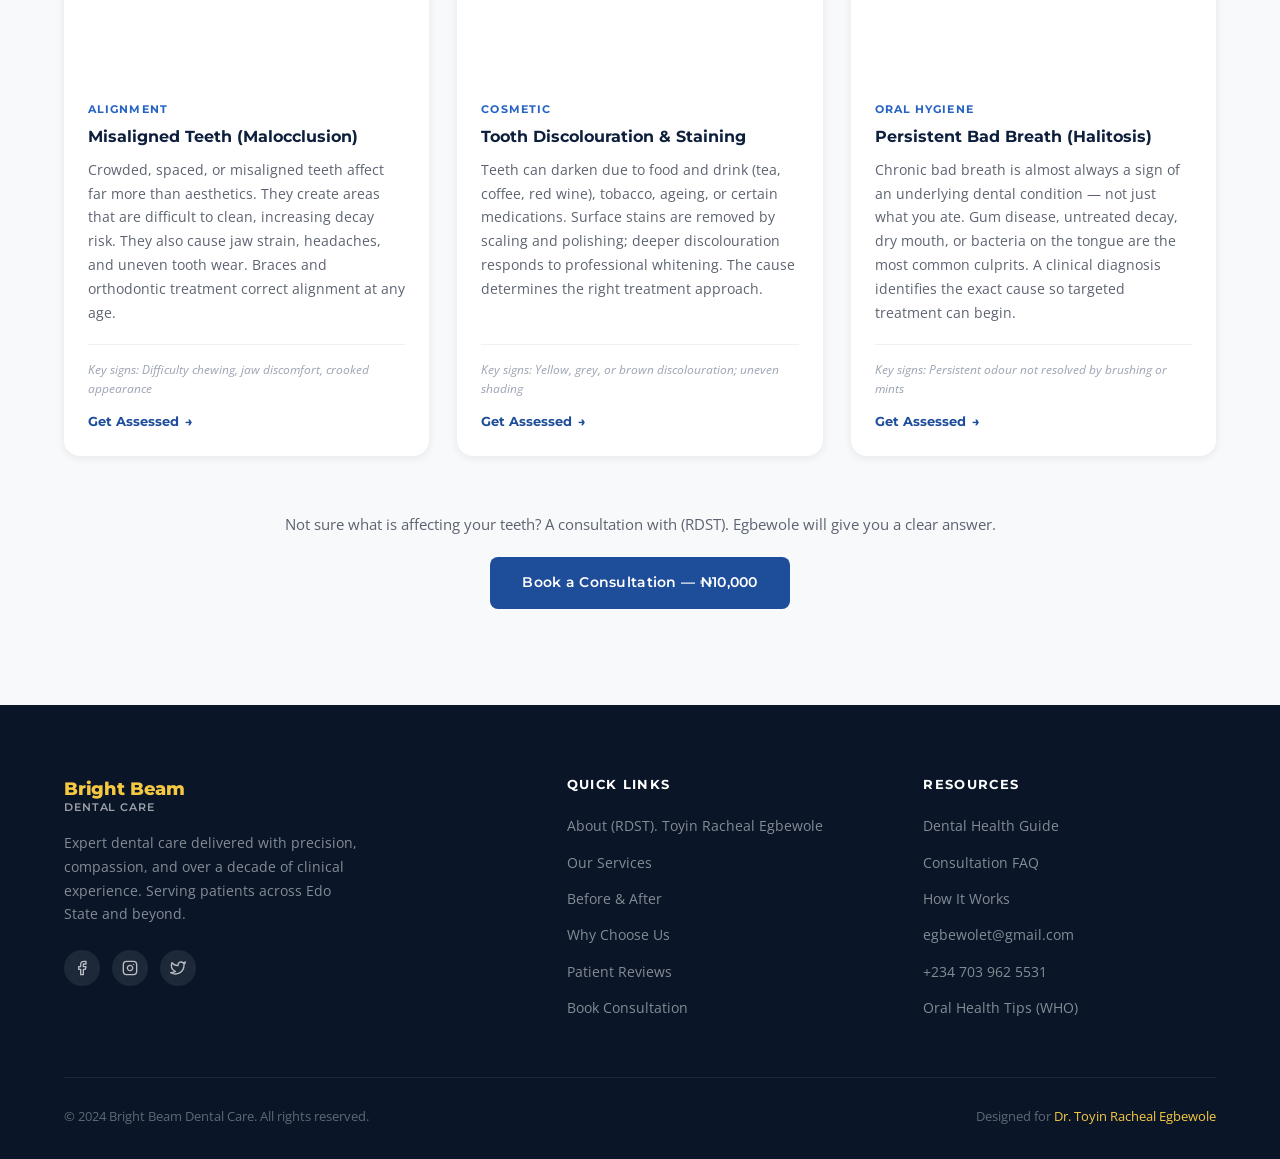
==== commit 0a7912ba: "cc" ====
--- a/index.html
+++ b/index.html
@@ -4,7 +4,7 @@
   <meta charset="UTF-8" />
   <meta name="viewport" content="width=device-width, initial-scale=1.0" />
   <meta name="description" content="Bright Beam Dental Care — Professional dental care by Dr. Toyin Racheal Egbewole. Serving Benin City with 10+ years of trusted experience. Book your consultation today." />
-  <title>Bright Beam Dental Care | Dr. Toyin Racheal Egbewole — Benin City</title> -->
+  <title>Bright Beam Dental Care | Dr. Toyin Racheal Egbewole — Benin City</title> 
 
   <!-- Fonts -->
   <link rel="preconnect" href="https://fonts.googleapis.com" />
